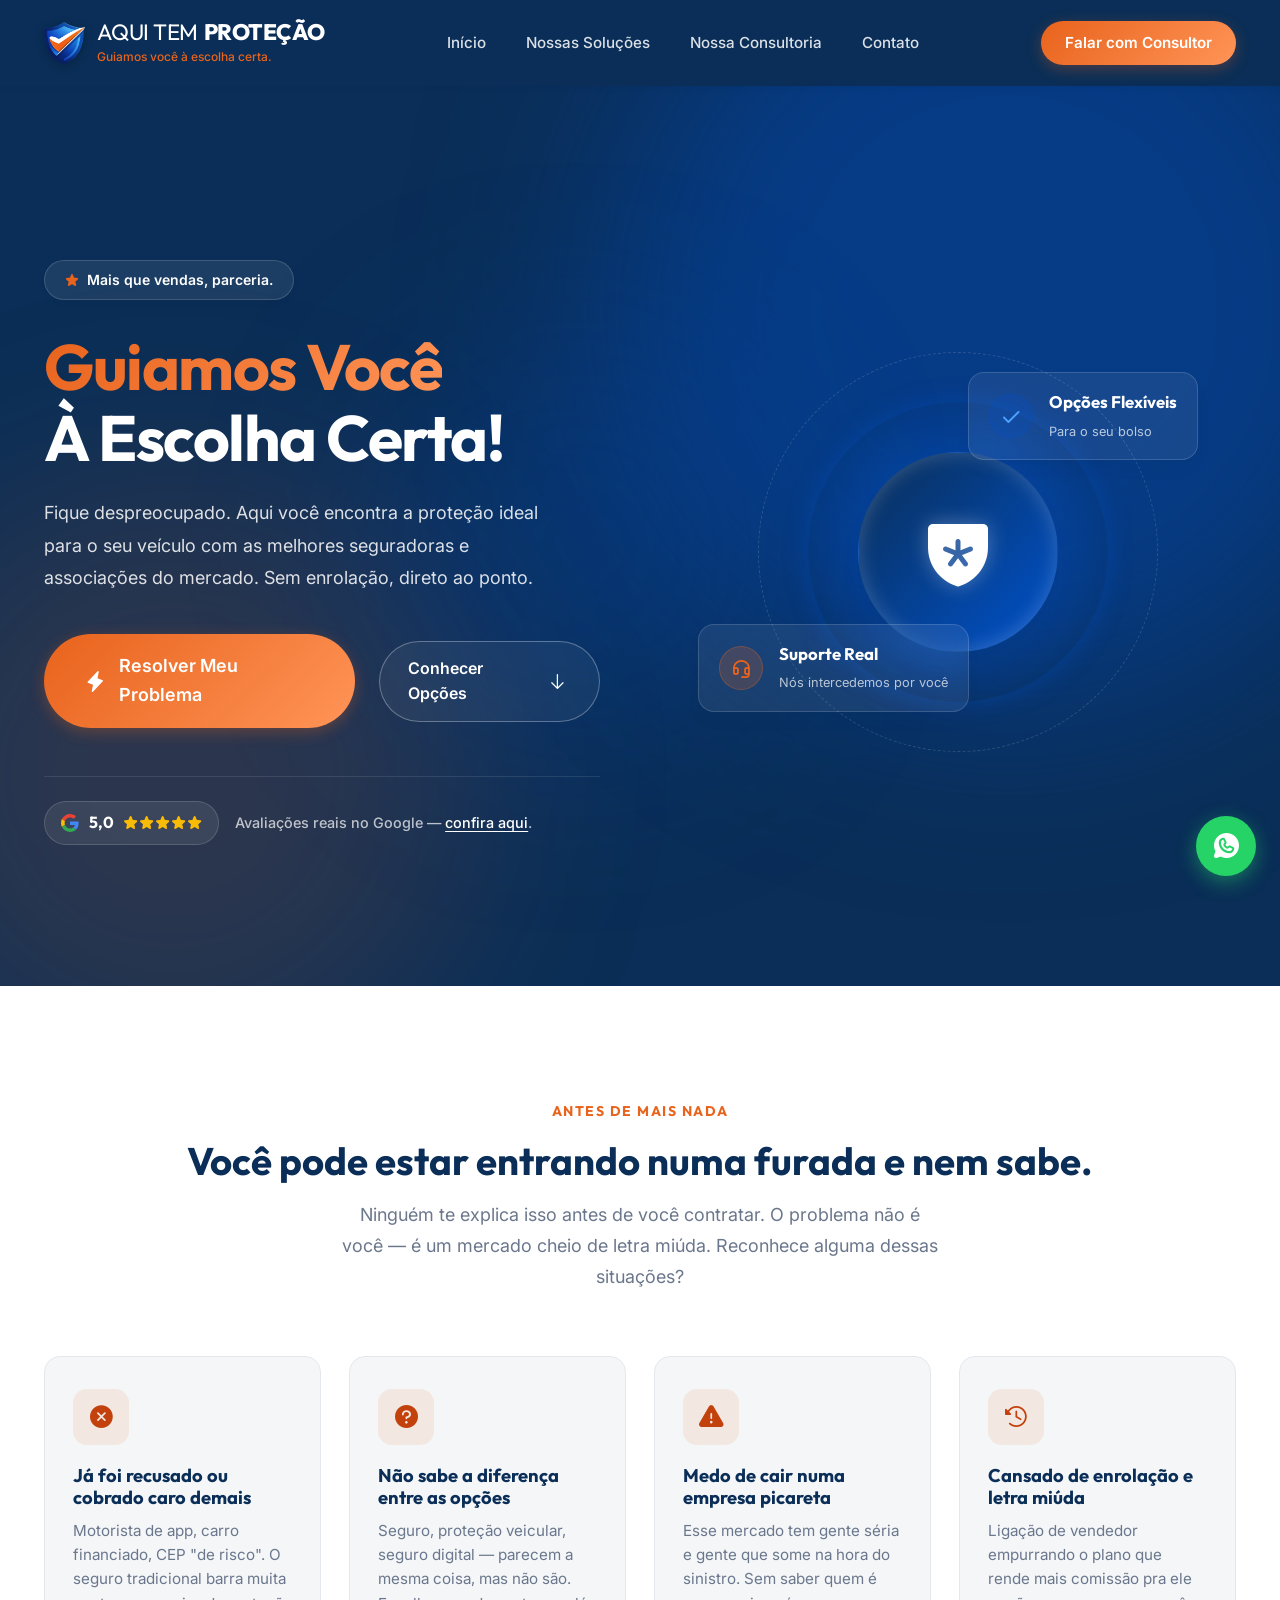
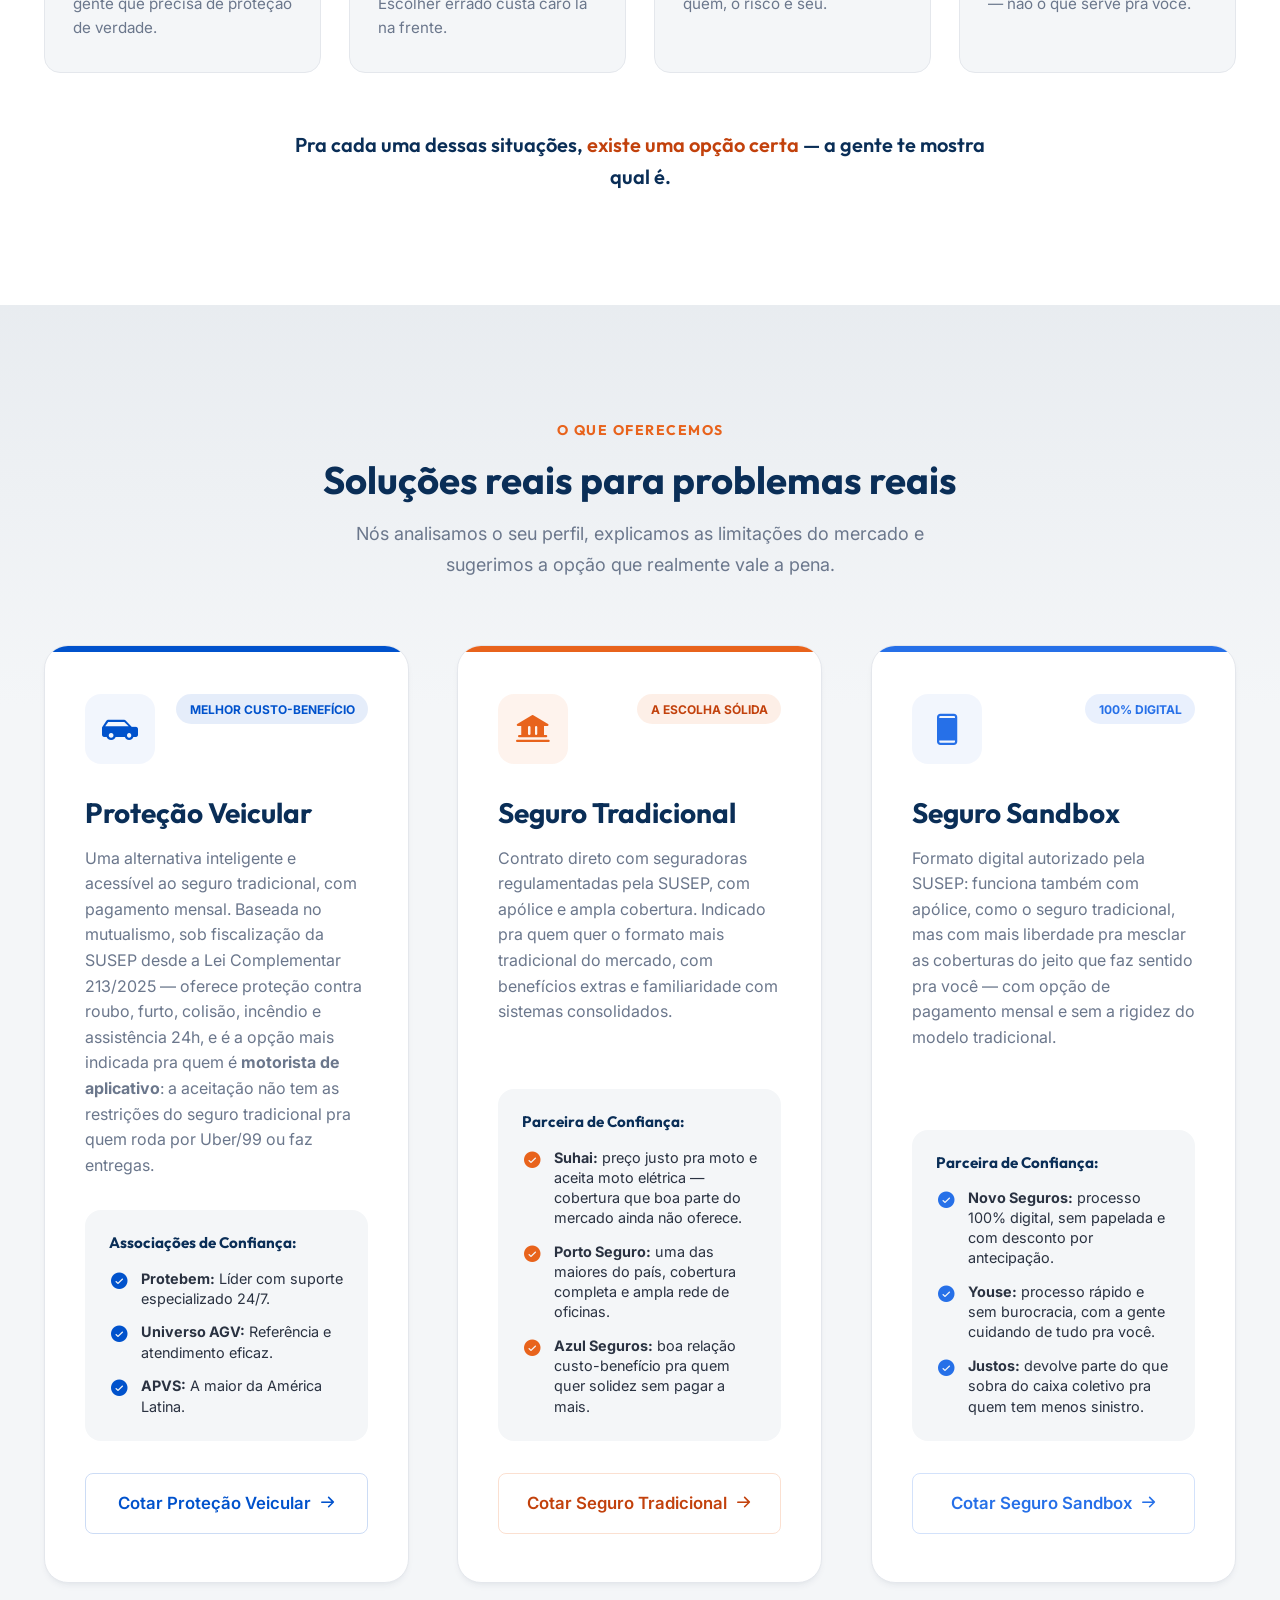
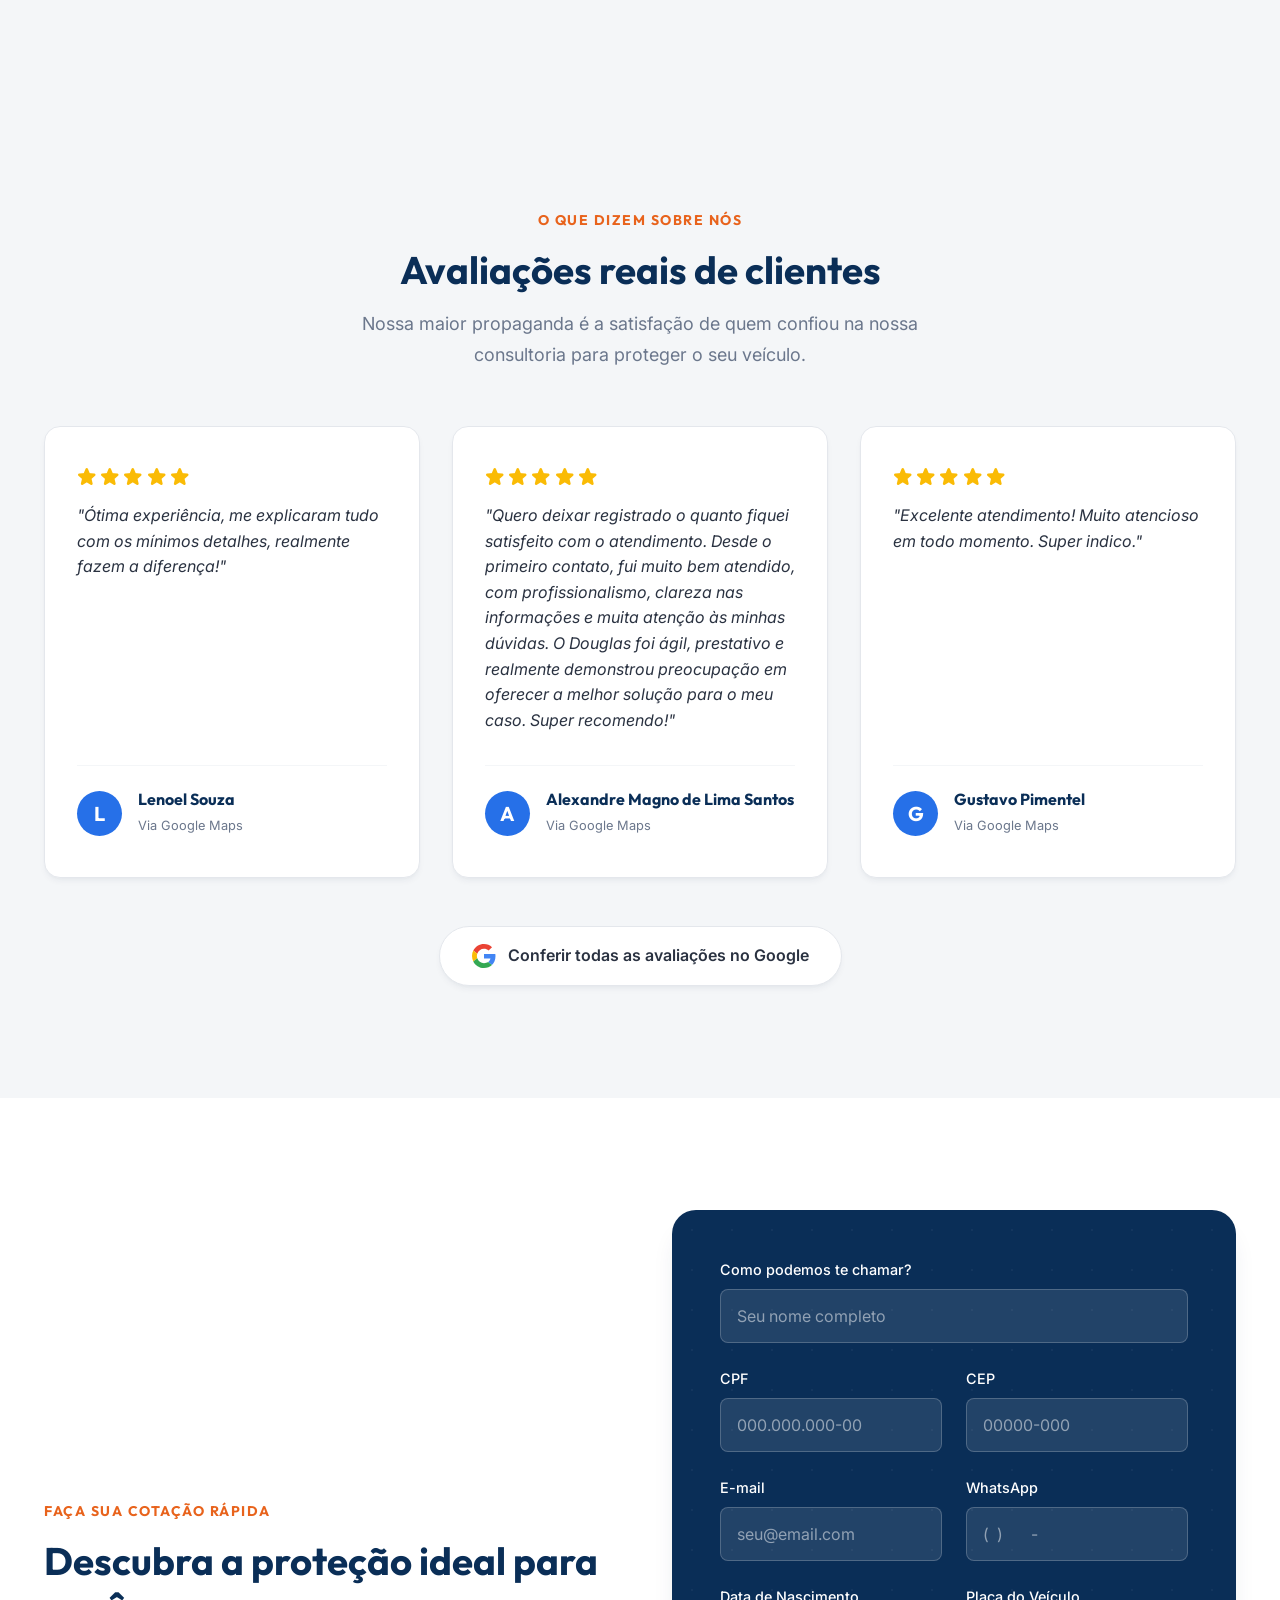
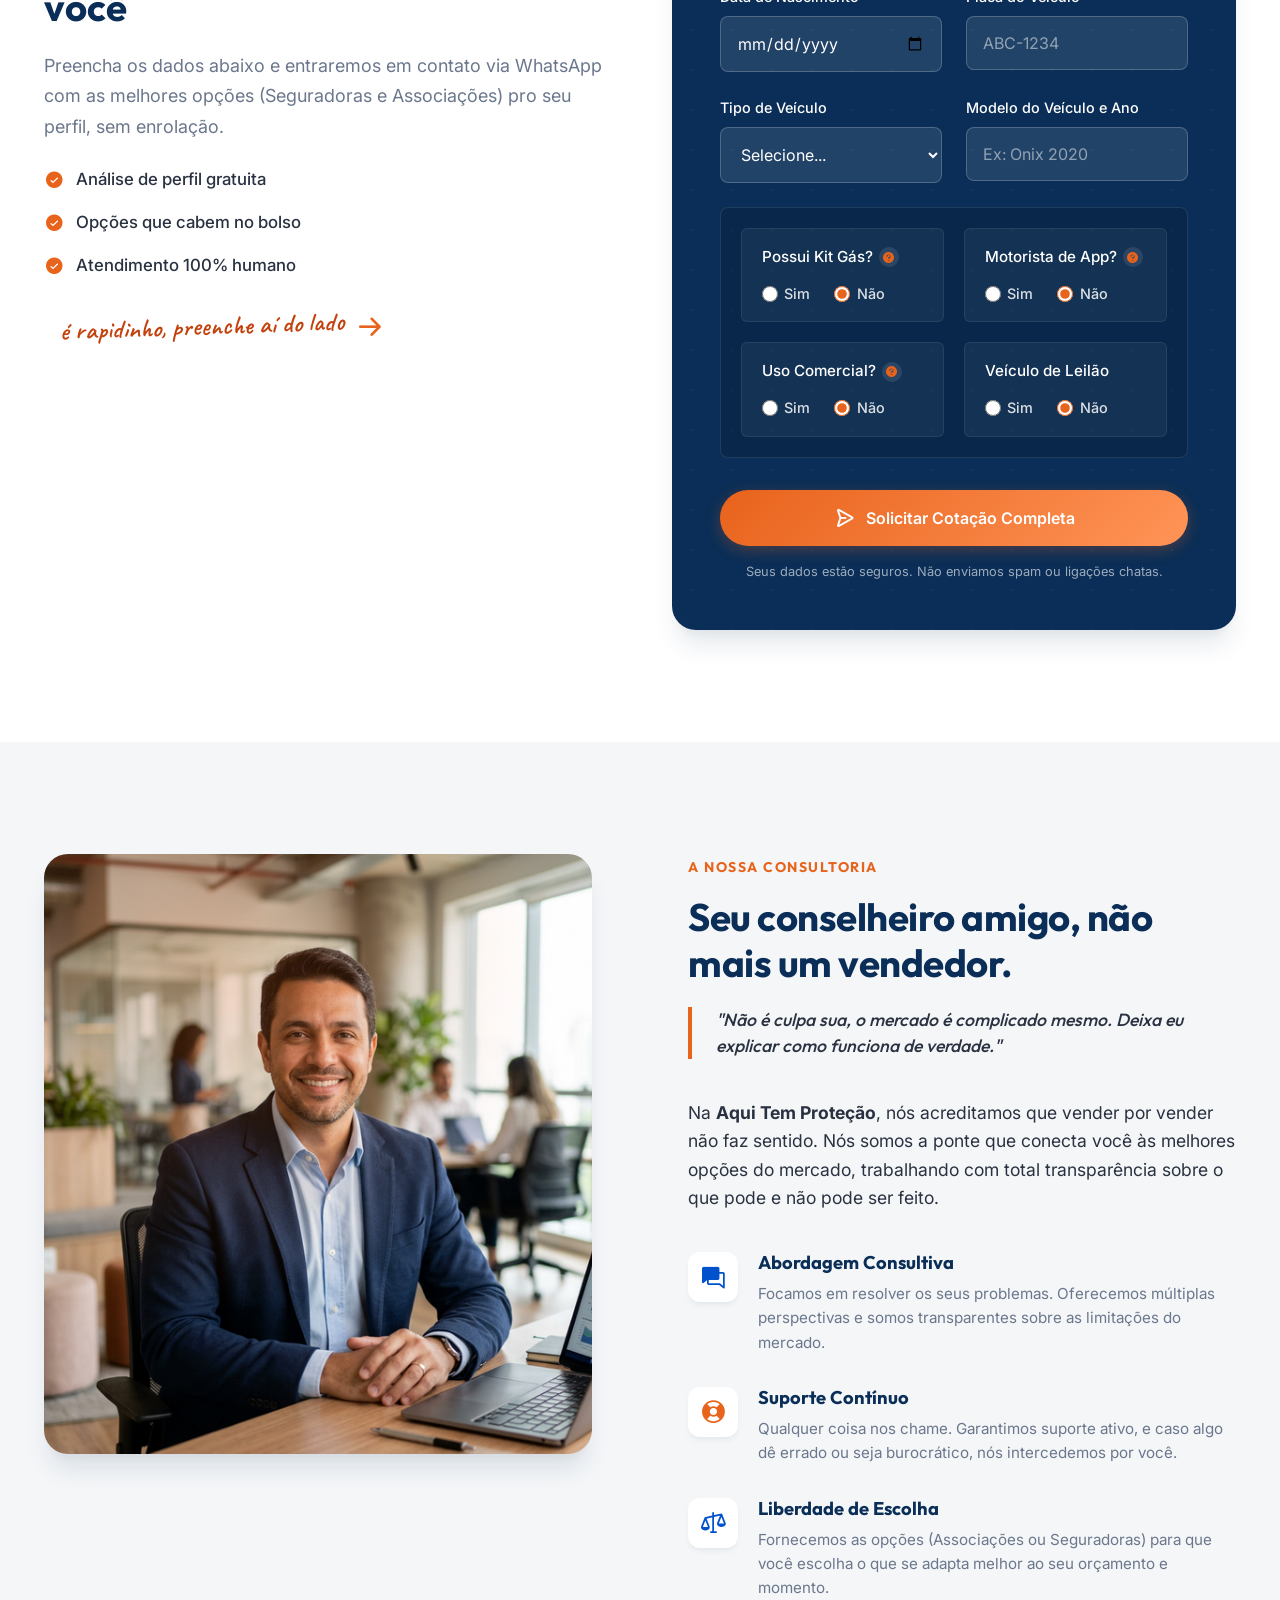
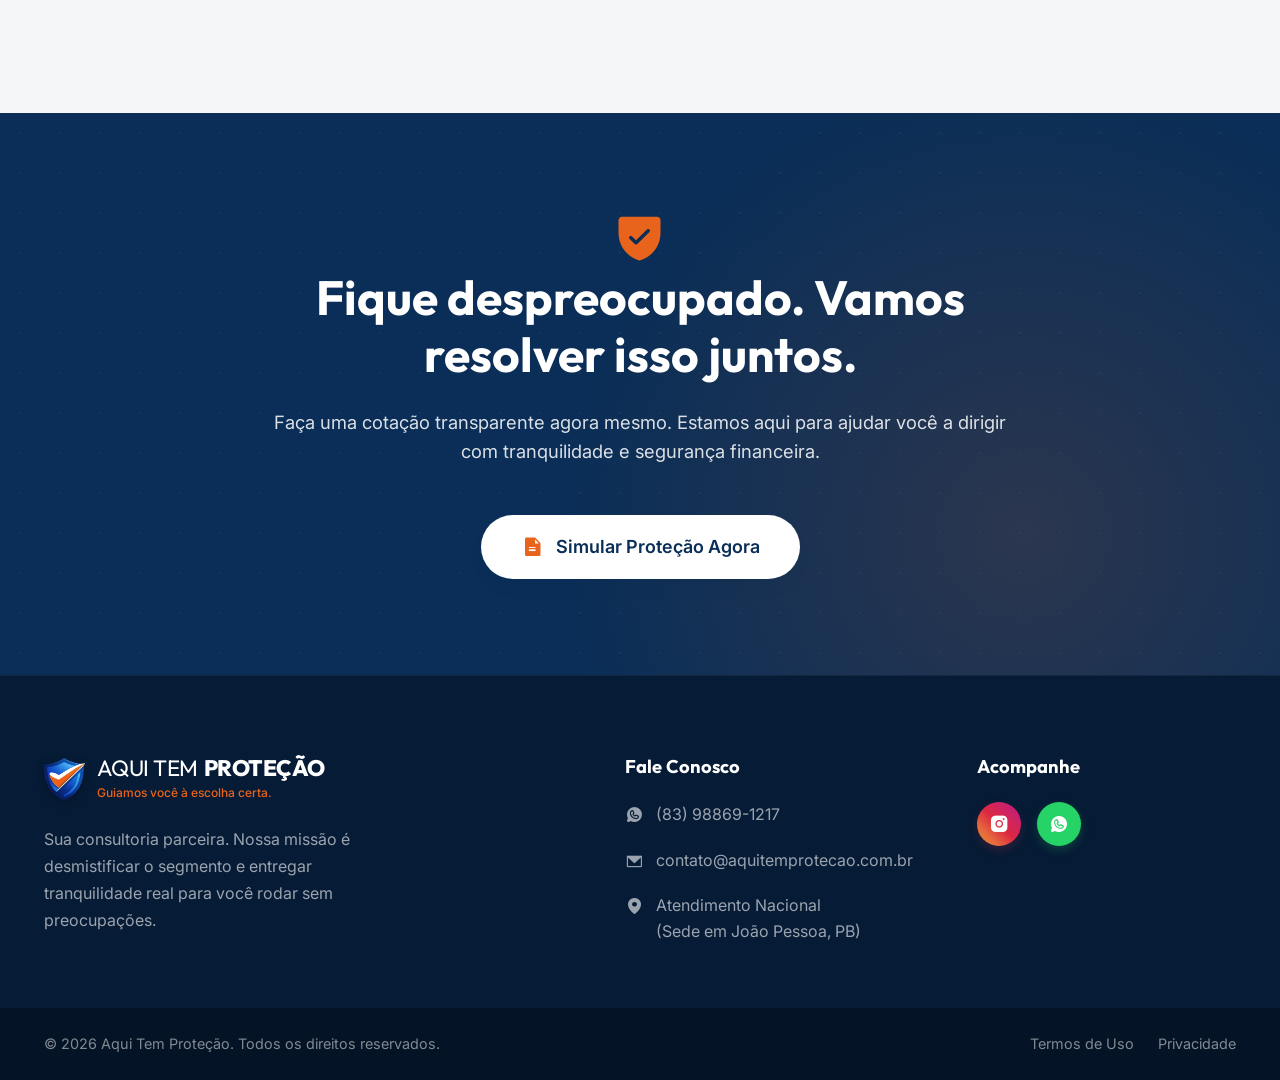
==== index.html @ 92da5a6d "Publica o site institucional da Aqui Tem Proteção Site completo trazido do trabalho feito no reposit" ====
<!DOCTYPE html>
<html lang="pt-BR">
<head>
    <meta charset="UTF-8">
    <meta name="viewport" content="width=device-width, initial-scale=1.0">
    <title>AQUI TEM PROTEÇÃO — Guiamos Você À Escolha Certa!</title>
    <meta name="description" content="Consultoria especializada em proteção veicular e seguro tradicional. Atendimento humano, parceiro e focado em resolver o seu problema. Fique despreocupado!">

    <!-- Favicon -->
    <link rel="icon" href="assets/favicon.ico" sizes="any">
    <link rel="icon" type="image/png" sizes="32x32" href="assets/favicon-32x32.png">
    <link rel="apple-touch-icon" sizes="180x180" href="assets/apple-touch-icon.png">

    <!-- SEO -->
    <link rel="canonical" href="https://www.aquitemprotecao.com.br/">
    <meta name="robots" content="index, follow">
    <meta name="author" content="Aqui Tem Proteção">
    <meta name="keywords" content="seguro de carro João Pessoa, proteção veicular João Pessoa, seguro auto PB, cotação seguro veicular, seguro carro barato Paraíba, consultoria seguros João Pessoa, proteção veicular AGV Protebem APVS, Porto Seguro SulAmérica João Pessoa">

    <!-- Geo (Local SEO) -->
    <meta name="geo.region" content="BR-PB">
    <meta name="geo.placename" content="João Pessoa, Paraíba">
    <meta name="geo.position" content="-7.1195;-34.8450">
    <meta name="ICBM" content="-7.1195, -34.8450">

    <!-- Open Graph (WhatsApp, Facebook, LinkedIn) -->
    <meta property="og:type" content="website">
    <meta property="og:url" content="https://www.aquitemprotecao.com.br/">
    <meta property="og:title" content="AQUI TEM PROTEÇÃO — Guiamos Você À Escolha Certa!">
    <meta property="og:description" content="Consultoria especializada em proteção veicular e seguro tradicional. Atendimento humano, parceiro e focado em resolver o seu problema. Fique despreocupado!">
    <meta property="og:image" content="https://www.aquitemprotecao.com.br/assets/og-image.png">
    <meta property="og:image:width" content="1200">
    <meta property="og:image:height" content="630">
    <meta property="og:locale" content="pt_BR">
    <meta property="og:site_name" content="Aqui Tem Proteção">

    <!-- Twitter Card -->
    <meta name="twitter:card" content="summary_large_image">
    <meta name="twitter:title" content="AQUI TEM PROTEÇÃO — Guiamos Você À Escolha Certa!">
    <meta name="twitter:description" content="Consultoria especializada em proteção veicular e seguro tradicional. Atendimento humano, parceiro e focado em resolver o seu problema.">
    <meta name="twitter:image" content="https://www.aquitemprotecao.com.br/assets/og-image.png">

    <!-- Mobile -->
    <meta name="theme-color" content="#0052CC">

    <!-- Schema.org — InsuranceAgency (Google Knowledge Panel / Rich Results) -->
    <script type="application/ld+json">
    {
      "@context": "https://schema.org",
      "@type": "InsuranceAgency",
      "name": "Aqui Tem Proteção",
      "url": "https://www.aquitemprotecao.com.br",
      "logo": "https://www.aquitemprotecao.com.br/assets/logo-horizontal.png",
      "image": "https://www.aquitemprotecao.com.br/assets/og-image.png",
      "description": "Consultoria especializada em proteção veicular e seguro tradicional em João Pessoa, PB. Atendimento humano, transparente e focado em resolver o seu problema.",
      "telephone": "+55-83-98869-1217",
      "email": "contato@aquitemprotecao.com.br",
      "address": {
        "@type": "PostalAddress",
        "addressLocality": "João Pessoa",
        "addressRegion": "PB",
        "addressCountry": "BR"
      },
      "geo": {
        "@type": "GeoCoordinates",
        "latitude": -7.1195,
        "longitude": -34.8450
      },
      "areaServed": {
        "@type": "Country",
        "name": "Brasil"
      },
      "openingHoursSpecification": [
        {
          "@type": "OpeningHoursSpecification",
          "dayOfWeek": ["Monday","Tuesday","Wednesday","Thursday","Friday"],
          "opens": "09:00",
          "closes": "18:00"
        },
        {
          "@type": "OpeningHoursSpecification",
          "dayOfWeek": "Saturday",
          "opens": "09:00",
          "closes": "13:00"
        }
      ],
      "hasOfferCatalog": {
        "@type": "OfferCatalog",
        "name": "Soluções de Proteção Veicular",
        "itemListElement": [
          {
            "@type": "Offer",
            "itemOffered": { "@type": "Service", "name": "Proteção Veicular", "description": "Alternativa inteligente ao seguro tradicional. Universo AGV, Protebem e APVS." }
          },
          {
            "@type": "Offer",
            "itemOffered": { "@type": "Service", "name": "Seguro Tradicional", "description": "Suhai e demais seguradoras parceiras. Coberturas completas regulamentadas pela SUSEP." }
          },
          {
            "@type": "Offer",
            "itemOffered": { "@type": "Service", "name": "Seguro Sandbox", "description": "Seguros 100% digitais. Novo Seguros e outras digitais autorizadas pela SUSEP." }
          }
        ]
      },
      "sameAs": [
        "https://www.instagram.com/aquitemprotecao"
      ]
    }
    </script>
    <!-- ⚠️ aggregateRating removido de propósito: sem uma contagem de avaliação confirmada agora,
         é melhor omitir do que publicar um número não verificado no schema. Ver site-novo/README.md. -->

    <!-- Google Fonts -->
    <link rel="preconnect" href="https://fonts.googleapis.com">
    <link rel="preconnect" href="https://fonts.gstatic.com" crossorigin>
    <link href="https://fonts.googleapis.com/css2?family=Inter:wght@400;500;600&family=Outfit:wght@400;500;700;800&family=Caveat:wght@600;700&display=swap" rel="stylesheet">

    <!-- Phosphor Icons (auto-hospedados, sem depender de CDN externo) -->
    <link rel="stylesheet" href="assets/icons/regular/style.css">
    <link rel="stylesheet" href="assets/icons/bold/style.css">
    <link rel="stylesheet" href="assets/icons/fill/style.css">

    <link rel="stylesheet" href="styles.css">
</head>
<body>
    <!-- Navbar sólida e sempre no topo (sem truque de transparência/wrapper — pra garantir
         que o clique funcione em qualquer contexto, inclusive dentro do preview) -->
    <header class="navbar" id="navbar">
        <div class="container nav-content">
            <a href="#" class="brand-logo-custom">
                <img src="assets/simbolo-negativo.png" alt="Escudo Aqui Tem Proteção" class="brand-shield-icon">
                <div class="brand-text-wrapper">
                    <div class="brand-title">
                        <span class="light-text">AQUI TEM</span>
                        <span class="bold-text">PROTEÇÃO</span>
                    </div>
                    <div class="brand-slogan">Guiamos você à escolha certa.</div>
                </div>
            </a>

            <nav class="nav-links">
                <a href="#home">Início</a>
                <a href="#solucoes">Nossas Soluções</a>
                <a href="#sobre">Nossa Consultoria</a>
                <a href="#contato">Contato</a>
                <a href="https://wa.me/5583988691217?text=Acabei%20de%20olhar%20o%20site%20de%20voc%C3%AAs%20e%20queria%20fazer%20uma%20cota%C3%A7%C3%A3o" target="_blank" rel="noopener" class="btn btn-primary nav-mobile-cta">Falar com Consultor</a>
            </nav>

            <a href="https://wa.me/5583988691217?text=Acabei%20de%20olhar%20o%20site%20de%20voc%C3%AAs%20e%20queria%20fazer%20uma%20cota%C3%A7%C3%A3o" target="_blank" rel="noopener" class="btn btn-primary nav-cta">Falar com Consultor</a>

            <button class="menu-toggle" aria-label="Abrir menu">
                <i class="ph ph-list"></i>
            </button>
        </div>
    </header>

    <!-- Hero -->
    <section class="hero" id="home">
        <div class="hero-bg-shapes">
            <div class="shape shape-1"></div>
            <div class="shape shape-2"></div>
            <div class="shape shape-3"></div>
        </div>

        <div class="container hero-container">
            <div class="hero-content fade-in-up">
                <div class="badge fade-in-up delay-1"><i class="ph-fill ph-star"></i> Mais que vendas, parceria.</div>
                <h1 class="hero-title">
                    <span class="highlight">Guiamos Você</span><br>
                    À Escolha Certa!
                </h1>
                <p class="hero-subtitle">
                    Fique despreocupado. Aqui você encontra a proteção ideal para o seu veículo com as melhores seguradoras e associações do mercado. Sem enrolação, direto ao ponto.
                </p>
                <div class="hero-actions">
                    <a href="#cotacao" class="btn btn-primary btn-large pulse-btn">
                        <i class="ph-fill ph-lightning"></i>
                        Resolver Meu Problema
                    </a>
                    <a href="#solucoes" class="btn btn-outline">
                        Conhecer Opções <i class="ph ph-arrow-down"></i>
                    </a>
                </div>

                <div class="hero-trust">
                    <div class="google-rating-inline">
                        <img src="assets/google-g.svg" alt="Google" style="height:18px;">
                        <strong>5,0</strong>
                        <span class="stars-sm"><i class="ph-fill ph-star"></i><i class="ph-fill ph-star"></i><i class="ph-fill ph-star"></i><i class="ph-fill ph-star"></i><i class="ph-fill ph-star"></i></span>
                    </div>
                    <span>Avaliações reais no Google — <a href="https://www.google.com/maps?cid=6075049973342605065" target="_blank" rel="noopener">confira aqui</a>.</span>
                </div>
            </div>

            <div class="hero-image fade-in-up delay-2">
                <div class="premium-graphic">
                    <div class="circle-layer layer-1"></div>
                    <div class="circle-layer layer-2"></div>
                    <div class="layer-content">
                        <i class="ph-fill ph-shield-star main-icon"></i>
                    </div>

                    <div class="glass-card floating-card-1">
                        <div class="card-icon blue-icon"><i class="ph-bold ph-check"></i></div>
                        <div>
                            <strong>Opções Flexíveis</strong>
                            <span>Para o seu bolso</span>
                        </div>
                    </div>

                    <div class="glass-card floating-card-2">
                        <div class="card-icon orange-icon"><i class="ph-bold ph-headset"></i></div>
                        <div>
                            <strong>Suporte Real</strong>
                            <span>Nós intercedemos por você</span>
                        </div>
                    </div>
                </div>
            </div>
        </div>
    </section>

    <!-- Seção de dor / necessidade -->
    <section class="pain-section" id="dores">
        <div class="container">
            <div class="section-header text-center slide-up">
                <span class="subtitle">Antes de mais nada</span>
                <h2>Você pode estar entrando numa furada e nem sabe.</h2>
                <p>Ninguém te explica isso antes de você contratar. O problema não é você — é um mercado cheio de letra miúda. Reconhece alguma dessas situações?</p>
            </div>
            <div class="pain-grid">
                <div class="pain-card slide-up">
                    <div class="pain-icon"><i class="ph-fill ph-x-circle"></i></div>
                    <h3>Já foi recusado ou cobrado caro demais</h3>
                    <p>Motorista de app, carro financiado, CEP "de risco". O seguro tradicional barra muita gente que precisa de proteção de verdade.</p>
                </div>
                <div class="pain-card slide-up delay-1">
                    <div class="pain-icon"><i class="ph-fill ph-question"></i></div>
                    <h3>Não sabe a diferença entre as opções</h3>
                    <p>Seguro, proteção veicular, seguro digital — parecem a mesma coisa, mas não são. Escolher errado custa caro lá na frente.</p>
                </div>
                <div class="pain-card slide-up delay-2">
                    <div class="pain-icon"><i class="ph-fill ph-warning"></i></div>
                    <h3>Medo de cair numa empresa picareta</h3>
                    <p>Esse mercado tem gente séria e gente que some na hora do sinistro. Sem saber quem é quem, o risco é seu.</p>
                </div>
                <div class="pain-card slide-up delay-2">
                    <div class="pain-icon"><i class="ph-fill ph-clock-counter-clockwise"></i></div>
                    <h3>Cansado de enrolação e letra miúda</h3>
                    <p>Ligação de vendedor empurrando o plano que rende mais comissão pra ele — não o que serve pra você.</p>
                </div>
            </div>
            <p class="pain-transition slide-up">Pra cada uma dessas situações, <span class="coral">existe uma opção certa</span> — a gente te mostra qual é.</p>
        </div>
    </section>

    <!-- Soluções -->
    <section class="services" id="solucoes">
        <div class="container">
            <div class="section-header text-center slide-up">
                <span class="subtitle">O que oferecemos</span>
                <h2>Soluções reais para problemas reais</h2>
                <p>Nós analisamos o seu perfil, explicamos as limitações do mercado e sugerimos a opção que realmente vale a pena.</p>
            </div>

            <div class="services-grid">
                <!-- Proteção Veicular -->
                <div class="service-card slide-up hover-lift">
                    <div class="card-top-accent"></div>
                    <div class="card-icon-wrapper">
                        <div class="card-icon">
                            <i class="ph-fill ph-car-profile"></i>
                        </div>
                        <div class="badge-sm">Melhor Custo-Benefício</div>
                    </div>
                    <h3>Proteção Veicular</h3>
                    <p>Uma alternativa inteligente e acessível ao seguro tradicional, com pagamento mensal. Baseada no mutualismo, sob fiscalização da SUSEP desde a Lei Complementar 213/2025 — oferece proteção contra roubo, furto, colisão, incêndio e assistência 24h, e é a opção mais indicada pra quem é <strong>motorista de aplicativo</strong>: a aceitação não tem as restrições do seguro tradicional pra quem roda por Uber/99 ou faz entregas.</p>

                    <div class="features-list">
                        <h4>Associações de Confiança:</h4>
                        <ul class="partner-list">
                            <li><i class="ph-fill ph-check-circle"></i> <span><strong>Protebem:</strong> Líder com suporte especializado 24/7.</span></li>
                            <li><i class="ph-fill ph-check-circle"></i> <span><strong>Universo AGV:</strong> Referência e atendimento eficaz.</span></li>
                            <li><i class="ph-fill ph-check-circle"></i> <span><strong>APVS:</strong> A maior da América Latina.</span></li>
                        </ul>
                    </div>
                    <a href="#cotacao" class="card-link">Cotar Proteção Veicular <i class="ph-bold ph-arrow-right"></i></a>
                </div>

                <!-- Seguro Tradicional -->
                <div class="service-card featured-service slide-up delay-1 hover-lift">
                    <div class="card-top-accent"></div>
                    <div class="card-icon-wrapper">
                        <div class="card-icon">
                            <i class="ph-fill ph-bank"></i>
                        </div>
                        <div class="badge-sm badge-orange">A Escolha Sólida</div>
                    </div>
                    <h3>Seguro Tradicional</h3>
                    <p>Contrato direto com seguradoras regulamentadas pela SUSEP, com apólice e ampla cobertura. Indicado pra quem quer o formato mais tradicional do mercado, com benefícios extras e familiaridade com sistemas consolidados.</p>

                    <div class="features-list">
                        <h4>Parceira de Confiança:</h4>
                        <ul class="partner-list">
                            <li><i class="ph-fill ph-check-circle"></i> <span><strong>Suhai:</strong> preço justo pra moto e aceita moto elétrica — cobertura que boa parte do mercado ainda não oferece.</span></li>
                            <li><i class="ph-fill ph-check-circle"></i> <span><strong>Porto Seguro:</strong> uma das maiores do país, cobertura completa e ampla rede de oficinas.</span></li>
                            <li><i class="ph-fill ph-check-circle"></i> <span><strong>Azul Seguros:</strong> boa relação custo-benefício pra quem quer solidez sem pagar a mais.</span></li>
                        </ul>
                    </div>
                    <a href="#cotacao" class="card-link orange-link">Cotar Seguro Tradicional <i class="ph-bold ph-arrow-right"></i></a>
                </div>

                <!-- Seguro Sandbox -->
                <div class="service-card slide-up delay-2 hover-lift">
                    <div class="card-top-accent" style="background: var(--clr-primary-light);"></div>
                    <div class="card-icon-wrapper">
                        <div class="card-icon" style="color: var(--clr-primary-light);">
                            <i class="ph-fill ph-device-mobile"></i>
                        </div>
                        <div class="badge-sm" style="background: rgba(38, 112, 232, 0.1); color: var(--clr-primary-light);">100% Digital</div>
                    </div>
                    <h3>Seguro Sandbox</h3>
                    <p>Formato digital autorizado pela SUSEP: funciona também com apólice, como o seguro tradicional, mas com mais liberdade pra mesclar as coberturas do jeito que faz sentido pra você — com opção de pagamento mensal e sem a rigidez do modelo tradicional.</p>

                    <div class="features-list">
                        <h4>Parceira de Confiança:</h4>
                        <ul class="partner-list">
                            <li><i class="ph-fill ph-check-circle" style="color: var(--clr-primary-light);"></i> <span><strong>Novo Seguros:</strong> processo 100% digital, sem papelada e com desconto por antecipação.</span></li>
                            <li><i class="ph-fill ph-check-circle" style="color: var(--clr-primary-light);"></i> <span><strong>Youse:</strong> processo rápido e sem burocracia, com a gente cuidando de tudo pra você.</span></li>
                            <li><i class="ph-fill ph-check-circle" style="color: var(--clr-primary-light);"></i> <span><strong>Justos:</strong> devolve parte do que sobra do caixa coletivo pra quem tem menos sinistro.</span></li>
                        </ul>
                    </div>
                    <a href="#cotacao" class="card-link" style="color: var(--clr-primary-light); border-color: rgba(38, 112, 232, 0.2);">Cotar Seguro Sandbox <i class="ph-bold ph-arrow-right"></i></a>
                </div>
            </div>
        </div>
    </section>

    <!-- Avaliações reais do Google -->
    <section class="testimonials" id="avaliacoes">
        <div class="container">
            <div class="section-header text-center slide-up">
                <span class="subtitle">O que dizem sobre nós</span>
                <h2>Avaliações reais de clientes</h2>
                <p>Nossa maior propaganda é a satisfação de quem confiou na nossa consultoria para proteger o seu veículo.</p>
            </div>

            <div class="review-grid">
                <div class="review-card slide-up">
                    <div class="stars">
                        <i class="ph-fill ph-star"></i><i class="ph-fill ph-star"></i><i class="ph-fill ph-star"></i><i class="ph-fill ph-star"></i><i class="ph-fill ph-star"></i>
                    </div>
                    <p class="review-text">"Ótima experiência, me explicaram tudo com os mínimos detalhes, realmente fazem a diferença!"</p>
                    <div class="reviewer">
                        <div class="reviewer-avatar">L</div>
                        <div class="reviewer-info">
                            <h5>Lenoel Souza</h5>
                            <span>Via Google Maps</span>
                        </div>
                    </div>
                </div>

                <div class="review-card slide-up delay-1">
                    <div class="stars">
                        <i class="ph-fill ph-star"></i><i class="ph-fill ph-star"></i><i class="ph-fill ph-star"></i><i class="ph-fill ph-star"></i><i class="ph-fill ph-star"></i>
                    </div>
                    <p class="review-text">"Quero deixar registrado o quanto fiquei satisfeito com o atendimento. Desde o primeiro contato, fui muito bem atendido, com profissionalismo, clareza nas informações e muita atenção às minhas dúvidas. O Douglas foi ágil, prestativo e realmente demonstrou preocupação em oferecer a melhor solução para o meu caso. Super recomendo!"</p>
                    <div class="reviewer">
                        <div class="reviewer-avatar">A</div>
                        <div class="reviewer-info">
                            <h5>Alexandre Magno de Lima Santos</h5>
                            <span>Via Google Maps</span>
                        </div>
                    </div>
                </div>

                <div class="review-card slide-up delay-2">
                    <div class="stars">
                        <i class="ph-fill ph-star"></i><i class="ph-fill ph-star"></i><i class="ph-fill ph-star"></i><i class="ph-fill ph-star"></i><i class="ph-fill ph-star"></i>
                    </div>
                    <p class="review-text">"Excelente atendimento! Muito atencioso em todo momento. Super indico."</p>
                    <div class="reviewer">
                        <div class="reviewer-avatar">G</div>
                        <div class="reviewer-info">
                            <h5>Gustavo Pimentel</h5>
                            <span>Via Google Maps</span>
                        </div>
                    </div>
                </div>
            </div>

            <div class="google-link-wrapper slide-up">
                <a href="https://www.google.com/maps?cid=6075049973342605065" target="_blank" rel="noopener" class="google-button">
                    <img src="assets/google-g.svg" alt="Google">
                    Conferir todas as avaliações no Google
                </a>
            </div>
        </div>
    </section>

    <!-- Formulário de Cotação -->
    <section class="quote-section" id="cotacao">
        <div class="container quote-container">
            <div class="quote-content slide-right">
                <span class="subtitle">Faça sua Cotação Rápida</span>
                <h2>Descubra a proteção ideal para você</h2>
                <p>Preencha os dados abaixo e entraremos em contato via WhatsApp com as melhores opções (Seguradoras e Associações) pro seu perfil, sem enrolação.</p>
                <div class="benefits-list mt-3">
                    <div class="benefit-item">
                        <i class="ph-fill ph-check-circle text-orange"></i>
                        <span>Análise de perfil gratuita</span>
                    </div>
                    <div class="benefit-item">
                        <i class="ph-fill ph-check-circle text-orange"></i>
                        <span>Opções que cabem no bolso</span>
                    </div>
                    <div class="benefit-item">
                        <i class="ph-fill ph-check-circle text-orange"></i>
                        <span>Atendimento 100% humano</span>
                    </div>
                </div>

                <div class="quote-nudge">
                    <span class="quote-nudge-text">é rapidinho, preenche aí do lado</span>
                    <i class="ph-bold ph-arrow-right quote-nudge-arrow" aria-hidden="true"></i>
                </div>
            </div>

            <div class="quote-form-wrapper slide-left">
                <form id="whatsappForm" class="glass-form">
                    <div class="form-group">
                        <label for="nome">Como podemos te chamar?</label>
                        <input type="text" id="nome" name="nome" placeholder="Seu nome completo" required>
                    </div>
                    <div class="form-row">
                        <div class="form-group half">
                            <label for="cpf">CPF</label>
                            <input type="text" id="cpf" name="cpf" placeholder="000.000.000-00" required>
                        </div>
                        <div class="form-group half">
                            <label for="cep">CEP</label>
                            <input type="text" id="cep" name="cep" placeholder="00000-000" required>
                        </div>
                    </div>

                    <div class="form-row">
                        <div class="form-group half">
                            <label for="email">E-mail</label>
                            <input type="email" id="email" name="email" placeholder="seu@email.com" required>
                        </div>
                        <div class="form-group half">
                            <label for="telefone">WhatsApp</label>
                            <input type="tel" id="telefone" name="telefone" placeholder="(  )       -    " required>
                        </div>
                    </div>

                    <div class="form-row">
                        <div class="form-group half">
                            <label for="nascimento">Data de Nascimento</label>
                            <input type="date" id="nascimento" name="nascimento" required>
                        </div>
                        <div class="form-group half">
                            <label for="placa">Placa do Veículo</label>
                            <input type="text" id="placa" name="placa" placeholder="ABC-1234" required>
                        </div>
                    </div>

                    <div class="form-row">
                        <div class="form-group half">
                            <label for="veiculo">Tipo de Veículo</label>
                            <select id="veiculo" name="veiculo">
                                <option value="" disabled selected>Selecione...</option>
                                <option value="Carro">Carro</option>
                                <option value="Moto">Moto</option>
                                <option value="Caminhão">Caminhão ou Utilitário</option>
                            </select>
                        </div>
                        <div class="form-group half">
                            <label for="modelo">Modelo do Veículo e Ano</label>
                            <input type="text" id="modelo" name="modelo" placeholder="Ex: Onix 2020" required>
                        </div>
                    </div>

                    <div class="form-options">
                        <div class="radio-group">
                            <span class="radio-label">
                                Possui Kit Gás?
                                <button type="button" class="tooltip-icon" data-tooltip="Possui kit gás no veículo, de fábrica ou instalado?" aria-label="O que é isso?"><i class="ph-fill ph-question"></i></button>
                            </span>
                            <div class="radio-options-wrapper">
                                <label><input type="radio" name="kitgas" value="Sim"> Sim</label>
                                <label><input type="radio" name="kitgas" value="Não" checked> Não</label>
                            </div>
                        </div>
                        <div class="radio-group">
                            <span class="radio-label">
                                Motorista de App?
                                <button type="button" class="tooltip-icon" data-tooltip="Vale pra motorista de qualquer aplicativo — Uber, 99 e outros parecidos." aria-label="O que é isso?"><i class="ph-fill ph-question"></i></button>
                            </span>
                            <div class="radio-options-wrapper">
                                <label><input type="radio" name="motorista_app" value="Sim"> Sim</label>
                                <label><input type="radio" name="motorista_app" value="Não" checked> Não</label>
                            </div>
                        </div>
                        <div class="radio-group">
                            <span class="radio-label">
                                Uso Comercial?
                                <button type="button" class="tooltip-icon" data-tooltip="Pra quem faz entregas — Mercado Livre, Shopee, iFood, entre outras — ou usa o veículo pra transporte por empresa ou táxi." aria-label="O que é isso?"><i class="ph-fill ph-question"></i></button>
                            </span>
                            <div class="radio-options-wrapper">
                                <label><input type="radio" name="uso_comercial" value="Sim"> Sim</label>
                                <label><input type="radio" name="uso_comercial" value="Não" checked> Não</label>
                            </div>
                        </div>
                        <div class="radio-group">
                            <span class="radio-label">Veículo de Leilão</span>
                            <div class="radio-options-wrapper">
                                <label><input type="radio" name="leilao" value="Sim"> Sim</label>
                                <label><input type="radio" name="leilao" value="Não" checked> Não</label>
                            </div>
                        </div>
                    </div>

                    <button type="submit" class="btn btn-primary btn-block btn-submit">
                        <i class="ph-bold ph-paper-plane-right"></i> Solicitar Cotação Completa
                    </button>
                    <p class="form-disclaimer">Seus dados estão seguros. Não enviamos spam ou ligações chatas.</p>
                </form>
            </div>
        </div>
    </section>

    <!-- Sobre a Consultoria -->
    <section class="about" id="sobre">
        <div class="container about-container">
            <div class="about-image slide-right">
                <div class="image-wrapper image-wrapper-photo">
                    <!-- Foto provisória (banco de imagens) — trocar assim que o Douglas mandar uma foto real dele -->
                    <div class="img-overlay"></div>
                </div>
            </div>

            <div class="about-content slide-left">
                <span class="subtitle">A Nossa Consultoria</span>
                <h2>Seu conselheiro amigo, não mais um vendedor.</h2>
                <p class="lead-text">"Não é culpa sua, o mercado é complicado mesmo. Deixa eu explicar como funciona de verdade."</p>
                <p>Na <strong>Aqui Tem Proteção</strong>, nós acreditamos que vender por vender não faz sentido. Nós somos a ponte que conecta você às melhores opções do mercado, trabalhando com total transparência sobre o que pode e não pode ser feito.</p>

                <div class="about-features">
                    <div class="feature-item">
                        <div class="f-icon"><i class="ph-fill ph-chats"></i></div>
                        <div>
                            <h4>Abordagem Consultiva</h4>
                            <p>Focamos em resolver os seus problemas. Oferecemos múltiplas perspectivas e somos transparentes sobre as limitações do mercado.</p>
                        </div>
                    </div>
                    <div class="feature-item">
                        <div class="f-icon orange"><i class="ph-fill ph-lifebuoy"></i></div>
                        <div>
                            <h4>Suporte Contínuo</h4>
                            <p>Qualquer coisa nos chame. Garantimos suporte ativo, e caso algo dê errado ou seja burocrático, nós intercedemos por você.</p>
                        </div>
                    </div>
                    <div class="feature-item">
                        <div class="f-icon"><i class="ph-fill ph-scales"></i></div>
                        <div>
                            <h4>Liberdade de Escolha</h4>
                            <p>Fornecemos as opções (Associações ou Seguradoras) para que você escolha o que se adapta melhor ao seu orçamento e momento.</p>
                        </div>
                    </div>
                </div>
            </div>
        </div>
    </section>

    <!-- CTA final -->
    <section class="cta-banner">
        <div class="cta-bg"></div>
        <div class="container cta-container slide-up">
            <i class="ph-fill ph-shield-check cta-icon"></i>
            <h2>Fique despreocupado. Vamos resolver isso juntos.</h2>
            <p>Faça uma cotação transparente agora mesmo. Estamos aqui para ajudar você a dirigir com tranquilidade e segurança financeira.</p>
            <div class="cta-buttons">
                <a href="#cotacao" class="btn btn-secondary btn-large pulse-btn">
                    <i class="ph-fill ph-file-text"></i>
                    Simular Proteção Agora
                </a>
            </div>
        </div>
    </section>

    <!-- Footer -->
    <footer id="contato">
        <div class="container footer-container">
            <div class="footer-brand">
                <a href="#" class="brand-logo-custom">
                    <img src="assets/simbolo-negativo.png" alt="Escudo Aqui Tem Proteção" class="brand-shield-icon">
                    <div class="brand-text-wrapper">
                        <div class="brand-title">
                            <span class="light-text">AQUI TEM</span>
                            <span class="bold-text">PROTEÇÃO</span>
                        </div>
                        <div class="brand-slogan">Guiamos você à escolha certa.</div>
                    </div>
                </a>
                <p>Sua consultoria parceira. Nossa missão é desmistificar o segmento e entregar tranquilidade real para você rodar sem preocupações.</p>
            </div>

            <div class="footer-links">
                <h4>Fale Conosco</h4>
                <ul>
                    <li><a href="https://wa.me/5583988691217" target="_blank" rel="noopener" class="hover-orange"><i class="ph-fill ph-whatsapp-logo"></i> (83) 98869-1217</a></li>
                    <li><a href="mailto:contato@aquitemprotecao.com.br" class="hover-orange"><i class="ph-fill ph-envelope-simple"></i> contato@aquitemprotecao.com.br</a></li>
                    <li><span class="text-muted"><i class="ph-fill ph-map-pin"></i> Atendimento Nacional<br>(Sede em João Pessoa, PB)</span></li>
                </ul>
            </div>

            <div class="footer-social">
                <h4>Acompanhe</h4>
                <div class="social-icons">
                    <a href="https://www.instagram.com/aquitemprotecao" target="_blank" rel="noopener" aria-label="Instagram" class="icon-instagram">
                        <i class="ph-fill ph-instagram-logo"></i>
                    </a>
                    <a href="https://wa.me/5583988691217?text=Acabei%20de%20olhar%20o%20site%20de%20voc%C3%AAs%20e%20queria%20fazer%20uma%20cota%C3%A7%C3%A3o" target="_blank" rel="noopener" aria-label="WhatsApp" class="icon-whatsapp">
                        <i class="ph-fill ph-whatsapp-logo"></i>
                    </a>
                </div>
            </div>
        </div>

        <div class="footer-bottom">
            <div class="container footer-bottom-flex">
                <p>&copy; 2026 Aqui Tem Proteção. Todos os direitos reservados.</p>
                <div class="legal-links">
                    <a href="#">Termos de Uso</a>
                    <a href="#">Privacidade</a>
                </div>
            </div>
        </div>
    </footer>

    <!-- Botão flutuante do WhatsApp -->
    <a href="https://wa.me/5583988691217?text=Oi!%20Vim%20pelo%20site%20e%20quero%20entender%20qual%20a%20melhor%20forma%20de%20proteger%20meu%20ve%C3%ADculo" target="_blank" rel="noopener" class="whatsapp-float" aria-label="Falar no WhatsApp">
        <i class="ph-fill ph-whatsapp-logo"></i>
    </a>

    <script src="script.js"></script>
</body>
</html>
---- assets/icons/regular/style.css ----
@font-face {
  font-family: "Phosphor";
  src:
    url("./Phosphor.woff2") format("woff2");
  font-weight: normal;
  font-style: normal;
  font-display: block;
}

.ph {
  /* use !important to prevent issues with browser extensions that change fonts */
  font-family: "Phosphor" !important;
  speak: never;
  font-style: normal;
  font-weight: normal;
  font-variant: normal;
  text-transform: none;
  line-height: 1;

  /* Enable Ligatures ================ */
  letter-spacing: 0;
  -webkit-font-feature-settings: "liga";
  -moz-font-feature-settings: "liga=1";
  -moz-font-feature-settings: "liga";
  -ms-font-feature-settings: "liga" 1;
  font-feature-settings: "liga";
  -webkit-font-variant-ligatures: discretionary-ligatures;
  font-variant-ligatures: discretionary-ligatures;

  /* Better Font Rendering =========== */
  -webkit-font-smoothing: antialiased;
  -moz-osx-font-smoothing: grayscale;
}

.ph.ph-acorn:before {
  content: "\eb9a";
}
.ph.ph-address-book:before {
  content: "\e6f8";
}
.ph.ph-address-book-tabs:before {
  content: "\ee4e";
}
.ph.ph-air-traffic-control:before {
  content: "\ecd8";
}
.ph.ph-airplane:before {
  content: "\e002";
}
.ph.ph-airplane-in-flight:before {
  content: "\e4fe";
}
.ph.ph-airplane-landing:before {
  content: "\e502";
}
.ph.ph-airplane-takeoff:before {
  content: "\e504";
}
.ph.ph-airplane-taxiing:before {
  content: "\e500";
}
.ph.ph-airplane-tilt:before {
  content: "\e5d6";
}
.ph.ph-airplay:before {
  content: "\e004";
}
.ph.ph-alarm:before {
  content: "\e006";
}
.ph.ph-alien:before {
  content: "\e8a6";
}
.ph.ph-align-bottom:before {
  content: "\e506";
}
.ph.ph-align-bottom-simple:before {
  content: "\eb0c";
}
.ph.ph-align-center-horizontal:before {
  content: "\e50a";
}
.ph.ph-align-center-horizontal-simple:before {
  content: "\eb0e";
}
.ph.ph-align-center-vertical:before {
  content: "\e50c";
}
.ph.ph-align-center-vertical-simple:before {
  content: "\eb10";
}
.ph.ph-align-left:before {
  content: "\e50e";
}
.ph.ph-align-left-simple:before {
  content: "\eaee";
}
.ph.ph-align-right:before {
  content: "\e510";
}
.ph.ph-align-right-simple:before {
  content: "\eb12";
}
.ph.ph-align-top:before {
  content: "\e512";
}
.ph.ph-align-top-simple:before {
  content: "\eb14";
}
.ph.ph-amazon-logo:before {
  content: "\e96c";
}
.ph.ph-ambulance:before {
  content: "\e572";
}
.ph.ph-anchor:before {
  content: "\e514";
}
.ph.ph-anchor-simple:before {
  content: "\e5d8";
}
.ph.ph-android-logo:before {
  content: "\e008";
}
.ph.ph-angle:before {
  content: "\e7bc";
}
.ph.ph-angular-logo:before {
  content: "\eb80";
}
.ph.ph-aperture:before {
  content: "\e00a";
}
.ph.ph-app-store-logo:before {
  content: "\e974";
}
.ph.ph-app-window:before {
  content: "\e5da";
}
.ph.ph-apple-logo:before {
  content: "\e516";
}
.ph.ph-apple-podcasts-logo:before {
  content: "\eb96";
}
.ph.ph-approximate-equals:before {
  content: "\edaa";
}
.ph.ph-archive:before {
  content: "\e00c";
}
.ph.ph-armchair:before {
  content: "\e012";
}
.ph.ph-arrow-arc-left:before {
  content: "\e014";
}
.ph.ph-arrow-arc-right:before {
  content: "\e016";
}
.ph.ph-arrow-bend-double-up-left:before {
  content: "\e03a";
}
.ph.ph-arrow-bend-double-up-right:before {
  content: "\e03c";
}
.ph.ph-arrow-bend-down-left:before {
  content: "\e018";
}
.ph.ph-arrow-bend-down-right:before {
  content: "\e01a";
}
.ph.ph-arrow-bend-left-down:before {
  content: "\e01c";
}
.ph.ph-arrow-bend-left-up:before {
  content: "\e01e";
}
.ph.ph-arrow-bend-right-down:before {
  content: "\e020";
}
.ph.ph-arrow-bend-right-up:before {
  content: "\e022";
}
.ph.ph-arrow-bend-up-left:before {
  content: "\e024";
}
.ph.ph-arrow-bend-up-right:before {
  content: "\e026";
}
.ph.ph-arrow-circle-down:before {
  content: "\e028";
}
.ph.ph-arrow-circle-down-left:before {
  content: "\e02a";
}
.ph.ph-arrow-circle-down-right:before {
  content: "\e02c";
}
.ph.ph-arrow-circle-left:before {
  content: "\e05a";
}
.ph.ph-arrow-circle-right:before {
  content: "\e02e";
}
.ph.ph-arrow-circle-up:before {
  content: "\e030";
}
.ph.ph-arrow-circle-up-left:before {
  content: "\e032";
}
.ph.ph-arrow-circle-up-right:before {
  content: "\e034";
}
.ph.ph-arrow-clockwise:before {
  content: "\e036";
}
.ph.ph-arrow-counter-clockwise:before {
  content: "\e038";
}
.ph.ph-arrow-down:before {
  content: "\e03e";
}
.ph.ph-arrow-down-left:before {
  content: "\e040";
}
.ph.ph-arrow-down-right:before {
  content: "\e042";
}
.ph.ph-arrow-elbow-down-left:before {
  content: "\e044";
}
.ph.ph-arrow-elbow-down-right:before {
  content: "\e046";
}
.ph.ph-arrow-elbow-left:before {
  content: "\e048";
}
.ph.ph-arrow-elbow-left-down:before {
  content: "\e04a";
}
.ph.ph-arrow-elbow-left-up:before {
  content: "\e04c";
}
.ph.ph-arrow-elbow-right:before {
  content: "\e04e";
}
.ph.ph-arrow-elbow-right-down:before {
  content: "\e050";
}
.ph.ph-arrow-elbow-right-up:before {
  content: "\e052";
}
.ph.ph-arrow-elbow-up-left:before {
  content: "\e054";
}
.ph.ph-arrow-elbow-up-right:before {
  content: "\e056";
}
.ph.ph-arrow-fat-down:before {
  content: "\e518";
}
.ph.ph-arrow-fat-left:before {
  content: "\e51a";
}
.ph.ph-arrow-fat-line-down:before {
  content: "\e51c";
}
.ph.ph-arrow-fat-line-left:before {
  content: "\e51e";
}
.ph.ph-arrow-fat-line-right:before {
  content: "\e520";
}
.ph.ph-arrow-fat-line-up:before {
  content: "\e522";
}
.ph.ph-arrow-fat-lines-down:before {
  content: "\e524";
}
.ph.ph-arrow-fat-lines-left:before {
  content: "\e526";
}
.ph.ph-arrow-fat-lines-right:before {
  content: "\e528";
}
.ph.ph-arrow-fat-lines-up:before {
  content: "\e52a";
}
.ph.ph-arrow-fat-right:before {
  content: "\e52c";
}
.ph.ph-arrow-fat-up:before {
  content: "\e52e";
}
.ph.ph-arrow-left:before {
  content: "\e058";
}
.ph.ph-arrow-line-down:before {
  content: "\e05c";
}
.ph.ph-arrow-line-down-left:before {
  content: "\e05e";
}
.ph.ph-arrow-line-down-right:before {
  content: "\e060";
}
.ph.ph-arrow-line-left:before {
  content: "\e062";
}
.ph.ph-arrow-line-right:before {
  content: "\e064";
}
.ph.ph-arrow-line-up:before {
  content: "\e066";
}
.ph.ph-arrow-line-up-left:before {
  content: "\e068";
}
.ph.ph-arrow-line-up-right:before {
  content: "\e06a";
}
.ph.ph-arrow-right:before {
  content: "\e06c";
}
.ph.ph-arrow-square-down:before {
  content: "\e06e";
}
.ph.ph-arrow-square-down-left:before {
  content: "\e070";
}
.ph.ph-arrow-square-down-right:before {
  content: "\e072";
}
.ph.ph-arrow-square-in:before {
  content: "\e5dc";
}
.ph.ph-arrow-square-left:before {
  content: "\e074";
}
.ph.ph-arrow-square-out:before {
  content: "\e5de";
}
.ph.ph-arrow-square-right:before {
  content: "\e076";
}
.ph.ph-arrow-square-up:before {
  content: "\e078";
}
.ph.ph-arrow-square-up-left:before {
  content: "\e07a";
}
.ph.ph-arrow-square-up-right:before {
  content: "\e07c";
}
.ph.ph-arrow-u-down-left:before {
  content: "\e07e";
}
.ph.ph-arrow-u-down-right:before {
  content: "\e080";
}
.ph.ph-arrow-u-left-down:before {
  content: "\e082";
}
.ph.ph-arrow-u-left-up:before {
  content: "\e084";
}
.ph.ph-arrow-u-right-down:before {
  content: "\e086";
}
.ph.ph-arrow-u-right-up:before {
  content: "\e088";
}
.ph.ph-arrow-u-up-left:before {
  content: "\e08a";
}
.ph.ph-arrow-u-up-right:before {
  content: "\e08c";
}
.ph.ph-arrow-up:before {
  content: "\e08e";
}
.ph.ph-arrow-up-left:before {
  content: "\e090";
}
.ph.ph-arrow-up-right:before {
  content: "\e092";
}
.ph.ph-arrows-clockwise:before {
  content: "\e094";
}
.ph.ph-arrows-counter-clockwise:before {
  content: "\e096";
}
.ph.ph-arrows-down-up:before {
  content: "\e098";
}
.ph.ph-arrows-horizontal:before {
  content: "\eb06";
}
.ph.ph-arrows-in:before {
  content: "\e09a";
}
.ph.ph-arrows-in-cardinal:before {
  content: "\e09c";
}
.ph.ph-arrows-in-line-horizontal:before {
  content: "\e530";
}
.ph.ph-arrows-in-line-vertical:before {
  content: "\e532";
}
.ph.ph-arrows-in-simple:before {
  content: "\e09e";
}
.ph.ph-arrows-left-right:before {
  content: "\e0a0";
}
.ph.ph-arrows-merge:before {
  content: "\ed3e";
}
.ph.ph-arrows-out:before {
  content: "\e0a2";
}
.ph.ph-arrows-out-cardinal:before {
  content: "\e0a4";
}
.ph.ph-arrows-out-line-horizontal:before {
  content: "\e534";
}
.ph.ph-arrows-out-line-vertical:before {
  content: "\e536";
}
.ph.ph-arrows-out-simple:before {
  content: "\e0a6";
}
.ph.ph-arrows-split:before {
  content: "\ed3c";
}
.ph.ph-arrows-vertical:before {
  content: "\eb04";
}
.ph.ph-article:before {
  content: "\e0a8";
}
.ph.ph-article-medium:before {
  content: "\e5e0";
}
.ph.ph-article-ny-times:before {
  content: "\e5e2";
}
.ph.ph-asclepius:before {
  content: "\ee34";
}
.ph.ph-caduceus:before {
  content: "\ee34";
}
.ph.ph-asterisk:before {
  content: "\e0aa";
}
.ph.ph-asterisk-simple:before {
  content: "\e832";
}
.ph.ph-at:before {
  content: "\e0ac";
}
.ph.ph-atom:before {
  content: "\e5e4";
}
.ph.ph-avocado:before {
  content: "\ee04";
}
.ph.ph-axe:before {
  content: "\e9fc";
}
.ph.ph-baby:before {
  content: "\e774";
}
.ph.ph-baby-carriage:before {
  content: "\e818";
}
.ph.ph-backpack:before {
  content: "\e922";
}
.ph.ph-backspace:before {
  content: "\e0ae";
}
.ph.ph-bag:before {
  content: "\e0b0";
}
.ph.ph-bag-simple:before {
  content: "\e5e6";
}
.ph.ph-balloon:before {
  content: "\e76c";
}
.ph.ph-bandaids:before {
  content: "\e0b2";
}
.ph.ph-bank:before {
  content: "\e0b4";
}
.ph.ph-barbell:before {
  content: "\e0b6";
}
.ph.ph-barcode:before {
  content: "\e0b8";
}
.ph.ph-barn:before {
  content: "\ec72";
}
.ph.ph-barricade:before {
  content: "\e948";
}
.ph.ph-baseball:before {
  content: "\e71a";
}
.ph.ph-baseball-cap:before {
  content: "\ea28";
}
.ph.ph-baseball-helmet:before {
  content: "\ee4a";
}
.ph.ph-basket:before {
  content: "\e964";
}
.ph.ph-basketball:before {
  content: "\e724";
}
.ph.ph-bathtub:before {
  content: "\e81e";
}
.ph.ph-battery-charging:before {
  content: "\e0ba";
}
.ph.ph-battery-charging-vertical:before {
  content: "\e0bc";
}
.ph.ph-battery-empty:before {
  content: "\e0be";
}
.ph.ph-battery-full:before {
  content: "\e0c0";
}
.ph.ph-battery-high:before {
  content: "\e0c2";
}
.ph.ph-battery-low:before {
  content: "\e0c4";
}
.ph.ph-battery-medium:before {
  content: "\e0c6";
}
.ph.ph-battery-plus:before {
  content: "\e808";
}
.ph.ph-battery-plus-vertical:before {
  content: "\ec50";
}
.ph.ph-battery-vertical-empty:before {
  content: "\e7c6";
}
.ph.ph-battery-vertical-full:before {
  content: "\e7c4";
}
.ph.ph-battery-vertical-high:before {
  content: "\e7c2";
}
.ph.ph-battery-vertical-low:before {
  content: "\e7be";
}
.ph.ph-battery-vertical-medium:before {
  content: "\e7c0";
}
.ph.ph-battery-warning:before {
  content: "\e0c8";
}
.ph.ph-battery-warning-vertical:before {
  content: "\e0ca";
}
.ph.ph-beach-ball:before {
  content: "\ed24";
}
.ph.ph-beanie:before {
  content: "\ea2a";
}
.ph.ph-bed:before {
  content: "\e0cc";
}
.ph.ph-beer-bottle:before {
  content: "\e7b0";
}
.ph.ph-beer-stein:before {
  content: "\eb62";
}
.ph.ph-behance-logo:before {
  content: "\e7f4";
}
.ph.ph-bell:before {
  content: "\e0ce";
}
.ph.ph-bell-ringing:before {
  content: "\e5e8";
}
.ph.ph-bell-simple:before {
  content: "\e0d0";
}
.ph.ph-bell-simple-ringing:before {
  content: "\e5ea";
}
.ph.ph-bell-simple-slash:before {
  content: "\e0d2";
}
.ph.ph-bell-simple-z:before {
  content: "\e5ec";
}
.ph.ph-bell-slash:before {
  content: "\e0d4";
}
.ph.ph-bell-z:before {
  content: "\e5ee";
}
.ph.ph-belt:before {
  content: "\ea2c";
}
.ph.ph-bezier-curve:before {
  content: "\eb00";
}
.ph.ph-bicycle:before {
  content: "\e0d6";
}
.ph.ph-binary:before {
  content: "\ee60";
}
.ph.ph-binoculars:before {
  content: "\ea64";
}
.ph.ph-biohazard:before {
  content: "\e9e0";
}
.ph.ph-bird:before {
  content: "\e72c";
}
.ph.ph-blueprint:before {
  content: "\eda0";
}
.ph.ph-bluetooth:before {
  content: "\e0da";
}
.ph.ph-bluetooth-connected:before {
  content: "\e0dc";
}
.ph.ph-bluetooth-slash:before {
  content: "\e0de";
}
.ph.ph-bluetooth-x:before {
  content: "\e0e0";
}
.ph.ph-boat:before {
  content: "\e786";
}
.ph.ph-bomb:before {
  content: "\ee0a";
}
.ph.ph-bone:before {
  content: "\e7f2";
}
.ph.ph-book:before {
  content: "\e0e2";
}
.ph.ph-book-bookmark:before {
  content: "\e0e4";
}
.ph.ph-book-open:before {
  content: "\e0e6";
}
.ph.ph-book-open-text:before {
  content: "\e8f2";
}
.ph.ph-book-open-user:before {
  content: "\ede0";
}
.ph.ph-bookmark:before {
  content: "\e0e8";
}
.ph.ph-bookmark-simple:before {
  content: "\e0ea";
}
.ph.ph-bookmarks:before {
  content: "\e0ec";
}
.ph.ph-bookmarks-simple:before {
  content: "\e5f0";
}
.ph.ph-books:before {
  content: "\e758";
}
.ph.ph-boot:before {
  content: "\ecca";
}
.ph.ph-boules:before {
  content: "\e722";
}
.ph.ph-bounding-box:before {
  content: "\e6ce";
}
.ph.ph-bowl-food:before {
  content: "\eaa4";
}
.ph.ph-bowl-steam:before {
  content: "\e8e4";
}
.ph.ph-bowling-ball:before {
  content: "\ea34";
}
.ph.ph-box-arrow-down:before {
  content: "\e00e";
}
.ph.ph-archive-box:before {
  content: "\e00e";
}
.ph.ph-box-arrow-up:before {
  content: "\ee54";
}
.ph.ph-boxing-glove:before {
  content: "\ea36";
}
.ph.ph-brackets-angle:before {
  content: "\e862";
}
.ph.ph-brackets-curly:before {
  content: "\e860";
}
.ph.ph-brackets-round:before {
  content: "\e864";
}
.ph.ph-brackets-square:before {
  content: "\e85e";
}
.ph.ph-brain:before {
  content: "\e74e";
}
.ph.ph-brandy:before {
  content: "\e6b4";
}
.ph.ph-bread:before {
  content: "\e81c";
}
.ph.ph-bridge:before {
  content: "\ea68";
}
.ph.ph-briefcase:before {
  content: "\e0ee";
}
.ph.ph-briefcase-metal:before {
  content: "\e5f2";
}
.ph.ph-broadcast:before {
  content: "\e0f2";
}
.ph.ph-broom:before {
  content: "\ec54";
}
.ph.ph-browser:before {
  content: "\e0f4";
}
.ph.ph-browsers:before {
  content: "\e0f6";
}
.ph.ph-bug:before {
  content: "\e5f4";
}
.ph.ph-bug-beetle:before {
  content: "\e5f6";
}
.ph.ph-bug-droid:before {
  content: "\e5f8";
}
.ph.ph-building:before {
  content: "\e100";
}
.ph.ph-building-apartment:before {
  content: "\e0fe";
}
.ph.ph-building-office:before {
  content: "\e0ff";
}
.ph.ph-buildings:before {
  content: "\e102";
}
.ph.ph-bulldozer:before {
  content: "\ec6c";
}
.ph.ph-bus:before {
  content: "\e106";
}
.ph.ph-butterfly:before {
  content: "\ea6e";
}
.ph.ph-cable-car:before {
  content: "\e49c";
}
.ph.ph-cactus:before {
  content: "\e918";
}
.ph.ph-cake:before {
  content: "\e780";
}
.ph.ph-calculator:before {
  content: "\e538";
}
.ph.ph-calendar:before {
  content: "\e108";
}
.ph.ph-calendar-blank:before {
  content: "\e10a";
}
.ph.ph-calendar-check:before {
  content: "\e712";
}
.ph.ph-calendar-dot:before {
  content: "\e7b2";
}
.ph.ph-calendar-dots:before {
  content: "\e7b4";
}
.ph.ph-calendar-heart:before {
  content: "\e8b0";
}
.ph.ph-calendar-minus:before {
  content: "\ea14";
}
.ph.ph-calendar-plus:before {
  content: "\e714";
}
.ph.ph-calendar-slash:before {
  content: "\ea12";
}
.ph.ph-calendar-star:before {
  content: "\e8b2";
}
.ph.ph-calendar-x:before {
  content: "\e10c";
}
.ph.ph-call-bell:before {
  content: "\e7de";
}
.ph.ph-camera:before {
  content: "\e10e";
}
.ph.ph-camera-plus:before {
  content: "\ec58";
}
.ph.ph-camera-rotate:before {
  content: "\e7a4";
}
.ph.ph-camera-slash:before {
  content: "\e110";
}
.ph.ph-campfire:before {
  content: "\e9d8";
}
.ph.ph-car:before {
  content: "\e112";
}
.ph.ph-car-battery:before {
  content: "\ee30";
}
.ph.ph-car-profile:before {
  content: "\e8cc";
}
.ph.ph-car-simple:before {
  content: "\e114";
}
.ph.ph-cardholder:before {
  content: "\e5fa";
}
.ph.ph-cards:before {
  content: "\e0f8";
}
.ph.ph-cards-three:before {
  content: "\ee50";
}
.ph.ph-caret-circle-double-down:before {
  content: "\e116";
}
.ph.ph-caret-circle-double-left:before {
  content: "\e118";
}
.ph.ph-caret-circle-double-right:before {
  content: "\e11a";
}
.ph.ph-caret-circle-double-up:before {
  content: "\e11c";
}
.ph.ph-caret-circle-down:before {
  content: "\e11e";
}
.ph.ph-caret-circle-left:before {
  content: "\e120";
}
.ph.ph-caret-circle-right:before {
  content: "\e122";
}
.ph.ph-caret-circle-up:before {
  content: "\e124";
}
.ph.ph-caret-circle-up-down:before {
  content: "\e13e";
}
.ph.ph-caret-double-down:before {
  content: "\e126";
}
.ph.ph-caret-double-left:before {
  content: "\e128";
}
.ph.ph-caret-double-right:before {
  content: "\e12a";
}
.ph.ph-caret-double-up:before {
  content: "\e12c";
}
.ph.ph-caret-down:before {
  content: "\e136";
}
.ph.ph-caret-left:before {
  content: "\e138";
}
.ph.ph-caret-line-down:before {
  content: "\e134";
}
.ph.ph-caret-line-left:before {
  content: "\e132";
}
.ph.ph-caret-line-right:before {
  content: "\e130";
}
.ph.ph-caret-line-up:before {
  content: "\e12e";
}
.ph.ph-caret-right:before {
  content: "\e13a";
}
.ph.ph-caret-up:before {
  content: "\e13c";
}
.ph.ph-caret-up-down:before {
  content: "\e140";
}
.ph.ph-carrot:before {
  content: "\ed38";
}
.ph.ph-cash-register:before {
  content: "\ed80";
}
.ph.ph-cassette-tape:before {
  content: "\ed2e";
}
.ph.ph-castle-turret:before {
  content: "\e9d0";
}
.ph.ph-cat:before {
  content: "\e748";
}
.ph.ph-cell-signal-full:before {
  content: "\e142";
}
.ph.ph-cell-signal-high:before {
  content: "\e144";
}
.ph.ph-cell-signal-low:before {
  content: "\e146";
}
.ph.ph-cell-signal-medium:before {
  content: "\e148";
}
.ph.ph-cell-signal-none:before {
  content: "\e14a";
}
.ph.ph-cell-signal-slash:before {
  content: "\e14c";
}
.ph.ph-cell-signal-x:before {
  content: "\e14e";
}
.ph.ph-cell-tower:before {
  content: "\ebaa";
}
.ph.ph-certificate:before {
  content: "\e766";
}
.ph.ph-chair:before {
  content: "\e950";
}
.ph.ph-chalkboard:before {
  content: "\e5fc";
}
.ph.ph-chalkboard-simple:before {
  content: "\e5fe";
}
.ph.ph-chalkboard-teacher:before {
  content: "\e600";
}
.ph.ph-champagne:before {
  content: "\eaca";
}
.ph.ph-charging-station:before {
  content: "\e8d0";
}
.ph.ph-chart-bar:before {
  content: "\e150";
}
.ph.ph-chart-bar-horizontal:before {
  content: "\e152";
}
.ph.ph-chart-donut:before {
  content: "\eaa6";
}
.ph.ph-chart-line:before {
  content: "\e154";
}
.ph.ph-chart-line-down:before {
  content: "\e8b6";
}
.ph.ph-chart-line-up:before {
  content: "\e156";
}
.ph.ph-chart-pie:before {
  content: "\e158";
}
.ph.ph-chart-pie-slice:before {
  content: "\e15a";
}
.ph.ph-chart-polar:before {
  content: "\eaa8";
}
.ph.ph-chart-scatter:before {
  content: "\eaac";
}
.ph.ph-chat:before {
  content: "\e15c";
}
.ph.ph-chat-centered:before {
  content: "\e160";
}
.ph.ph-chat-centered-dots:before {
  content: "\e164";
}
.ph.ph-chat-centered-slash:before {
  content: "\e162";
}
.ph.ph-chat-centered-text:before {
  content: "\e166";
}
.ph.ph-chat-circle:before {
  content: "\e168";
}
.ph.ph-chat-circle-dots:before {
  content: "\e16c";
}
.ph.ph-chat-circle-slash:before {
  content: "\e16a";
}
.ph.ph-chat-circle-text:before {
  content: "\e16e";
}
.ph.ph-chat-dots:before {
  content: "\e170";
}
.ph.ph-chat-slash:before {
  content: "\e15e";
}
.ph.ph-chat-teardrop:before {
  content: "\e172";
}
.ph.ph-chat-teardrop-dots:before {
  content: "\e176";
}
.ph.ph-chat-teardrop-slash:before {
  content: "\e174";
}
.ph.ph-chat-teardrop-text:before {
  content: "\e178";
}
.ph.ph-chat-text:before {
  content: "\e17a";
}
.ph.ph-chats:before {
  content: "\e17c";
}
.ph.ph-chats-circle:before {
  content: "\e17e";
}
.ph.ph-chats-teardrop:before {
  content: "\e180";
}
.ph.ph-check:before {
  content: "\e182";
}
.ph.ph-check-circle:before {
  content: "\e184";
}
.ph.ph-check-fat:before {
  content: "\eba6";
}
.ph.ph-check-square:before {
  content: "\e186";
}
.ph.ph-check-square-offset:before {
  content: "\e188";
}
.ph.ph-checkerboard:before {
  content: "\e8c4";
}
.ph.ph-checks:before {
  content: "\e53a";
}
.ph.ph-cheers:before {
  content: "\ea4a";
}
.ph.ph-cheese:before {
  content: "\e9fe";
}
.ph.ph-chef-hat:before {
  content: "\ed8e";
}
.ph.ph-cherries:before {
  content: "\e830";
}
.ph.ph-church:before {
  content: "\ecea";
}
.ph.ph-cigarette:before {
  content: "\ed90";
}
.ph.ph-cigarette-slash:before {
  content: "\ed92";
}
.ph.ph-circle:before {
  content: "\e18a";
}
.ph.ph-circle-dashed:before {
  content: "\e602";
}
.ph.ph-circle-half:before {
  content: "\e18c";
}
.ph.ph-circle-half-tilt:before {
  content: "\e18e";
}
.ph.ph-circle-notch:before {
  content: "\eb44";
}
.ph.ph-circles-four:before {
  content: "\e190";
}
.ph.ph-circles-three:before {
  content: "\e192";
}
.ph.ph-circles-three-plus:before {
  content: "\e194";
}
.ph.ph-circuitry:before {
  content: "\e9c2";
}
.ph.ph-city:before {
  content: "\ea6a";
}
.ph.ph-clipboard:before {
  content: "\e196";
}
.ph.ph-clipboard-text:before {
  content: "\e198";
}
.ph.ph-clock:before {
  content: "\e19a";
}
.ph.ph-clock-afternoon:before {
  content: "\e19c";
}
.ph.ph-clock-clockwise:before {
  content: "\e19e";
}
.ph.ph-clock-countdown:before {
  content: "\ed2c";
}
.ph.ph-clock-counter-clockwise:before {
  content: "\e1a0";
}
.ph.ph-clock-user:before {
  content: "\edec";
}
.ph.ph-closed-captioning:before {
  content: "\e1a4";
}
.ph.ph-cloud:before {
  content: "\e1aa";
}
.ph.ph-cloud-arrow-down:before {
  content: "\e1ac";
}
.ph.ph-cloud-arrow-up:before {
  content: "\e1ae";
}
.ph.ph-cloud-check:before {
  content: "\e1b0";
}
.ph.ph-cloud-fog:before {
  content: "\e53c";
}
.ph.ph-cloud-lightning:before {
  content: "\e1b2";
}
.ph.ph-cloud-moon:before {
  content: "\e53e";
}
.ph.ph-cloud-rain:before {
  content: "\e1b4";
}
.ph.ph-cloud-slash:before {
  content: "\e1b6";
}
.ph.ph-cloud-snow:before {
  content: "\e1b8";
}
.ph.ph-cloud-sun:before {
  content: "\e540";
}
.ph.ph-cloud-warning:before {
  content: "\ea98";
}
.ph.ph-cloud-x:before {
  content: "\ea96";
}
.ph.ph-clover:before {
  content: "\edc8";
}
.ph.ph-club:before {
  content: "\e1ba";
}
.ph.ph-coat-hanger:before {
  content: "\e7fe";
}
.ph.ph-coda-logo:before {
  content: "\e7ce";
}
.ph.ph-code:before {
  content: "\e1bc";
}
.ph.ph-code-block:before {
  content: "\eafe";
}
.ph.ph-code-simple:before {
  content: "\e1be";
}
.ph.ph-codepen-logo:before {
  content: "\e978";
}
.ph.ph-codesandbox-logo:before {
  content: "\ea06";
}
.ph.ph-coffee:before {
  content: "\e1c2";
}
.ph.ph-coffee-bean:before {
  content: "\e1c0";
}
.ph.ph-coin:before {
  content: "\e60e";
}
.ph.ph-coin-vertical:before {
  content: "\eb48";
}
.ph.ph-coins:before {
  content: "\e78e";
}
.ph.ph-columns:before {
  content: "\e546";
}
.ph.ph-columns-plus-left:before {
  content: "\e544";
}
.ph.ph-columns-plus-right:before {
  content: "\e542";
}
.ph.ph-command:before {
  content: "\e1c4";
}
.ph.ph-compass:before {
  content: "\e1c8";
}
.ph.ph-compass-rose:before {
  content: "\e1c6";
}
.ph.ph-compass-tool:before {
  content: "\ea0e";
}
.ph.ph-computer-tower:before {
  content: "\e548";
}
.ph.ph-confetti:before {
  content: "\e81a";
}
.ph.ph-contactless-payment:before {
  content: "\ed42";
}
.ph.ph-control:before {
  content: "\eca6";
}
.ph.ph-cookie:before {
  content: "\e6ca";
}
.ph.ph-cooking-pot:before {
  content: "\e764";
}
.ph.ph-copy:before {
  content: "\e1ca";
}
.ph.ph-copy-simple:before {
  content: "\e1cc";
}
.ph.ph-copyleft:before {
  content: "\e86a";
}
.ph.ph-copyright:before {
  content: "\e54a";
}
.ph.ph-corners-in:before {
  content: "\e1ce";
}
.ph.ph-corners-out:before {
  content: "\e1d0";
}
.ph.ph-couch:before {
  content: "\e7f6";
}
.ph.ph-court-basketball:before {
  content: "\ee36";
}
.ph.ph-cow:before {
  content: "\eabe";
}
.ph.ph-cowboy-hat:before {
  content: "\ed12";
}
.ph.ph-cpu:before {
  content: "\e610";
}
.ph.ph-crane:before {
  content: "\ed48";
}
.ph.ph-crane-tower:before {
  content: "\ed49";
}
.ph.ph-credit-card:before {
  content: "\e1d2";
}
.ph.ph-cricket:before {
  content: "\ee12";
}
.ph.ph-crop:before {
  content: "\e1d4";
}
.ph.ph-cross:before {
  content: "\e8a0";
}
.ph.ph-crosshair:before {
  content: "\e1d6";
}
.ph.ph-crosshair-simple:before {
  content: "\e1d8";
}
.ph.ph-crown:before {
  content: "\e614";
}
.ph.ph-crown-cross:before {
  content: "\ee5e";
}
.ph.ph-crown-simple:before {
  content: "\e616";
}
.ph.ph-cube:before {
  content: "\e1da";
}
.ph.ph-cube-focus:before {
  content: "\ed0a";
}
.ph.ph-cube-transparent:before {
  content: "\ec7c";
}
.ph.ph-currency-btc:before {
  content: "\e618";
}
.ph.ph-currency-circle-dollar:before {
  content: "\e54c";
}
.ph.ph-currency-cny:before {
  content: "\e54e";
}
.ph.ph-currency-dollar:before {
  content: "\e550";
}
.ph.ph-currency-dollar-simple:before {
  content: "\e552";
}
.ph.ph-currency-eth:before {
  content: "\eada";
}
.ph.ph-currency-eur:before {
  content: "\e554";
}
.ph.ph-currency-gbp:before {
  content: "\e556";
}
.ph.ph-currency-inr:before {
  content: "\e558";
}
.ph.ph-currency-jpy:before {
  content: "\e55a";
}
.ph.ph-currency-krw:before {
  content: "\e55c";
}
.ph.ph-currency-kzt:before {
  content: "\ec4c";
}
.ph.ph-currency-ngn:before {
  content: "\eb52";
}
.ph.ph-currency-rub:before {
  content: "\e55e";
}
.ph.ph-cursor:before {
  content: "\e1dc";
}
.ph.ph-cursor-click:before {
  content: "\e7c8";
}
.ph.ph-cursor-text:before {
  content: "\e7d8";
}
.ph.ph-cylinder:before {
  content: "\e8fc";
}
.ph.ph-database:before {
  content: "\e1de";
}
.ph.ph-desk:before {
  content: "\ed16";
}
.ph.ph-desktop:before {
  content: "\e560";
}
.ph.ph-desktop-tower:before {
  content: "\e562";
}
.ph.ph-detective:before {
  content: "\e83e";
}
.ph.ph-dev-to-logo:before {
  content: "\ed0e";
}
.ph.ph-device-mobile:before {
  content: "\e1e0";
}
.ph.ph-device-mobile-camera:before {
  content: "\e1e2";
}
.ph.ph-device-mobile-slash:before {
  content: "\ee46";
}
.ph.ph-device-mobile-speaker:before {
  content: "\e1e4";
}
.ph.ph-device-rotate:before {
  content: "\edf2";
}
.ph.ph-device-tablet:before {
  content: "\e1e6";
}
.ph.ph-device-tablet-camera:before {
  content: "\e1e8";
}
.ph.ph-device-tablet-speaker:before {
  content: "\e1ea";
}
.ph.ph-devices:before {
  content: "\eba4";
}
.ph.ph-diamond:before {
  content: "\e1ec";
}
.ph.ph-diamonds-four:before {
  content: "\e8f4";
}
.ph.ph-dice-five:before {
  content: "\e1ee";
}
.ph.ph-dice-four:before {
  content: "\e1f0";
}
.ph.ph-dice-one:before {
  content: "\e1f2";
}
.ph.ph-dice-six:before {
  content: "\e1f4";
}
.ph.ph-dice-three:before {
  content: "\e1f6";
}
.ph.ph-dice-two:before {
  content: "\e1f8";
}
.ph.ph-disc:before {
  content: "\e564";
}
.ph.ph-disco-ball:before {
  content: "\ed98";
}
.ph.ph-discord-logo:before {
  content: "\e61a";
}
.ph.ph-divide:before {
  content: "\e1fa";
}
.ph.ph-dna:before {
  content: "\e924";
}
.ph.ph-dog:before {
  content: "\e74a";
}
.ph.ph-door:before {
  content: "\e61c";
}
.ph.ph-door-open:before {
  content: "\e7e6";
}
.ph.ph-dot:before {
  content: "\ecde";
}
.ph.ph-dot-outline:before {
  content: "\ece0";
}
.ph.ph-dots-nine:before {
  content: "\e1fc";
}
.ph.ph-dots-six:before {
  content: "\e794";
}
.ph.ph-dots-six-vertical:before {
  content: "\eae2";
}
.ph.ph-dots-three:before {
  content: "\e1fe";
}
.ph.ph-dots-three-circle:before {
  content: "\e200";
}
.ph.ph-dots-three-circle-vertical:before {
  content: "\e202";
}
.ph.ph-dots-three-outline:before {
  content: "\e204";
}
.ph.ph-dots-three-outline-vertical:before {
  content: "\e206";
}
.ph.ph-dots-three-vertical:before {
  content: "\e208";
}
.ph.ph-download:before {
  content: "\e20a";
}
.ph.ph-download-simple:before {
  content: "\e20c";
}
.ph.ph-dress:before {
  content: "\ea7e";
}
.ph.ph-dresser:before {
  content: "\e94e";
}
.ph.ph-dribbble-logo:before {
  content: "\e20e";
}
.ph.ph-drone:before {
  content: "\ed74";
}
.ph.ph-drop:before {
  content: "\e210";
}
.ph.ph-drop-half:before {
  content: "\e566";
}
.ph.ph-drop-half-bottom:before {
  content: "\eb40";
}
.ph.ph-drop-simple:before {
  content: "\ee32";
}
.ph.ph-drop-slash:before {
  content: "\e954";
}
.ph.ph-dropbox-logo:before {
  content: "\e7d0";
}
.ph.ph-ear:before {
  content: "\e70c";
}
.ph.ph-ear-slash:before {
  content: "\e70e";
}
.ph.ph-egg:before {
  content: "\e812";
}
.ph.ph-egg-crack:before {
  content: "\eb64";
}
.ph.ph-eject:before {
  content: "\e212";
}
.ph.ph-eject-simple:before {
  content: "\e6ae";
}
.ph.ph-elevator:before {
  content: "\ecc0";
}
.ph.ph-empty:before {
  content: "\edbc";
}
.ph.ph-engine:before {
  content: "\ea80";
}
.ph.ph-envelope:before {
  content: "\e214";
}
.ph.ph-envelope-open:before {
  content: "\e216";
}
.ph.ph-envelope-simple:before {
  content: "\e218";
}
.ph.ph-envelope-simple-open:before {
  content: "\e21a";
}
.ph.ph-equalizer:before {
  content: "\ebbc";
}
.ph.ph-equals:before {
  content: "\e21c";
}
.ph.ph-eraser:before {
  content: "\e21e";
}
.ph.ph-escalator-down:before {
  content: "\ecba";
}
.ph.ph-escalator-up:before {
  content: "\ecbc";
}
.ph.ph-exam:before {
  content: "\e742";
}
.ph.ph-exclamation-mark:before {
  content: "\ee44";
}
.ph.ph-exclude:before {
  content: "\e882";
}
.ph.ph-exclude-square:before {
  content: "\e880";
}
.ph.ph-export:before {
  content: "\eaf0";
}
.ph.ph-eye:before {
  content: "\e220";
}
.ph.ph-eye-closed:before {
  content: "\e222";
}
.ph.ph-eye-slash:before {
  content: "\e224";
}
.ph.ph-eyedropper:before {
  content: "\e568";
}
.ph.ph-eyedropper-sample:before {
  content: "\eac4";
}
.ph.ph-eyeglasses:before {
  content: "\e7ba";
}
.ph.ph-eyes:before {
  content: "\ee5c";
}
.ph.ph-face-mask:before {
  content: "\e56a";
}
.ph.ph-facebook-logo:before {
  content: "\e226";
}
.ph.ph-factory:before {
  content: "\e760";
}
.ph.ph-faders:before {
  content: "\e228";
}
.ph.ph-faders-horizontal:before {
  content: "\e22a";
}
.ph.ph-fallout-shelter:before {
  content: "\e9de";
}
.ph.ph-fan:before {
  content: "\e9f2";
}
.ph.ph-farm:before {
  content: "\ec70";
}
.ph.ph-fast-forward:before {
  content: "\e6a6";
}
.ph.ph-fast-forward-circle:before {
  content: "\e22c";
}
.ph.ph-feather:before {
  content: "\e9c0";
}
.ph.ph-fediverse-logo:before {
  content: "\ed66";
}
.ph.ph-figma-logo:before {
  content: "\e22e";
}
.ph.ph-file:before {
  content: "\e230";
}
.ph.ph-file-archive:before {
  content: "\eb2a";
}
.ph.ph-file-arrow-down:before {
  content: "\e232";
}
.ph.ph-file-arrow-up:before {
  content: "\e61e";
}
.ph.ph-file-audio:before {
  content: "\ea20";
}
.ph.ph-file-c:before {
  content: "\eb32";
}
.ph.ph-file-c-sharp:before {
  content: "\eb30";
}
.ph.ph-file-cloud:before {
  content: "\e95e";
}
.ph.ph-file-code:before {
  content: "\e914";
}
.ph.ph-file-cpp:before {
  content: "\eb2e";
}
.ph.ph-file-css:before {
  content: "\eb34";
}
.ph.ph-file-csv:before {
  content: "\eb1c";
}
.ph.ph-file-dashed:before {
  content: "\e704";
}
.ph.ph-file-dotted:before {
  content: "\e704";
}
.ph.ph-file-doc:before {
  content: "\eb1e";
}
.ph.ph-file-html:before {
  content: "\eb38";
}
.ph.ph-file-image:before {
  content: "\ea24";
}
.ph.ph-file-ini:before {
  content: "\eb33";
}
.ph.ph-file-jpg:before {
  content: "\eb1a";
}
.ph.ph-file-js:before {
  content: "\eb24";
}
.ph.ph-file-jsx:before {
  content: "\eb3a";
}
.ph.ph-file-lock:before {
  content: "\e95c";
}
.ph.ph-file-magnifying-glass:before {
  content: "\e238";
}
.ph.ph-file-search:before {
  content: "\e238";
}
.ph.ph-file-md:before {
  content: "\ed50";
}
.ph.ph-file-minus:before {
  content: "\e234";
}
.ph.ph-file-pdf:before {
  content: "\e702";
}
.ph.ph-file-plus:before {
  content: "\e236";
}
.ph.ph-file-png:before {
  content: "\eb18";
}
.ph.ph-file-ppt:before {
  content: "\eb20";
}
.ph.ph-file-py:before {
  content: "\eb2c";
}
.ph.ph-file-rs:before {
  content: "\eb28";
}
.ph.ph-file-sql:before {
  content: "\ed4e";
}
.ph.ph-file-svg:before {
  content: "\ed08";
}
.ph.ph-file-text:before {
  content: "\e23a";
}
.ph.ph-file-ts:before {
  content: "\eb26";
}
.ph.ph-file-tsx:before {
  content: "\eb3c";
}
.ph.ph-file-txt:before {
  content: "\eb35";
}
.ph.ph-file-video:before {
  content: "\ea22";
}
.ph.ph-file-vue:before {
  content: "\eb3e";
}
.ph.ph-file-x:before {
  content: "\e23c";
}
.ph.ph-file-xls:before {
  content: "\eb22";
}
.ph.ph-file-zip:before {
  content: "\e958";
}
.ph.ph-files:before {
  content: "\e710";
}
.ph.ph-film-reel:before {
  content: "\e8c0";
}
.ph.ph-film-script:before {
  content: "\eb50";
}
.ph.ph-film-slate:before {
  content: "\e8c2";
}
.ph.ph-film-strip:before {
  content: "\e792";
}
.ph.ph-fingerprint:before {
  content: "\e23e";
}
.ph.ph-fingerprint-simple:before {
  content: "\e240";
}
.ph.ph-finn-the-human:before {
  content: "\e56c";
}
.ph.ph-fire:before {
  content: "\e242";
}
.ph.ph-fire-extinguisher:before {
  content: "\e9e8";
}
.ph.ph-fire-simple:before {
  content: "\e620";
}
.ph.ph-fire-truck:before {
  content: "\e574";
}
.ph.ph-first-aid:before {
  content: "\e56e";
}
.ph.ph-first-aid-kit:before {
  content: "\e570";
}
.ph.ph-fish:before {
  content: "\e728";
}
.ph.ph-fish-simple:before {
  content: "\e72a";
}
.ph.ph-flag:before {
  content: "\e244";
}
.ph.ph-flag-banner:before {
  content: "\e622";
}
.ph.ph-flag-banner-fold:before {
  content: "\ecf2";
}
.ph.ph-flag-checkered:before {
  content: "\ea38";
}
.ph.ph-flag-pennant:before {
  content: "\ecf0";
}
.ph.ph-flame:before {
  content: "\e624";
}
.ph.ph-flashlight:before {
  content: "\e246";
}
.ph.ph-flask:before {
  content: "\e79e";
}
.ph.ph-flip-horizontal:before {
  content: "\ed6a";
}
.ph.ph-flip-vertical:before {
  content: "\ed6c";
}
.ph.ph-floppy-disk:before {
  content: "\e248";
}
.ph.ph-floppy-disk-back:before {
  content: "\eaf4";
}
.ph.ph-flow-arrow:before {
  content: "\e6ec";
}
.ph.ph-flower:before {
  content: "\e75e";
}
.ph.ph-flower-lotus:before {
  content: "\e6cc";
}
.ph.ph-flower-tulip:before {
  content: "\eacc";
}
.ph.ph-flying-saucer:before {
  content: "\eb4a";
}
.ph.ph-folder:before {
  content: "\e24a";
}
.ph.ph-folder-notch:before {
  content: "\e24a";
}
.ph.ph-folder-dashed:before {
  content: "\e8f8";
}
.ph.ph-folder-dotted:before {
  content: "\e8f8";
}
.ph.ph-folder-lock:before {
  content: "\ea3c";
}
.ph.ph-folder-minus:before {
  content: "\e254";
}
.ph.ph-folder-notch-minus:before {
  content: "\e254";
}
.ph.ph-folder-open:before {
  content: "\e256";
}
.ph.ph-folder-notch-open:before {
  content: "\e256";
}
.ph.ph-folder-plus:before {
  content: "\e258";
}
.ph.ph-folder-notch-plus:before {
  content: "\e258";
}
.ph.ph-folder-simple:before {
  content: "\e25a";
}
.ph.ph-folder-simple-dashed:before {
  content: "\ec2a";
}
.ph.ph-folder-simple-dotted:before {
  content: "\ec2a";
}
.ph.ph-folder-simple-lock:before {
  content: "\eb5e";
}
.ph.ph-folder-simple-minus:before {
  content: "\e25c";
}
.ph.ph-folder-simple-plus:before {
  content: "\e25e";
}
.ph.ph-folder-simple-star:before {
  content: "\ec2e";
}
.ph.ph-folder-simple-user:before {
  content: "\eb60";
}
.ph.ph-folder-star:before {
  content: "\ea86";
}
.ph.ph-folder-user:before {
  content: "\eb46";
}
.ph.ph-folders:before {
  content: "\e260";
}
.ph.ph-football:before {
  content: "\e718";
}
.ph.ph-football-helmet:before {
  content: "\ee4c";
}
.ph.ph-footprints:before {
  content: "\ea88";
}
.ph.ph-fork-knife:before {
  content: "\e262";
}
.ph.ph-four-k:before {
  content: "\ea5c";
}
.ph.ph-frame-corners:before {
  content: "\e626";
}
.ph.ph-framer-logo:before {
  content: "\e264";
}
.ph.ph-function:before {
  content: "\ebe4";
}
.ph.ph-funnel:before {
  content: "\e266";
}
.ph.ph-funnel-simple:before {
  content: "\e268";
}
.ph.ph-funnel-simple-x:before {
  content: "\e26a";
}
.ph.ph-funnel-x:before {
  content: "\e26c";
}
.ph.ph-game-controller:before {
  content: "\e26e";
}
.ph.ph-garage:before {
  content: "\ecd6";
}
.ph.ph-gas-can:before {
  content: "\e8ce";
}
.ph.ph-gas-pump:before {
  content: "\e768";
}
.ph.ph-gauge:before {
  content: "\e628";
}
.ph.ph-gavel:before {
  content: "\ea32";
}
.ph.ph-gear:before {
  content: "\e270";
}
.ph.ph-gear-fine:before {
  content: "\e87c";
}
.ph.ph-gear-six:before {
  content: "\e272";
}
.ph.ph-gender-female:before {
  content: "\e6e0";
}
.ph.ph-gender-intersex:before {
  content: "\e6e6";
}
.ph.ph-gender-male:before {
  content: "\e6e2";
}
.ph.ph-gender-neuter:before {
  content: "\e6ea";
}
.ph.ph-gender-nonbinary:before {
  content: "\e6e4";
}
.ph.ph-gender-transgender:before {
  content: "\e6e8";
}
.ph.ph-ghost:before {
  content: "\e62a";
}
.ph.ph-gif:before {
  content: "\e274";
}
.ph.ph-gift:before {
  content: "\e276";
}
.ph.ph-git-branch:before {
  content: "\e278";
}
.ph.ph-git-commit:before {
  content: "\e27a";
}
.ph.ph-git-diff:before {
  content: "\e27c";
}
.ph.ph-git-fork:before {
  content: "\e27e";
}
.ph.ph-git-merge:before {
  content: "\e280";
}
.ph.ph-git-pull-request:before {
  content: "\e282";
}
.ph.ph-github-logo:before {
  content: "\e576";
}
.ph.ph-gitlab-logo:before {
  content: "\e694";
}
.ph.ph-gitlab-logo-simple:before {
  content: "\e696";
}
.ph.ph-globe:before {
  content: "\e288";
}
.ph.ph-globe-hemisphere-east:before {
  content: "\e28a";
}
.ph.ph-globe-hemisphere-west:before {
  content: "\e28c";
}
.ph.ph-globe-simple:before {
  content: "\e28e";
}
.ph.ph-globe-simple-x:before {
  content: "\e284";
}
.ph.ph-globe-stand:before {
  content: "\e290";
}
.ph.ph-globe-x:before {
  content: "\e286";
}
.ph.ph-goggles:before {
  content: "\ecb4";
}
.ph.ph-golf:before {
  content: "\ea3e";
}
.ph.ph-goodreads-logo:before {
  content: "\ed10";
}
.ph.ph-google-cardboard-logo:before {
  content: "\e7b6";
}
.ph.ph-google-chrome-logo:before {
  content: "\e976";
}
.ph.ph-google-drive-logo:before {
  content: "\e8f6";
}
.ph.ph-google-logo:before {
  content: "\e292";
}
.ph.ph-google-photos-logo:before {
  content: "\eb92";
}
.ph.ph-google-play-logo:before {
  content: "\e294";
}
.ph.ph-google-podcasts-logo:before {
  content: "\eb94";
}
.ph.ph-gps:before {
  content: "\edd8";
}
.ph.ph-gps-fix:before {
  content: "\edd6";
}
.ph.ph-gps-slash:before {
  content: "\edd4";
}
.ph.ph-gradient:before {
  content: "\eb42";
}
.ph.ph-graduation-cap:before {
  content: "\e62c";
}
.ph.ph-grains:before {
  content: "\ec68";
}
.ph.ph-grains-slash:before {
  content: "\ec6a";
}
.ph.ph-graph:before {
  content: "\eb58";
}
.ph.ph-graphics-card:before {
  content: "\e612";
}
.ph.ph-greater-than:before {
  content: "\edc4";
}
.ph.ph-greater-than-or-equal:before {
  content: "\eda2";
}
.ph.ph-grid-four:before {
  content: "\e296";
}
.ph.ph-grid-nine:before {
  content: "\ec8c";
}
.ph.ph-guitar:before {
  content: "\ea8a";
}
.ph.ph-hair-dryer:before {
  content: "\ea66";
}
.ph.ph-hamburger:before {
  content: "\e790";
}
.ph.ph-hammer:before {
  content: "\e80e";
}
.ph.ph-hand:before {
  content: "\e298";
}
.ph.ph-hand-arrow-down:before {
  content: "\ea4e";
}
.ph.ph-hand-arrow-up:before {
  content: "\ee5a";
}
.ph.ph-hand-coins:before {
  content: "\ea8c";
}
.ph.ph-hand-deposit:before {
  content: "\ee82";
}
.ph.ph-hand-eye:before {
  content: "\ea4c";
}
.ph.ph-hand-fist:before {
  content: "\e57a";
}
.ph.ph-hand-grabbing:before {
  content: "\e57c";
}
.ph.ph-hand-heart:before {
  content: "\e810";
}
.ph.ph-hand-palm:before {
  content: "\e57e";
}
.ph.ph-hand-peace:before {
  content: "\e7cc";
}
.ph.ph-hand-pointing:before {
  content: "\e29a";
}
.ph.ph-hand-soap:before {
  content: "\e630";
}
.ph.ph-hand-swipe-left:before {
  content: "\ec94";
}
.ph.ph-hand-swipe-right:before {
  content: "\ec92";
}
.ph.ph-hand-tap:before {
  content: "\ec90";
}
.ph.ph-hand-waving:before {
  content: "\e580";
}
.ph.ph-hand-withdraw:before {
  content: "\ee80";
}
.ph.ph-handbag:before {
  content: "\e29c";
}
.ph.ph-handbag-simple:before {
  content: "\e62e";
}
.ph.ph-hands-clapping:before {
  content: "\e6a0";
}
.ph.ph-hands-praying:before {
  content: "\ecc8";
}
.ph.ph-handshake:before {
  content: "\e582";
}
.ph.ph-hard-drive:before {
  content: "\e29e";
}
.ph.ph-hard-drives:before {
  content: "\e2a0";
}
.ph.ph-hard-hat:before {
  content: "\ed46";
}
.ph.ph-hash:before {
  content: "\e2a2";
}
.ph.ph-hash-straight:before {
  content: "\e2a4";
}
.ph.ph-head-circuit:before {
  content: "\e7d4";
}
.ph.ph-headlights:before {
  content: "\e6fe";
}
.ph.ph-headphones:before {
  content: "\e2a6";
}
.ph.ph-headset:before {
  content: "\e584";
}
.ph.ph-heart:before {
  content: "\e2a8";
}
.ph.ph-heart-break:before {
  content: "\ebe8";
}
.ph.ph-heart-half:before {
  content: "\ec48";
}
.ph.ph-heart-straight:before {
  content: "\e2aa";
}
.ph.ph-heart-straight-break:before {
  content: "\eb98";
}
.ph.ph-heartbeat:before {
  content: "\e2ac";
}
.ph.ph-hexagon:before {
  content: "\e2ae";
}
.ph.ph-high-definition:before {
  content: "\ea8e";
}
.ph.ph-high-heel:before {
  content: "\e8e8";
}
.ph.ph-highlighter:before {
  content: "\ec76";
}
.ph.ph-highlighter-circle:before {
  content: "\e632";
}
.ph.ph-hockey:before {
  content: "\ec86";
}
.ph.ph-hoodie:before {
  content: "\ecd0";
}
.ph.ph-horse:before {
  content: "\e2b0";
}
.ph.ph-hospital:before {
  content: "\e844";
}
.ph.ph-hourglass:before {
  content: "\e2b2";
}
.ph.ph-hourglass-high:before {
  content: "\e2b4";
}
.ph.ph-hourglass-low:before {
  content: "\e2b6";
}
.ph.ph-hourglass-medium:before {
  content: "\e2b8";
}
.ph.ph-hourglass-simple:before {
  content: "\e2ba";
}
.ph.ph-hourglass-simple-high:before {
  content: "\e2bc";
}
.ph.ph-hourglass-simple-low:before {
  content: "\e2be";
}
.ph.ph-hourglass-simple-medium:before {
  content: "\e2c0";
}
.ph.ph-house:before {
  content: "\e2c2";
}
.ph.ph-house-line:before {
  content: "\e2c4";
}
.ph.ph-house-simple:before {
  content: "\e2c6";
}
.ph.ph-hurricane:before {
  content: "\e88e";
}
.ph.ph-ice-cream:before {
  content: "\e804";
}
.ph.ph-identification-badge:before {
  content: "\e6f6";
}
.ph.ph-identification-card:before {
  content: "\e2c8";
}
.ph.ph-image:before {
  content: "\e2ca";
}
.ph.ph-image-broken:before {
  content: "\e7a8";
}
.ph.ph-image-square:before {
  content: "\e2cc";
}
.ph.ph-images:before {
  content: "\e836";
}
.ph.ph-images-square:before {
  content: "\e834";
}
.ph.ph-infinity:before {
  content: "\e634";
}
.ph.ph-lemniscate:before {
  content: "\e634";
}
.ph.ph-info:before {
  content: "\e2ce";
}
.ph.ph-instagram-logo:before {
  content: "\e2d0";
}
.ph.ph-intersect:before {
  content: "\e2d2";
}
.ph.ph-intersect-square:before {
  content: "\e87a";
}
.ph.ph-intersect-three:before {
  content: "\ecc4";
}
.ph.ph-intersection:before {
  content: "\edba";
}
.ph.ph-invoice:before {
  content: "\ee42";
}
.ph.ph-island:before {
  content: "\ee06";
}
.ph.ph-jar:before {
  content: "\e7e0";
}
.ph.ph-jar-label:before {
  content: "\e7e1";
}
.ph.ph-jeep:before {
  content: "\e2d4";
}
.ph.ph-joystick:before {
  content: "\ea5e";
}
.ph.ph-kanban:before {
  content: "\eb54";
}
.ph.ph-key:before {
  content: "\e2d6";
}
.ph.ph-key-return:before {
  content: "\e782";
}
.ph.ph-keyboard:before {
  content: "\e2d8";
}
.ph.ph-keyhole:before {
  content: "\ea78";
}
.ph.ph-knife:before {
  content: "\e636";
}
.ph.ph-ladder:before {
  content: "\e9e4";
}
.ph.ph-ladder-simple:before {
  content: "\ec26";
}
.ph.ph-lamp:before {
  content: "\e638";
}
.ph.ph-lamp-pendant:before {
  content: "\ee2e";
}
.ph.ph-laptop:before {
  content: "\e586";
}
.ph.ph-lasso:before {
  content: "\edc6";
}
.ph.ph-lastfm-logo:before {
  content: "\e842";
}
.ph.ph-layout:before {
  content: "\e6d6";
}
.ph.ph-leaf:before {
  content: "\e2da";
}
.ph.ph-lectern:before {
  content: "\e95a";
}
.ph.ph-lego:before {
  content: "\e8c6";
}
.ph.ph-lego-smiley:before {
  content: "\e8c7";
}
.ph.ph-less-than:before {
  content: "\edac";
}
.ph.ph-less-than-or-equal:before {
  content: "\eda4";
}
.ph.ph-letter-circle-h:before {
  content: "\ebf8";
}
.ph.ph-letter-circle-p:before {
  content: "\ec08";
}
.ph.ph-letter-circle-v:before {
  content: "\ec14";
}
.ph.ph-lifebuoy:before {
  content: "\e63a";
}
.ph.ph-lightbulb:before {
  content: "\e2dc";
}
.ph.ph-lightbulb-filament:before {
  content: "\e63c";
}
.ph.ph-lighthouse:before {
  content: "\e9f6";
}
.ph.ph-lightning:before {
  content: "\e2de";
}
.ph.ph-lightning-a:before {
  content: "\ea84";
}
.ph.ph-lightning-slash:before {
  content: "\e2e0";
}
.ph.ph-line-segment:before {
  content: "\e6d2";
}
.ph.ph-line-segments:before {
  content: "\e6d4";
}
.ph.ph-line-vertical:before {
  content: "\ed70";
}
.ph.ph-link:before {
  content: "\e2e2";
}
.ph.ph-link-break:before {
  content: "\e2e4";
}
.ph.ph-link-simple:before {
  content: "\e2e6";
}
.ph.ph-link-simple-break:before {
  content: "\e2e8";
}
.ph.ph-link-simple-horizontal:before {
  content: "\e2ea";
}
.ph.ph-link-simple-horizontal-break:before {
  content: "\e2ec";
}
.ph.ph-linkedin-logo:before {
  content: "\e2ee";
}
.ph.ph-linktree-logo:before {
  content: "\edee";
}
.ph.ph-linux-logo:before {
  content: "\eb02";
}
.ph.ph-list:before {
  content: "\e2f0";
}
.ph.ph-list-bullets:before {
  content: "\e2f2";
}
.ph.ph-list-checks:before {
  content: "\eadc";
}
.ph.ph-list-dashes:before {
  content: "\e2f4";
}
.ph.ph-list-heart:before {
  content: "\ebde";
}
.ph.ph-list-magnifying-glass:before {
  content: "\ebe0";
}
.ph.ph-list-numbers:before {
  content: "\e2f6";
}
.ph.ph-list-plus:before {
  content: "\e2f8";
}
.ph.ph-list-star:before {
  content: "\ebdc";
}
.ph.ph-lock:before {
  content: "\e2fa";
}
.ph.ph-lock-key:before {
  content: "\e2fe";
}
.ph.ph-lock-key-open:before {
  content: "\e300";
}
.ph.ph-lock-laminated:before {
  content: "\e302";
}
.ph.ph-lock-laminated-open:before {
  content: "\e304";
}
.ph.ph-lock-open:before {
  content: "\e306";
}
.ph.ph-lock-simple:before {
  content: "\e308";
}
.ph.ph-lock-simple-open:before {
  content: "\e30a";
}
.ph.ph-lockers:before {
  content: "\ecb8";
}
.ph.ph-log:before {
  content: "\ed82";
}
.ph.ph-magic-wand:before {
  content: "\e6b6";
}
.ph.ph-magnet:before {
  content: "\e680";
}
.ph.ph-magnet-straight:before {
  content: "\e682";
}
.ph.ph-magnifying-glass:before {
  content: "\e30c";
}
.ph.ph-magnifying-glass-minus:before {
  content: "\e30e";
}
.ph.ph-magnifying-glass-plus:before {
  content: "\e310";
}
.ph.ph-mailbox:before {
  content: "\ec1e";
}
.ph.ph-map-pin:before {
  content: "\e316";
}
.ph.ph-map-pin-area:before {
  content: "\ee3a";
}
.ph.ph-map-pin-line:before {
  content: "\e318";
}
.ph.ph-map-pin-plus:before {
  content: "\e314";
}
.ph.ph-map-pin-simple:before {
  content: "\ee3e";
}
.ph.ph-map-pin-simple-area:before {
  content: "\ee3c";
}
.ph.ph-map-pin-simple-line:before {
  content: "\ee38";
}
.ph.ph-map-trifold:before {
  content: "\e31a";
}
.ph.ph-markdown-logo:before {
  content: "\e508";
}
.ph.ph-marker-circle:before {
  content: "\e640";
}
.ph.ph-martini:before {
  content: "\e31c";
}
.ph.ph-mask-happy:before {
  content: "\e9f4";
}
.ph.ph-mask-sad:before {
  content: "\eb9e";
}
.ph.ph-mastodon-logo:before {
  content: "\ed68";
}
.ph.ph-math-operations:before {
  content: "\e31e";
}
.ph.ph-matrix-logo:before {
  content: "\ed64";
}
.ph.ph-medal:before {
  content: "\e320";
}
.ph.ph-medal-military:before {
  content: "\ecfc";
}
.ph.ph-medium-logo:before {
  content: "\e322";
}
.ph.ph-megaphone:before {
  content: "\e324";
}
.ph.ph-megaphone-simple:before {
  content: "\e642";
}
.ph.ph-member-of:before {
  content: "\edc2";
}
.ph.ph-memory:before {
  content: "\e9c4";
}
.ph.ph-messenger-logo:before {
  content: "\e6d8";
}
.ph.ph-meta-logo:before {
  content: "\ed02";
}
.ph.ph-meteor:before {
  content: "\e9ba";
}
.ph.ph-metronome:before {
  content: "\ec8e";
}
.ph.ph-microphone:before {
  content: "\e326";
}
.ph.ph-microphone-slash:before {
  content: "\e328";
}
.ph.ph-microphone-stage:before {
  content: "\e75c";
}
.ph.ph-microscope:before {
  content: "\ec7a";
}
.ph.ph-microsoft-excel-logo:before {
  content: "\eb6c";
}
.ph.ph-microsoft-outlook-logo:before {
  content: "\eb70";
}
.ph.ph-microsoft-powerpoint-logo:before {
  content: "\eace";
}
.ph.ph-microsoft-teams-logo:before {
  content: "\eb66";
}
.ph.ph-microsoft-word-logo:before {
  content: "\eb6a";
}
.ph.ph-minus:before {
  content: "\e32a";
}
.ph.ph-minus-circle:before {
  content: "\e32c";
}
.ph.ph-minus-square:before {
  content: "\ed4c";
}
.ph.ph-money:before {
  content: "\e588";
}
.ph.ph-money-wavy:before {
  content: "\ee68";
}
.ph.ph-monitor:before {
  content: "\e32e";
}
.ph.ph-monitor-arrow-up:before {
  content: "\e58a";
}
.ph.ph-monitor-play:before {
  content: "\e58c";
}
.ph.ph-moon:before {
  content: "\e330";
}
.ph.ph-moon-stars:before {
  content: "\e58e";
}
.ph.ph-moped:before {
  content: "\e824";
}
.ph.ph-moped-front:before {
  content: "\e822";
}
.ph.ph-mosque:before {
  content: "\ecee";
}
.ph.ph-motorcycle:before {
  content: "\e80a";
}
.ph.ph-mountains:before {
  content: "\e7ae";
}
.ph.ph-mouse:before {
  content: "\e33a";
}
.ph.ph-mouse-left-click:before {
  content: "\e334";
}
.ph.ph-mouse-middle-click:before {
  content: "\e338";
}
.ph.ph-mouse-right-click:before {
  content: "\e336";
}
.ph.ph-mouse-scroll:before {
  content: "\e332";
}
.ph.ph-mouse-simple:before {
  content: "\e644";
}
.ph.ph-music-note:before {
  content: "\e33c";
}
.ph.ph-music-note-simple:before {
  content: "\e33e";
}
.ph.ph-music-notes:before {
  content: "\e340";
}
.ph.ph-music-notes-minus:before {
  content: "\ee0c";
}
.ph.ph-music-notes-plus:before {
  content: "\eb7c";
}
.ph.ph-music-notes-simple:before {
  content: "\e342";
}
.ph.ph-navigation-arrow:before {
  content: "\eade";
}
.ph.ph-needle:before {
  content: "\e82e";
}
.ph.ph-network:before {
  content: "\edde";
}
.ph.ph-network-slash:before {
  content: "\eddc";
}
.ph.ph-network-x:before {
  content: "\edda";
}
.ph.ph-newspaper:before {
  content: "\e344";
}
.ph.ph-newspaper-clipping:before {
  content: "\e346";
}
.ph.ph-not-equals:before {
  content: "\eda6";
}
.ph.ph-not-member-of:before {
  content: "\edae";
}
.ph.ph-not-subset-of:before {
  content: "\edb0";
}
.ph.ph-not-superset-of:before {
  content: "\edb2";
}
.ph.ph-notches:before {
  content: "\ed3a";
}
.ph.ph-note:before {
  content: "\e348";
}
.ph.ph-note-blank:before {
  content: "\e34a";
}
.ph.ph-note-pencil:before {
  content: "\e34c";
}
.ph.ph-notebook:before {
  content: "\e34e";
}
.ph.ph-notepad:before {
  content: "\e63e";
}
.ph.ph-notification:before {
  content: "\e6fa";
}
.ph.ph-notion-logo:before {
  content: "\e9a0";
}
.ph.ph-nuclear-plant:before {
  content: "\ed7c";
}
.ph.ph-number-circle-eight:before {
  content: "\e352";
}
.ph.ph-number-circle-five:before {
  content: "\e358";
}
.ph.ph-number-circle-four:before {
  content: "\e35e";
}
.ph.ph-number-circle-nine:before {
  content: "\e364";
}
.ph.ph-number-circle-one:before {
  content: "\e36a";
}
.ph.ph-number-circle-seven:before {
  content: "\e370";
}
.ph.ph-number-circle-six:before {
  content: "\e376";
}
.ph.ph-number-circle-three:before {
  content: "\e37c";
}
.ph.ph-number-circle-two:before {
  content: "\e382";
}
.ph.ph-number-circle-zero:before {
  content: "\e388";
}
.ph.ph-number-eight:before {
  content: "\e350";
}
.ph.ph-number-five:before {
  content: "\e356";
}
.ph.ph-number-four:before {
  content: "\e35c";
}
.ph.ph-number-nine:before {
  content: "\e362";
}
.ph.ph-number-one:before {
  content: "\e368";
}
.ph.ph-number-seven:before {
  content: "\e36e";
}
.ph.ph-number-six:before {
  content: "\e374";
}
.ph.ph-number-square-eight:before {
  content: "\e354";
}
.ph.ph-number-square-five:before {
  content: "\e35a";
}
.ph.ph-number-square-four:before {
  content: "\e360";
}
.ph.ph-number-square-nine:before {
  content: "\e366";
}
.ph.ph-number-square-one:before {
  content: "\e36c";
}
.ph.ph-number-square-seven:before {
  content: "\e372";
}
.ph.ph-number-square-six:before {
  content: "\e378";
}
.ph.ph-number-square-three:before {
  content: "\e37e";
}
.ph.ph-number-square-two:before {
  content: "\e384";
}
.ph.ph-number-square-zero:before {
  content: "\e38a";
}
.ph.ph-number-three:before {
  content: "\e37a";
}
.ph.ph-number-two:before {
  content: "\e380";
}
.ph.ph-number-zero:before {
  content: "\e386";
}
.ph.ph-numpad:before {
  content: "\e3c8";
}
.ph.ph-nut:before {
  content: "\e38c";
}
.ph.ph-ny-times-logo:before {
  content: "\e646";
}
.ph.ph-octagon:before {
  content: "\e38e";
}
.ph.ph-office-chair:before {
  content: "\ea46";
}
.ph.ph-onigiri:before {
  content: "\ee2c";
}
.ph.ph-open-ai-logo:before {
  content: "\e7d2";
}
.ph.ph-option:before {
  content: "\e8a8";
}
.ph.ph-orange:before {
  content: "\ee40";
}
.ph.ph-orange-slice:before {
  content: "\ed36";
}
.ph.ph-oven:before {
  content: "\ed8c";
}
.ph.ph-package:before {
  content: "\e390";
}
.ph.ph-paint-brush:before {
  content: "\e6f0";
}
.ph.ph-paint-brush-broad:before {
  content: "\e590";
}
.ph.ph-paint-brush-household:before {
  content: "\e6f2";
}
.ph.ph-paint-bucket:before {
  content: "\e392";
}
.ph.ph-paint-roller:before {
  content: "\e6f4";
}
.ph.ph-palette:before {
  content: "\e6c8";
}
.ph.ph-panorama:before {
  content: "\eaa2";
}
.ph.ph-pants:before {
  content: "\ec88";
}
.ph.ph-paper-plane:before {
  content: "\e394";
}
.ph.ph-paper-plane-right:before {
  content: "\e396";
}
.ph.ph-paper-plane-tilt:before {
  content: "\e398";
}
.ph.ph-paperclip:before {
  content: "\e39a";
}
.ph.ph-paperclip-horizontal:before {
  content: "\e592";
}
.ph.ph-parachute:before {
  content: "\ea7c";
}
.ph.ph-paragraph:before {
  content: "\e960";
}
.ph.ph-parallelogram:before {
  content: "\ecc6";
}
.ph.ph-park:before {
  content: "\ecb2";
}
.ph.ph-password:before {
  content: "\e752";
}
.ph.ph-path:before {
  content: "\e39c";
}
.ph.ph-patreon-logo:before {
  content: "\e98a";
}
.ph.ph-pause:before {
  content: "\e39e";
}
.ph.ph-pause-circle:before {
  content: "\e3a0";
}
.ph.ph-paw-print:before {
  content: "\e648";
}
.ph.ph-paypal-logo:before {
  content: "\e98c";
}
.ph.ph-peace:before {
  content: "\e3a2";
}
.ph.ph-pen:before {
  content: "\e3aa";
}
.ph.ph-pen-nib:before {
  content: "\e3ac";
}
.ph.ph-pen-nib-straight:before {
  content: "\e64a";
}
.ph.ph-pencil:before {
  content: "\e3ae";
}
.ph.ph-pencil-circle:before {
  content: "\e3b0";
}
.ph.ph-pencil-line:before {
  content: "\e3b2";
}
.ph.ph-pencil-ruler:before {
  content: "\e906";
}
.ph.ph-pencil-simple:before {
  content: "\e3b4";
}
.ph.ph-pencil-simple-line:before {
  content: "\ebc6";
}
.ph.ph-pencil-simple-slash:before {
  content: "\ecf6";
}
.ph.ph-pencil-slash:before {
  content: "\ecf8";
}
.ph.ph-pentagon:before {
  content: "\ec7e";
}
.ph.ph-pentagram:before {
  content: "\ec5c";
}
.ph.ph-pepper:before {
  content: "\e94a";
}
.ph.ph-percent:before {
  content: "\e3b6";
}
.ph.ph-person:before {
  content: "\e3a8";
}
.ph.ph-person-arms-spread:before {
  content: "\ecfe";
}
.ph.ph-person-simple:before {
  content: "\e72e";
}
.ph.ph-person-simple-bike:before {
  content: "\e734";
}
.ph.ph-person-simple-circle:before {
  content: "\ee58";
}
.ph.ph-person-simple-hike:before {
  content: "\ed54";
}
.ph.ph-person-simple-run:before {
  content: "\e730";
}
.ph.ph-person-simple-ski:before {
  content: "\e71c";
}
.ph.ph-person-simple-snowboard:before {
  content: "\e71e";
}
.ph.ph-person-simple-swim:before {
  content: "\e736";
}
.ph.ph-person-simple-tai-chi:before {
  content: "\ed5c";
}
.ph.ph-person-simple-throw:before {
  content: "\e732";
}
.ph.ph-person-simple-walk:before {
  content: "\e73a";
}
.ph.ph-perspective:before {
  content: "\ebe6";
}
.ph.ph-phone:before {
  content: "\e3b8";
}
.ph.ph-phone-call:before {
  content: "\e3ba";
}
.ph.ph-phone-disconnect:before {
  content: "\e3bc";
}
.ph.ph-phone-incoming:before {
  content: "\e3be";
}
.ph.ph-phone-list:before {
  content: "\e3cc";
}
.ph.ph-phone-outgoing:before {
  content: "\e3c0";
}
.ph.ph-phone-pause:before {
  content: "\e3ca";
}
.ph.ph-phone-plus:before {
  content: "\ec56";
}
.ph.ph-phone-slash:before {
  content: "\e3c2";
}
.ph.ph-phone-transfer:before {
  content: "\e3c6";
}
.ph.ph-phone-x:before {
  content: "\e3c4";
}
.ph.ph-phosphor-logo:before {
  content: "\e3ce";
}
.ph.ph-pi:before {
  content: "\ec80";
}
.ph.ph-piano-keys:before {
  content: "\e9c8";
}
.ph.ph-picnic-table:before {
  content: "\ee26";
}
.ph.ph-picture-in-picture:before {
  content: "\e64c";
}
.ph.ph-piggy-bank:before {
  content: "\ea04";
}
.ph.ph-pill:before {
  content: "\e700";
}
.ph.ph-ping-pong:before {
  content: "\ea42";
}
.ph.ph-pint-glass:before {
  content: "\edd0";
}
.ph.ph-pinterest-logo:before {
  content: "\e64e";
}
.ph.ph-pinwheel:before {
  content: "\eb9c";
}
.ph.ph-pipe:before {
  content: "\ed86";
}
.ph.ph-pipe-wrench:before {
  content: "\ed88";
}
.ph.ph-pix-logo:before {
  content: "\ecc2";
}
.ph.ph-pizza:before {
  content: "\e796";
}
.ph.ph-placeholder:before {
  content: "\e650";
}
.ph.ph-planet:before {
  content: "\e652";
}
.ph.ph-plant:before {
  content: "\ebae";
}
.ph.ph-play:before {
  content: "\e3d0";
}
.ph.ph-play-circle:before {
  content: "\e3d2";
}
.ph.ph-play-pause:before {
  content: "\e8be";
}
.ph.ph-playlist:before {
  content: "\e6aa";
}
.ph.ph-plug:before {
  content: "\e946";
}
.ph.ph-plug-charging:before {
  content: "\eb5c";
}
.ph.ph-plugs:before {
  content: "\eb56";
}
.ph.ph-plugs-connected:before {
  content: "\eb5a";
}
.ph.ph-plus:before {
  content: "\e3d4";
}
.ph.ph-plus-circle:before {
  content: "\e3d6";
}
.ph.ph-plus-minus:before {
  content: "\e3d8";
}
.ph.ph-plus-square:before {
  content: "\ed4a";
}
.ph.ph-poker-chip:before {
  content: "\e594";
}
.ph.ph-police-car:before {
  content: "\ec4a";
}
.ph.ph-polygon:before {
  content: "\e6d0";
}
.ph.ph-popcorn:before {
  content: "\eb4e";
}
.ph.ph-popsicle:before {
  content: "\ebbe";
}
.ph.ph-potted-plant:before {
  content: "\ec22";
}
.ph.ph-power:before {
  content: "\e3da";
}
.ph.ph-prescription:before {
  content: "\e7a2";
}
.ph.ph-presentation:before {
  content: "\e654";
}
.ph.ph-presentation-chart:before {
  content: "\e656";
}
.ph.ph-printer:before {
  content: "\e3dc";
}
.ph.ph-prohibit:before {
  content: "\e3de";
}
.ph.ph-prohibit-inset:before {
  content: "\e3e0";
}
.ph.ph-projector-screen:before {
  content: "\e658";
}
.ph.ph-projector-screen-chart:before {
  content: "\e65a";
}
.ph.ph-pulse:before {
  content: "\e000";
}
.ph.ph-activity:before {
  content: "\e000";
}
.ph.ph-push-pin:before {
  content: "\e3e2";
}
.ph.ph-push-pin-simple:before {
  content: "\e65c";
}
.ph.ph-push-pin-simple-slash:before {
  content: "\e65e";
}
.ph.ph-push-pin-slash:before {
  content: "\e3e4";
}
.ph.ph-puzzle-piece:before {
  content: "\e596";
}
.ph.ph-qr-code:before {
  content: "\e3e6";
}
.ph.ph-question:before {
  content: "\e3e8";
}
.ph.ph-question-mark:before {
  content: "\e3e9";
}
.ph.ph-queue:before {
  content: "\e6ac";
}
.ph.ph-quotes:before {
  content: "\e660";
}
.ph.ph-rabbit:before {
  content: "\eac2";
}
.ph.ph-racquet:before {
  content: "\ee02";
}
.ph.ph-radical:before {
  content: "\e3ea";
}
.ph.ph-radio:before {
  content: "\e77e";
}
.ph.ph-radio-button:before {
  content: "\eb08";
}
.ph.ph-radioactive:before {
  content: "\e9dc";
}
.ph.ph-rainbow:before {
  content: "\e598";
}
.ph.ph-rainbow-cloud:before {
  content: "\e59a";
}
.ph.ph-ranking:before {
  content: "\ed62";
}
.ph.ph-read-cv-logo:before {
  content: "\ed0c";
}
.ph.ph-receipt:before {
  content: "\e3ec";
}
.ph.ph-receipt-x:before {
  content: "\ed40";
}
.ph.ph-record:before {
  content: "\e3ee";
}
.ph.ph-rectangle:before {
  content: "\e3f0";
}
.ph.ph-rectangle-dashed:before {
  content: "\e3f2";
}
.ph.ph-recycle:before {
  content: "\e75a";
}
.ph.ph-reddit-logo:before {
  content: "\e59c";
}
.ph.ph-repeat:before {
  content: "\e3f6";
}
.ph.ph-repeat-once:before {
  content: "\e3f8";
}
.ph.ph-replit-logo:before {
  content: "\eb8a";
}
.ph.ph-resize:before {
  content: "\ed6e";
}
.ph.ph-rewind:before {
  content: "\e6a8";
}
.ph.ph-rewind-circle:before {
  content: "\e3fa";
}
.ph.ph-road-horizon:before {
  content: "\e838";
}
.ph.ph-robot:before {
  content: "\e762";
}
.ph.ph-rocket:before {
  content: "\e3fc";
}
.ph.ph-rocket-launch:before {
  content: "\e3fe";
}
.ph.ph-rows:before {
  content: "\e5a2";
}
.ph.ph-rows-plus-bottom:before {
  content: "\e59e";
}
.ph.ph-rows-plus-top:before {
  content: "\e5a0";
}
.ph.ph-rss:before {
  content: "\e400";
}
.ph.ph-rss-simple:before {
  content: "\e402";
}
.ph.ph-rug:before {
  content: "\ea1a";
}
.ph.ph-ruler:before {
  content: "\e6b8";
}
.ph.ph-sailboat:before {
  content: "\e78a";
}
.ph.ph-scales:before {
  content: "\e750";
}
.ph.ph-scan:before {
  content: "\ebb6";
}
.ph.ph-scan-smiley:before {
  content: "\ebb4";
}
.ph.ph-scissors:before {
  content: "\eae0";
}
.ph.ph-scooter:before {
  content: "\e820";
}
.ph.ph-screencast:before {
  content: "\e404";
}
.ph.ph-screwdriver:before {
  content: "\e86e";
}
.ph.ph-scribble:before {
  content: "\e806";
}
.ph.ph-scribble-loop:before {
  content: "\e662";
}
.ph.ph-scroll:before {
  content: "\eb7a";
}
.ph.ph-seal:before {
  content: "\e604";
}
.ph.ph-circle-wavy:before {
  content: "\e604";
}
.ph.ph-seal-check:before {
  content: "\e606";
}
.ph.ph-circle-wavy-check:before {
  content: "\e606";
}
.ph.ph-seal-percent:before {
  content: "\e60a";
}
.ph.ph-seal-question:before {
  content: "\e608";
}
.ph.ph-circle-wavy-question:before {
  content: "\e608";
}
.ph.ph-seal-warning:before {
  content: "\e60c";
}
.ph.ph-circle-wavy-warning:before {
  content: "\e60c";
}
.ph.ph-seat:before {
  content: "\eb8e";
}
.ph.ph-seatbelt:before {
  content: "\edfe";
}
.ph.ph-security-camera:before {
  content: "\eca4";
}
.ph.ph-selection:before {
  content: "\e69a";
}
.ph.ph-selection-all:before {
  content: "\e746";
}
.ph.ph-selection-background:before {
  content: "\eaf8";
}
.ph.ph-selection-foreground:before {
  content: "\eaf6";
}
.ph.ph-selection-inverse:before {
  content: "\e744";
}
.ph.ph-selection-plus:before {
  content: "\e69c";
}
.ph.ph-selection-slash:before {
  content: "\e69e";
}
.ph.ph-shapes:before {
  content: "\ec5e";
}
.ph.ph-share:before {
  content: "\e406";
}
.ph.ph-share-fat:before {
  content: "\ed52";
}
.ph.ph-share-network:before {
  content: "\e408";
}
.ph.ph-shield:before {
  content: "\e40a";
}
.ph.ph-shield-check:before {
  content: "\e40c";
}
.ph.ph-shield-checkered:before {
  content: "\e708";
}
.ph.ph-shield-chevron:before {
  content: "\e40e";
}
.ph.ph-shield-plus:before {
  content: "\e706";
}
.ph.ph-shield-slash:before {
  content: "\e410";
}
.ph.ph-shield-star:before {
  content: "\ec34";
}
.ph.ph-shield-warning:before {
  content: "\e412";
}
.ph.ph-shipping-container:before {
  content: "\e78c";
}
.ph.ph-shirt-folded:before {
  content: "\ea92";
}
.ph.ph-shooting-star:before {
  content: "\ecfa";
}
.ph.ph-shopping-bag:before {
  content: "\e416";
}
.ph.ph-shopping-bag-open:before {
  content: "\e418";
}
.ph.ph-shopping-cart:before {
  content: "\e41e";
}
.ph.ph-shopping-cart-simple:before {
  content: "\e420";
}
.ph.ph-shovel:before {
  content: "\e9e6";
}
.ph.ph-shower:before {
  content: "\e776";
}
.ph.ph-shrimp:before {
  content: "\eab4";
}
.ph.ph-shuffle:before {
  content: "\e422";
}
.ph.ph-shuffle-angular:before {
  content: "\e424";
}
.ph.ph-shuffle-simple:before {
  content: "\e426";
}
.ph.ph-sidebar:before {
  content: "\eab6";
}
.ph.ph-sidebar-simple:before {
  content: "\ec24";
}
.ph.ph-sigma:before {
  content: "\eab8";
}
.ph.ph-sign-in:before {
  content: "\e428";
}
.ph.ph-sign-out:before {
  content: "\e42a";
}
.ph.ph-signature:before {
  content: "\ebac";
}
.ph.ph-signpost:before {
  content: "\e89c";
}
.ph.ph-sim-card:before {
  content: "\e664";
}
.ph.ph-siren:before {
  content: "\e9b8";
}
.ph.ph-sketch-logo:before {
  content: "\e42c";
}
.ph.ph-skip-back:before {
  content: "\e5a4";
}
.ph.ph-skip-back-circle:before {
  content: "\e42e";
}
.ph.ph-skip-forward:before {
  content: "\e5a6";
}
.ph.ph-skip-forward-circle:before {
  content: "\e430";
}
.ph.ph-skull:before {
  content: "\e916";
}
.ph.ph-skype-logo:before {
  content: "\e8dc";
}
.ph.ph-slack-logo:before {
  content: "\e5a8";
}
.ph.ph-sliders:before {
  content: "\e432";
}
.ph.ph-sliders-horizontal:before {
  content: "\e434";
}
.ph.ph-slideshow:before {
  content: "\ed32";
}
.ph.ph-smiley:before {
  content: "\e436";
}
.ph.ph-smiley-angry:before {
  content: "\ec62";
}
.ph.ph-smiley-blank:before {
  content: "\e438";
}
.ph.ph-smiley-meh:before {
  content: "\e43a";
}
.ph.ph-smiley-melting:before {
  content: "\ee56";
}
.ph.ph-smiley-nervous:before {
  content: "\e43c";
}
.ph.ph-smiley-sad:before {
  content: "\e43e";
}
.ph.ph-smiley-sticker:before {
  content: "\e440";
}
.ph.ph-smiley-wink:before {
  content: "\e666";
}
.ph.ph-smiley-x-eyes:before {
  content: "\e442";
}
.ph.ph-snapchat-logo:before {
  content: "\e668";
}
.ph.ph-sneaker:before {
  content: "\e80c";
}
.ph.ph-sneaker-move:before {
  content: "\ed60";
}
.ph.ph-snowflake:before {
  content: "\e5aa";
}
.ph.ph-soccer-ball:before {
  content: "\e716";
}
.ph.ph-sock:before {
  content: "\ecce";
}
.ph.ph-solar-panel:before {
  content: "\ed7a";
}
.ph.ph-solar-roof:before {
  content: "\ed7b";
}
.ph.ph-sort-ascending:before {
  content: "\e444";
}
.ph.ph-sort-descending:before {
  content: "\e446";
}
.ph.ph-soundcloud-logo:before {
  content: "\e8de";
}
.ph.ph-spade:before {
  content: "\e448";
}
.ph.ph-sparkle:before {
  content: "\e6a2";
}
.ph.ph-speaker-hifi:before {
  content: "\ea08";
}
.ph.ph-speaker-high:before {
  content: "\e44a";
}
.ph.ph-speaker-low:before {
  content: "\e44c";
}
.ph.ph-speaker-none:before {
  content: "\e44e";
}
.ph.ph-speaker-simple-high:before {
  content: "\e450";
}
.ph.ph-speaker-simple-low:before {
  content: "\e452";
}
.ph.ph-speaker-simple-none:before {
  content: "\e454";
}
.ph.ph-speaker-simple-slash:before {
  content: "\e456";
}
.ph.ph-speaker-simple-x:before {
  content: "\e458";
}
.ph.ph-speaker-slash:before {
  content: "\e45a";
}
.ph.ph-speaker-x:before {
  content: "\e45c";
}
.ph.ph-speedometer:before {
  content: "\ee74";
}
.ph.ph-sphere:before {
  content: "\ee66";
}
.ph.ph-spinner:before {
  content: "\e66a";
}
.ph.ph-spinner-ball:before {
  content: "\ee28";
}
.ph.ph-spinner-gap:before {
  content: "\e66c";
}
.ph.ph-spiral:before {
  content: "\e9fa";
}
.ph.ph-split-horizontal:before {
  content: "\e872";
}
.ph.ph-split-vertical:before {
  content: "\e876";
}
.ph.ph-spotify-logo:before {
  content: "\e66e";
}
.ph.ph-spray-bottle:before {
  content: "\e7e4";
}
.ph.ph-square:before {
  content: "\e45e";
}
.ph.ph-square-half:before {
  content: "\e462";
}
.ph.ph-square-half-bottom:before {
  content: "\eb16";
}
.ph.ph-square-logo:before {
  content: "\e690";
}
.ph.ph-square-split-horizontal:before {
  content: "\e870";
}
.ph.ph-square-split-vertical:before {
  content: "\e874";
}
.ph.ph-squares-four:before {
  content: "\e464";
}
.ph.ph-stack:before {
  content: "\e466";
}
.ph.ph-stack-minus:before {
  content: "\edf4";
}
.ph.ph-stack-overflow-logo:before {
  content: "\eb78";
}
.ph.ph-stack-plus:before {
  content: "\edf6";
}
.ph.ph-stack-simple:before {
  content: "\e468";
}
.ph.ph-stairs:before {
  content: "\e8ec";
}
.ph.ph-stamp:before {
  content: "\ea48";
}
.ph.ph-standard-definition:before {
  content: "\ea90";
}
.ph.ph-star:before {
  content: "\e46a";
}
.ph.ph-star-and-crescent:before {
  content: "\ecf4";
}
.ph.ph-star-four:before {
  content: "\e6a4";
}
.ph.ph-star-half:before {
  content: "\e70a";
}
.ph.ph-star-of-david:before {
  content: "\e89e";
}
.ph.ph-steam-logo:before {
  content: "\ead4";
}
.ph.ph-steering-wheel:before {
  content: "\e9ac";
}
.ph.ph-steps:before {
  content: "\ecbe";
}
.ph.ph-stethoscope:before {
  content: "\e7ea";
}
.ph.ph-sticker:before {
  content: "\e5ac";
}
.ph.ph-stool:before {
  content: "\ea44";
}
.ph.ph-stop:before {
  content: "\e46c";
}
.ph.ph-stop-circle:before {
  content: "\e46e";
}
.ph.ph-storefront:before {
  content: "\e470";
}
.ph.ph-strategy:before {
  content: "\ea3a";
}
.ph.ph-stripe-logo:before {
  content: "\e698";
}
.ph.ph-student:before {
  content: "\e73e";
}
.ph.ph-subset-of:before {
  content: "\edc0";
}
.ph.ph-subset-proper-of:before {
  content: "\edb6";
}
.ph.ph-subtitles:before {
  content: "\e1a8";
}
.ph.ph-subtitles-slash:before {
  content: "\e1a6";
}
.ph.ph-subtract:before {
  content: "\ebd6";
}
.ph.ph-subtract-square:before {
  content: "\ebd4";
}
.ph.ph-subway:before {
  content: "\e498";
}
.ph.ph-suitcase:before {
  content: "\e5ae";
}
.ph.ph-suitcase-rolling:before {
  content: "\e9b0";
}
.ph.ph-suitcase-simple:before {
  content: "\e5b0";
}
.ph.ph-sun:before {
  content: "\e472";
}
.ph.ph-sun-dim:before {
  content: "\e474";
}
.ph.ph-sun-horizon:before {
  content: "\e5b6";
}
.ph.ph-sunglasses:before {
  content: "\e816";
}
.ph.ph-superset-of:before {
  content: "\edb8";
}
.ph.ph-superset-proper-of:before {
  content: "\edb4";
}
.ph.ph-swap:before {
  content: "\e83c";
}
.ph.ph-swatches:before {
  content: "\e5b8";
}
.ph.ph-swimming-pool:before {
  content: "\ecb6";
}
.ph.ph-sword:before {
  content: "\e5ba";
}
.ph.ph-synagogue:before {
  content: "\ecec";
}
.ph.ph-syringe:before {
  content: "\e968";
}
.ph.ph-t-shirt:before {
  content: "\e670";
}
.ph.ph-table:before {
  content: "\e476";
}
.ph.ph-tabs:before {
  content: "\e778";
}
.ph.ph-tag:before {
  content: "\e478";
}
.ph.ph-tag-chevron:before {
  content: "\e672";
}
.ph.ph-tag-simple:before {
  content: "\e47a";
}
.ph.ph-target:before {
  content: "\e47c";
}
.ph.ph-taxi:before {
  content: "\e902";
}
.ph.ph-tea-bag:before {
  content: "\e8e6";
}
.ph.ph-telegram-logo:before {
  content: "\e5bc";
}
.ph.ph-television:before {
  content: "\e754";
}
.ph.ph-television-simple:before {
  content: "\eae6";
}
.ph.ph-tennis-ball:before {
  content: "\e720";
}
.ph.ph-tent:before {
  content: "\e8ba";
}
.ph.ph-terminal:before {
  content: "\e47e";
}
.ph.ph-terminal-window:before {
  content: "\eae8";
}
.ph.ph-test-tube:before {
  content: "\e7a0";
}
.ph.ph-text-a-underline:before {
  content: "\ed34";
}
.ph.ph-text-aa:before {
  content: "\e6ee";
}
.ph.ph-text-align-center:before {
  content: "\e480";
}
.ph.ph-text-align-justify:before {
  content: "\e482";
}
.ph.ph-text-align-left:before {
  content: "\e484";
}
.ph.ph-text-align-right:before {
  content: "\e486";
}
.ph.ph-text-b:before {
  content: "\e5be";
}
.ph.ph-text-bolder:before {
  content: "\e5be";
}
.ph.ph-text-columns:before {
  content: "\ec96";
}
.ph.ph-text-h:before {
  content: "\e6ba";
}
.ph.ph-text-h-five:before {
  content: "\e6c4";
}
.ph.ph-text-h-four:before {
  content: "\e6c2";
}
.ph.ph-text-h-one:before {
  content: "\e6bc";
}
.ph.ph-text-h-six:before {
  content: "\e6c6";
}
.ph.ph-text-h-three:before {
  content: "\e6c0";
}
.ph.ph-text-h-two:before {
  content: "\e6be";
}
.ph.ph-text-indent:before {
  content: "\ea1e";
}
.ph.ph-text-italic:before {
  content: "\e5c0";
}
.ph.ph-text-outdent:before {
  content: "\ea1c";
}
.ph.ph-text-strikethrough:before {
  content: "\e5c2";
}
.ph.ph-text-subscript:before {
  content: "\ec98";
}
.ph.ph-text-superscript:before {
  content: "\ec9a";
}
.ph.ph-text-t:before {
  content: "\e48a";
}
.ph.ph-text-t-slash:before {
  content: "\e488";
}
.ph.ph-text-underline:before {
  content: "\e5c4";
}
.ph.ph-textbox:before {
  content: "\eb0a";
}
.ph.ph-thermometer:before {
  content: "\e5c6";
}
.ph.ph-thermometer-cold:before {
  content: "\e5c8";
}
.ph.ph-thermometer-hot:before {
  content: "\e5ca";
}
.ph.ph-thermometer-simple:before {
  content: "\e5cc";
}
.ph.ph-threads-logo:before {
  content: "\ed9e";
}
.ph.ph-three-d:before {
  content: "\ea5a";
}
.ph.ph-thumbs-down:before {
  content: "\e48c";
}
.ph.ph-thumbs-up:before {
  content: "\e48e";
}
.ph.ph-ticket:before {
  content: "\e490";
}
.ph.ph-tidal-logo:before {
  content: "\ed1c";
}
.ph.ph-tiktok-logo:before {
  content: "\eaf2";
}
.ph.ph-tilde:before {
  content: "\eda8";
}
.ph.ph-timer:before {
  content: "\e492";
}
.ph.ph-tip-jar:before {
  content: "\e7e2";
}
.ph.ph-tipi:before {
  content: "\ed30";
}
.ph.ph-tire:before {
  content: "\edd2";
}
.ph.ph-toggle-left:before {
  content: "\e674";
}
.ph.ph-toggle-right:before {
  content: "\e676";
}
.ph.ph-toilet:before {
  content: "\e79a";
}
.ph.ph-toilet-paper:before {
  content: "\e79c";
}
.ph.ph-toolbox:before {
  content: "\eca0";
}
.ph.ph-tooth:before {
  content: "\e9cc";
}
.ph.ph-tornado:before {
  content: "\e88c";
}
.ph.ph-tote:before {
  content: "\e494";
}
.ph.ph-tote-simple:before {
  content: "\e678";
}
.ph.ph-towel:before {
  content: "\ede6";
}
.ph.ph-tractor:before {
  content: "\ec6e";
}
.ph.ph-trademark:before {
  content: "\e9f0";
}
.ph.ph-trademark-registered:before {
  content: "\e3f4";
}
.ph.ph-traffic-cone:before {
  content: "\e9a8";
}
.ph.ph-traffic-sign:before {
  content: "\e67a";
}
.ph.ph-traffic-signal:before {
  content: "\e9aa";
}
.ph.ph-train:before {
  content: "\e496";
}
.ph.ph-train-regional:before {
  content: "\e49e";
}
.ph.ph-train-simple:before {
  content: "\e4a0";
}
.ph.ph-tram:before {
  content: "\e9ec";
}
.ph.ph-translate:before {
  content: "\e4a2";
}
.ph.ph-trash:before {
  content: "\e4a6";
}
.ph.ph-trash-simple:before {
  content: "\e4a8";
}
.ph.ph-tray:before {
  content: "\e4aa";
}
.ph.ph-tray-arrow-down:before {
  content: "\e010";
}
.ph.ph-archive-tray:before {
  content: "\e010";
}
.ph.ph-tray-arrow-up:before {
  content: "\ee52";
}
.ph.ph-treasure-chest:before {
  content: "\ede2";
}
.ph.ph-tree:before {
  content: "\e6da";
}
.ph.ph-tree-evergreen:before {
  content: "\e6dc";
}
.ph.ph-tree-palm:before {
  content: "\e91a";
}
.ph.ph-tree-structure:before {
  content: "\e67c";
}
.ph.ph-tree-view:before {
  content: "\ee48";
}
.ph.ph-trend-down:before {
  content: "\e4ac";
}
.ph.ph-trend-up:before {
  content: "\e4ae";
}
.ph.ph-triangle:before {
  content: "\e4b0";
}
.ph.ph-triangle-dashed:before {
  content: "\e4b2";
}
.ph.ph-trolley:before {
  content: "\e5b2";
}
.ph.ph-trolley-suitcase:before {
  content: "\e5b4";
}
.ph.ph-trophy:before {
  content: "\e67e";
}
.ph.ph-truck:before {
  content: "\e4b4";
}
.ph.ph-truck-trailer:before {
  content: "\e4b6";
}
.ph.ph-tumblr-logo:before {
  content: "\e8d4";
}
.ph.ph-twitch-logo:before {
  content: "\e5ce";
}
.ph.ph-twitter-logo:before {
  content: "\e4ba";
}
.ph.ph-umbrella:before {
  content: "\e684";
}
.ph.ph-umbrella-simple:before {
  content: "\e686";
}
.ph.ph-union:before {
  content: "\edbe";
}
.ph.ph-unite:before {
  content: "\e87e";
}
.ph.ph-unite-square:before {
  content: "\e878";
}
.ph.ph-upload:before {
  content: "\e4be";
}
.ph.ph-upload-simple:before {
  content: "\e4c0";
}
.ph.ph-usb:before {
  content: "\e956";
}
.ph.ph-user:before {
  content: "\e4c2";
}
.ph.ph-user-check:before {
  content: "\eafa";
}
.ph.ph-user-circle:before {
  content: "\e4c4";
}
.ph.ph-user-circle-check:before {
  content: "\ec38";
}
.ph.ph-user-circle-dashed:before {
  content: "\ec36";
}
.ph.ph-user-circle-gear:before {
  content: "\e4c6";
}
.ph.ph-user-circle-minus:before {
  content: "\e4c8";
}
.ph.ph-user-circle-plus:before {
  content: "\e4ca";
}
.ph.ph-user-focus:before {
  content: "\e6fc";
}
.ph.ph-user-gear:before {
  content: "\e4cc";
}
.ph.ph-user-list:before {
  content: "\e73c";
}
.ph.ph-user-minus:before {
  content: "\e4ce";
}
.ph.ph-user-plus:before {
  content: "\e4d0";
}
.ph.ph-user-rectangle:before {
  content: "\e4d2";
}
.ph.ph-user-sound:before {
  content: "\eca8";
}
.ph.ph-user-square:before {
  content: "\e4d4";
}
.ph.ph-user-switch:before {
  content: "\e756";
}
.ph.ph-users:before {
  content: "\e4d6";
}
.ph.ph-users-four:before {
  content: "\e68c";
}
.ph.ph-users-three:before {
  content: "\e68e";
}
.ph.ph-van:before {
  content: "\e826";
}
.ph.ph-vault:before {
  content: "\e76e";
}
.ph.ph-vector-three:before {
  content: "\ee62";
}
.ph.ph-vector-two:before {
  content: "\ee64";
}
.ph.ph-vibrate:before {
  content: "\e4d8";
}
.ph.ph-video:before {
  content: "\e740";
}
.ph.ph-video-camera:before {
  content: "\e4da";
}
.ph.ph-video-camera-slash:before {
  content: "\e4dc";
}
.ph.ph-video-conference:before {
  content: "\edce";
}
.ph.ph-vignette:before {
  content: "\eba2";
}
.ph.ph-vinyl-record:before {
  content: "\ecac";
}
.ph.ph-virtual-reality:before {
  content: "\e7b8";
}
.ph.ph-virus:before {
  content: "\e7d6";
}
.ph.ph-visor:before {
  content: "\ee2a";
}
.ph.ph-voicemail:before {
  content: "\e4de";
}
.ph.ph-volleyball:before {
  content: "\e726";
}
.ph.ph-wall:before {
  content: "\e688";
}
.ph.ph-wallet:before {
  content: "\e68a";
}
.ph.ph-warehouse:before {
  content: "\ecd4";
}
.ph.ph-warning:before {
  content: "\e4e0";
}
.ph.ph-warning-circle:before {
  content: "\e4e2";
}
.ph.ph-warning-diamond:before {
  content: "\e7fc";
}
.ph.ph-warning-octagon:before {
  content: "\e4e4";
}
.ph.ph-washing-machine:before {
  content: "\ede8";
}
.ph.ph-watch:before {
  content: "\e4e6";
}
.ph.ph-wave-sawtooth:before {
  content: "\ea9c";
}
.ph.ph-wave-sine:before {
  content: "\ea9a";
}
.ph.ph-wave-square:before {
  content: "\ea9e";
}
.ph.ph-wave-triangle:before {
  content: "\eaa0";
}
.ph.ph-waveform:before {
  content: "\e802";
}
.ph.ph-waveform-slash:before {
  content: "\e800";
}
.ph.ph-waves:before {
  content: "\e6de";
}
.ph.ph-webcam:before {
  content: "\e9b2";
}
.ph.ph-webcam-slash:before {
  content: "\ecdc";
}
.ph.ph-webhooks-logo:before {
  content: "\ecae";
}
.ph.ph-wechat-logo:before {
  content: "\e8d2";
}
.ph.ph-whatsapp-logo:before {
  content: "\e5d0";
}
.ph.ph-wheelchair:before {
  content: "\e4e8";
}
.ph.ph-wheelchair-motion:before {
  content: "\e89a";
}
.ph.ph-wifi-high:before {
  content: "\e4ea";
}
.ph.ph-wifi-low:before {
  content: "\e4ec";
}
.ph.ph-wifi-medium:before {
  content: "\e4ee";
}
.ph.ph-wifi-none:before {
  content: "\e4f0";
}
.ph.ph-wifi-slash:before {
  content: "\e4f2";
}
.ph.ph-wifi-x:before {
  content: "\e4f4";
}
.ph.ph-wind:before {
  content: "\e5d2";
}
.ph.ph-windmill:before {
  content: "\e9f8";
}
.ph.ph-windows-logo:before {
  content: "\e692";
}
.ph.ph-wine:before {
  content: "\e6b2";
}
.ph.ph-wrench:before {
  content: "\e5d4";
}
.ph.ph-x:before {
  content: "\e4f6";
}
.ph.ph-x-circle:before {
  content: "\e4f8";
}
.ph.ph-x-logo:before {
  content: "\e4bc";
}
.ph.ph-x-square:before {
  content: "\e4fa";
}
.ph.ph-yarn:before {
  content: "\ed9a";
}
.ph.ph-yin-yang:before {
  content: "\e92a";
}
.ph.ph-youtube-logo:before {
  content: "\e4fc";
}
---- assets/icons/bold/style.css ----
@font-face {
  font-family: "Phosphor-Bold";
  src:
    url("./Phosphor-Bold.woff2") format("woff2");
  font-weight: normal;
  font-style: normal;
  font-display: block;
}

.ph-bold {
  /* use !important to prevent issues with browser extensions that change fonts */
  font-family: "Phosphor-Bold" !important;
  speak: never;
  font-style: normal;
  font-weight: normal;
  font-variant: normal;
  text-transform: none;
  line-height: 1;

  /* Enable Ligatures ================ */
  letter-spacing: 0;
  -webkit-font-feature-settings: "liga";
  -moz-font-feature-settings: "liga=1";
  -moz-font-feature-settings: "liga";
  -ms-font-feature-settings: "liga" 1;
  font-feature-settings: "liga";
  -webkit-font-variant-ligatures: discretionary-ligatures;
  font-variant-ligatures: discretionary-ligatures;

  /* Better Font Rendering =========== */
  -webkit-font-smoothing: antialiased;
  -moz-osx-font-smoothing: grayscale;
}

.ph-bold.ph-acorn:before {
  content: "\eb9a";
}
.ph-bold.ph-address-book:before {
  content: "\e6f8";
}
.ph-bold.ph-address-book-tabs:before {
  content: "\ee4e";
}
.ph-bold.ph-air-traffic-control:before {
  content: "\ecd8";
}
.ph-bold.ph-airplane:before {
  content: "\e002";
}
.ph-bold.ph-airplane-in-flight:before {
  content: "\e4fe";
}
.ph-bold.ph-airplane-landing:before {
  content: "\e502";
}
.ph-bold.ph-airplane-takeoff:before {
  content: "\e504";
}
.ph-bold.ph-airplane-taxiing:before {
  content: "\e500";
}
.ph-bold.ph-airplane-tilt:before {
  content: "\e5d6";
}
.ph-bold.ph-airplay:before {
  content: "\e004";
}
.ph-bold.ph-alarm:before {
  content: "\e006";
}
.ph-bold.ph-alien:before {
  content: "\e8a6";
}
.ph-bold.ph-align-bottom:before {
  content: "\e506";
}
.ph-bold.ph-align-bottom-simple:before {
  content: "\eb0c";
}
.ph-bold.ph-align-center-horizontal:before {
  content: "\e50a";
}
.ph-bold.ph-align-center-horizontal-simple:before {
  content: "\eb0e";
}
.ph-bold.ph-align-center-vertical:before {
  content: "\e50c";
}
.ph-bold.ph-align-center-vertical-simple:before {
  content: "\eb10";
}
.ph-bold.ph-align-left:before {
  content: "\e50e";
}
.ph-bold.ph-align-left-simple:before {
  content: "\eaee";
}
.ph-bold.ph-align-right:before {
  content: "\e510";
}
.ph-bold.ph-align-right-simple:before {
  content: "\eb12";
}
.ph-bold.ph-align-top:before {
  content: "\e512";
}
.ph-bold.ph-align-top-simple:before {
  content: "\eb14";
}
.ph-bold.ph-amazon-logo:before {
  content: "\e96c";
}
.ph-bold.ph-ambulance:before {
  content: "\e572";
}
.ph-bold.ph-anchor:before {
  content: "\e514";
}
.ph-bold.ph-anchor-simple:before {
  content: "\e5d8";
}
.ph-bold.ph-android-logo:before {
  content: "\e008";
}
.ph-bold.ph-angle:before {
  content: "\e7bc";
}
.ph-bold.ph-angular-logo:before {
  content: "\eb80";
}
.ph-bold.ph-aperture:before {
  content: "\e00a";
}
.ph-bold.ph-app-store-logo:before {
  content: "\e974";
}
.ph-bold.ph-app-window:before {
  content: "\e5da";
}
.ph-bold.ph-apple-logo:before {
  content: "\e516";
}
.ph-bold.ph-apple-podcasts-logo:before {
  content: "\eb96";
}
.ph-bold.ph-approximate-equals:before {
  content: "\edaa";
}
.ph-bold.ph-archive:before {
  content: "\e00c";
}
.ph-bold.ph-armchair:before {
  content: "\e012";
}
.ph-bold.ph-arrow-arc-left:before {
  content: "\e014";
}
.ph-bold.ph-arrow-arc-right:before {
  content: "\e016";
}
.ph-bold.ph-arrow-bend-double-up-left:before {
  content: "\e03a";
}
.ph-bold.ph-arrow-bend-double-up-right:before {
  content: "\e03c";
}
.ph-bold.ph-arrow-bend-down-left:before {
  content: "\e018";
}
.ph-bold.ph-arrow-bend-down-right:before {
  content: "\e01a";
}
.ph-bold.ph-arrow-bend-left-down:before {
  content: "\e01c";
}
.ph-bold.ph-arrow-bend-left-up:before {
  content: "\e01e";
}
.ph-bold.ph-arrow-bend-right-down:before {
  content: "\e020";
}
.ph-bold.ph-arrow-bend-right-up:before {
  content: "\e022";
}
.ph-bold.ph-arrow-bend-up-left:before {
  content: "\e024";
}
.ph-bold.ph-arrow-bend-up-right:before {
  content: "\e026";
}
.ph-bold.ph-arrow-circle-down:before {
  content: "\e028";
}
.ph-bold.ph-arrow-circle-down-left:before {
  content: "\e02a";
}
.ph-bold.ph-arrow-circle-down-right:before {
  content: "\e02c";
}
.ph-bold.ph-arrow-circle-left:before {
  content: "\e05a";
}
.ph-bold.ph-arrow-circle-right:before {
  content: "\e02e";
}
.ph-bold.ph-arrow-circle-up:before {
  content: "\e030";
}
.ph-bold.ph-arrow-circle-up-left:before {
  content: "\e032";
}
.ph-bold.ph-arrow-circle-up-right:before {
  content: "\e034";
}
.ph-bold.ph-arrow-clockwise:before {
  content: "\e036";
}
.ph-bold.ph-arrow-counter-clockwise:before {
  content: "\e038";
}
.ph-bold.ph-arrow-down:before {
  content: "\e03e";
}
.ph-bold.ph-arrow-down-left:before {
  content: "\e040";
}
.ph-bold.ph-arrow-down-right:before {
  content: "\e042";
}
.ph-bold.ph-arrow-elbow-down-left:before {
  content: "\e044";
}
.ph-bold.ph-arrow-elbow-down-right:before {
  content: "\e046";
}
.ph-bold.ph-arrow-elbow-left:before {
  content: "\e048";
}
.ph-bold.ph-arrow-elbow-left-down:before {
  content: "\e04a";
}
.ph-bold.ph-arrow-elbow-left-up:before {
  content: "\e04c";
}
.ph-bold.ph-arrow-elbow-right:before {
  content: "\e04e";
}
.ph-bold.ph-arrow-elbow-right-down:before {
  content: "\e050";
}
.ph-bold.ph-arrow-elbow-right-up:before {
  content: "\e052";
}
.ph-bold.ph-arrow-elbow-up-left:before {
  content: "\e054";
}
.ph-bold.ph-arrow-elbow-up-right:before {
  content: "\e056";
}
.ph-bold.ph-arrow-fat-down:before {
  content: "\e518";
}
.ph-bold.ph-arrow-fat-left:before {
  content: "\e51a";
}
.ph-bold.ph-arrow-fat-line-down:before {
  content: "\e51c";
}
.ph-bold.ph-arrow-fat-line-left:before {
  content: "\e51e";
}
.ph-bold.ph-arrow-fat-line-right:before {
  content: "\e520";
}
.ph-bold.ph-arrow-fat-line-up:before {
  content: "\e522";
}
.ph-bold.ph-arrow-fat-lines-down:before {
  content: "\e524";
}
.ph-bold.ph-arrow-fat-lines-left:before {
  content: "\e526";
}
.ph-bold.ph-arrow-fat-lines-right:before {
  content: "\e528";
}
.ph-bold.ph-arrow-fat-lines-up:before {
  content: "\e52a";
}
.ph-bold.ph-arrow-fat-right:before {
  content: "\e52c";
}
.ph-bold.ph-arrow-fat-up:before {
  content: "\e52e";
}
.ph-bold.ph-arrow-left:before {
  content: "\e058";
}
.ph-bold.ph-arrow-line-down:before {
  content: "\e05c";
}
.ph-bold.ph-arrow-line-down-left:before {
  content: "\e05e";
}
.ph-bold.ph-arrow-line-down-right:before {
  content: "\e060";
}
.ph-bold.ph-arrow-line-left:before {
  content: "\e062";
}
.ph-bold.ph-arrow-line-right:before {
  content: "\e064";
}
.ph-bold.ph-arrow-line-up:before {
  content: "\e066";
}
.ph-bold.ph-arrow-line-up-left:before {
  content: "\e068";
}
.ph-bold.ph-arrow-line-up-right:before {
  content: "\e06a";
}
.ph-bold.ph-arrow-right:before {
  content: "\e06c";
}
.ph-bold.ph-arrow-square-down:before {
  content: "\e06e";
}
.ph-bold.ph-arrow-square-down-left:before {
  content: "\e070";
}
.ph-bold.ph-arrow-square-down-right:before {
  content: "\e072";
}
.ph-bold.ph-arrow-square-in:before {
  content: "\e5dc";
}
.ph-bold.ph-arrow-square-left:before {
  content: "\e074";
}
.ph-bold.ph-arrow-square-out:before {
  content: "\e5de";
}
.ph-bold.ph-arrow-square-right:before {
  content: "\e076";
}
.ph-bold.ph-arrow-square-up:before {
  content: "\e078";
}
.ph-bold.ph-arrow-square-up-left:before {
  content: "\e07a";
}
.ph-bold.ph-arrow-square-up-right:before {
  content: "\e07c";
}
.ph-bold.ph-arrow-u-down-left:before {
  content: "\e07e";
}
.ph-bold.ph-arrow-u-down-right:before {
  content: "\e080";
}
.ph-bold.ph-arrow-u-left-down:before {
  content: "\e082";
}
.ph-bold.ph-arrow-u-left-up:before {
  content: "\e084";
}
.ph-bold.ph-arrow-u-right-down:before {
  content: "\e086";
}
.ph-bold.ph-arrow-u-right-up:before {
  content: "\e088";
}
.ph-bold.ph-arrow-u-up-left:before {
  content: "\e08a";
}
.ph-bold.ph-arrow-u-up-right:before {
  content: "\e08c";
}
.ph-bold.ph-arrow-up:before {
  content: "\e08e";
}
.ph-bold.ph-arrow-up-left:before {
  content: "\e090";
}
.ph-bold.ph-arrow-up-right:before {
  content: "\e092";
}
.ph-bold.ph-arrows-clockwise:before {
  content: "\e094";
}
.ph-bold.ph-arrows-counter-clockwise:before {
  content: "\e096";
}
.ph-bold.ph-arrows-down-up:before {
  content: "\e098";
}
.ph-bold.ph-arrows-horizontal:before {
  content: "\eb06";
}
.ph-bold.ph-arrows-in:before {
  content: "\e09a";
}
.ph-bold.ph-arrows-in-cardinal:before {
  content: "\e09c";
}
.ph-bold.ph-arrows-in-line-horizontal:before {
  content: "\e530";
}
.ph-bold.ph-arrows-in-line-vertical:before {
  content: "\e532";
}
.ph-bold.ph-arrows-in-simple:before {
  content: "\e09e";
}
.ph-bold.ph-arrows-left-right:before {
  content: "\e0a0";
}
.ph-bold.ph-arrows-merge:before {
  content: "\ed3e";
}
.ph-bold.ph-arrows-out:before {
  content: "\e0a2";
}
.ph-bold.ph-arrows-out-cardinal:before {
  content: "\e0a4";
}
.ph-bold.ph-arrows-out-line-horizontal:before {
  content: "\e534";
}
.ph-bold.ph-arrows-out-line-vertical:before {
  content: "\e536";
}
.ph-bold.ph-arrows-out-simple:before {
  content: "\e0a6";
}
.ph-bold.ph-arrows-split:before {
  content: "\ed3c";
}
.ph-bold.ph-arrows-vertical:before {
  content: "\eb04";
}
.ph-bold.ph-article:before {
  content: "\e0a8";
}
.ph-bold.ph-article-medium:before {
  content: "\e5e0";
}
.ph-bold.ph-article-ny-times:before {
  content: "\e5e2";
}
.ph-bold.ph-asclepius:before {
  content: "\ee34";
}
.ph-bold.ph-caduceus:before {
  content: "\ee34";
}
.ph-bold.ph-asterisk:before {
  content: "\e0aa";
}
.ph-bold.ph-asterisk-simple:before {
  content: "\e832";
}
.ph-bold.ph-at:before {
  content: "\e0ac";
}
.ph-bold.ph-atom:before {
  content: "\e5e4";
}
.ph-bold.ph-avocado:before {
  content: "\ee04";
}
.ph-bold.ph-axe:before {
  content: "\e9fc";
}
.ph-bold.ph-baby:before {
  content: "\e774";
}
.ph-bold.ph-baby-carriage:before {
  content: "\e818";
}
.ph-bold.ph-backpack:before {
  content: "\e922";
}
.ph-bold.ph-backspace:before {
  content: "\e0ae";
}
.ph-bold.ph-bag:before {
  content: "\e0b0";
}
.ph-bold.ph-bag-simple:before {
  content: "\e5e6";
}
.ph-bold.ph-balloon:before {
  content: "\e76c";
}
.ph-bold.ph-bandaids:before {
  content: "\e0b2";
}
.ph-bold.ph-bank:before {
  content: "\e0b4";
}
.ph-bold.ph-barbell:before {
  content: "\e0b6";
}
.ph-bold.ph-barcode:before {
  content: "\e0b8";
}
.ph-bold.ph-barn:before {
  content: "\ec72";
}
.ph-bold.ph-barricade:before {
  content: "\e948";
}
.ph-bold.ph-baseball:before {
  content: "\e71a";
}
.ph-bold.ph-baseball-cap:before {
  content: "\ea28";
}
.ph-bold.ph-baseball-helmet:before {
  content: "\ee4a";
}
.ph-bold.ph-basket:before {
  content: "\e964";
}
.ph-bold.ph-basketball:before {
  content: "\e724";
}
.ph-bold.ph-bathtub:before {
  content: "\e81e";
}
.ph-bold.ph-battery-charging:before {
  content: "\e0ba";
}
.ph-bold.ph-battery-charging-vertical:before {
  content: "\e0bc";
}
.ph-bold.ph-battery-empty:before {
  content: "\e0be";
}
.ph-bold.ph-battery-full:before {
  content: "\e0c0";
}
.ph-bold.ph-battery-high:before {
  content: "\e0c2";
}
.ph-bold.ph-battery-low:before {
  content: "\e0c4";
}
.ph-bold.ph-battery-medium:before {
  content: "\e0c6";
}
.ph-bold.ph-battery-plus:before {
  content: "\e808";
}
.ph-bold.ph-battery-plus-vertical:before {
  content: "\ec50";
}
.ph-bold.ph-battery-vertical-empty:before {
  content: "\e7c6";
}
.ph-bold.ph-battery-vertical-full:before {
  content: "\e7c4";
}
.ph-bold.ph-battery-vertical-high:before {
  content: "\e7c2";
}
.ph-bold.ph-battery-vertical-low:before {
  content: "\e7be";
}
.ph-bold.ph-battery-vertical-medium:before {
  content: "\e7c0";
}
.ph-bold.ph-battery-warning:before {
  content: "\e0c8";
}
.ph-bold.ph-battery-warning-vertical:before {
  content: "\e0ca";
}
.ph-bold.ph-beach-ball:before {
  content: "\ed24";
}
.ph-bold.ph-beanie:before {
  content: "\ea2a";
}
.ph-bold.ph-bed:before {
  content: "\e0cc";
}
.ph-bold.ph-beer-bottle:before {
  content: "\e7b0";
}
.ph-bold.ph-beer-stein:before {
  content: "\eb62";
}
.ph-bold.ph-behance-logo:before {
  content: "\e7f4";
}
.ph-bold.ph-bell:before {
  content: "\e0ce";
}
.ph-bold.ph-bell-ringing:before {
  content: "\e5e8";
}
.ph-bold.ph-bell-simple:before {
  content: "\e0d0";
}
.ph-bold.ph-bell-simple-ringing:before {
  content: "\e5ea";
}
.ph-bold.ph-bell-simple-slash:before {
  content: "\e0d2";
}
.ph-bold.ph-bell-simple-z:before {
  content: "\e5ec";
}
.ph-bold.ph-bell-slash:before {
  content: "\e0d4";
}
.ph-bold.ph-bell-z:before {
  content: "\e5ee";
}
.ph-bold.ph-belt:before {
  content: "\ea2c";
}
.ph-bold.ph-bezier-curve:before {
  content: "\eb00";
}
.ph-bold.ph-bicycle:before {
  content: "\e0d6";
}
.ph-bold.ph-binary:before {
  content: "\ee60";
}
.ph-bold.ph-binoculars:before {
  content: "\ea64";
}
.ph-bold.ph-biohazard:before {
  content: "\e9e0";
}
.ph-bold.ph-bird:before {
  content: "\e72c";
}
.ph-bold.ph-blueprint:before {
  content: "\eda0";
}
.ph-bold.ph-bluetooth:before {
  content: "\e0da";
}
.ph-bold.ph-bluetooth-connected:before {
  content: "\e0dc";
}
.ph-bold.ph-bluetooth-slash:before {
  content: "\e0de";
}
.ph-bold.ph-bluetooth-x:before {
  content: "\e0e0";
}
.ph-bold.ph-boat:before {
  content: "\e786";
}
.ph-bold.ph-bomb:before {
  content: "\ee0a";
}
.ph-bold.ph-bone:before {
  content: "\e7f2";
}
.ph-bold.ph-book:before {
  content: "\e0e2";
}
.ph-bold.ph-book-bookmark:before {
  content: "\e0e4";
}
.ph-bold.ph-book-open:before {
  content: "\e0e6";
}
.ph-bold.ph-book-open-text:before {
  content: "\e8f2";
}
.ph-bold.ph-book-open-user:before {
  content: "\ede0";
}
.ph-bold.ph-bookmark:before {
  content: "\e0e8";
}
.ph-bold.ph-bookmark-simple:before {
  content: "\e0ea";
}
.ph-bold.ph-bookmarks:before {
  content: "\e0ec";
}
.ph-bold.ph-bookmarks-simple:before {
  content: "\e5f0";
}
.ph-bold.ph-books:before {
  content: "\e758";
}
.ph-bold.ph-boot:before {
  content: "\ecca";
}
.ph-bold.ph-boules:before {
  content: "\e722";
}
.ph-bold.ph-bounding-box:before {
  content: "\e6ce";
}
.ph-bold.ph-bowl-food:before {
  content: "\eaa4";
}
.ph-bold.ph-bowl-steam:before {
  content: "\e8e4";
}
.ph-bold.ph-bowling-ball:before {
  content: "\ea34";
}
.ph-bold.ph-box-arrow-down:before {
  content: "\e00e";
}
.ph-bold.ph-archive-box:before {
  content: "\e00e";
}
.ph-bold.ph-box-arrow-up:before {
  content: "\ee54";
}
.ph-bold.ph-boxing-glove:before {
  content: "\ea36";
}
.ph-bold.ph-brackets-angle:before {
  content: "\e862";
}
.ph-bold.ph-brackets-curly:before {
  content: "\e860";
}
.ph-bold.ph-brackets-round:before {
  content: "\e864";
}
.ph-bold.ph-brackets-square:before {
  content: "\e85e";
}
.ph-bold.ph-brain:before {
  content: "\e74e";
}
.ph-bold.ph-brandy:before {
  content: "\e6b4";
}
.ph-bold.ph-bread:before {
  content: "\e81c";
}
.ph-bold.ph-bridge:before {
  content: "\ea68";
}
.ph-bold.ph-briefcase:before {
  content: "\e0ee";
}
.ph-bold.ph-briefcase-metal:before {
  content: "\e5f2";
}
.ph-bold.ph-broadcast:before {
  content: "\e0f2";
}
.ph-bold.ph-broom:before {
  content: "\ec54";
}
.ph-bold.ph-browser:before {
  content: "\e0f4";
}
.ph-bold.ph-browsers:before {
  content: "\e0f6";
}
.ph-bold.ph-bug:before {
  content: "\e5f4";
}
.ph-bold.ph-bug-beetle:before {
  content: "\e5f6";
}
.ph-bold.ph-bug-droid:before {
  content: "\e5f8";
}
.ph-bold.ph-building:before {
  content: "\e100";
}
.ph-bold.ph-building-apartment:before {
  content: "\e0fe";
}
.ph-bold.ph-building-office:before {
  content: "\e0ff";
}
.ph-bold.ph-buildings:before {
  content: "\e102";
}
.ph-bold.ph-bulldozer:before {
  content: "\ec6c";
}
.ph-bold.ph-bus:before {
  content: "\e106";
}
.ph-bold.ph-butterfly:before {
  content: "\ea6e";
}
.ph-bold.ph-cable-car:before {
  content: "\e49c";
}
.ph-bold.ph-cactus:before {
  content: "\e918";
}
.ph-bold.ph-cake:before {
  content: "\e780";
}
.ph-bold.ph-calculator:before {
  content: "\e538";
}
.ph-bold.ph-calendar:before {
  content: "\e108";
}
.ph-bold.ph-calendar-blank:before {
  content: "\e10a";
}
.ph-bold.ph-calendar-check:before {
  content: "\e712";
}
.ph-bold.ph-calendar-dot:before {
  content: "\e7b2";
}
.ph-bold.ph-calendar-dots:before {
  content: "\e7b4";
}
.ph-bold.ph-calendar-heart:before {
  content: "\e8b0";
}
.ph-bold.ph-calendar-minus:before {
  content: "\ea14";
}
.ph-bold.ph-calendar-plus:before {
  content: "\e714";
}
.ph-bold.ph-calendar-slash:before {
  content: "\ea12";
}
.ph-bold.ph-calendar-star:before {
  content: "\e8b2";
}
.ph-bold.ph-calendar-x:before {
  content: "\e10c";
}
.ph-bold.ph-call-bell:before {
  content: "\e7de";
}
.ph-bold.ph-camera:before {
  content: "\e10e";
}
.ph-bold.ph-camera-plus:before {
  content: "\ec58";
}
.ph-bold.ph-camera-rotate:before {
  content: "\e7a4";
}
.ph-bold.ph-camera-slash:before {
  content: "\e110";
}
.ph-bold.ph-campfire:before {
  content: "\e9d8";
}
.ph-bold.ph-car:before {
  content: "\e112";
}
.ph-bold.ph-car-battery:before {
  content: "\ee30";
}
.ph-bold.ph-car-profile:before {
  content: "\e8cc";
}
.ph-bold.ph-car-simple:before {
  content: "\e114";
}
.ph-bold.ph-cardholder:before {
  content: "\e5fa";
}
.ph-bold.ph-cards:before {
  content: "\e0f8";
}
.ph-bold.ph-cards-three:before {
  content: "\ee50";
}
.ph-bold.ph-caret-circle-double-down:before {
  content: "\e116";
}
.ph-bold.ph-caret-circle-double-left:before {
  content: "\e118";
}
.ph-bold.ph-caret-circle-double-right:before {
  content: "\e11a";
}
.ph-bold.ph-caret-circle-double-up:before {
  content: "\e11c";
}
.ph-bold.ph-caret-circle-down:before {
  content: "\e11e";
}
.ph-bold.ph-caret-circle-left:before {
  content: "\e120";
}
.ph-bold.ph-caret-circle-right:before {
  content: "\e122";
}
.ph-bold.ph-caret-circle-up:before {
  content: "\e124";
}
.ph-bold.ph-caret-circle-up-down:before {
  content: "\e13e";
}
.ph-bold.ph-caret-double-down:before {
  content: "\e126";
}
.ph-bold.ph-caret-double-left:before {
  content: "\e128";
}
.ph-bold.ph-caret-double-right:before {
  content: "\e12a";
}
.ph-bold.ph-caret-double-up:before {
  content: "\e12c";
}
.ph-bold.ph-caret-down:before {
  content: "\e136";
}
.ph-bold.ph-caret-left:before {
  content: "\e138";
}
.ph-bold.ph-caret-line-down:before {
  content: "\e134";
}
.ph-bold.ph-caret-line-left:before {
  content: "\e132";
}
.ph-bold.ph-caret-line-right:before {
  content: "\e130";
}
.ph-bold.ph-caret-line-up:before {
  content: "\e12e";
}
.ph-bold.ph-caret-right:before {
  content: "\e13a";
}
.ph-bold.ph-caret-up:before {
  content: "\e13c";
}
.ph-bold.ph-caret-up-down:before {
  content: "\e140";
}
.ph-bold.ph-carrot:before {
  content: "\ed38";
}
.ph-bold.ph-cash-register:before {
  content: "\ed80";
}
.ph-bold.ph-cassette-tape:before {
  content: "\ed2e";
}
.ph-bold.ph-castle-turret:before {
  content: "\e9d0";
}
.ph-bold.ph-cat:before {
  content: "\e748";
}
.ph-bold.ph-cell-signal-full:before {
  content: "\e142";
}
.ph-bold.ph-cell-signal-high:before {
  content: "\e144";
}
.ph-bold.ph-cell-signal-low:before {
  content: "\e146";
}
.ph-bold.ph-cell-signal-medium:before {
  content: "\e148";
}
.ph-bold.ph-cell-signal-none:before {
  content: "\e14a";
}
.ph-bold.ph-cell-signal-slash:before {
  content: "\e14c";
}
.ph-bold.ph-cell-signal-x:before {
  content: "\e14e";
}
.ph-bold.ph-cell-tower:before {
  content: "\ebaa";
}
.ph-bold.ph-certificate:before {
  content: "\e766";
}
.ph-bold.ph-chair:before {
  content: "\e950";
}
.ph-bold.ph-chalkboard:before {
  content: "\e5fc";
}
.ph-bold.ph-chalkboard-simple:before {
  content: "\e5fe";
}
.ph-bold.ph-chalkboard-teacher:before {
  content: "\e600";
}
.ph-bold.ph-champagne:before {
  content: "\eaca";
}
.ph-bold.ph-charging-station:before {
  content: "\e8d0";
}
.ph-bold.ph-chart-bar:before {
  content: "\e150";
}
.ph-bold.ph-chart-bar-horizontal:before {
  content: "\e152";
}
.ph-bold.ph-chart-donut:before {
  content: "\eaa6";
}
.ph-bold.ph-chart-line:before {
  content: "\e154";
}
.ph-bold.ph-chart-line-down:before {
  content: "\e8b6";
}
.ph-bold.ph-chart-line-up:before {
  content: "\e156";
}
.ph-bold.ph-chart-pie:before {
  content: "\e158";
}
.ph-bold.ph-chart-pie-slice:before {
  content: "\e15a";
}
.ph-bold.ph-chart-polar:before {
  content: "\eaa8";
}
.ph-bold.ph-chart-scatter:before {
  content: "\eaac";
}
.ph-bold.ph-chat:before {
  content: "\e15c";
}
.ph-bold.ph-chat-centered:before {
  content: "\e160";
}
.ph-bold.ph-chat-centered-dots:before {
  content: "\e164";
}
.ph-bold.ph-chat-centered-slash:before {
  content: "\e162";
}
.ph-bold.ph-chat-centered-text:before {
  content: "\e166";
}
.ph-bold.ph-chat-circle:before {
  content: "\e168";
}
.ph-bold.ph-chat-circle-dots:before {
  content: "\e16c";
}
.ph-bold.ph-chat-circle-slash:before {
  content: "\e16a";
}
.ph-bold.ph-chat-circle-text:before {
  content: "\e16e";
}
.ph-bold.ph-chat-dots:before {
  content: "\e170";
}
.ph-bold.ph-chat-slash:before {
  content: "\e15e";
}
.ph-bold.ph-chat-teardrop:before {
  content: "\e172";
}
.ph-bold.ph-chat-teardrop-dots:before {
  content: "\e176";
}
.ph-bold.ph-chat-teardrop-slash:before {
  content: "\e174";
}
.ph-bold.ph-chat-teardrop-text:before {
  content: "\e178";
}
.ph-bold.ph-chat-text:before {
  content: "\e17a";
}
.ph-bold.ph-chats:before {
  content: "\e17c";
}
.ph-bold.ph-chats-circle:before {
  content: "\e17e";
}
.ph-bold.ph-chats-teardrop:before {
  content: "\e180";
}
.ph-bold.ph-check:before {
  content: "\e182";
}
.ph-bold.ph-check-circle:before {
  content: "\e184";
}
.ph-bold.ph-check-fat:before {
  content: "\eba6";
}
.ph-bold.ph-check-square:before {
  content: "\e186";
}
.ph-bold.ph-check-square-offset:before {
  content: "\e188";
}
.ph-bold.ph-checkerboard:before {
  content: "\e8c4";
}
.ph-bold.ph-checks:before {
  content: "\e53a";
}
.ph-bold.ph-cheers:before {
  content: "\ea4a";
}
.ph-bold.ph-cheese:before {
  content: "\e9fe";
}
.ph-bold.ph-chef-hat:before {
  content: "\ed8e";
}
.ph-bold.ph-cherries:before {
  content: "\e830";
}
.ph-bold.ph-church:before {
  content: "\ecea";
}
.ph-bold.ph-cigarette:before {
  content: "\ed90";
}
.ph-bold.ph-cigarette-slash:before {
  content: "\ed92";
}
.ph-bold.ph-circle:before {
  content: "\e18a";
}
.ph-bold.ph-circle-dashed:before {
  content: "\e602";
}
.ph-bold.ph-circle-half:before {
  content: "\e18c";
}
.ph-bold.ph-circle-half-tilt:before {
  content: "\e18e";
}
.ph-bold.ph-circle-notch:before {
  content: "\eb44";
}
.ph-bold.ph-circles-four:before {
  content: "\e190";
}
.ph-bold.ph-circles-three:before {
  content: "\e192";
}
.ph-bold.ph-circles-three-plus:before {
  content: "\e194";
}
.ph-bold.ph-circuitry:before {
  content: "\e9c2";
}
.ph-bold.ph-city:before {
  content: "\ea6a";
}
.ph-bold.ph-clipboard:before {
  content: "\e196";
}
.ph-bold.ph-clipboard-text:before {
  content: "\e198";
}
.ph-bold.ph-clock:before {
  content: "\e19a";
}
.ph-bold.ph-clock-afternoon:before {
  content: "\e19c";
}
.ph-bold.ph-clock-clockwise:before {
  content: "\e19e";
}
.ph-bold.ph-clock-countdown:before {
  content: "\ed2c";
}
.ph-bold.ph-clock-counter-clockwise:before {
  content: "\e1a0";
}
.ph-bold.ph-clock-user:before {
  content: "\edec";
}
.ph-bold.ph-closed-captioning:before {
  content: "\e1a4";
}
.ph-bold.ph-cloud:before {
  content: "\e1aa";
}
.ph-bold.ph-cloud-arrow-down:before {
  content: "\e1ac";
}
.ph-bold.ph-cloud-arrow-up:before {
  content: "\e1ae";
}
.ph-bold.ph-cloud-check:before {
  content: "\e1b0";
}
.ph-bold.ph-cloud-fog:before {
  content: "\e53c";
}
.ph-bold.ph-cloud-lightning:before {
  content: "\e1b2";
}
.ph-bold.ph-cloud-moon:before {
  content: "\e53e";
}
.ph-bold.ph-cloud-rain:before {
  content: "\e1b4";
}
.ph-bold.ph-cloud-slash:before {
  content: "\e1b6";
}
.ph-bold.ph-cloud-snow:before {
  content: "\e1b8";
}
.ph-bold.ph-cloud-sun:before {
  content: "\e540";
}
.ph-bold.ph-cloud-warning:before {
  content: "\ea98";
}
.ph-bold.ph-cloud-x:before {
  content: "\ea96";
}
.ph-bold.ph-clover:before {
  content: "\edc8";
}
.ph-bold.ph-club:before {
  content: "\e1ba";
}
.ph-bold.ph-coat-hanger:before {
  content: "\e7fe";
}
.ph-bold.ph-coda-logo:before {
  content: "\e7ce";
}
.ph-bold.ph-code:before {
  content: "\e1bc";
}
.ph-bold.ph-code-block:before {
  content: "\eafe";
}
.ph-bold.ph-code-simple:before {
  content: "\e1be";
}
.ph-bold.ph-codepen-logo:before {
  content: "\e978";
}
.ph-bold.ph-codesandbox-logo:before {
  content: "\ea06";
}
.ph-bold.ph-coffee:before {
  content: "\e1c2";
}
.ph-bold.ph-coffee-bean:before {
  content: "\e1c0";
}
.ph-bold.ph-coin:before {
  content: "\e60e";
}
.ph-bold.ph-coin-vertical:before {
  content: "\eb48";
}
.ph-bold.ph-coins:before {
  content: "\e78e";
}
.ph-bold.ph-columns:before {
  content: "\e546";
}
.ph-bold.ph-columns-plus-left:before {
  content: "\e544";
}
.ph-bold.ph-columns-plus-right:before {
  content: "\e542";
}
.ph-bold.ph-command:before {
  content: "\e1c4";
}
.ph-bold.ph-compass:before {
  content: "\e1c8";
}
.ph-bold.ph-compass-rose:before {
  content: "\e1c6";
}
.ph-bold.ph-compass-tool:before {
  content: "\ea0e";
}
.ph-bold.ph-computer-tower:before {
  content: "\e548";
}
.ph-bold.ph-confetti:before {
  content: "\e81a";
}
.ph-bold.ph-contactless-payment:before {
  content: "\ed42";
}
.ph-bold.ph-control:before {
  content: "\eca6";
}
.ph-bold.ph-cookie:before {
  content: "\e6ca";
}
.ph-bold.ph-cooking-pot:before {
  content: "\e764";
}
.ph-bold.ph-copy:before {
  content: "\e1ca";
}
.ph-bold.ph-copy-simple:before {
  content: "\e1cc";
}
.ph-bold.ph-copyleft:before {
  content: "\e86a";
}
.ph-bold.ph-copyright:before {
  content: "\e54a";
}
.ph-bold.ph-corners-in:before {
  content: "\e1ce";
}
.ph-bold.ph-corners-out:before {
  content: "\e1d0";
}
.ph-bold.ph-couch:before {
  content: "\e7f6";
}
.ph-bold.ph-court-basketball:before {
  content: "\ee36";
}
.ph-bold.ph-cow:before {
  content: "\eabe";
}
.ph-bold.ph-cowboy-hat:before {
  content: "\ed12";
}
.ph-bold.ph-cpu:before {
  content: "\e610";
}
.ph-bold.ph-crane:before {
  content: "\ed48";
}
.ph-bold.ph-crane-tower:before {
  content: "\ed49";
}
.ph-bold.ph-credit-card:before {
  content: "\e1d2";
}
.ph-bold.ph-cricket:before {
  content: "\ee12";
}
.ph-bold.ph-crop:before {
  content: "\e1d4";
}
.ph-bold.ph-cross:before {
  content: "\e8a0";
}
.ph-bold.ph-crosshair:before {
  content: "\e1d6";
}
.ph-bold.ph-crosshair-simple:before {
  content: "\e1d8";
}
.ph-bold.ph-crown:before {
  content: "\e614";
}
.ph-bold.ph-crown-cross:before {
  content: "\ee5e";
}
.ph-bold.ph-crown-simple:before {
  content: "\e616";
}
.ph-bold.ph-cube:before {
  content: "\e1da";
}
.ph-bold.ph-cube-focus:before {
  content: "\ed0a";
}
.ph-bold.ph-cube-transparent:before {
  content: "\ec7c";
}
.ph-bold.ph-currency-btc:before {
  content: "\e618";
}
.ph-bold.ph-currency-circle-dollar:before {
  content: "\e54c";
}
.ph-bold.ph-currency-cny:before {
  content: "\e54e";
}
.ph-bold.ph-currency-dollar:before {
  content: "\e550";
}
.ph-bold.ph-currency-dollar-simple:before {
  content: "\e552";
}
.ph-bold.ph-currency-eth:before {
  content: "\eada";
}
.ph-bold.ph-currency-eur:before {
  content: "\e554";
}
.ph-bold.ph-currency-gbp:before {
  content: "\e556";
}
.ph-bold.ph-currency-inr:before {
  content: "\e558";
}
.ph-bold.ph-currency-jpy:before {
  content: "\e55a";
}
.ph-bold.ph-currency-krw:before {
  content: "\e55c";
}
.ph-bold.ph-currency-kzt:before {
  content: "\ec4c";
}
.ph-bold.ph-currency-ngn:before {
  content: "\eb52";
}
.ph-bold.ph-currency-rub:before {
  content: "\e55e";
}
.ph-bold.ph-cursor:before {
  content: "\e1dc";
}
.ph-bold.ph-cursor-click:before {
  content: "\e7c8";
}
.ph-bold.ph-cursor-text:before {
  content: "\e7d8";
}
.ph-bold.ph-cylinder:before {
  content: "\e8fc";
}
.ph-bold.ph-database:before {
  content: "\e1de";
}
.ph-bold.ph-desk:before {
  content: "\ed16";
}
.ph-bold.ph-desktop:before {
  content: "\e560";
}
.ph-bold.ph-desktop-tower:before {
  content: "\e562";
}
.ph-bold.ph-detective:before {
  content: "\e83e";
}
.ph-bold.ph-dev-to-logo:before {
  content: "\ed0e";
}
.ph-bold.ph-device-mobile:before {
  content: "\e1e0";
}
.ph-bold.ph-device-mobile-camera:before {
  content: "\e1e2";
}
.ph-bold.ph-device-mobile-slash:before {
  content: "\ee46";
}
.ph-bold.ph-device-mobile-speaker:before {
  content: "\e1e4";
}
.ph-bold.ph-device-rotate:before {
  content: "\edf2";
}
.ph-bold.ph-device-tablet:before {
  content: "\e1e6";
}
.ph-bold.ph-device-tablet-camera:before {
  content: "\e1e8";
}
.ph-bold.ph-device-tablet-speaker:before {
  content: "\e1ea";
}
.ph-bold.ph-devices:before {
  content: "\eba4";
}
.ph-bold.ph-diamond:before {
  content: "\e1ec";
}
.ph-bold.ph-diamonds-four:before {
  content: "\e8f4";
}
.ph-bold.ph-dice-five:before {
  content: "\e1ee";
}
.ph-bold.ph-dice-four:before {
  content: "\e1f0";
}
.ph-bold.ph-dice-one:before {
  content: "\e1f2";
}
.ph-bold.ph-dice-six:before {
  content: "\e1f4";
}
.ph-bold.ph-dice-three:before {
  content: "\e1f6";
}
.ph-bold.ph-dice-two:before {
  content: "\e1f8";
}
.ph-bold.ph-disc:before {
  content: "\e564";
}
.ph-bold.ph-disco-ball:before {
  content: "\ed98";
}
.ph-bold.ph-discord-logo:before {
  content: "\e61a";
}
.ph-bold.ph-divide:before {
  content: "\e1fa";
}
.ph-bold.ph-dna:before {
  content: "\e924";
}
.ph-bold.ph-dog:before {
  content: "\e74a";
}
.ph-bold.ph-door:before {
  content: "\e61c";
}
.ph-bold.ph-door-open:before {
  content: "\e7e6";
}
.ph-bold.ph-dot:before {
  content: "\ecde";
}
.ph-bold.ph-dot-outline:before {
  content: "\ece0";
}
.ph-bold.ph-dots-nine:before {
  content: "\e1fc";
}
.ph-bold.ph-dots-six:before {
  content: "\e794";
}
.ph-bold.ph-dots-six-vertical:before {
  content: "\eae2";
}
.ph-bold.ph-dots-three:before {
  content: "\e1fe";
}
.ph-bold.ph-dots-three-circle:before {
  content: "\e200";
}
.ph-bold.ph-dots-three-circle-vertical:before {
  content: "\e202";
}
.ph-bold.ph-dots-three-outline:before {
  content: "\e204";
}
.ph-bold.ph-dots-three-outline-vertical:before {
  content: "\e206";
}
.ph-bold.ph-dots-three-vertical:before {
  content: "\e208";
}
.ph-bold.ph-download:before {
  content: "\e20a";
}
.ph-bold.ph-download-simple:before {
  content: "\e20c";
}
.ph-bold.ph-dress:before {
  content: "\ea7e";
}
.ph-bold.ph-dresser:before {
  content: "\e94e";
}
.ph-bold.ph-dribbble-logo:before {
  content: "\e20e";
}
.ph-bold.ph-drone:before {
  content: "\ed74";
}
.ph-bold.ph-drop:before {
  content: "\e210";
}
.ph-bold.ph-drop-half:before {
  content: "\e566";
}
.ph-bold.ph-drop-half-bottom:before {
  content: "\eb40";
}
.ph-bold.ph-drop-simple:before {
  content: "\ee32";
}
.ph-bold.ph-drop-slash:before {
  content: "\e954";
}
.ph-bold.ph-dropbox-logo:before {
  content: "\e7d0";
}
.ph-bold.ph-ear:before {
  content: "\e70c";
}
.ph-bold.ph-ear-slash:before {
  content: "\e70e";
}
.ph-bold.ph-egg:before {
  content: "\e812";
}
.ph-bold.ph-egg-crack:before {
  content: "\eb64";
}
.ph-bold.ph-eject:before {
  content: "\e212";
}
.ph-bold.ph-eject-simple:before {
  content: "\e6ae";
}
.ph-bold.ph-elevator:before {
  content: "\ecc0";
}
.ph-bold.ph-empty:before {
  content: "\edbc";
}
.ph-bold.ph-engine:before {
  content: "\ea80";
}
.ph-bold.ph-envelope:before {
  content: "\e214";
}
.ph-bold.ph-envelope-open:before {
  content: "\e216";
}
.ph-bold.ph-envelope-simple:before {
  content: "\e218";
}
.ph-bold.ph-envelope-simple-open:before {
  content: "\e21a";
}
.ph-bold.ph-equalizer:before {
  content: "\ebbc";
}
.ph-bold.ph-equals:before {
  content: "\e21c";
}
.ph-bold.ph-eraser:before {
  content: "\e21e";
}
.ph-bold.ph-escalator-down:before {
  content: "\ecba";
}
.ph-bold.ph-escalator-up:before {
  content: "\ecbc";
}
.ph-bold.ph-exam:before {
  content: "\e742";
}
.ph-bold.ph-exclamation-mark:before {
  content: "\ee44";
}
.ph-bold.ph-exclude:before {
  content: "\e882";
}
.ph-bold.ph-exclude-square:before {
  content: "\e880";
}
.ph-bold.ph-export:before {
  content: "\eaf0";
}
.ph-bold.ph-eye:before {
  content: "\e220";
}
.ph-bold.ph-eye-closed:before {
  content: "\e222";
}
.ph-bold.ph-eye-slash:before {
  content: "\e224";
}
.ph-bold.ph-eyedropper:before {
  content: "\e568";
}
.ph-bold.ph-eyedropper-sample:before {
  content: "\eac4";
}
.ph-bold.ph-eyeglasses:before {
  content: "\e7ba";
}
.ph-bold.ph-eyes:before {
  content: "\ee5c";
}
.ph-bold.ph-face-mask:before {
  content: "\e56a";
}
.ph-bold.ph-facebook-logo:before {
  content: "\e226";
}
.ph-bold.ph-factory:before {
  content: "\e760";
}
.ph-bold.ph-faders:before {
  content: "\e228";
}
.ph-bold.ph-faders-horizontal:before {
  content: "\e22a";
}
.ph-bold.ph-fallout-shelter:before {
  content: "\e9de";
}
.ph-bold.ph-fan:before {
  content: "\e9f2";
}
.ph-bold.ph-farm:before {
  content: "\ec70";
}
.ph-bold.ph-fast-forward:before {
  content: "\e6a6";
}
.ph-bold.ph-fast-forward-circle:before {
  content: "\e22c";
}
.ph-bold.ph-feather:before {
  content: "\e9c0";
}
.ph-bold.ph-fediverse-logo:before {
  content: "\ed66";
}
.ph-bold.ph-figma-logo:before {
  content: "\e22e";
}
.ph-bold.ph-file:before {
  content: "\e230";
}
.ph-bold.ph-file-archive:before {
  content: "\eb2a";
}
.ph-bold.ph-file-arrow-down:before {
  content: "\e232";
}
.ph-bold.ph-file-arrow-up:before {
  content: "\e61e";
}
.ph-bold.ph-file-audio:before {
  content: "\ea20";
}
.ph-bold.ph-file-c:before {
  content: "\eb32";
}
.ph-bold.ph-file-c-sharp:before {
  content: "\eb30";
}
.ph-bold.ph-file-cloud:before {
  content: "\e95e";
}
.ph-bold.ph-file-code:before {
  content: "\e914";
}
.ph-bold.ph-file-cpp:before {
  content: "\eb2e";
}
.ph-bold.ph-file-css:before {
  content: "\eb34";
}
.ph-bold.ph-file-csv:before {
  content: "\eb1c";
}
.ph-bold.ph-file-dashed:before {
  content: "\e704";
}
.ph-bold.ph-file-dotted:before {
  content: "\e704";
}
.ph-bold.ph-file-doc:before {
  content: "\eb1e";
}
.ph-bold.ph-file-html:before {
  content: "\eb38";
}
.ph-bold.ph-file-image:before {
  content: "\ea24";
}
.ph-bold.ph-file-ini:before {
  content: "\eb33";
}
.ph-bold.ph-file-jpg:before {
  content: "\eb1a";
}
.ph-bold.ph-file-js:before {
  content: "\eb24";
}
.ph-bold.ph-file-jsx:before {
  content: "\eb3a";
}
.ph-bold.ph-file-lock:before {
  content: "\e95c";
}
.ph-bold.ph-file-magnifying-glass:before {
  content: "\e238";
}
.ph-bold.ph-file-search:before {
  content: "\e238";
}
.ph-bold.ph-file-md:before {
  content: "\ed50";
}
.ph-bold.ph-file-minus:before {
  content: "\e234";
}
.ph-bold.ph-file-pdf:before {
  content: "\e702";
}
.ph-bold.ph-file-plus:before {
  content: "\e236";
}
.ph-bold.ph-file-png:before {
  content: "\eb18";
}
.ph-bold.ph-file-ppt:before {
  content: "\eb20";
}
.ph-bold.ph-file-py:before {
  content: "\eb2c";
}
.ph-bold.ph-file-rs:before {
  content: "\eb28";
}
.ph-bold.ph-file-sql:before {
  content: "\ed4e";
}
.ph-bold.ph-file-svg:before {
  content: "\ed08";
}
.ph-bold.ph-file-text:before {
  content: "\e23a";
}
.ph-bold.ph-file-ts:before {
  content: "\eb26";
}
.ph-bold.ph-file-tsx:before {
  content: "\eb3c";
}
.ph-bold.ph-file-txt:before {
  content: "\eb35";
}
.ph-bold.ph-file-video:before {
  content: "\ea22";
}
.ph-bold.ph-file-vue:before {
  content: "\eb3e";
}
.ph-bold.ph-file-x:before {
  content: "\e23c";
}
.ph-bold.ph-file-xls:before {
  content: "\eb22";
}
.ph-bold.ph-file-zip:before {
  content: "\e958";
}
.ph-bold.ph-files:before {
  content: "\e710";
}
.ph-bold.ph-film-reel:before {
  content: "\e8c0";
}
.ph-bold.ph-film-script:before {
  content: "\eb50";
}
.ph-bold.ph-film-slate:before {
  content: "\e8c2";
}
.ph-bold.ph-film-strip:before {
  content: "\e792";
}
.ph-bold.ph-fingerprint:before {
  content: "\e23e";
}
.ph-bold.ph-fingerprint-simple:before {
  content: "\e240";
}
.ph-bold.ph-finn-the-human:before {
  content: "\e56c";
}
.ph-bold.ph-fire:before {
  content: "\e242";
}
.ph-bold.ph-fire-extinguisher:before {
  content: "\e9e8";
}
.ph-bold.ph-fire-simple:before {
  content: "\e620";
}
.ph-bold.ph-fire-truck:before {
  content: "\e574";
}
.ph-bold.ph-first-aid:before {
  content: "\e56e";
}
.ph-bold.ph-first-aid-kit:before {
  content: "\e570";
}
.ph-bold.ph-fish:before {
  content: "\e728";
}
.ph-bold.ph-fish-simple:before {
  content: "\e72a";
}
.ph-bold.ph-flag:before {
  content: "\e244";
}
.ph-bold.ph-flag-banner:before {
  content: "\e622";
}
.ph-bold.ph-flag-banner-fold:before {
  content: "\ecf2";
}
.ph-bold.ph-flag-checkered:before {
  content: "\ea38";
}
.ph-bold.ph-flag-pennant:before {
  content: "\ecf0";
}
.ph-bold.ph-flame:before {
  content: "\e624";
}
.ph-bold.ph-flashlight:before {
  content: "\e246";
}
.ph-bold.ph-flask:before {
  content: "\e79e";
}
.ph-bold.ph-flip-horizontal:before {
  content: "\ed6a";
}
.ph-bold.ph-flip-vertical:before {
  content: "\ed6c";
}
.ph-bold.ph-floppy-disk:before {
  content: "\e248";
}
.ph-bold.ph-floppy-disk-back:before {
  content: "\eaf4";
}
.ph-bold.ph-flow-arrow:before {
  content: "\e6ec";
}
.ph-bold.ph-flower:before {
  content: "\e75e";
}
.ph-bold.ph-flower-lotus:before {
  content: "\e6cc";
}
.ph-bold.ph-flower-tulip:before {
  content: "\eacc";
}
.ph-bold.ph-flying-saucer:before {
  content: "\eb4a";
}
.ph-bold.ph-folder:before {
  content: "\e24a";
}
.ph-bold.ph-folder-notch:before {
  content: "\e24a";
}
.ph-bold.ph-folder-dashed:before {
  content: "\e8f8";
}
.ph-bold.ph-folder-dotted:before {
  content: "\e8f8";
}
.ph-bold.ph-folder-lock:before {
  content: "\ea3c";
}
.ph-bold.ph-folder-minus:before {
  content: "\e254";
}
.ph-bold.ph-folder-notch-minus:before {
  content: "\e254";
}
.ph-bold.ph-folder-open:before {
  content: "\e256";
}
.ph-bold.ph-folder-notch-open:before {
  content: "\e256";
}
.ph-bold.ph-folder-plus:before {
  content: "\e258";
}
.ph-bold.ph-folder-notch-plus:before {
  content: "\e258";
}
.ph-bold.ph-folder-simple:before {
  content: "\e25a";
}
.ph-bold.ph-folder-simple-dashed:before {
  content: "\ec2a";
}
.ph-bold.ph-folder-simple-dotted:before {
  content: "\ec2a";
}
.ph-bold.ph-folder-simple-lock:before {
  content: "\eb5e";
}
.ph-bold.ph-folder-simple-minus:before {
  content: "\e25c";
}
.ph-bold.ph-folder-simple-plus:before {
  content: "\e25e";
}
.ph-bold.ph-folder-simple-star:before {
  content: "\ec2e";
}
.ph-bold.ph-folder-simple-user:before {
  content: "\eb60";
}
.ph-bold.ph-folder-star:before {
  content: "\ea86";
}
.ph-bold.ph-folder-user:before {
  content: "\eb46";
}
.ph-bold.ph-folders:before {
  content: "\e260";
}
.ph-bold.ph-football:before {
  content: "\e718";
}
.ph-bold.ph-football-helmet:before {
  content: "\ee4c";
}
.ph-bold.ph-footprints:before {
  content: "\ea88";
}
.ph-bold.ph-fork-knife:before {
  content: "\e262";
}
.ph-bold.ph-four-k:before {
  content: "\ea5c";
}
.ph-bold.ph-frame-corners:before {
  content: "\e626";
}
.ph-bold.ph-framer-logo:before {
  content: "\e264";
}
.ph-bold.ph-function:before {
  content: "\ebe4";
}
.ph-bold.ph-funnel:before {
  content: "\e266";
}
.ph-bold.ph-funnel-simple:before {
  content: "\e268";
}
.ph-bold.ph-funnel-simple-x:before {
  content: "\e26a";
}
.ph-bold.ph-funnel-x:before {
  content: "\e26c";
}
.ph-bold.ph-game-controller:before {
  content: "\e26e";
}
.ph-bold.ph-garage:before {
  content: "\ecd6";
}
.ph-bold.ph-gas-can:before {
  content: "\e8ce";
}
.ph-bold.ph-gas-pump:before {
  content: "\e768";
}
.ph-bold.ph-gauge:before {
  content: "\e628";
}
.ph-bold.ph-gavel:before {
  content: "\ea32";
}
.ph-bold.ph-gear:before {
  content: "\e270";
}
.ph-bold.ph-gear-fine:before {
  content: "\e87c";
}
.ph-bold.ph-gear-six:before {
  content: "\e272";
}
.ph-bold.ph-gender-female:before {
  content: "\e6e0";
}
.ph-bold.ph-gender-intersex:before {
  content: "\e6e6";
}
.ph-bold.ph-gender-male:before {
  content: "\e6e2";
}
.ph-bold.ph-gender-neuter:before {
  content: "\e6ea";
}
.ph-bold.ph-gender-nonbinary:before {
  content: "\e6e4";
}
.ph-bold.ph-gender-transgender:before {
  content: "\e6e8";
}
.ph-bold.ph-ghost:before {
  content: "\e62a";
}
.ph-bold.ph-gif:before {
  content: "\e274";
}
.ph-bold.ph-gift:before {
  content: "\e276";
}
.ph-bold.ph-git-branch:before {
  content: "\e278";
}
.ph-bold.ph-git-commit:before {
  content: "\e27a";
}
.ph-bold.ph-git-diff:before {
  content: "\e27c";
}
.ph-bold.ph-git-fork:before {
  content: "\e27e";
}
.ph-bold.ph-git-merge:before {
  content: "\e280";
}
.ph-bold.ph-git-pull-request:before {
  content: "\e282";
}
.ph-bold.ph-github-logo:before {
  content: "\e576";
}
.ph-bold.ph-gitlab-logo:before {
  content: "\e694";
}
.ph-bold.ph-gitlab-logo-simple:before {
  content: "\e696";
}
.ph-bold.ph-globe:before {
  content: "\e288";
}
.ph-bold.ph-globe-hemisphere-east:before {
  content: "\e28a";
}
.ph-bold.ph-globe-hemisphere-west:before {
  content: "\e28c";
}
.ph-bold.ph-globe-simple:before {
  content: "\e28e";
}
.ph-bold.ph-globe-simple-x:before {
  content: "\e284";
}
.ph-bold.ph-globe-stand:before {
  content: "\e290";
}
.ph-bold.ph-globe-x:before {
  content: "\e286";
}
.ph-bold.ph-goggles:before {
  content: "\ecb4";
}
.ph-bold.ph-golf:before {
  content: "\ea3e";
}
.ph-bold.ph-goodreads-logo:before {
  content: "\ed10";
}
.ph-bold.ph-google-cardboard-logo:before {
  content: "\e7b6";
}
.ph-bold.ph-google-chrome-logo:before {
  content: "\e976";
}
.ph-bold.ph-google-drive-logo:before {
  content: "\e8f6";
}
.ph-bold.ph-google-logo:before {
  content: "\e292";
}
.ph-bold.ph-google-photos-logo:before {
  content: "\eb92";
}
.ph-bold.ph-google-play-logo:before {
  content: "\e294";
}
.ph-bold.ph-google-podcasts-logo:before {
  content: "\eb94";
}
.ph-bold.ph-gps:before {
  content: "\edd8";
}
.ph-bold.ph-gps-fix:before {
  content: "\edd6";
}
.ph-bold.ph-gps-slash:before {
  content: "\edd4";
}
.ph-bold.ph-gradient:before {
  content: "\eb42";
}
.ph-bold.ph-graduation-cap:before {
  content: "\e62c";
}
.ph-bold.ph-grains:before {
  content: "\ec68";
}
.ph-bold.ph-grains-slash:before {
  content: "\ec6a";
}
.ph-bold.ph-graph:before {
  content: "\eb58";
}
.ph-bold.ph-graphics-card:before {
  content: "\e612";
}
.ph-bold.ph-greater-than:before {
  content: "\edc4";
}
.ph-bold.ph-greater-than-or-equal:before {
  content: "\eda2";
}
.ph-bold.ph-grid-four:before {
  content: "\e296";
}
.ph-bold.ph-grid-nine:before {
  content: "\ec8c";
}
.ph-bold.ph-guitar:before {
  content: "\ea8a";
}
.ph-bold.ph-hair-dryer:before {
  content: "\ea66";
}
.ph-bold.ph-hamburger:before {
  content: "\e790";
}
.ph-bold.ph-hammer:before {
  content: "\e80e";
}
.ph-bold.ph-hand:before {
  content: "\e298";
}
.ph-bold.ph-hand-arrow-down:before {
  content: "\ea4e";
}
.ph-bold.ph-hand-arrow-up:before {
  content: "\ee5a";
}
.ph-bold.ph-hand-coins:before {
  content: "\ea8c";
}
.ph-bold.ph-hand-deposit:before {
  content: "\ee82";
}
.ph-bold.ph-hand-eye:before {
  content: "\ea4c";
}
.ph-bold.ph-hand-fist:before {
  content: "\e57a";
}
.ph-bold.ph-hand-grabbing:before {
  content: "\e57c";
}
.ph-bold.ph-hand-heart:before {
  content: "\e810";
}
.ph-bold.ph-hand-palm:before {
  content: "\e57e";
}
.ph-bold.ph-hand-peace:before {
  content: "\e7cc";
}
.ph-bold.ph-hand-pointing:before {
  content: "\e29a";
}
.ph-bold.ph-hand-soap:before {
  content: "\e630";
}
.ph-bold.ph-hand-swipe-left:before {
  content: "\ec94";
}
.ph-bold.ph-hand-swipe-right:before {
  content: "\ec92";
}
.ph-bold.ph-hand-tap:before {
  content: "\ec90";
}
.ph-bold.ph-hand-waving:before {
  content: "\e580";
}
.ph-bold.ph-hand-withdraw:before {
  content: "\ee80";
}
.ph-bold.ph-handbag:before {
  content: "\e29c";
}
.ph-bold.ph-handbag-simple:before {
  content: "\e62e";
}
.ph-bold.ph-hands-clapping:before {
  content: "\e6a0";
}
.ph-bold.ph-hands-praying:before {
  content: "\ecc8";
}
.ph-bold.ph-handshake:before {
  content: "\e582";
}
.ph-bold.ph-hard-drive:before {
  content: "\e29e";
}
.ph-bold.ph-hard-drives:before {
  content: "\e2a0";
}
.ph-bold.ph-hard-hat:before {
  content: "\ed46";
}
.ph-bold.ph-hash:before {
  content: "\e2a2";
}
.ph-bold.ph-hash-straight:before {
  content: "\e2a4";
}
.ph-bold.ph-head-circuit:before {
  content: "\e7d4";
}
.ph-bold.ph-headlights:before {
  content: "\e6fe";
}
.ph-bold.ph-headphones:before {
  content: "\e2a6";
}
.ph-bold.ph-headset:before {
  content: "\e584";
}
.ph-bold.ph-heart:before {
  content: "\e2a8";
}
.ph-bold.ph-heart-break:before {
  content: "\ebe8";
}
.ph-bold.ph-heart-half:before {
  content: "\ec48";
}
.ph-bold.ph-heart-straight:before {
  content: "\e2aa";
}
.ph-bold.ph-heart-straight-break:before {
  content: "\eb98";
}
.ph-bold.ph-heartbeat:before {
  content: "\e2ac";
}
.ph-bold.ph-hexagon:before {
  content: "\e2ae";
}
.ph-bold.ph-high-definition:before {
  content: "\ea8e";
}
.ph-bold.ph-high-heel:before {
  content: "\e8e8";
}
.ph-bold.ph-highlighter:before {
  content: "\ec76";
}
.ph-bold.ph-highlighter-circle:before {
  content: "\e632";
}
.ph-bold.ph-hockey:before {
  content: "\ec86";
}
.ph-bold.ph-hoodie:before {
  content: "\ecd0";
}
.ph-bold.ph-horse:before {
  content: "\e2b0";
}
.ph-bold.ph-hospital:before {
  content: "\e844";
}
.ph-bold.ph-hourglass:before {
  content: "\e2b2";
}
.ph-bold.ph-hourglass-high:before {
  content: "\e2b4";
}
.ph-bold.ph-hourglass-low:before {
  content: "\e2b6";
}
.ph-bold.ph-hourglass-medium:before {
  content: "\e2b8";
}
.ph-bold.ph-hourglass-simple:before {
  content: "\e2ba";
}
.ph-bold.ph-hourglass-simple-high:before {
  content: "\e2bc";
}
.ph-bold.ph-hourglass-simple-low:before {
  content: "\e2be";
}
.ph-bold.ph-hourglass-simple-medium:before {
  content: "\e2c0";
}
.ph-bold.ph-house:before {
  content: "\e2c2";
}
.ph-bold.ph-house-line:before {
  content: "\e2c4";
}
.ph-bold.ph-house-simple:before {
  content: "\e2c6";
}
.ph-bold.ph-hurricane:before {
  content: "\e88e";
}
.ph-bold.ph-ice-cream:before {
  content: "\e804";
}
.ph-bold.ph-identification-badge:before {
  content: "\e6f6";
}
.ph-bold.ph-identification-card:before {
  content: "\e2c8";
}
.ph-bold.ph-image:before {
  content: "\e2ca";
}
.ph-bold.ph-image-broken:before {
  content: "\e7a8";
}
.ph-bold.ph-image-square:before {
  content: "\e2cc";
}
.ph-bold.ph-images:before {
  content: "\e836";
}
.ph-bold.ph-images-square:before {
  content: "\e834";
}
.ph-bold.ph-infinity:before {
  content: "\e634";
}
.ph-bold.ph-lemniscate:before {
  content: "\e634";
}
.ph-bold.ph-info:before {
  content: "\e2ce";
}
.ph-bold.ph-instagram-logo:before {
  content: "\e2d0";
}
.ph-bold.ph-intersect:before {
  content: "\e2d2";
}
.ph-bold.ph-intersect-square:before {
  content: "\e87a";
}
.ph-bold.ph-intersect-three:before {
  content: "\ecc4";
}
.ph-bold.ph-intersection:before {
  content: "\edba";
}
.ph-bold.ph-invoice:before {
  content: "\ee42";
}
.ph-bold.ph-island:before {
  content: "\ee06";
}
.ph-bold.ph-jar:before {
  content: "\e7e0";
}
.ph-bold.ph-jar-label:before {
  content: "\e7e1";
}
.ph-bold.ph-jeep:before {
  content: "\e2d4";
}
.ph-bold.ph-joystick:before {
  content: "\ea5e";
}
.ph-bold.ph-kanban:before {
  content: "\eb54";
}
.ph-bold.ph-key:before {
  content: "\e2d6";
}
.ph-bold.ph-key-return:before {
  content: "\e782";
}
.ph-bold.ph-keyboard:before {
  content: "\e2d8";
}
.ph-bold.ph-keyhole:before {
  content: "\ea78";
}
.ph-bold.ph-knife:before {
  content: "\e636";
}
.ph-bold.ph-ladder:before {
  content: "\e9e4";
}
.ph-bold.ph-ladder-simple:before {
  content: "\ec26";
}
.ph-bold.ph-lamp:before {
  content: "\e638";
}
.ph-bold.ph-lamp-pendant:before {
  content: "\ee2e";
}
.ph-bold.ph-laptop:before {
  content: "\e586";
}
.ph-bold.ph-lasso:before {
  content: "\edc6";
}
.ph-bold.ph-lastfm-logo:before {
  content: "\e842";
}
.ph-bold.ph-layout:before {
  content: "\e6d6";
}
.ph-bold.ph-leaf:before {
  content: "\e2da";
}
.ph-bold.ph-lectern:before {
  content: "\e95a";
}
.ph-bold.ph-lego:before {
  content: "\e8c6";
}
.ph-bold.ph-lego-smiley:before {
  content: "\e8c7";
}
.ph-bold.ph-less-than:before {
  content: "\edac";
}
.ph-bold.ph-less-than-or-equal:before {
  content: "\eda4";
}
.ph-bold.ph-letter-circle-h:before {
  content: "\ebf8";
}
.ph-bold.ph-letter-circle-p:before {
  content: "\ec08";
}
.ph-bold.ph-letter-circle-v:before {
  content: "\ec14";
}
.ph-bold.ph-lifebuoy:before {
  content: "\e63a";
}
.ph-bold.ph-lightbulb:before {
  content: "\e2dc";
}
.ph-bold.ph-lightbulb-filament:before {
  content: "\e63c";
}
.ph-bold.ph-lighthouse:before {
  content: "\e9f6";
}
.ph-bold.ph-lightning:before {
  content: "\e2de";
}
.ph-bold.ph-lightning-a:before {
  content: "\ea84";
}
.ph-bold.ph-lightning-slash:before {
  content: "\e2e0";
}
.ph-bold.ph-line-segment:before {
  content: "\e6d2";
}
.ph-bold.ph-line-segments:before {
  content: "\e6d4";
}
.ph-bold.ph-line-vertical:before {
  content: "\ed70";
}
.ph-bold.ph-link:before {
  content: "\e2e2";
}
.ph-bold.ph-link-break:before {
  content: "\e2e4";
}
.ph-bold.ph-link-simple:before {
  content: "\e2e6";
}
.ph-bold.ph-link-simple-break:before {
  content: "\e2e8";
}
.ph-bold.ph-link-simple-horizontal:before {
  content: "\e2ea";
}
.ph-bold.ph-link-simple-horizontal-break:before {
  content: "\e2ec";
}
.ph-bold.ph-linkedin-logo:before {
  content: "\e2ee";
}
.ph-bold.ph-linktree-logo:before {
  content: "\edee";
}
.ph-bold.ph-linux-logo:before {
  content: "\eb02";
}
.ph-bold.ph-list:before {
  content: "\e2f0";
}
.ph-bold.ph-list-bullets:before {
  content: "\e2f2";
}
.ph-bold.ph-list-checks:before {
  content: "\eadc";
}
.ph-bold.ph-list-dashes:before {
  content: "\e2f4";
}
.ph-bold.ph-list-heart:before {
  content: "\ebde";
}
.ph-bold.ph-list-magnifying-glass:before {
  content: "\ebe0";
}
.ph-bold.ph-list-numbers:before {
  content: "\e2f6";
}
.ph-bold.ph-list-plus:before {
  content: "\e2f8";
}
.ph-bold.ph-list-star:before {
  content: "\ebdc";
}
.ph-bold.ph-lock:before {
  content: "\e2fa";
}
.ph-bold.ph-lock-key:before {
  content: "\e2fe";
}
.ph-bold.ph-lock-key-open:before {
  content: "\e300";
}
.ph-bold.ph-lock-laminated:before {
  content: "\e302";
}
.ph-bold.ph-lock-laminated-open:before {
  content: "\e304";
}
.ph-bold.ph-lock-open:before {
  content: "\e306";
}
.ph-bold.ph-lock-simple:before {
  content: "\e308";
}
.ph-bold.ph-lock-simple-open:before {
  content: "\e30a";
}
.ph-bold.ph-lockers:before {
  content: "\ecb8";
}
.ph-bold.ph-log:before {
  content: "\ed82";
}
.ph-bold.ph-magic-wand:before {
  content: "\e6b6";
}
.ph-bold.ph-magnet:before {
  content: "\e680";
}
.ph-bold.ph-magnet-straight:before {
  content: "\e682";
}
.ph-bold.ph-magnifying-glass:before {
  content: "\e30c";
}
.ph-bold.ph-magnifying-glass-minus:before {
  content: "\e30e";
}
.ph-bold.ph-magnifying-glass-plus:before {
  content: "\e310";
}
.ph-bold.ph-mailbox:before {
  content: "\ec1e";
}
.ph-bold.ph-map-pin:before {
  content: "\e316";
}
.ph-bold.ph-map-pin-area:before {
  content: "\ee3a";
}
.ph-bold.ph-map-pin-line:before {
  content: "\e318";
}
.ph-bold.ph-map-pin-plus:before {
  content: "\e314";
}
.ph-bold.ph-map-pin-simple:before {
  content: "\ee3e";
}
.ph-bold.ph-map-pin-simple-area:before {
  content: "\ee3c";
}
.ph-bold.ph-map-pin-simple-line:before {
  content: "\ee38";
}
.ph-bold.ph-map-trifold:before {
  content: "\e31a";
}
.ph-bold.ph-markdown-logo:before {
  content: "\e508";
}
.ph-bold.ph-marker-circle:before {
  content: "\e640";
}
.ph-bold.ph-martini:before {
  content: "\e31c";
}
.ph-bold.ph-mask-happy:before {
  content: "\e9f4";
}
.ph-bold.ph-mask-sad:before {
  content: "\eb9e";
}
.ph-bold.ph-mastodon-logo:before {
  content: "\ed68";
}
.ph-bold.ph-math-operations:before {
  content: "\e31e";
}
.ph-bold.ph-matrix-logo:before {
  content: "\ed64";
}
.ph-bold.ph-medal:before {
  content: "\e320";
}
.ph-bold.ph-medal-military:before {
  content: "\ecfc";
}
.ph-bold.ph-medium-logo:before {
  content: "\e322";
}
.ph-bold.ph-megaphone:before {
  content: "\e324";
}
.ph-bold.ph-megaphone-simple:before {
  content: "\e642";
}
.ph-bold.ph-member-of:before {
  content: "\edc2";
}
.ph-bold.ph-memory:before {
  content: "\e9c4";
}
.ph-bold.ph-messenger-logo:before {
  content: "\e6d8";
}
.ph-bold.ph-meta-logo:before {
  content: "\ed02";
}
.ph-bold.ph-meteor:before {
  content: "\e9ba";
}
.ph-bold.ph-metronome:before {
  content: "\ec8e";
}
.ph-bold.ph-microphone:before {
  content: "\e326";
}
.ph-bold.ph-microphone-slash:before {
  content: "\e328";
}
.ph-bold.ph-microphone-stage:before {
  content: "\e75c";
}
.ph-bold.ph-microscope:before {
  content: "\ec7a";
}
.ph-bold.ph-microsoft-excel-logo:before {
  content: "\eb6c";
}
.ph-bold.ph-microsoft-outlook-logo:before {
  content: "\eb70";
}
.ph-bold.ph-microsoft-powerpoint-logo:before {
  content: "\eace";
}
.ph-bold.ph-microsoft-teams-logo:before {
  content: "\eb66";
}
.ph-bold.ph-microsoft-word-logo:before {
  content: "\eb6a";
}
.ph-bold.ph-minus:before {
  content: "\e32a";
}
.ph-bold.ph-minus-circle:before {
  content: "\e32c";
}
.ph-bold.ph-minus-square:before {
  content: "\ed4c";
}
.ph-bold.ph-money:before {
  content: "\e588";
}
.ph-bold.ph-money-wavy:before {
  content: "\ee68";
}
.ph-bold.ph-monitor:before {
  content: "\e32e";
}
.ph-bold.ph-monitor-arrow-up:before {
  content: "\e58a";
}
.ph-bold.ph-monitor-play:before {
  content: "\e58c";
}
.ph-bold.ph-moon:before {
  content: "\e330";
}
.ph-bold.ph-moon-stars:before {
  content: "\e58e";
}
.ph-bold.ph-moped:before {
  content: "\e824";
}
.ph-bold.ph-moped-front:before {
  content: "\e822";
}
.ph-bold.ph-mosque:before {
  content: "\ecee";
}
.ph-bold.ph-motorcycle:before {
  content: "\e80a";
}
.ph-bold.ph-mountains:before {
  content: "\e7ae";
}
.ph-bold.ph-mouse:before {
  content: "\e33a";
}
.ph-bold.ph-mouse-left-click:before {
  content: "\e334";
}
.ph-bold.ph-mouse-middle-click:before {
  content: "\e338";
}
.ph-bold.ph-mouse-right-click:before {
  content: "\e336";
}
.ph-bold.ph-mouse-scroll:before {
  content: "\e332";
}
.ph-bold.ph-mouse-simple:before {
  content: "\e644";
}
.ph-bold.ph-music-note:before {
  content: "\e33c";
}
.ph-bold.ph-music-note-simple:before {
  content: "\e33e";
}
.ph-bold.ph-music-notes:before {
  content: "\e340";
}
.ph-bold.ph-music-notes-minus:before {
  content: "\ee0c";
}
.ph-bold.ph-music-notes-plus:before {
  content: "\eb7c";
}
.ph-bold.ph-music-notes-simple:before {
  content: "\e342";
}
.ph-bold.ph-navigation-arrow:before {
  content: "\eade";
}
.ph-bold.ph-needle:before {
  content: "\e82e";
}
.ph-bold.ph-network:before {
  content: "\edde";
}
.ph-bold.ph-network-slash:before {
  content: "\eddc";
}
.ph-bold.ph-network-x:before {
  content: "\edda";
}
.ph-bold.ph-newspaper:before {
  content: "\e344";
}
.ph-bold.ph-newspaper-clipping:before {
  content: "\e346";
}
.ph-bold.ph-not-equals:before {
  content: "\eda6";
}
.ph-bold.ph-not-member-of:before {
  content: "\edae";
}
.ph-bold.ph-not-subset-of:before {
  content: "\edb0";
}
.ph-bold.ph-not-superset-of:before {
  content: "\edb2";
}
.ph-bold.ph-notches:before {
  content: "\ed3a";
}
.ph-bold.ph-note:before {
  content: "\e348";
}
.ph-bold.ph-note-blank:before {
  content: "\e34a";
}
.ph-bold.ph-note-pencil:before {
  content: "\e34c";
}
.ph-bold.ph-notebook:before {
  content: "\e34e";
}
.ph-bold.ph-notepad:before {
  content: "\e63e";
}
.ph-bold.ph-notification:before {
  content: "\e6fa";
}
.ph-bold.ph-notion-logo:before {
  content: "\e9a0";
}
.ph-bold.ph-nuclear-plant:before {
  content: "\ed7c";
}
.ph-bold.ph-number-circle-eight:before {
  content: "\e352";
}
.ph-bold.ph-number-circle-five:before {
  content: "\e358";
}
.ph-bold.ph-number-circle-four:before {
  content: "\e35e";
}
.ph-bold.ph-number-circle-nine:before {
  content: "\e364";
}
.ph-bold.ph-number-circle-one:before {
  content: "\e36a";
}
.ph-bold.ph-number-circle-seven:before {
  content: "\e370";
}
.ph-bold.ph-number-circle-six:before {
  content: "\e376";
}
.ph-bold.ph-number-circle-three:before {
  content: "\e37c";
}
.ph-bold.ph-number-circle-two:before {
  content: "\e382";
}
.ph-bold.ph-number-circle-zero:before {
  content: "\e388";
}
.ph-bold.ph-number-eight:before {
  content: "\e350";
}
.ph-bold.ph-number-five:before {
  content: "\e356";
}
.ph-bold.ph-number-four:before {
  content: "\e35c";
}
.ph-bold.ph-number-nine:before {
  content: "\e362";
}
.ph-bold.ph-number-one:before {
  content: "\e368";
}
.ph-bold.ph-number-seven:before {
  content: "\e36e";
}
.ph-bold.ph-number-six:before {
  content: "\e374";
}
.ph-bold.ph-number-square-eight:before {
  content: "\e354";
}
.ph-bold.ph-number-square-five:before {
  content: "\e35a";
}
.ph-bold.ph-number-square-four:before {
  content: "\e360";
}
.ph-bold.ph-number-square-nine:before {
  content: "\e366";
}
.ph-bold.ph-number-square-one:before {
  content: "\e36c";
}
.ph-bold.ph-number-square-seven:before {
  content: "\e372";
}
.ph-bold.ph-number-square-six:before {
  content: "\e378";
}
.ph-bold.ph-number-square-three:before {
  content: "\e37e";
}
.ph-bold.ph-number-square-two:before {
  content: "\e384";
}
.ph-bold.ph-number-square-zero:before {
  content: "\e38a";
}
.ph-bold.ph-number-three:before {
  content: "\e37a";
}
.ph-bold.ph-number-two:before {
  content: "\e380";
}
.ph-bold.ph-number-zero:before {
  content: "\e386";
}
.ph-bold.ph-numpad:before {
  content: "\e3c8";
}
.ph-bold.ph-nut:before {
  content: "\e38c";
}
.ph-bold.ph-ny-times-logo:before {
  content: "\e646";
}
.ph-bold.ph-octagon:before {
  content: "\e38e";
}
.ph-bold.ph-office-chair:before {
  content: "\ea46";
}
.ph-bold.ph-onigiri:before {
  content: "\ee2c";
}
.ph-bold.ph-open-ai-logo:before {
  content: "\e7d2";
}
.ph-bold.ph-option:before {
  content: "\e8a8";
}
.ph-bold.ph-orange:before {
  content: "\ee40";
}
.ph-bold.ph-orange-slice:before {
  content: "\ed36";
}
.ph-bold.ph-oven:before {
  content: "\ed8c";
}
.ph-bold.ph-package:before {
  content: "\e390";
}
.ph-bold.ph-paint-brush:before {
  content: "\e6f0";
}
.ph-bold.ph-paint-brush-broad:before {
  content: "\e590";
}
.ph-bold.ph-paint-brush-household:before {
  content: "\e6f2";
}
.ph-bold.ph-paint-bucket:before {
  content: "\e392";
}
.ph-bold.ph-paint-roller:before {
  content: "\e6f4";
}
.ph-bold.ph-palette:before {
  content: "\e6c8";
}
.ph-bold.ph-panorama:before {
  content: "\eaa2";
}
.ph-bold.ph-pants:before {
  content: "\ec88";
}
.ph-bold.ph-paper-plane:before {
  content: "\e394";
}
.ph-bold.ph-paper-plane-right:before {
  content: "\e396";
}
.ph-bold.ph-paper-plane-tilt:before {
  content: "\e398";
}
.ph-bold.ph-paperclip:before {
  content: "\e39a";
}
.ph-bold.ph-paperclip-horizontal:before {
  content: "\e592";
}
.ph-bold.ph-parachute:before {
  content: "\ea7c";
}
.ph-bold.ph-paragraph:before {
  content: "\e960";
}
.ph-bold.ph-parallelogram:before {
  content: "\ecc6";
}
.ph-bold.ph-park:before {
  content: "\ecb2";
}
.ph-bold.ph-password:before {
  content: "\e752";
}
.ph-bold.ph-path:before {
  content: "\e39c";
}
.ph-bold.ph-patreon-logo:before {
  content: "\e98a";
}
.ph-bold.ph-pause:before {
  content: "\e39e";
}
.ph-bold.ph-pause-circle:before {
  content: "\e3a0";
}
.ph-bold.ph-paw-print:before {
  content: "\e648";
}
.ph-bold.ph-paypal-logo:before {
  content: "\e98c";
}
.ph-bold.ph-peace:before {
  content: "\e3a2";
}
.ph-bold.ph-pen:before {
  content: "\e3aa";
}
.ph-bold.ph-pen-nib:before {
  content: "\e3ac";
}
.ph-bold.ph-pen-nib-straight:before {
  content: "\e64a";
}
.ph-bold.ph-pencil:before {
  content: "\e3ae";
}
.ph-bold.ph-pencil-circle:before {
  content: "\e3b0";
}
.ph-bold.ph-pencil-line:before {
  content: "\e3b2";
}
.ph-bold.ph-pencil-ruler:before {
  content: "\e906";
}
.ph-bold.ph-pencil-simple:before {
  content: "\e3b4";
}
.ph-bold.ph-pencil-simple-line:before {
  content: "\ebc6";
}
.ph-bold.ph-pencil-simple-slash:before {
  content: "\ecf6";
}
.ph-bold.ph-pencil-slash:before {
  content: "\ecf8";
}
.ph-bold.ph-pentagon:before {
  content: "\ec7e";
}
.ph-bold.ph-pentagram:before {
  content: "\ec5c";
}
.ph-bold.ph-pepper:before {
  content: "\e94a";
}
.ph-bold.ph-percent:before {
  content: "\e3b6";
}
.ph-bold.ph-person:before {
  content: "\e3a8";
}
.ph-bold.ph-person-arms-spread:before {
  content: "\ecfe";
}
.ph-bold.ph-person-simple:before {
  content: "\e72e";
}
.ph-bold.ph-person-simple-bike:before {
  content: "\e734";
}
.ph-bold.ph-person-simple-circle:before {
  content: "\ee58";
}
.ph-bold.ph-person-simple-hike:before {
  content: "\ed54";
}
.ph-bold.ph-person-simple-run:before {
  content: "\e730";
}
.ph-bold.ph-person-simple-ski:before {
  content: "\e71c";
}
.ph-bold.ph-person-simple-snowboard:before {
  content: "\e71e";
}
.ph-bold.ph-person-simple-swim:before {
  content: "\e736";
}
.ph-bold.ph-person-simple-tai-chi:before {
  content: "\ed5c";
}
.ph-bold.ph-person-simple-throw:before {
  content: "\e732";
}
.ph-bold.ph-person-simple-walk:before {
  content: "\e73a";
}
.ph-bold.ph-perspective:before {
  content: "\ebe6";
}
.ph-bold.ph-phone:before {
  content: "\e3b8";
}
.ph-bold.ph-phone-call:before {
  content: "\e3ba";
}
.ph-bold.ph-phone-disconnect:before {
  content: "\e3bc";
}
.ph-bold.ph-phone-incoming:before {
  content: "\e3be";
}
.ph-bold.ph-phone-list:before {
  content: "\e3cc";
}
.ph-bold.ph-phone-outgoing:before {
  content: "\e3c0";
}
.ph-bold.ph-phone-pause:before {
  content: "\e3ca";
}
.ph-bold.ph-phone-plus:before {
  content: "\ec56";
}
.ph-bold.ph-phone-slash:before {
  content: "\e3c2";
}
.ph-bold.ph-phone-transfer:before {
  content: "\e3c6";
}
.ph-bold.ph-phone-x:before {
  content: "\e3c4";
}
.ph-bold.ph-phosphor-logo:before {
  content: "\e3ce";
}
.ph-bold.ph-pi:before {
  content: "\ec80";
}
.ph-bold.ph-piano-keys:before {
  content: "\e9c8";
}
.ph-bold.ph-picnic-table:before {
  content: "\ee26";
}
.ph-bold.ph-picture-in-picture:before {
  content: "\e64c";
}
.ph-bold.ph-piggy-bank:before {
  content: "\ea04";
}
.ph-bold.ph-pill:before {
  content: "\e700";
}
.ph-bold.ph-ping-pong:before {
  content: "\ea42";
}
.ph-bold.ph-pint-glass:before {
  content: "\edd0";
}
.ph-bold.ph-pinterest-logo:before {
  content: "\e64e";
}
.ph-bold.ph-pinwheel:before {
  content: "\eb9c";
}
.ph-bold.ph-pipe:before {
  content: "\ed86";
}
.ph-bold.ph-pipe-wrench:before {
  content: "\ed88";
}
.ph-bold.ph-pix-logo:before {
  content: "\ecc2";
}
.ph-bold.ph-pizza:before {
  content: "\e796";
}
.ph-bold.ph-placeholder:before {
  content: "\e650";
}
.ph-bold.ph-planet:before {
  content: "\e652";
}
.ph-bold.ph-plant:before {
  content: "\ebae";
}
.ph-bold.ph-play:before {
  content: "\e3d0";
}
.ph-bold.ph-play-circle:before {
  content: "\e3d2";
}
.ph-bold.ph-play-pause:before {
  content: "\e8be";
}
.ph-bold.ph-playlist:before {
  content: "\e6aa";
}
.ph-bold.ph-plug:before {
  content: "\e946";
}
.ph-bold.ph-plug-charging:before {
  content: "\eb5c";
}
.ph-bold.ph-plugs:before {
  content: "\eb56";
}
.ph-bold.ph-plugs-connected:before {
  content: "\eb5a";
}
.ph-bold.ph-plus:before {
  content: "\e3d4";
}
.ph-bold.ph-plus-circle:before {
  content: "\e3d6";
}
.ph-bold.ph-plus-minus:before {
  content: "\e3d8";
}
.ph-bold.ph-plus-square:before {
  content: "\ed4a";
}
.ph-bold.ph-poker-chip:before {
  content: "\e594";
}
.ph-bold.ph-police-car:before {
  content: "\ec4a";
}
.ph-bold.ph-polygon:before {
  content: "\e6d0";
}
.ph-bold.ph-popcorn:before {
  content: "\eb4e";
}
.ph-bold.ph-popsicle:before {
  content: "\ebbe";
}
.ph-bold.ph-potted-plant:before {
  content: "\ec22";
}
.ph-bold.ph-power:before {
  content: "\e3da";
}
.ph-bold.ph-prescription:before {
  content: "\e7a2";
}
.ph-bold.ph-presentation:before {
  content: "\e654";
}
.ph-bold.ph-presentation-chart:before {
  content: "\e656";
}
.ph-bold.ph-printer:before {
  content: "\e3dc";
}
.ph-bold.ph-prohibit:before {
  content: "\e3de";
}
.ph-bold.ph-prohibit-inset:before {
  content: "\e3e0";
}
.ph-bold.ph-projector-screen:before {
  content: "\e658";
}
.ph-bold.ph-projector-screen-chart:before {
  content: "\e65a";
}
.ph-bold.ph-pulse:before {
  content: "\e000";
}
.ph-bold.ph-activity:before {
  content: "\e000";
}
.ph-bold.ph-push-pin:before {
  content: "\e3e2";
}
.ph-bold.ph-push-pin-simple:before {
  content: "\e65c";
}
.ph-bold.ph-push-pin-simple-slash:before {
  content: "\e65e";
}
.ph-bold.ph-push-pin-slash:before {
  content: "\e3e4";
}
.ph-bold.ph-puzzle-piece:before {
  content: "\e596";
}
.ph-bold.ph-qr-code:before {
  content: "\e3e6";
}
.ph-bold.ph-question:before {
  content: "\e3e8";
}
.ph-bold.ph-question-mark:before {
  content: "\e3e9";
}
.ph-bold.ph-queue:before {
  content: "\e6ac";
}
.ph-bold.ph-quotes:before {
  content: "\e660";
}
.ph-bold.ph-rabbit:before {
  content: "\eac2";
}
.ph-bold.ph-racquet:before {
  content: "\ee02";
}
.ph-bold.ph-radical:before {
  content: "\e3ea";
}
.ph-bold.ph-radio:before {
  content: "\e77e";
}
.ph-bold.ph-radio-button:before {
  content: "\eb08";
}
.ph-bold.ph-radioactive:before {
  content: "\e9dc";
}
.ph-bold.ph-rainbow:before {
  content: "\e598";
}
.ph-bold.ph-rainbow-cloud:before {
  content: "\e59a";
}
.ph-bold.ph-ranking:before {
  content: "\ed62";
}
.ph-bold.ph-read-cv-logo:before {
  content: "\ed0c";
}
.ph-bold.ph-receipt:before {
  content: "\e3ec";
}
.ph-bold.ph-receipt-x:before {
  content: "\ed40";
}
.ph-bold.ph-record:before {
  content: "\e3ee";
}
.ph-bold.ph-rectangle:before {
  content: "\e3f0";
}
.ph-bold.ph-rectangle-dashed:before {
  content: "\e3f2";
}
.ph-bold.ph-recycle:before {
  content: "\e75a";
}
.ph-bold.ph-reddit-logo:before {
  content: "\e59c";
}
.ph-bold.ph-repeat:before {
  content: "\e3f6";
}
.ph-bold.ph-repeat-once:before {
  content: "\e3f8";
}
.ph-bold.ph-replit-logo:before {
  content: "\eb8a";
}
.ph-bold.ph-resize:before {
  content: "\ed6e";
}
.ph-bold.ph-rewind:before {
  content: "\e6a8";
}
.ph-bold.ph-rewind-circle:before {
  content: "\e3fa";
}
.ph-bold.ph-road-horizon:before {
  content: "\e838";
}
.ph-bold.ph-robot:before {
  content: "\e762";
}
.ph-bold.ph-rocket:before {
  content: "\e3fc";
}
.ph-bold.ph-rocket-launch:before {
  content: "\e3fe";
}
.ph-bold.ph-rows:before {
  content: "\e5a2";
}
.ph-bold.ph-rows-plus-bottom:before {
  content: "\e59e";
}
.ph-bold.ph-rows-plus-top:before {
  content: "\e5a0";
}
.ph-bold.ph-rss:before {
  content: "\e400";
}
.ph-bold.ph-rss-simple:before {
  content: "\e402";
}
.ph-bold.ph-rug:before {
  content: "\ea1a";
}
.ph-bold.ph-ruler:before {
  content: "\e6b8";
}
.ph-bold.ph-sailboat:before {
  content: "\e78a";
}
.ph-bold.ph-scales:before {
  content: "\e750";
}
.ph-bold.ph-scan:before {
  content: "\ebb6";
}
.ph-bold.ph-scan-smiley:before {
  content: "\ebb4";
}
.ph-bold.ph-scissors:before {
  content: "\eae0";
}
.ph-bold.ph-scooter:before {
  content: "\e820";
}
.ph-bold.ph-screencast:before {
  content: "\e404";
}
.ph-bold.ph-screwdriver:before {
  content: "\e86e";
}
.ph-bold.ph-scribble:before {
  content: "\e806";
}
.ph-bold.ph-scribble-loop:before {
  content: "\e662";
}
.ph-bold.ph-scroll:before {
  content: "\eb7a";
}
.ph-bold.ph-seal:before {
  content: "\e604";
}
.ph-bold.ph-circle-wavy:before {
  content: "\e604";
}
.ph-bold.ph-seal-check:before {
  content: "\e606";
}
.ph-bold.ph-circle-wavy-check:before {
  content: "\e606";
}
.ph-bold.ph-seal-percent:before {
  content: "\e60a";
}
.ph-bold.ph-seal-question:before {
  content: "\e608";
}
.ph-bold.ph-circle-wavy-question:before {
  content: "\e608";
}
.ph-bold.ph-seal-warning:before {
  content: "\e60c";
}
.ph-bold.ph-circle-wavy-warning:before {
  content: "\e60c";
}
.ph-bold.ph-seat:before {
  content: "\eb8e";
}
.ph-bold.ph-seatbelt:before {
  content: "\edfe";
}
.ph-bold.ph-security-camera:before {
  content: "\eca4";
}
.ph-bold.ph-selection:before {
  content: "\e69a";
}
.ph-bold.ph-selection-all:before {
  content: "\e746";
}
.ph-bold.ph-selection-background:before {
  content: "\eaf8";
}
.ph-bold.ph-selection-foreground:before {
  content: "\eaf6";
}
.ph-bold.ph-selection-inverse:before {
  content: "\e744";
}
.ph-bold.ph-selection-plus:before {
  content: "\e69c";
}
.ph-bold.ph-selection-slash:before {
  content: "\e69e";
}
.ph-bold.ph-shapes:before {
  content: "\ec5e";
}
.ph-bold.ph-share:before {
  content: "\e406";
}
.ph-bold.ph-share-fat:before {
  content: "\ed52";
}
.ph-bold.ph-share-network:before {
  content: "\e408";
}
.ph-bold.ph-shield:before {
  content: "\e40a";
}
.ph-bold.ph-shield-check:before {
  content: "\e40c";
}
.ph-bold.ph-shield-checkered:before {
  content: "\e708";
}
.ph-bold.ph-shield-chevron:before {
  content: "\e40e";
}
.ph-bold.ph-shield-plus:before {
  content: "\e706";
}
.ph-bold.ph-shield-slash:before {
  content: "\e410";
}
.ph-bold.ph-shield-star:before {
  content: "\ec34";
}
.ph-bold.ph-shield-warning:before {
  content: "\e412";
}
.ph-bold.ph-shipping-container:before {
  content: "\e78c";
}
.ph-bold.ph-shirt-folded:before {
  content: "\ea92";
}
.ph-bold.ph-shooting-star:before {
  content: "\ecfa";
}
.ph-bold.ph-shopping-bag:before {
  content: "\e416";
}
.ph-bold.ph-shopping-bag-open:before {
  content: "\e418";
}
.ph-bold.ph-shopping-cart:before {
  content: "\e41e";
}
.ph-bold.ph-shopping-cart-simple:before {
  content: "\e420";
}
.ph-bold.ph-shovel:before {
  content: "\e9e6";
}
.ph-bold.ph-shower:before {
  content: "\e776";
}
.ph-bold.ph-shrimp:before {
  content: "\eab4";
}
.ph-bold.ph-shuffle:before {
  content: "\e422";
}
.ph-bold.ph-shuffle-angular:before {
  content: "\e424";
}
.ph-bold.ph-shuffle-simple:before {
  content: "\e426";
}
.ph-bold.ph-sidebar:before {
  content: "\eab6";
}
.ph-bold.ph-sidebar-simple:before {
  content: "\ec24";
}
.ph-bold.ph-sigma:before {
  content: "\eab8";
}
.ph-bold.ph-sign-in:before {
  content: "\e428";
}
.ph-bold.ph-sign-out:before {
  content: "\e42a";
}
.ph-bold.ph-signature:before {
  content: "\ebac";
}
.ph-bold.ph-signpost:before {
  content: "\e89c";
}
.ph-bold.ph-sim-card:before {
  content: "\e664";
}
.ph-bold.ph-siren:before {
  content: "\e9b8";
}
.ph-bold.ph-sketch-logo:before {
  content: "\e42c";
}
.ph-bold.ph-skip-back:before {
  content: "\e5a4";
}
.ph-bold.ph-skip-back-circle:before {
  content: "\e42e";
}
.ph-bold.ph-skip-forward:before {
  content: "\e5a6";
}
.ph-bold.ph-skip-forward-circle:before {
  content: "\e430";
}
.ph-bold.ph-skull:before {
  content: "\e916";
}
.ph-bold.ph-skype-logo:before {
  content: "\e8dc";
}
.ph-bold.ph-slack-logo:before {
  content: "\e5a8";
}
.ph-bold.ph-sliders:before {
  content: "\e432";
}
.ph-bold.ph-sliders-horizontal:before {
  content: "\e434";
}
.ph-bold.ph-slideshow:before {
  content: "\ed32";
}
.ph-bold.ph-smiley:before {
  content: "\e436";
}
.ph-bold.ph-smiley-angry:before {
  content: "\ec62";
}
.ph-bold.ph-smiley-blank:before {
  content: "\e438";
}
.ph-bold.ph-smiley-meh:before {
  content: "\e43a";
}
.ph-bold.ph-smiley-melting:before {
  content: "\ee56";
}
.ph-bold.ph-smiley-nervous:before {
  content: "\e43c";
}
.ph-bold.ph-smiley-sad:before {
  content: "\e43e";
}
.ph-bold.ph-smiley-sticker:before {
  content: "\e440";
}
.ph-bold.ph-smiley-wink:before {
  content: "\e666";
}
.ph-bold.ph-smiley-x-eyes:before {
  content: "\e442";
}
.ph-bold.ph-snapchat-logo:before {
  content: "\e668";
}
.ph-bold.ph-sneaker:before {
  content: "\e80c";
}
.ph-bold.ph-sneaker-move:before {
  content: "\ed60";
}
.ph-bold.ph-snowflake:before {
  content: "\e5aa";
}
.ph-bold.ph-soccer-ball:before {
  content: "\e716";
}
.ph-bold.ph-sock:before {
  content: "\ecce";
}
.ph-bold.ph-solar-panel:before {
  content: "\ed7a";
}
.ph-bold.ph-solar-roof:before {
  content: "\ed7b";
}
.ph-bold.ph-sort-ascending:before {
  content: "\e444";
}
.ph-bold.ph-sort-descending:before {
  content: "\e446";
}
.ph-bold.ph-soundcloud-logo:before {
  content: "\e8de";
}
.ph-bold.ph-spade:before {
  content: "\e448";
}
.ph-bold.ph-sparkle:before {
  content: "\e6a2";
}
.ph-bold.ph-speaker-hifi:before {
  content: "\ea08";
}
.ph-bold.ph-speaker-high:before {
  content: "\e44a";
}
.ph-bold.ph-speaker-low:before {
  content: "\e44c";
}
.ph-bold.ph-speaker-none:before {
  content: "\e44e";
}
.ph-bold.ph-speaker-simple-high:before {
  content: "\e450";
}
.ph-bold.ph-speaker-simple-low:before {
  content: "\e452";
}
.ph-bold.ph-speaker-simple-none:before {
  content: "\e454";
}
.ph-bold.ph-speaker-simple-slash:before {
  content: "\e456";
}
.ph-bold.ph-speaker-simple-x:before {
  content: "\e458";
}
.ph-bold.ph-speaker-slash:before {
  content: "\e45a";
}
.ph-bold.ph-speaker-x:before {
  content: "\e45c";
}
.ph-bold.ph-speedometer:before {
  content: "\ee74";
}
.ph-bold.ph-sphere:before {
  content: "\ee66";
}
.ph-bold.ph-spinner:before {
  content: "\e66a";
}
.ph-bold.ph-spinner-ball:before {
  content: "\ee28";
}
.ph-bold.ph-spinner-gap:before {
  content: "\e66c";
}
.ph-bold.ph-spiral:before {
  content: "\e9fa";
}
.ph-bold.ph-split-horizontal:before {
  content: "\e872";
}
.ph-bold.ph-split-vertical:before {
  content: "\e876";
}
.ph-bold.ph-spotify-logo:before {
  content: "\e66e";
}
.ph-bold.ph-spray-bottle:before {
  content: "\e7e4";
}
.ph-bold.ph-square:before {
  content: "\e45e";
}
.ph-bold.ph-square-half:before {
  content: "\e462";
}
.ph-bold.ph-square-half-bottom:before {
  content: "\eb16";
}
.ph-bold.ph-square-logo:before {
  content: "\e690";
}
.ph-bold.ph-square-split-horizontal:before {
  content: "\e870";
}
.ph-bold.ph-square-split-vertical:before {
  content: "\e874";
}
.ph-bold.ph-squares-four:before {
  content: "\e464";
}
.ph-bold.ph-stack:before {
  content: "\e466";
}
.ph-bold.ph-stack-minus:before {
  content: "\edf4";
}
.ph-bold.ph-stack-overflow-logo:before {
  content: "\eb78";
}
.ph-bold.ph-stack-plus:before {
  content: "\edf6";
}
.ph-bold.ph-stack-simple:before {
  content: "\e468";
}
.ph-bold.ph-stairs:before {
  content: "\e8ec";
}
.ph-bold.ph-stamp:before {
  content: "\ea48";
}
.ph-bold.ph-standard-definition:before {
  content: "\ea90";
}
.ph-bold.ph-star:before {
  content: "\e46a";
}
.ph-bold.ph-star-and-crescent:before {
  content: "\ecf4";
}
.ph-bold.ph-star-four:before {
  content: "\e6a4";
}
.ph-bold.ph-star-half:before {
  content: "\e70a";
}
.ph-bold.ph-star-of-david:before {
  content: "\e89e";
}
.ph-bold.ph-steam-logo:before {
  content: "\ead4";
}
.ph-bold.ph-steering-wheel:before {
  content: "\e9ac";
}
.ph-bold.ph-steps:before {
  content: "\ecbe";
}
.ph-bold.ph-stethoscope:before {
  content: "\e7ea";
}
.ph-bold.ph-sticker:before {
  content: "\e5ac";
}
.ph-bold.ph-stool:before {
  content: "\ea44";
}
.ph-bold.ph-stop:before {
  content: "\e46c";
}
.ph-bold.ph-stop-circle:before {
  content: "\e46e";
}
.ph-bold.ph-storefront:before {
  content: "\e470";
}
.ph-bold.ph-strategy:before {
  content: "\ea3a";
}
.ph-bold.ph-stripe-logo:before {
  content: "\e698";
}
.ph-bold.ph-student:before {
  content: "\e73e";
}
.ph-bold.ph-subset-of:before {
  content: "\edc0";
}
.ph-bold.ph-subset-proper-of:before {
  content: "\edb6";
}
.ph-bold.ph-subtitles:before {
  content: "\e1a8";
}
.ph-bold.ph-subtitles-slash:before {
  content: "\e1a6";
}
.ph-bold.ph-subtract:before {
  content: "\ebd6";
}
.ph-bold.ph-subtract-square:before {
  content: "\ebd4";
}
.ph-bold.ph-subway:before {
  content: "\e498";
}
.ph-bold.ph-suitcase:before {
  content: "\e5ae";
}
.ph-bold.ph-suitcase-rolling:before {
  content: "\e9b0";
}
.ph-bold.ph-suitcase-simple:before {
  content: "\e5b0";
}
.ph-bold.ph-sun:before {
  content: "\e472";
}
.ph-bold.ph-sun-dim:before {
  content: "\e474";
}
.ph-bold.ph-sun-horizon:before {
  content: "\e5b6";
}
.ph-bold.ph-sunglasses:before {
  content: "\e816";
}
.ph-bold.ph-superset-of:before {
  content: "\edb8";
}
.ph-bold.ph-superset-proper-of:before {
  content: "\edb4";
}
.ph-bold.ph-swap:before {
  content: "\e83c";
}
.ph-bold.ph-swatches:before {
  content: "\e5b8";
}
.ph-bold.ph-swimming-pool:before {
  content: "\ecb6";
}
.ph-bold.ph-sword:before {
  content: "\e5ba";
}
.ph-bold.ph-synagogue:before {
  content: "\ecec";
}
.ph-bold.ph-syringe:before {
  content: "\e968";
}
.ph-bold.ph-t-shirt:before {
  content: "\e670";
}
.ph-bold.ph-table:before {
  content: "\e476";
}
.ph-bold.ph-tabs:before {
  content: "\e778";
}
.ph-bold.ph-tag:before {
  content: "\e478";
}
.ph-bold.ph-tag-chevron:before {
  content: "\e672";
}
.ph-bold.ph-tag-simple:before {
  content: "\e47a";
}
.ph-bold.ph-target:before {
  content: "\e47c";
}
.ph-bold.ph-taxi:before {
  content: "\e902";
}
.ph-bold.ph-tea-bag:before {
  content: "\e8e6";
}
.ph-bold.ph-telegram-logo:before {
  content: "\e5bc";
}
.ph-bold.ph-television:before {
  content: "\e754";
}
.ph-bold.ph-television-simple:before {
  content: "\eae6";
}
.ph-bold.ph-tennis-ball:before {
  content: "\e720";
}
.ph-bold.ph-tent:before {
  content: "\e8ba";
}
.ph-bold.ph-terminal:before {
  content: "\e47e";
}
.ph-bold.ph-terminal-window:before {
  content: "\eae8";
}
.ph-bold.ph-test-tube:before {
  content: "\e7a0";
}
.ph-bold.ph-text-a-underline:before {
  content: "\ed34";
}
.ph-bold.ph-text-aa:before {
  content: "\e6ee";
}
.ph-bold.ph-text-align-center:before {
  content: "\e480";
}
.ph-bold.ph-text-align-justify:before {
  content: "\e482";
}
.ph-bold.ph-text-align-left:before {
  content: "\e484";
}
.ph-bold.ph-text-align-right:before {
  content: "\e486";
}
.ph-bold.ph-text-b:before {
  content: "\e5be";
}
.ph-bold.ph-text-bolder:before {
  content: "\e5be";
}
.ph-bold.ph-text-columns:before {
  content: "\ec96";
}
.ph-bold.ph-text-h:before {
  content: "\e6ba";
}
.ph-bold.ph-text-h-five:before {
  content: "\e6c4";
}
.ph-bold.ph-text-h-four:before {
  content: "\e6c2";
}
.ph-bold.ph-text-h-one:before {
  content: "\e6bc";
}
.ph-bold.ph-text-h-six:before {
  content: "\e6c6";
}
.ph-bold.ph-text-h-three:before {
  content: "\e6c0";
}
.ph-bold.ph-text-h-two:before {
  content: "\e6be";
}
.ph-bold.ph-text-indent:before {
  content: "\ea1e";
}
.ph-bold.ph-text-italic:before {
  content: "\e5c0";
}
.ph-bold.ph-text-outdent:before {
  content: "\ea1c";
}
.ph-bold.ph-text-strikethrough:before {
  content: "\e5c2";
}
.ph-bold.ph-text-subscript:before {
  content: "\ec98";
}
.ph-bold.ph-text-superscript:before {
  content: "\ec9a";
}
.ph-bold.ph-text-t:before {
  content: "\e48a";
}
.ph-bold.ph-text-t-slash:before {
  content: "\e488";
}
.ph-bold.ph-text-underline:before {
  content: "\e5c4";
}
.ph-bold.ph-textbox:before {
  content: "\eb0a";
}
.ph-bold.ph-thermometer:before {
  content: "\e5c6";
}
.ph-bold.ph-thermometer-cold:before {
  content: "\e5c8";
}
.ph-bold.ph-thermometer-hot:before {
  content: "\e5ca";
}
.ph-bold.ph-thermometer-simple:before {
  content: "\e5cc";
}
.ph-bold.ph-threads-logo:before {
  content: "\ed9e";
}
.ph-bold.ph-three-d:before {
  content: "\ea5a";
}
.ph-bold.ph-thumbs-down:before {
  content: "\e48c";
}
.ph-bold.ph-thumbs-up:before {
  content: "\e48e";
}
.ph-bold.ph-ticket:before {
  content: "\e490";
}
.ph-bold.ph-tidal-logo:before {
  content: "\ed1c";
}
.ph-bold.ph-tiktok-logo:before {
  content: "\eaf2";
}
.ph-bold.ph-tilde:before {
  content: "\eda8";
}
.ph-bold.ph-timer:before {
  content: "\e492";
}
.ph-bold.ph-tip-jar:before {
  content: "\e7e2";
}
.ph-bold.ph-tipi:before {
  content: "\ed30";
}
.ph-bold.ph-tire:before {
  content: "\edd2";
}
.ph-bold.ph-toggle-left:before {
  content: "\e674";
}
.ph-bold.ph-toggle-right:before {
  content: "\e676";
}
.ph-bold.ph-toilet:before {
  content: "\e79a";
}
.ph-bold.ph-toilet-paper:before {
  content: "\e79c";
}
.ph-bold.ph-toolbox:before {
  content: "\eca0";
}
.ph-bold.ph-tooth:before {
  content: "\e9cc";
}
.ph-bold.ph-tornado:before {
  content: "\e88c";
}
.ph-bold.ph-tote:before {
  content: "\e494";
}
.ph-bold.ph-tote-simple:before {
  content: "\e678";
}
.ph-bold.ph-towel:before {
  content: "\ede6";
}
.ph-bold.ph-tractor:before {
  content: "\ec6e";
}
.ph-bold.ph-trademark:before {
  content: "\e9f0";
}
.ph-bold.ph-trademark-registered:before {
  content: "\e3f4";
}
.ph-bold.ph-traffic-cone:before {
  content: "\e9a8";
}
.ph-bold.ph-traffic-sign:before {
  content: "\e67a";
}
.ph-bold.ph-traffic-signal:before {
  content: "\e9aa";
}
.ph-bold.ph-train:before {
  content: "\e496";
}
.ph-bold.ph-train-regional:before {
  content: "\e49e";
}
.ph-bold.ph-train-simple:before {
  content: "\e4a0";
}
.ph-bold.ph-tram:before {
  content: "\e9ec";
}
.ph-bold.ph-translate:before {
  content: "\e4a2";
}
.ph-bold.ph-trash:before {
  content: "\e4a6";
}
.ph-bold.ph-trash-simple:before {
  content: "\e4a8";
}
.ph-bold.ph-tray:before {
  content: "\e4aa";
}
.ph-bold.ph-tray-arrow-down:before {
  content: "\e010";
}
.ph-bold.ph-archive-tray:before {
  content: "\e010";
}
.ph-bold.ph-tray-arrow-up:before {
  content: "\ee52";
}
.ph-bold.ph-treasure-chest:before {
  content: "\ede2";
}
.ph-bold.ph-tree:before {
  content: "\e6da";
}
.ph-bold.ph-tree-evergreen:before {
  content: "\e6dc";
}
.ph-bold.ph-tree-palm:before {
  content: "\e91a";
}
.ph-bold.ph-tree-structure:before {
  content: "\e67c";
}
.ph-bold.ph-tree-view:before {
  content: "\ee48";
}
.ph-bold.ph-trend-down:before {
  content: "\e4ac";
}
.ph-bold.ph-trend-up:before {
  content: "\e4ae";
}
.ph-bold.ph-triangle:before {
  content: "\e4b0";
}
.ph-bold.ph-triangle-dashed:before {
  content: "\e4b2";
}
.ph-bold.ph-trolley:before {
  content: "\e5b2";
}
.ph-bold.ph-trolley-suitcase:before {
  content: "\e5b4";
}
.ph-bold.ph-trophy:before {
  content: "\e67e";
}
.ph-bold.ph-truck:before {
  content: "\e4b4";
}
.ph-bold.ph-truck-trailer:before {
  content: "\e4b6";
}
.ph-bold.ph-tumblr-logo:before {
  content: "\e8d4";
}
.ph-bold.ph-twitch-logo:before {
  content: "\e5ce";
}
.ph-bold.ph-twitter-logo:before {
  content: "\e4ba";
}
.ph-bold.ph-umbrella:before {
  content: "\e684";
}
.ph-bold.ph-umbrella-simple:before {
  content: "\e686";
}
.ph-bold.ph-union:before {
  content: "\edbe";
}
.ph-bold.ph-unite:before {
  content: "\e87e";
}
.ph-bold.ph-unite-square:before {
  content: "\e878";
}
.ph-bold.ph-upload:before {
  content: "\e4be";
}
.ph-bold.ph-upload-simple:before {
  content: "\e4c0";
}
.ph-bold.ph-usb:before {
  content: "\e956";
}
.ph-bold.ph-user:before {
  content: "\e4c2";
}
.ph-bold.ph-user-check:before {
  content: "\eafa";
}
.ph-bold.ph-user-circle:before {
  content: "\e4c4";
}
.ph-bold.ph-user-circle-check:before {
  content: "\ec38";
}
.ph-bold.ph-user-circle-dashed:before {
  content: "\ec36";
}
.ph-bold.ph-user-circle-gear:before {
  content: "\e4c6";
}
.ph-bold.ph-user-circle-minus:before {
  content: "\e4c8";
}
.ph-bold.ph-user-circle-plus:before {
  content: "\e4ca";
}
.ph-bold.ph-user-focus:before {
  content: "\e6fc";
}
.ph-bold.ph-user-gear:before {
  content: "\e4cc";
}
.ph-bold.ph-user-list:before {
  content: "\e73c";
}
.ph-bold.ph-user-minus:before {
  content: "\e4ce";
}
.ph-bold.ph-user-plus:before {
  content: "\e4d0";
}
.ph-bold.ph-user-rectangle:before {
  content: "\e4d2";
}
.ph-bold.ph-user-sound:before {
  content: "\eca8";
}
.ph-bold.ph-user-square:before {
  content: "\e4d4";
}
.ph-bold.ph-user-switch:before {
  content: "\e756";
}
.ph-bold.ph-users:before {
  content: "\e4d6";
}
.ph-bold.ph-users-four:before {
  content: "\e68c";
}
.ph-bold.ph-users-three:before {
  content: "\e68e";
}
.ph-bold.ph-van:before {
  content: "\e826";
}
.ph-bold.ph-vault:before {
  content: "\e76e";
}
.ph-bold.ph-vector-three:before {
  content: "\ee62";
}
.ph-bold.ph-vector-two:before {
  content: "\ee64";
}
.ph-bold.ph-vibrate:before {
  content: "\e4d8";
}
.ph-bold.ph-video:before {
  content: "\e740";
}
.ph-bold.ph-video-camera:before {
  content: "\e4da";
}
.ph-bold.ph-video-camera-slash:before {
  content: "\e4dc";
}
.ph-bold.ph-video-conference:before {
  content: "\edce";
}
.ph-bold.ph-vignette:before {
  content: "\eba2";
}
.ph-bold.ph-vinyl-record:before {
  content: "\ecac";
}
.ph-bold.ph-virtual-reality:before {
  content: "\e7b8";
}
.ph-bold.ph-virus:before {
  content: "\e7d6";
}
.ph-bold.ph-visor:before {
  content: "\ee2a";
}
.ph-bold.ph-voicemail:before {
  content: "\e4de";
}
.ph-bold.ph-volleyball:before {
  content: "\e726";
}
.ph-bold.ph-wall:before {
  content: "\e688";
}
.ph-bold.ph-wallet:before {
  content: "\e68a";
}
.ph-bold.ph-warehouse:before {
  content: "\ecd4";
}
.ph-bold.ph-warning:before {
  content: "\e4e0";
}
.ph-bold.ph-warning-circle:before {
  content: "\e4e2";
}
.ph-bold.ph-warning-diamond:before {
  content: "\e7fc";
}
.ph-bold.ph-warning-octagon:before {
  content: "\e4e4";
}
.ph-bold.ph-washing-machine:before {
  content: "\ede8";
}
.ph-bold.ph-watch:before {
  content: "\e4e6";
}
.ph-bold.ph-wave-sawtooth:before {
  content: "\ea9c";
}
.ph-bold.ph-wave-sine:before {
  content: "\ea9a";
}
.ph-bold.ph-wave-square:before {
  content: "\ea9e";
}
.ph-bold.ph-wave-triangle:before {
  content: "\eaa0";
}
.ph-bold.ph-waveform:before {
  content: "\e802";
}
.ph-bold.ph-waveform-slash:before {
  content: "\e800";
}
.ph-bold.ph-waves:before {
  content: "\e6de";
}
.ph-bold.ph-webcam:before {
  content: "\e9b2";
}
.ph-bold.ph-webcam-slash:before {
  content: "\ecdc";
}
.ph-bold.ph-webhooks-logo:before {
  content: "\ecae";
}
.ph-bold.ph-wechat-logo:before {
  content: "\e8d2";
}
.ph-bold.ph-whatsapp-logo:before {
  content: "\e5d0";
}
.ph-bold.ph-wheelchair:before {
  content: "\e4e8";
}
.ph-bold.ph-wheelchair-motion:before {
  content: "\e89a";
}
.ph-bold.ph-wifi-high:before {
  content: "\e4ea";
}
.ph-bold.ph-wifi-low:before {
  content: "\e4ec";
}
.ph-bold.ph-wifi-medium:before {
  content: "\e4ee";
}
.ph-bold.ph-wifi-none:before {
  content: "\e4f0";
}
.ph-bold.ph-wifi-slash:before {
  content: "\e4f2";
}
.ph-bold.ph-wifi-x:before {
  content: "\e4f4";
}
.ph-bold.ph-wind:before {
  content: "\e5d2";
}
.ph-bold.ph-windmill:before {
  content: "\e9f8";
}
.ph-bold.ph-windows-logo:before {
  content: "\e692";
}
.ph-bold.ph-wine:before {
  content: "\e6b2";
}
.ph-bold.ph-wrench:before {
  content: "\e5d4";
}
.ph-bold.ph-x:before {
  content: "\e4f6";
}
.ph-bold.ph-x-circle:before {
  content: "\e4f8";
}
.ph-bold.ph-x-logo:before {
  content: "\e4bc";
}
.ph-bold.ph-x-square:before {
  content: "\e4fa";
}
.ph-bold.ph-yarn:before {
  content: "\ed9a";
}
.ph-bold.ph-yin-yang:before {
  content: "\e92a";
}
.ph-bold.ph-youtube-logo:before {
  content: "\e4fc";
}
---- assets/icons/fill/style.css ----
@font-face {
  font-family: "Phosphor-Fill";
  src:
    url("./Phosphor-Fill.woff2") format("woff2");
  font-weight: normal;
  font-style: normal;
  font-display: block;
}

.ph-fill {
  /* use !important to prevent issues with browser extensions that change fonts */
  font-family: "Phosphor-Fill" !important;
  speak: never;
  font-style: normal;
  font-weight: normal;
  font-variant: normal;
  text-transform: none;
  line-height: 1;

  /* Enable Ligatures ================ */
  letter-spacing: 0;
  -webkit-font-feature-settings: "liga";
  -moz-font-feature-settings: "liga=1";
  -moz-font-feature-settings: "liga";
  -ms-font-feature-settings: "liga" 1;
  font-feature-settings: "liga";
  -webkit-font-variant-ligatures: discretionary-ligatures;
  font-variant-ligatures: discretionary-ligatures;

  /* Better Font Rendering =========== */
  -webkit-font-smoothing: antialiased;
  -moz-osx-font-smoothing: grayscale;
}

.ph-fill.ph-acorn:before {
  content: "\eb9a";
}
.ph-fill.ph-address-book:before {
  content: "\e6f8";
}
.ph-fill.ph-address-book-tabs:before {
  content: "\ee4e";
}
.ph-fill.ph-air-traffic-control:before {
  content: "\ecd8";
}
.ph-fill.ph-airplane:before {
  content: "\e002";
}
.ph-fill.ph-airplane-in-flight:before {
  content: "\e4fe";
}
.ph-fill.ph-airplane-landing:before {
  content: "\e502";
}
.ph-fill.ph-airplane-takeoff:before {
  content: "\e504";
}
.ph-fill.ph-airplane-taxiing:before {
  content: "\e500";
}
.ph-fill.ph-airplane-tilt:before {
  content: "\e5d6";
}
.ph-fill.ph-airplay:before {
  content: "\e004";
}
.ph-fill.ph-alarm:before {
  content: "\e006";
}
.ph-fill.ph-alien:before {
  content: "\e8a6";
}
.ph-fill.ph-align-bottom:before {
  content: "\e506";
}
.ph-fill.ph-align-bottom-simple:before {
  content: "\eb0c";
}
.ph-fill.ph-align-center-horizontal:before {
  content: "\e50a";
}
.ph-fill.ph-align-center-horizontal-simple:before {
  content: "\eb0e";
}
.ph-fill.ph-align-center-vertical:before {
  content: "\e50c";
}
.ph-fill.ph-align-center-vertical-simple:before {
  content: "\eb10";
}
.ph-fill.ph-align-left:before {
  content: "\e50e";
}
.ph-fill.ph-align-left-simple:before {
  content: "\eaee";
}
.ph-fill.ph-align-right:before {
  content: "\e510";
}
.ph-fill.ph-align-right-simple:before {
  content: "\eb12";
}
.ph-fill.ph-align-top:before {
  content: "\e512";
}
.ph-fill.ph-align-top-simple:before {
  content: "\eb14";
}
.ph-fill.ph-amazon-logo:before {
  content: "\e96c";
}
.ph-fill.ph-ambulance:before {
  content: "\e572";
}
.ph-fill.ph-anchor:before {
  content: "\e514";
}
.ph-fill.ph-anchor-simple:before {
  content: "\e5d8";
}
.ph-fill.ph-android-logo:before {
  content: "\e008";
}
.ph-fill.ph-angle:before {
  content: "\e7bc";
}
.ph-fill.ph-angular-logo:before {
  content: "\eb80";
}
.ph-fill.ph-aperture:before {
  content: "\e00a";
}
.ph-fill.ph-app-store-logo:before {
  content: "\e974";
}
.ph-fill.ph-app-window:before {
  content: "\e5da";
}
.ph-fill.ph-apple-logo:before {
  content: "\e516";
}
.ph-fill.ph-apple-podcasts-logo:before {
  content: "\eb96";
}
.ph-fill.ph-approximate-equals:before {
  content: "\edaa";
}
.ph-fill.ph-archive:before {
  content: "\e00c";
}
.ph-fill.ph-armchair:before {
  content: "\e012";
}
.ph-fill.ph-arrow-arc-left:before {
  content: "\e014";
}
.ph-fill.ph-arrow-arc-right:before {
  content: "\e016";
}
.ph-fill.ph-arrow-bend-double-up-left:before {
  content: "\e03a";
}
.ph-fill.ph-arrow-bend-double-up-right:before {
  content: "\e03c";
}
.ph-fill.ph-arrow-bend-down-left:before {
  content: "\e018";
}
.ph-fill.ph-arrow-bend-down-right:before {
  content: "\e01a";
}
.ph-fill.ph-arrow-bend-left-down:before {
  content: "\e01c";
}
.ph-fill.ph-arrow-bend-left-up:before {
  content: "\e01e";
}
.ph-fill.ph-arrow-bend-right-down:before {
  content: "\e020";
}
.ph-fill.ph-arrow-bend-right-up:before {
  content: "\e022";
}
.ph-fill.ph-arrow-bend-up-left:before {
  content: "\e024";
}
.ph-fill.ph-arrow-bend-up-right:before {
  content: "\e026";
}
.ph-fill.ph-arrow-circle-down:before {
  content: "\e028";
}
.ph-fill.ph-arrow-circle-down-left:before {
  content: "\e02a";
}
.ph-fill.ph-arrow-circle-down-right:before {
  content: "\e02c";
}
.ph-fill.ph-arrow-circle-left:before {
  content: "\e05a";
}
.ph-fill.ph-arrow-circle-right:before {
  content: "\e02e";
}
.ph-fill.ph-arrow-circle-up:before {
  content: "\e030";
}
.ph-fill.ph-arrow-circle-up-left:before {
  content: "\e032";
}
.ph-fill.ph-arrow-circle-up-right:before {
  content: "\e034";
}
.ph-fill.ph-arrow-clockwise:before {
  content: "\e036";
}
.ph-fill.ph-arrow-counter-clockwise:before {
  content: "\e038";
}
.ph-fill.ph-arrow-down:before {
  content: "\e03e";
}
.ph-fill.ph-arrow-down-left:before {
  content: "\e040";
}
.ph-fill.ph-arrow-down-right:before {
  content: "\e042";
}
.ph-fill.ph-arrow-elbow-down-left:before {
  content: "\e044";
}
.ph-fill.ph-arrow-elbow-down-right:before {
  content: "\e046";
}
.ph-fill.ph-arrow-elbow-left:before {
  content: "\e048";
}
.ph-fill.ph-arrow-elbow-left-down:before {
  content: "\e04a";
}
.ph-fill.ph-arrow-elbow-left-up:before {
  content: "\e04c";
}
.ph-fill.ph-arrow-elbow-right:before {
  content: "\e04e";
}
.ph-fill.ph-arrow-elbow-right-down:before {
  content: "\e050";
}
.ph-fill.ph-arrow-elbow-right-up:before {
  content: "\e052";
}
.ph-fill.ph-arrow-elbow-up-left:before {
  content: "\e054";
}
.ph-fill.ph-arrow-elbow-up-right:before {
  content: "\e056";
}
.ph-fill.ph-arrow-fat-down:before {
  content: "\e518";
}
.ph-fill.ph-arrow-fat-left:before {
  content: "\e51a";
}
.ph-fill.ph-arrow-fat-line-down:before {
  content: "\e51c";
}
.ph-fill.ph-arrow-fat-line-left:before {
  content: "\e51e";
}
.ph-fill.ph-arrow-fat-line-right:before {
  content: "\e520";
}
.ph-fill.ph-arrow-fat-line-up:before {
  content: "\e522";
}
.ph-fill.ph-arrow-fat-lines-down:before {
  content: "\e524";
}
.ph-fill.ph-arrow-fat-lines-left:before {
  content: "\e526";
}
.ph-fill.ph-arrow-fat-lines-right:before {
  content: "\e528";
}
.ph-fill.ph-arrow-fat-lines-up:before {
  content: "\e52a";
}
.ph-fill.ph-arrow-fat-right:before {
  content: "\e52c";
}
.ph-fill.ph-arrow-fat-up:before {
  content: "\e52e";
}
.ph-fill.ph-arrow-left:before {
  content: "\e058";
}
.ph-fill.ph-arrow-line-down:before {
  content: "\e05c";
}
.ph-fill.ph-arrow-line-down-left:before {
  content: "\e05e";
}
.ph-fill.ph-arrow-line-down-right:before {
  content: "\e060";
}
.ph-fill.ph-arrow-line-left:before {
  content: "\e062";
}
.ph-fill.ph-arrow-line-right:before {
  content: "\e064";
}
.ph-fill.ph-arrow-line-up:before {
  content: "\e066";
}
.ph-fill.ph-arrow-line-up-left:before {
  content: "\e068";
}
.ph-fill.ph-arrow-line-up-right:before {
  content: "\e06a";
}
.ph-fill.ph-arrow-right:before {
  content: "\e06c";
}
.ph-fill.ph-arrow-square-down:before {
  content: "\e06e";
}
.ph-fill.ph-arrow-square-down-left:before {
  content: "\e070";
}
.ph-fill.ph-arrow-square-down-right:before {
  content: "\e072";
}
.ph-fill.ph-arrow-square-in:before {
  content: "\e5dc";
}
.ph-fill.ph-arrow-square-left:before {
  content: "\e074";
}
.ph-fill.ph-arrow-square-out:before {
  content: "\e5de";
}
.ph-fill.ph-arrow-square-right:before {
  content: "\e076";
}
.ph-fill.ph-arrow-square-up:before {
  content: "\e078";
}
.ph-fill.ph-arrow-square-up-left:before {
  content: "\e07a";
}
.ph-fill.ph-arrow-square-up-right:before {
  content: "\e07c";
}
.ph-fill.ph-arrow-u-down-left:before {
  content: "\e07e";
}
.ph-fill.ph-arrow-u-down-right:before {
  content: "\e080";
}
.ph-fill.ph-arrow-u-left-down:before {
  content: "\e082";
}
.ph-fill.ph-arrow-u-left-up:before {
  content: "\e084";
}
.ph-fill.ph-arrow-u-right-down:before {
  content: "\e086";
}
.ph-fill.ph-arrow-u-right-up:before {
  content: "\e088";
}
.ph-fill.ph-arrow-u-up-left:before {
  content: "\e08a";
}
.ph-fill.ph-arrow-u-up-right:before {
  content: "\e08c";
}
.ph-fill.ph-arrow-up:before {
  content: "\e08e";
}
.ph-fill.ph-arrow-up-left:before {
  content: "\e090";
}
.ph-fill.ph-arrow-up-right:before {
  content: "\e092";
}
.ph-fill.ph-arrows-clockwise:before {
  content: "\e094";
}
.ph-fill.ph-arrows-counter-clockwise:before {
  content: "\e096";
}
.ph-fill.ph-arrows-down-up:before {
  content: "\e098";
}
.ph-fill.ph-arrows-horizontal:before {
  content: "\eb06";
}
.ph-fill.ph-arrows-in:before {
  content: "\e09a";
}
.ph-fill.ph-arrows-in-cardinal:before {
  content: "\e09c";
}
.ph-fill.ph-arrows-in-line-horizontal:before {
  content: "\e530";
}
.ph-fill.ph-arrows-in-line-vertical:before {
  content: "\e532";
}
.ph-fill.ph-arrows-in-simple:before {
  content: "\e09e";
}
.ph-fill.ph-arrows-left-right:before {
  content: "\e0a0";
}
.ph-fill.ph-arrows-merge:before {
  content: "\ed3e";
}
.ph-fill.ph-arrows-out:before {
  content: "\e0a2";
}
.ph-fill.ph-arrows-out-cardinal:before {
  content: "\e0a4";
}
.ph-fill.ph-arrows-out-line-horizontal:before {
  content: "\e534";
}
.ph-fill.ph-arrows-out-line-vertical:before {
  content: "\e536";
}
.ph-fill.ph-arrows-out-simple:before {
  content: "\e0a6";
}
.ph-fill.ph-arrows-split:before {
  content: "\ed3c";
}
.ph-fill.ph-arrows-vertical:before {
  content: "\eb04";
}
.ph-fill.ph-article:before {
  content: "\e0a8";
}
.ph-fill.ph-article-medium:before {
  content: "\e5e0";
}
.ph-fill.ph-article-ny-times:before {
  content: "\e5e2";
}
.ph-fill.ph-asclepius:before {
  content: "\ee34";
}
.ph-fill.ph-caduceus:before {
  content: "\ee34";
}
.ph-fill.ph-asterisk:before {
  content: "\e0aa";
}
.ph-fill.ph-asterisk-simple:before {
  content: "\e832";
}
.ph-fill.ph-at:before {
  content: "\e0ac";
}
.ph-fill.ph-atom:before {
  content: "\e5e4";
}
.ph-fill.ph-avocado:before {
  content: "\ee04";
}
.ph-fill.ph-axe:before {
  content: "\e9fc";
}
.ph-fill.ph-baby:before {
  content: "\e774";
}
.ph-fill.ph-baby-carriage:before {
  content: "\e818";
}
.ph-fill.ph-backpack:before {
  content: "\e922";
}
.ph-fill.ph-backspace:before {
  content: "\e0ae";
}
.ph-fill.ph-bag:before {
  content: "\e0b0";
}
.ph-fill.ph-bag-simple:before {
  content: "\e5e6";
}
.ph-fill.ph-balloon:before {
  content: "\e76c";
}
.ph-fill.ph-bandaids:before {
  content: "\e0b2";
}
.ph-fill.ph-bank:before {
  content: "\e0b4";
}
.ph-fill.ph-barbell:before {
  content: "\e0b6";
}
.ph-fill.ph-barcode:before {
  content: "\e0b8";
}
.ph-fill.ph-barn:before {
  content: "\ec72";
}
.ph-fill.ph-barricade:before {
  content: "\e948";
}
.ph-fill.ph-baseball:before {
  content: "\e71a";
}
.ph-fill.ph-baseball-cap:before {
  content: "\ea28";
}
.ph-fill.ph-baseball-helmet:before {
  content: "\ee4a";
}
.ph-fill.ph-basket:before {
  content: "\e964";
}
.ph-fill.ph-basketball:before {
  content: "\e724";
}
.ph-fill.ph-bathtub:before {
  content: "\e81e";
}
.ph-fill.ph-battery-charging:before {
  content: "\e0ba";
}
.ph-fill.ph-battery-charging-vertical:before {
  content: "\e0bc";
}
.ph-fill.ph-battery-empty:before {
  content: "\e0be";
}
.ph-fill.ph-battery-full:before {
  content: "\e0c0";
}
.ph-fill.ph-battery-high:before {
  content: "\e0c2";
}
.ph-fill.ph-battery-low:before {
  content: "\e0c4";
}
.ph-fill.ph-battery-medium:before {
  content: "\e0c6";
}
.ph-fill.ph-battery-plus:before {
  content: "\e808";
}
.ph-fill.ph-battery-plus-vertical:before {
  content: "\ec50";
}
.ph-fill.ph-battery-vertical-empty:before {
  content: "\e7c6";
}
.ph-fill.ph-battery-vertical-full:before {
  content: "\e7c4";
}
.ph-fill.ph-battery-vertical-high:before {
  content: "\e7c2";
}
.ph-fill.ph-battery-vertical-low:before {
  content: "\e7be";
}
.ph-fill.ph-battery-vertical-medium:before {
  content: "\e7c0";
}
.ph-fill.ph-battery-warning:before {
  content: "\e0c8";
}
.ph-fill.ph-battery-warning-vertical:before {
  content: "\e0ca";
}
.ph-fill.ph-beach-ball:before {
  content: "\ed24";
}
.ph-fill.ph-beanie:before {
  content: "\ea2a";
}
.ph-fill.ph-bed:before {
  content: "\e0cc";
}
.ph-fill.ph-beer-bottle:before {
  content: "\e7b0";
}
.ph-fill.ph-beer-stein:before {
  content: "\eb62";
}
.ph-fill.ph-behance-logo:before {
  content: "\e7f4";
}
.ph-fill.ph-bell:before {
  content: "\e0ce";
}
.ph-fill.ph-bell-ringing:before {
  content: "\e5e8";
}
.ph-fill.ph-bell-simple:before {
  content: "\e0d0";
}
.ph-fill.ph-bell-simple-ringing:before {
  content: "\e5ea";
}
.ph-fill.ph-bell-simple-slash:before {
  content: "\e0d2";
}
.ph-fill.ph-bell-simple-z:before {
  content: "\e5ec";
}
.ph-fill.ph-bell-slash:before {
  content: "\e0d4";
}
.ph-fill.ph-bell-z:before {
  content: "\e5ee";
}
.ph-fill.ph-belt:before {
  content: "\ea2c";
}
.ph-fill.ph-bezier-curve:before {
  content: "\eb00";
}
.ph-fill.ph-bicycle:before {
  content: "\e0d6";
}
.ph-fill.ph-binary:before {
  content: "\ee60";
}
.ph-fill.ph-binoculars:before {
  content: "\ea64";
}
.ph-fill.ph-biohazard:before {
  content: "\e9e0";
}
.ph-fill.ph-bird:before {
  content: "\e72c";
}
.ph-fill.ph-blueprint:before {
  content: "\eda0";
}
.ph-fill.ph-bluetooth:before {
  content: "\e0da";
}
.ph-fill.ph-bluetooth-connected:before {
  content: "\e0dc";
}
.ph-fill.ph-bluetooth-slash:before {
  content: "\e0de";
}
.ph-fill.ph-bluetooth-x:before {
  content: "\e0e0";
}
.ph-fill.ph-boat:before {
  content: "\e786";
}
.ph-fill.ph-bomb:before {
  content: "\ee0a";
}
.ph-fill.ph-bone:before {
  content: "\e7f2";
}
.ph-fill.ph-book:before {
  content: "\e0e2";
}
.ph-fill.ph-book-bookmark:before {
  content: "\e0e4";
}
.ph-fill.ph-book-open:before {
  content: "\e0e6";
}
.ph-fill.ph-book-open-text:before {
  content: "\e8f2";
}
.ph-fill.ph-book-open-user:before {
  content: "\ede0";
}
.ph-fill.ph-bookmark:before {
  content: "\e0e8";
}
.ph-fill.ph-bookmark-simple:before {
  content: "\e0ea";
}
.ph-fill.ph-bookmarks:before {
  content: "\e0ec";
}
.ph-fill.ph-bookmarks-simple:before {
  content: "\e5f0";
}
.ph-fill.ph-books:before {
  content: "\e758";
}
.ph-fill.ph-boot:before {
  content: "\ecca";
}
.ph-fill.ph-boules:before {
  content: "\e722";
}
.ph-fill.ph-bounding-box:before {
  content: "\e6ce";
}
.ph-fill.ph-bowl-food:before {
  content: "\eaa4";
}
.ph-fill.ph-bowl-steam:before {
  content: "\e8e4";
}
.ph-fill.ph-bowling-ball:before {
  content: "\ea34";
}
.ph-fill.ph-box-arrow-down:before {
  content: "\e00e";
}
.ph-fill.ph-archive-box:before {
  content: "\e00e";
}
.ph-fill.ph-box-arrow-up:before {
  content: "\ee54";
}
.ph-fill.ph-boxing-glove:before {
  content: "\ea36";
}
.ph-fill.ph-brackets-angle:before {
  content: "\e862";
}
.ph-fill.ph-brackets-curly:before {
  content: "\e860";
}
.ph-fill.ph-brackets-round:before {
  content: "\e864";
}
.ph-fill.ph-brackets-square:before {
  content: "\e85e";
}
.ph-fill.ph-brain:before {
  content: "\e74e";
}
.ph-fill.ph-brandy:before {
  content: "\e6b4";
}
.ph-fill.ph-bread:before {
  content: "\e81c";
}
.ph-fill.ph-bridge:before {
  content: "\ea68";
}
.ph-fill.ph-briefcase:before {
  content: "\e0ee";
}
.ph-fill.ph-briefcase-metal:before {
  content: "\e5f2";
}
.ph-fill.ph-broadcast:before {
  content: "\e0f2";
}
.ph-fill.ph-broom:before {
  content: "\ec54";
}
.ph-fill.ph-browser:before {
  content: "\e0f4";
}
.ph-fill.ph-browsers:before {
  content: "\e0f6";
}
.ph-fill.ph-bug:before {
  content: "\e5f4";
}
.ph-fill.ph-bug-beetle:before {
  content: "\e5f6";
}
.ph-fill.ph-bug-droid:before {
  content: "\e5f8";
}
.ph-fill.ph-building:before {
  content: "\e100";
}
.ph-fill.ph-building-apartment:before {
  content: "\e0fe";
}
.ph-fill.ph-building-office:before {
  content: "\e0ff";
}
.ph-fill.ph-buildings:before {
  content: "\e102";
}
.ph-fill.ph-bulldozer:before {
  content: "\ec6c";
}
.ph-fill.ph-bus:before {
  content: "\e106";
}
.ph-fill.ph-butterfly:before {
  content: "\ea6e";
}
.ph-fill.ph-cable-car:before {
  content: "\e49c";
}
.ph-fill.ph-cactus:before {
  content: "\e918";
}
.ph-fill.ph-cake:before {
  content: "\e780";
}
.ph-fill.ph-calculator:before {
  content: "\e538";
}
.ph-fill.ph-calendar:before {
  content: "\e108";
}
.ph-fill.ph-calendar-blank:before {
  content: "\e10a";
}
.ph-fill.ph-calendar-check:before {
  content: "\e712";
}
.ph-fill.ph-calendar-dot:before {
  content: "\e7b2";
}
.ph-fill.ph-calendar-dots:before {
  content: "\e7b4";
}
.ph-fill.ph-calendar-heart:before {
  content: "\e8b0";
}
.ph-fill.ph-calendar-minus:before {
  content: "\ea14";
}
.ph-fill.ph-calendar-plus:before {
  content: "\e714";
}
.ph-fill.ph-calendar-slash:before {
  content: "\ea12";
}
.ph-fill.ph-calendar-star:before {
  content: "\e8b2";
}
.ph-fill.ph-calendar-x:before {
  content: "\e10c";
}
.ph-fill.ph-call-bell:before {
  content: "\e7de";
}
.ph-fill.ph-camera:before {
  content: "\e10e";
}
.ph-fill.ph-camera-plus:before {
  content: "\ec58";
}
.ph-fill.ph-camera-rotate:before {
  content: "\e7a4";
}
.ph-fill.ph-camera-slash:before {
  content: "\e110";
}
.ph-fill.ph-campfire:before {
  content: "\e9d8";
}
.ph-fill.ph-car:before {
  content: "\e112";
}
.ph-fill.ph-car-battery:before {
  content: "\ee30";
}
.ph-fill.ph-car-profile:before {
  content: "\e8cc";
}
.ph-fill.ph-car-simple:before {
  content: "\e114";
}
.ph-fill.ph-cardholder:before {
  content: "\e5fa";
}
.ph-fill.ph-cards:before {
  content: "\e0f8";
}
.ph-fill.ph-cards-three:before {
  content: "\ee50";
}
.ph-fill.ph-caret-circle-double-down:before {
  content: "\e116";
}
.ph-fill.ph-caret-circle-double-left:before {
  content: "\e118";
}
.ph-fill.ph-caret-circle-double-right:before {
  content: "\e11a";
}
.ph-fill.ph-caret-circle-double-up:before {
  content: "\e11c";
}
.ph-fill.ph-caret-circle-down:before {
  content: "\e11e";
}
.ph-fill.ph-caret-circle-left:before {
  content: "\e120";
}
.ph-fill.ph-caret-circle-right:before {
  content: "\e122";
}
.ph-fill.ph-caret-circle-up:before {
  content: "\e124";
}
.ph-fill.ph-caret-circle-up-down:before {
  content: "\e13e";
}
.ph-fill.ph-caret-double-down:before {
  content: "\e126";
}
.ph-fill.ph-caret-double-left:before {
  content: "\e128";
}
.ph-fill.ph-caret-double-right:before {
  content: "\e12a";
}
.ph-fill.ph-caret-double-up:before {
  content: "\e12c";
}
.ph-fill.ph-caret-down:before {
  content: "\e136";
}
.ph-fill.ph-caret-left:before {
  content: "\e138";
}
.ph-fill.ph-caret-line-down:before {
  content: "\e134";
}
.ph-fill.ph-caret-line-left:before {
  content: "\e132";
}
.ph-fill.ph-caret-line-right:before {
  content: "\e130";
}
.ph-fill.ph-caret-line-up:before {
  content: "\e12e";
}
.ph-fill.ph-caret-right:before {
  content: "\e13a";
}
.ph-fill.ph-caret-up:before {
  content: "\e13c";
}
.ph-fill.ph-caret-up-down:before {
  content: "\e140";
}
.ph-fill.ph-carrot:before {
  content: "\ed38";
}
.ph-fill.ph-cash-register:before {
  content: "\ed80";
}
.ph-fill.ph-cassette-tape:before {
  content: "\ed2e";
}
.ph-fill.ph-castle-turret:before {
  content: "\e9d0";
}
.ph-fill.ph-cat:before {
  content: "\e748";
}
.ph-fill.ph-cell-signal-full:before {
  content: "\e142";
}
.ph-fill.ph-cell-signal-high:before {
  content: "\e144";
}
.ph-fill.ph-cell-signal-low:before {
  content: "\e146";
}
.ph-fill.ph-cell-signal-medium:before {
  content: "\e148";
}
.ph-fill.ph-cell-signal-none:before {
  content: "\e14a";
}
.ph-fill.ph-cell-signal-slash:before {
  content: "\e14c";
}
.ph-fill.ph-cell-signal-x:before {
  content: "\e14e";
}
.ph-fill.ph-cell-tower:before {
  content: "\ebaa";
}
.ph-fill.ph-certificate:before {
  content: "\e766";
}
.ph-fill.ph-chair:before {
  content: "\e950";
}
.ph-fill.ph-chalkboard:before {
  content: "\e5fc";
}
.ph-fill.ph-chalkboard-simple:before {
  content: "\e5fe";
}
.ph-fill.ph-chalkboard-teacher:before {
  content: "\e600";
}
.ph-fill.ph-champagne:before {
  content: "\eaca";
}
.ph-fill.ph-charging-station:before {
  content: "\e8d0";
}
.ph-fill.ph-chart-bar:before {
  content: "\e150";
}
.ph-fill.ph-chart-bar-horizontal:before {
  content: "\e152";
}
.ph-fill.ph-chart-donut:before {
  content: "\eaa6";
}
.ph-fill.ph-chart-line:before {
  content: "\e154";
}
.ph-fill.ph-chart-line-down:before {
  content: "\e8b6";
}
.ph-fill.ph-chart-line-up:before {
  content: "\e156";
}
.ph-fill.ph-chart-pie:before {
  content: "\e158";
}
.ph-fill.ph-chart-pie-slice:before {
  content: "\e15a";
}
.ph-fill.ph-chart-polar:before {
  content: "\eaa8";
}
.ph-fill.ph-chart-scatter:before {
  content: "\eaac";
}
.ph-fill.ph-chat:before {
  content: "\e15c";
}
.ph-fill.ph-chat-centered:before {
  content: "\e160";
}
.ph-fill.ph-chat-centered-dots:before {
  content: "\e164";
}
.ph-fill.ph-chat-centered-slash:before {
  content: "\e162";
}
.ph-fill.ph-chat-centered-text:before {
  content: "\e166";
}
.ph-fill.ph-chat-circle:before {
  content: "\e168";
}
.ph-fill.ph-chat-circle-dots:before {
  content: "\e16c";
}
.ph-fill.ph-chat-circle-slash:before {
  content: "\e16a";
}
.ph-fill.ph-chat-circle-text:before {
  content: "\e16e";
}
.ph-fill.ph-chat-dots:before {
  content: "\e170";
}
.ph-fill.ph-chat-slash:before {
  content: "\e15e";
}
.ph-fill.ph-chat-teardrop:before {
  content: "\e172";
}
.ph-fill.ph-chat-teardrop-dots:before {
  content: "\e176";
}
.ph-fill.ph-chat-teardrop-slash:before {
  content: "\e174";
}
.ph-fill.ph-chat-teardrop-text:before {
  content: "\e178";
}
.ph-fill.ph-chat-text:before {
  content: "\e17a";
}
.ph-fill.ph-chats:before {
  content: "\e17c";
}
.ph-fill.ph-chats-circle:before {
  content: "\e17e";
}
.ph-fill.ph-chats-teardrop:before {
  content: "\e180";
}
.ph-fill.ph-check:before {
  content: "\e182";
}
.ph-fill.ph-check-circle:before {
  content: "\e184";
}
.ph-fill.ph-check-fat:before {
  content: "\eba6";
}
.ph-fill.ph-check-square:before {
  content: "\e186";
}
.ph-fill.ph-check-square-offset:before {
  content: "\e188";
}
.ph-fill.ph-checkerboard:before {
  content: "\e8c4";
}
.ph-fill.ph-checks:before {
  content: "\e53a";
}
.ph-fill.ph-cheers:before {
  content: "\ea4a";
}
.ph-fill.ph-cheese:before {
  content: "\e9fe";
}
.ph-fill.ph-chef-hat:before {
  content: "\ed8e";
}
.ph-fill.ph-cherries:before {
  content: "\e830";
}
.ph-fill.ph-church:before {
  content: "\ecea";
}
.ph-fill.ph-cigarette:before {
  content: "\ed90";
}
.ph-fill.ph-cigarette-slash:before {
  content: "\ed92";
}
.ph-fill.ph-circle:before {
  content: "\e18a";
}
.ph-fill.ph-circle-dashed:before {
  content: "\e602";
}
.ph-fill.ph-circle-half:before {
  content: "\e18c";
}
.ph-fill.ph-circle-half-tilt:before {
  content: "\e18e";
}
.ph-fill.ph-circle-notch:before {
  content: "\eb44";
}
.ph-fill.ph-circles-four:before {
  content: "\e190";
}
.ph-fill.ph-circles-three:before {
  content: "\e192";
}
.ph-fill.ph-circles-three-plus:before {
  content: "\e194";
}
.ph-fill.ph-circuitry:before {
  content: "\e9c2";
}
.ph-fill.ph-city:before {
  content: "\ea6a";
}
.ph-fill.ph-clipboard:before {
  content: "\e196";
}
.ph-fill.ph-clipboard-text:before {
  content: "\e198";
}
.ph-fill.ph-clock:before {
  content: "\e19a";
}
.ph-fill.ph-clock-afternoon:before {
  content: "\e19c";
}
.ph-fill.ph-clock-clockwise:before {
  content: "\e19e";
}
.ph-fill.ph-clock-countdown:before {
  content: "\ed2c";
}
.ph-fill.ph-clock-counter-clockwise:before {
  content: "\e1a0";
}
.ph-fill.ph-clock-user:before {
  content: "\edec";
}
.ph-fill.ph-closed-captioning:before {
  content: "\e1a4";
}
.ph-fill.ph-cloud:before {
  content: "\e1aa";
}
.ph-fill.ph-cloud-arrow-down:before {
  content: "\e1ac";
}
.ph-fill.ph-cloud-arrow-up:before {
  content: "\e1ae";
}
.ph-fill.ph-cloud-check:before {
  content: "\e1b0";
}
.ph-fill.ph-cloud-fog:before {
  content: "\e53c";
}
.ph-fill.ph-cloud-lightning:before {
  content: "\e1b2";
}
.ph-fill.ph-cloud-moon:before {
  content: "\e53e";
}
.ph-fill.ph-cloud-rain:before {
  content: "\e1b4";
}
.ph-fill.ph-cloud-slash:before {
  content: "\e1b6";
}
.ph-fill.ph-cloud-snow:before {
  content: "\e1b8";
}
.ph-fill.ph-cloud-sun:before {
  content: "\e540";
}
.ph-fill.ph-cloud-warning:before {
  content: "\ea98";
}
.ph-fill.ph-cloud-x:before {
  content: "\ea96";
}
.ph-fill.ph-clover:before {
  content: "\edc8";
}
.ph-fill.ph-club:before {
  content: "\e1ba";
}
.ph-fill.ph-coat-hanger:before {
  content: "\e7fe";
}
.ph-fill.ph-coda-logo:before {
  content: "\e7ce";
}
.ph-fill.ph-code:before {
  content: "\e1bc";
}
.ph-fill.ph-code-block:before {
  content: "\eafe";
}
.ph-fill.ph-code-simple:before {
  content: "\e1be";
}
.ph-fill.ph-codepen-logo:before {
  content: "\e978";
}
.ph-fill.ph-codesandbox-logo:before {
  content: "\ea06";
}
.ph-fill.ph-coffee:before {
  content: "\e1c2";
}
.ph-fill.ph-coffee-bean:before {
  content: "\e1c0";
}
.ph-fill.ph-coin:before {
  content: "\e60e";
}
.ph-fill.ph-coin-vertical:before {
  content: "\eb48";
}
.ph-fill.ph-coins:before {
  content: "\e78e";
}
.ph-fill.ph-columns:before {
  content: "\e546";
}
.ph-fill.ph-columns-plus-left:before {
  content: "\e544";
}
.ph-fill.ph-columns-plus-right:before {
  content: "\e542";
}
.ph-fill.ph-command:before {
  content: "\e1c4";
}
.ph-fill.ph-compass:before {
  content: "\e1c8";
}
.ph-fill.ph-compass-rose:before {
  content: "\e1c6";
}
.ph-fill.ph-compass-tool:before {
  content: "\ea0e";
}
.ph-fill.ph-computer-tower:before {
  content: "\e548";
}
.ph-fill.ph-confetti:before {
  content: "\e81a";
}
.ph-fill.ph-contactless-payment:before {
  content: "\ed42";
}
.ph-fill.ph-control:before {
  content: "\eca6";
}
.ph-fill.ph-cookie:before {
  content: "\e6ca";
}
.ph-fill.ph-cooking-pot:before {
  content: "\e764";
}
.ph-fill.ph-copy:before {
  content: "\e1ca";
}
.ph-fill.ph-copy-simple:before {
  content: "\e1cc";
}
.ph-fill.ph-copyleft:before {
  content: "\e86a";
}
.ph-fill.ph-copyright:before {
  content: "\e54a";
}
.ph-fill.ph-corners-in:before {
  content: "\e1ce";
}
.ph-fill.ph-corners-out:before {
  content: "\e1d0";
}
.ph-fill.ph-couch:before {
  content: "\e7f6";
}
.ph-fill.ph-court-basketball:before {
  content: "\ee36";
}
.ph-fill.ph-cow:before {
  content: "\eabe";
}
.ph-fill.ph-cowboy-hat:before {
  content: "\ed12";
}
.ph-fill.ph-cpu:before {
  content: "\e610";
}
.ph-fill.ph-crane:before {
  content: "\ed48";
}
.ph-fill.ph-crane-tower:before {
  content: "\ed49";
}
.ph-fill.ph-credit-card:before {
  content: "\e1d2";
}
.ph-fill.ph-cricket:before {
  content: "\ee12";
}
.ph-fill.ph-crop:before {
  content: "\e1d4";
}
.ph-fill.ph-cross:before {
  content: "\e8a0";
}
.ph-fill.ph-crosshair:before {
  content: "\e1d6";
}
.ph-fill.ph-crosshair-simple:before {
  content: "\e1d8";
}
.ph-fill.ph-crown:before {
  content: "\e614";
}
.ph-fill.ph-crown-cross:before {
  content: "\ee5e";
}
.ph-fill.ph-crown-simple:before {
  content: "\e616";
}
.ph-fill.ph-cube:before {
  content: "\e1da";
}
.ph-fill.ph-cube-focus:before {
  content: "\ed0a";
}
.ph-fill.ph-cube-transparent:before {
  content: "\ec7c";
}
.ph-fill.ph-currency-btc:before {
  content: "\e618";
}
.ph-fill.ph-currency-circle-dollar:before {
  content: "\e54c";
}
.ph-fill.ph-currency-cny:before {
  content: "\e54e";
}
.ph-fill.ph-currency-dollar:before {
  content: "\e550";
}
.ph-fill.ph-currency-dollar-simple:before {
  content: "\e552";
}
.ph-fill.ph-currency-eth:before {
  content: "\eada";
}
.ph-fill.ph-currency-eur:before {
  content: "\e554";
}
.ph-fill.ph-currency-gbp:before {
  content: "\e556";
}
.ph-fill.ph-currency-inr:before {
  content: "\e558";
}
.ph-fill.ph-currency-jpy:before {
  content: "\e55a";
}
.ph-fill.ph-currency-krw:before {
  content: "\e55c";
}
.ph-fill.ph-currency-kzt:before {
  content: "\ec4c";
}
.ph-fill.ph-currency-ngn:before {
  content: "\eb52";
}
.ph-fill.ph-currency-rub:before {
  content: "\e55e";
}
.ph-fill.ph-cursor:before {
  content: "\e1dc";
}
.ph-fill.ph-cursor-click:before {
  content: "\e7c8";
}
.ph-fill.ph-cursor-text:before {
  content: "\e7d8";
}
.ph-fill.ph-cylinder:before {
  content: "\e8fc";
}
.ph-fill.ph-database:before {
  content: "\e1de";
}
.ph-fill.ph-desk:before {
  content: "\ed16";
}
.ph-fill.ph-desktop:before {
  content: "\e560";
}
.ph-fill.ph-desktop-tower:before {
  content: "\e562";
}
.ph-fill.ph-detective:before {
  content: "\e83e";
}
.ph-fill.ph-dev-to-logo:before {
  content: "\ed0e";
}
.ph-fill.ph-device-mobile:before {
  content: "\e1e0";
}
.ph-fill.ph-device-mobile-camera:before {
  content: "\e1e2";
}
.ph-fill.ph-device-mobile-slash:before {
  content: "\ee46";
}
.ph-fill.ph-device-mobile-speaker:before {
  content: "\e1e4";
}
.ph-fill.ph-device-rotate:before {
  content: "\edf2";
}
.ph-fill.ph-device-tablet:before {
  content: "\e1e6";
}
.ph-fill.ph-device-tablet-camera:before {
  content: "\e1e8";
}
.ph-fill.ph-device-tablet-speaker:before {
  content: "\e1ea";
}
.ph-fill.ph-devices:before {
  content: "\eba4";
}
.ph-fill.ph-diamond:before {
  content: "\e1ec";
}
.ph-fill.ph-diamonds-four:before {
  content: "\e8f4";
}
.ph-fill.ph-dice-five:before {
  content: "\e1ee";
}
.ph-fill.ph-dice-four:before {
  content: "\e1f0";
}
.ph-fill.ph-dice-one:before {
  content: "\e1f2";
}
.ph-fill.ph-dice-six:before {
  content: "\e1f4";
}
.ph-fill.ph-dice-three:before {
  content: "\e1f6";
}
.ph-fill.ph-dice-two:before {
  content: "\e1f8";
}
.ph-fill.ph-disc:before {
  content: "\e564";
}
.ph-fill.ph-disco-ball:before {
  content: "\ed98";
}
.ph-fill.ph-discord-logo:before {
  content: "\e61a";
}
.ph-fill.ph-divide:before {
  content: "\e1fa";
}
.ph-fill.ph-dna:before {
  content: "\e924";
}
.ph-fill.ph-dog:before {
  content: "\e74a";
}
.ph-fill.ph-door:before {
  content: "\e61c";
}
.ph-fill.ph-door-open:before {
  content: "\e7e6";
}
.ph-fill.ph-dot:before {
  content: "\ecde";
}
.ph-fill.ph-dot-outline:before {
  content: "\ece0";
}
.ph-fill.ph-dots-nine:before {
  content: "\e1fc";
}
.ph-fill.ph-dots-six:before {
  content: "\e794";
}
.ph-fill.ph-dots-six-vertical:before {
  content: "\eae2";
}
.ph-fill.ph-dots-three:before {
  content: "\e1fe";
}
.ph-fill.ph-dots-three-circle:before {
  content: "\e200";
}
.ph-fill.ph-dots-three-circle-vertical:before {
  content: "\e202";
}
.ph-fill.ph-dots-three-outline:before {
  content: "\e204";
}
.ph-fill.ph-dots-three-outline-vertical:before {
  content: "\e206";
}
.ph-fill.ph-dots-three-vertical:before {
  content: "\e208";
}
.ph-fill.ph-download:before {
  content: "\e20a";
}
.ph-fill.ph-download-simple:before {
  content: "\e20c";
}
.ph-fill.ph-dress:before {
  content: "\ea7e";
}
.ph-fill.ph-dresser:before {
  content: "\e94e";
}
.ph-fill.ph-dribbble-logo:before {
  content: "\e20e";
}
.ph-fill.ph-drone:before {
  content: "\ed74";
}
.ph-fill.ph-drop:before {
  content: "\e210";
}
.ph-fill.ph-drop-half:before {
  content: "\e566";
}
.ph-fill.ph-drop-half-bottom:before {
  content: "\eb40";
}
.ph-fill.ph-drop-simple:before {
  content: "\ee32";
}
.ph-fill.ph-drop-slash:before {
  content: "\e954";
}
.ph-fill.ph-dropbox-logo:before {
  content: "\e7d0";
}
.ph-fill.ph-ear:before {
  content: "\e70c";
}
.ph-fill.ph-ear-slash:before {
  content: "\e70e";
}
.ph-fill.ph-egg:before {
  content: "\e812";
}
.ph-fill.ph-egg-crack:before {
  content: "\eb64";
}
.ph-fill.ph-eject:before {
  content: "\e212";
}
.ph-fill.ph-eject-simple:before {
  content: "\e6ae";
}
.ph-fill.ph-elevator:before {
  content: "\ecc0";
}
.ph-fill.ph-empty:before {
  content: "\edbc";
}
.ph-fill.ph-engine:before {
  content: "\ea80";
}
.ph-fill.ph-envelope:before {
  content: "\e214";
}
.ph-fill.ph-envelope-open:before {
  content: "\e216";
}
.ph-fill.ph-envelope-simple:before {
  content: "\e218";
}
.ph-fill.ph-envelope-simple-open:before {
  content: "\e21a";
}
.ph-fill.ph-equalizer:before {
  content: "\ebbc";
}
.ph-fill.ph-equals:before {
  content: "\e21c";
}
.ph-fill.ph-eraser:before {
  content: "\e21e";
}
.ph-fill.ph-escalator-down:before {
  content: "\ecba";
}
.ph-fill.ph-escalator-up:before {
  content: "\ecbc";
}
.ph-fill.ph-exam:before {
  content: "\e742";
}
.ph-fill.ph-exclamation-mark:before {
  content: "\ee44";
}
.ph-fill.ph-exclude:before {
  content: "\e882";
}
.ph-fill.ph-exclude-square:before {
  content: "\e880";
}
.ph-fill.ph-export:before {
  content: "\eaf0";
}
.ph-fill.ph-eye:before {
  content: "\e220";
}
.ph-fill.ph-eye-closed:before {
  content: "\e222";
}
.ph-fill.ph-eye-slash:before {
  content: "\e224";
}
.ph-fill.ph-eyedropper:before {
  content: "\e568";
}
.ph-fill.ph-eyedropper-sample:before {
  content: "\eac4";
}
.ph-fill.ph-eyeglasses:before {
  content: "\e7ba";
}
.ph-fill.ph-eyes:before {
  content: "\ee5c";
}
.ph-fill.ph-face-mask:before {
  content: "\e56a";
}
.ph-fill.ph-facebook-logo:before {
  content: "\e226";
}
.ph-fill.ph-factory:before {
  content: "\e760";
}
.ph-fill.ph-faders:before {
  content: "\e228";
}
.ph-fill.ph-faders-horizontal:before {
  content: "\e22a";
}
.ph-fill.ph-fallout-shelter:before {
  content: "\e9de";
}
.ph-fill.ph-fan:before {
  content: "\e9f2";
}
.ph-fill.ph-farm:before {
  content: "\ec70";
}
.ph-fill.ph-fast-forward:before {
  content: "\e6a6";
}
.ph-fill.ph-fast-forward-circle:before {
  content: "\e22c";
}
.ph-fill.ph-feather:before {
  content: "\e9c0";
}
.ph-fill.ph-fediverse-logo:before {
  content: "\ed66";
}
.ph-fill.ph-figma-logo:before {
  content: "\e22e";
}
.ph-fill.ph-file:before {
  content: "\e230";
}
.ph-fill.ph-file-archive:before {
  content: "\eb2a";
}
.ph-fill.ph-file-arrow-down:before {
  content: "\e232";
}
.ph-fill.ph-file-arrow-up:before {
  content: "\e61e";
}
.ph-fill.ph-file-audio:before {
  content: "\ea20";
}
.ph-fill.ph-file-c:before {
  content: "\eb32";
}
.ph-fill.ph-file-c-sharp:before {
  content: "\eb30";
}
.ph-fill.ph-file-cloud:before {
  content: "\e95e";
}
.ph-fill.ph-file-code:before {
  content: "\e914";
}
.ph-fill.ph-file-cpp:before {
  content: "\eb2e";
}
.ph-fill.ph-file-css:before {
  content: "\eb34";
}
.ph-fill.ph-file-csv:before {
  content: "\eb1c";
}
.ph-fill.ph-file-dashed:before {
  content: "\e704";
}
.ph-fill.ph-file-dotted:before {
  content: "\e704";
}
.ph-fill.ph-file-doc:before {
  content: "\eb1e";
}
.ph-fill.ph-file-html:before {
  content: "\eb38";
}
.ph-fill.ph-file-image:before {
  content: "\ea24";
}
.ph-fill.ph-file-ini:before {
  content: "\eb33";
}
.ph-fill.ph-file-jpg:before {
  content: "\eb1a";
}
.ph-fill.ph-file-js:before {
  content: "\eb24";
}
.ph-fill.ph-file-jsx:before {
  content: "\eb3a";
}
.ph-fill.ph-file-lock:before {
  content: "\e95c";
}
.ph-fill.ph-file-magnifying-glass:before {
  content: "\e238";
}
.ph-fill.ph-file-search:before {
  content: "\e238";
}
.ph-fill.ph-file-md:before {
  content: "\ed50";
}
.ph-fill.ph-file-minus:before {
  content: "\e234";
}
.ph-fill.ph-file-pdf:before {
  content: "\e702";
}
.ph-fill.ph-file-plus:before {
  content: "\e236";
}
.ph-fill.ph-file-png:before {
  content: "\eb18";
}
.ph-fill.ph-file-ppt:before {
  content: "\eb20";
}
.ph-fill.ph-file-py:before {
  content: "\eb2c";
}
.ph-fill.ph-file-rs:before {
  content: "\eb28";
}
.ph-fill.ph-file-sql:before {
  content: "\ed4e";
}
.ph-fill.ph-file-svg:before {
  content: "\ed08";
}
.ph-fill.ph-file-text:before {
  content: "\e23a";
}
.ph-fill.ph-file-ts:before {
  content: "\eb26";
}
.ph-fill.ph-file-tsx:before {
  content: "\eb3c";
}
.ph-fill.ph-file-txt:before {
  content: "\eb35";
}
.ph-fill.ph-file-video:before {
  content: "\ea22";
}
.ph-fill.ph-file-vue:before {
  content: "\eb3e";
}
.ph-fill.ph-file-x:before {
  content: "\e23c";
}
.ph-fill.ph-file-xls:before {
  content: "\eb22";
}
.ph-fill.ph-file-zip:before {
  content: "\e958";
}
.ph-fill.ph-files:before {
  content: "\e710";
}
.ph-fill.ph-film-reel:before {
  content: "\e8c0";
}
.ph-fill.ph-film-script:before {
  content: "\eb50";
}
.ph-fill.ph-film-slate:before {
  content: "\e8c2";
}
.ph-fill.ph-film-strip:before {
  content: "\e792";
}
.ph-fill.ph-fingerprint:before {
  content: "\e23e";
}
.ph-fill.ph-fingerprint-simple:before {
  content: "\e240";
}
.ph-fill.ph-finn-the-human:before {
  content: "\e56c";
}
.ph-fill.ph-fire:before {
  content: "\e242";
}
.ph-fill.ph-fire-extinguisher:before {
  content: "\e9e8";
}
.ph-fill.ph-fire-simple:before {
  content: "\e620";
}
.ph-fill.ph-fire-truck:before {
  content: "\e574";
}
.ph-fill.ph-first-aid:before {
  content: "\e56e";
}
.ph-fill.ph-first-aid-kit:before {
  content: "\e570";
}
.ph-fill.ph-fish:before {
  content: "\e728";
}
.ph-fill.ph-fish-simple:before {
  content: "\e72a";
}
.ph-fill.ph-flag:before {
  content: "\e244";
}
.ph-fill.ph-flag-banner:before {
  content: "\e622";
}
.ph-fill.ph-flag-banner-fold:before {
  content: "\ecf2";
}
.ph-fill.ph-flag-checkered:before {
  content: "\ea38";
}
.ph-fill.ph-flag-pennant:before {
  content: "\ecf0";
}
.ph-fill.ph-flame:before {
  content: "\e624";
}
.ph-fill.ph-flashlight:before {
  content: "\e246";
}
.ph-fill.ph-flask:before {
  content: "\e79e";
}
.ph-fill.ph-flip-horizontal:before {
  content: "\ed6a";
}
.ph-fill.ph-flip-vertical:before {
  content: "\ed6c";
}
.ph-fill.ph-floppy-disk:before {
  content: "\e248";
}
.ph-fill.ph-floppy-disk-back:before {
  content: "\eaf4";
}
.ph-fill.ph-flow-arrow:before {
  content: "\e6ec";
}
.ph-fill.ph-flower:before {
  content: "\e75e";
}
.ph-fill.ph-flower-lotus:before {
  content: "\e6cc";
}
.ph-fill.ph-flower-tulip:before {
  content: "\eacc";
}
.ph-fill.ph-flying-saucer:before {
  content: "\eb4a";
}
.ph-fill.ph-folder:before {
  content: "\e24a";
}
.ph-fill.ph-folder-notch:before {
  content: "\e24a";
}
.ph-fill.ph-folder-dashed:before {
  content: "\e8f8";
}
.ph-fill.ph-folder-dotted:before {
  content: "\e8f8";
}
.ph-fill.ph-folder-lock:before {
  content: "\ea3c";
}
.ph-fill.ph-folder-minus:before {
  content: "\e254";
}
.ph-fill.ph-folder-notch-minus:before {
  content: "\e254";
}
.ph-fill.ph-folder-open:before {
  content: "\e256";
}
.ph-fill.ph-folder-notch-open:before {
  content: "\e256";
}
.ph-fill.ph-folder-plus:before {
  content: "\e258";
}
.ph-fill.ph-folder-notch-plus:before {
  content: "\e258";
}
.ph-fill.ph-folder-simple:before {
  content: "\e25a";
}
.ph-fill.ph-folder-simple-dashed:before {
  content: "\ec2a";
}
.ph-fill.ph-folder-simple-dotted:before {
  content: "\ec2a";
}
.ph-fill.ph-folder-simple-lock:before {
  content: "\eb5e";
}
.ph-fill.ph-folder-simple-minus:before {
  content: "\e25c";
}
.ph-fill.ph-folder-simple-plus:before {
  content: "\e25e";
}
.ph-fill.ph-folder-simple-star:before {
  content: "\ec2e";
}
.ph-fill.ph-folder-simple-user:before {
  content: "\eb60";
}
.ph-fill.ph-folder-star:before {
  content: "\ea86";
}
.ph-fill.ph-folder-user:before {
  content: "\eb46";
}
.ph-fill.ph-folders:before {
  content: "\e260";
}
.ph-fill.ph-football:before {
  content: "\e718";
}
.ph-fill.ph-football-helmet:before {
  content: "\ee4c";
}
.ph-fill.ph-footprints:before {
  content: "\ea88";
}
.ph-fill.ph-fork-knife:before {
  content: "\e262";
}
.ph-fill.ph-four-k:before {
  content: "\ea5c";
}
.ph-fill.ph-frame-corners:before {
  content: "\e626";
}
.ph-fill.ph-framer-logo:before {
  content: "\e264";
}
.ph-fill.ph-function:before {
  content: "\ebe4";
}
.ph-fill.ph-funnel:before {
  content: "\e266";
}
.ph-fill.ph-funnel-simple:before {
  content: "\e268";
}
.ph-fill.ph-funnel-simple-x:before {
  content: "\e26a";
}
.ph-fill.ph-funnel-x:before {
  content: "\e26c";
}
.ph-fill.ph-game-controller:before {
  content: "\e26e";
}
.ph-fill.ph-garage:before {
  content: "\ecd6";
}
.ph-fill.ph-gas-can:before {
  content: "\e8ce";
}
.ph-fill.ph-gas-pump:before {
  content: "\e768";
}
.ph-fill.ph-gauge:before {
  content: "\e628";
}
.ph-fill.ph-gavel:before {
  content: "\ea32";
}
.ph-fill.ph-gear:before {
  content: "\e270";
}
.ph-fill.ph-gear-fine:before {
  content: "\e87c";
}
.ph-fill.ph-gear-six:before {
  content: "\e272";
}
.ph-fill.ph-gender-female:before {
  content: "\e6e0";
}
.ph-fill.ph-gender-intersex:before {
  content: "\e6e6";
}
.ph-fill.ph-gender-male:before {
  content: "\e6e2";
}
.ph-fill.ph-gender-neuter:before {
  content: "\e6ea";
}
.ph-fill.ph-gender-nonbinary:before {
  content: "\e6e4";
}
.ph-fill.ph-gender-transgender:before {
  content: "\e6e8";
}
.ph-fill.ph-ghost:before {
  content: "\e62a";
}
.ph-fill.ph-gif:before {
  content: "\e274";
}
.ph-fill.ph-gift:before {
  content: "\e276";
}
.ph-fill.ph-git-branch:before {
  content: "\e278";
}
.ph-fill.ph-git-commit:before {
  content: "\e27a";
}
.ph-fill.ph-git-diff:before {
  content: "\e27c";
}
.ph-fill.ph-git-fork:before {
  content: "\e27e";
}
.ph-fill.ph-git-merge:before {
  content: "\e280";
}
.ph-fill.ph-git-pull-request:before {
  content: "\e282";
}
.ph-fill.ph-github-logo:before {
  content: "\e576";
}
.ph-fill.ph-gitlab-logo:before {
  content: "\e694";
}
.ph-fill.ph-gitlab-logo-simple:before {
  content: "\e696";
}
.ph-fill.ph-globe:before {
  content: "\e288";
}
.ph-fill.ph-globe-hemisphere-east:before {
  content: "\e28a";
}
.ph-fill.ph-globe-hemisphere-west:before {
  content: "\e28c";
}
.ph-fill.ph-globe-simple:before {
  content: "\e28e";
}
.ph-fill.ph-globe-simple-x:before {
  content: "\e284";
}
.ph-fill.ph-globe-stand:before {
  content: "\e290";
}
.ph-fill.ph-globe-x:before {
  content: "\e286";
}
.ph-fill.ph-goggles:before {
  content: "\ecb4";
}
.ph-fill.ph-golf:before {
  content: "\ea3e";
}
.ph-fill.ph-goodreads-logo:before {
  content: "\ed10";
}
.ph-fill.ph-google-cardboard-logo:before {
  content: "\e7b6";
}
.ph-fill.ph-google-chrome-logo:before {
  content: "\e976";
}
.ph-fill.ph-google-drive-logo:before {
  content: "\e8f6";
}
.ph-fill.ph-google-logo:before {
  content: "\e292";
}
.ph-fill.ph-google-photos-logo:before {
  content: "\eb92";
}
.ph-fill.ph-google-play-logo:before {
  content: "\e294";
}
.ph-fill.ph-google-podcasts-logo:before {
  content: "\eb94";
}
.ph-fill.ph-gps:before {
  content: "\edd8";
}
.ph-fill.ph-gps-fix:before {
  content: "\edd6";
}
.ph-fill.ph-gps-slash:before {
  content: "\edd4";
}
.ph-fill.ph-gradient:before {
  content: "\eb42";
}
.ph-fill.ph-graduation-cap:before {
  content: "\e62c";
}
.ph-fill.ph-grains:before {
  content: "\ec68";
}
.ph-fill.ph-grains-slash:before {
  content: "\ec6a";
}
.ph-fill.ph-graph:before {
  content: "\eb58";
}
.ph-fill.ph-graphics-card:before {
  content: "\e612";
}
.ph-fill.ph-greater-than:before {
  content: "\edc4";
}
.ph-fill.ph-greater-than-or-equal:before {
  content: "\eda2";
}
.ph-fill.ph-grid-four:before {
  content: "\e296";
}
.ph-fill.ph-grid-nine:before {
  content: "\ec8c";
}
.ph-fill.ph-guitar:before {
  content: "\ea8a";
}
.ph-fill.ph-hair-dryer:before {
  content: "\ea66";
}
.ph-fill.ph-hamburger:before {
  content: "\e790";
}
.ph-fill.ph-hammer:before {
  content: "\e80e";
}
.ph-fill.ph-hand:before {
  content: "\e298";
}
.ph-fill.ph-hand-arrow-down:before {
  content: "\ea4e";
}
.ph-fill.ph-hand-arrow-up:before {
  content: "\ee5a";
}
.ph-fill.ph-hand-coins:before {
  content: "\ea8c";
}
.ph-fill.ph-hand-deposit:before {
  content: "\ee82";
}
.ph-fill.ph-hand-eye:before {
  content: "\ea4c";
}
.ph-fill.ph-hand-fist:before {
  content: "\e57a";
}
.ph-fill.ph-hand-grabbing:before {
  content: "\e57c";
}
.ph-fill.ph-hand-heart:before {
  content: "\e810";
}
.ph-fill.ph-hand-palm:before {
  content: "\e57e";
}
.ph-fill.ph-hand-peace:before {
  content: "\e7cc";
}
.ph-fill.ph-hand-pointing:before {
  content: "\e29a";
}
.ph-fill.ph-hand-soap:before {
  content: "\e630";
}
.ph-fill.ph-hand-swipe-left:before {
  content: "\ec94";
}
.ph-fill.ph-hand-swipe-right:before {
  content: "\ec92";
}
.ph-fill.ph-hand-tap:before {
  content: "\ec90";
}
.ph-fill.ph-hand-waving:before {
  content: "\e580";
}
.ph-fill.ph-hand-withdraw:before {
  content: "\ee80";
}
.ph-fill.ph-handbag:before {
  content: "\e29c";
}
.ph-fill.ph-handbag-simple:before {
  content: "\e62e";
}
.ph-fill.ph-hands-clapping:before {
  content: "\e6a0";
}
.ph-fill.ph-hands-praying:before {
  content: "\ecc8";
}
.ph-fill.ph-handshake:before {
  content: "\e582";
}
.ph-fill.ph-hard-drive:before {
  content: "\e29e";
}
.ph-fill.ph-hard-drives:before {
  content: "\e2a0";
}
.ph-fill.ph-hard-hat:before {
  content: "\ed46";
}
.ph-fill.ph-hash:before {
  content: "\e2a2";
}
.ph-fill.ph-hash-straight:before {
  content: "\e2a4";
}
.ph-fill.ph-head-circuit:before {
  content: "\e7d4";
}
.ph-fill.ph-headlights:before {
  content: "\e6fe";
}
.ph-fill.ph-headphones:before {
  content: "\e2a6";
}
.ph-fill.ph-headset:before {
  content: "\e584";
}
.ph-fill.ph-heart:before {
  content: "\e2a8";
}
.ph-fill.ph-heart-break:before {
  content: "\ebe8";
}
.ph-fill.ph-heart-half:before {
  content: "\ec48";
}
.ph-fill.ph-heart-straight:before {
  content: "\e2aa";
}
.ph-fill.ph-heart-straight-break:before {
  content: "\eb98";
}
.ph-fill.ph-heartbeat:before {
  content: "\e2ac";
}
.ph-fill.ph-hexagon:before {
  content: "\e2ae";
}
.ph-fill.ph-high-definition:before {
  content: "\ea8e";
}
.ph-fill.ph-high-heel:before {
  content: "\e8e8";
}
.ph-fill.ph-highlighter:before {
  content: "\ec76";
}
.ph-fill.ph-highlighter-circle:before {
  content: "\e632";
}
.ph-fill.ph-hockey:before {
  content: "\ec86";
}
.ph-fill.ph-hoodie:before {
  content: "\ecd0";
}
.ph-fill.ph-horse:before {
  content: "\e2b0";
}
.ph-fill.ph-hospital:before {
  content: "\e844";
}
.ph-fill.ph-hourglass:before {
  content: "\e2b2";
}
.ph-fill.ph-hourglass-high:before {
  content: "\e2b4";
}
.ph-fill.ph-hourglass-low:before {
  content: "\e2b6";
}
.ph-fill.ph-hourglass-medium:before {
  content: "\e2b8";
}
.ph-fill.ph-hourglass-simple:before {
  content: "\e2ba";
}
.ph-fill.ph-hourglass-simple-high:before {
  content: "\e2bc";
}
.ph-fill.ph-hourglass-simple-low:before {
  content: "\e2be";
}
.ph-fill.ph-hourglass-simple-medium:before {
  content: "\e2c0";
}
.ph-fill.ph-house:before {
  content: "\e2c2";
}
.ph-fill.ph-house-line:before {
  content: "\e2c4";
}
.ph-fill.ph-house-simple:before {
  content: "\e2c6";
}
.ph-fill.ph-hurricane:before {
  content: "\e88e";
}
.ph-fill.ph-ice-cream:before {
  content: "\e804";
}
.ph-fill.ph-identification-badge:before {
  content: "\e6f6";
}
.ph-fill.ph-identification-card:before {
  content: "\e2c8";
}
.ph-fill.ph-image:before {
  content: "\e2ca";
}
.ph-fill.ph-image-broken:before {
  content: "\e7a8";
}
.ph-fill.ph-image-square:before {
  content: "\e2cc";
}
.ph-fill.ph-images:before {
  content: "\e836";
}
.ph-fill.ph-images-square:before {
  content: "\e834";
}
.ph-fill.ph-infinity:before {
  content: "\e634";
}
.ph-fill.ph-lemniscate:before {
  content: "\e634";
}
.ph-fill.ph-info:before {
  content: "\e2ce";
}
.ph-fill.ph-instagram-logo:before {
  content: "\e2d0";
}
.ph-fill.ph-intersect:before {
  content: "\e2d2";
}
.ph-fill.ph-intersect-square:before {
  content: "\e87a";
}
.ph-fill.ph-intersect-three:before {
  content: "\ecc4";
}
.ph-fill.ph-intersection:before {
  content: "\edba";
}
.ph-fill.ph-invoice:before {
  content: "\ee42";
}
.ph-fill.ph-island:before {
  content: "\ee06";
}
.ph-fill.ph-jar:before {
  content: "\e7e0";
}
.ph-fill.ph-jar-label:before {
  content: "\e7e1";
}
.ph-fill.ph-jeep:before {
  content: "\e2d4";
}
.ph-fill.ph-joystick:before {
  content: "\ea5e";
}
.ph-fill.ph-kanban:before {
  content: "\eb54";
}
.ph-fill.ph-key:before {
  content: "\e2d6";
}
.ph-fill.ph-key-return:before {
  content: "\e782";
}
.ph-fill.ph-keyboard:before {
  content: "\e2d8";
}
.ph-fill.ph-keyhole:before {
  content: "\ea78";
}
.ph-fill.ph-knife:before {
  content: "\e636";
}
.ph-fill.ph-ladder:before {
  content: "\e9e4";
}
.ph-fill.ph-ladder-simple:before {
  content: "\ec26";
}
.ph-fill.ph-lamp:before {
  content: "\e638";
}
.ph-fill.ph-lamp-pendant:before {
  content: "\ee2e";
}
.ph-fill.ph-laptop:before {
  content: "\e586";
}
.ph-fill.ph-lasso:before {
  content: "\edc6";
}
.ph-fill.ph-lastfm-logo:before {
  content: "\e842";
}
.ph-fill.ph-layout:before {
  content: "\e6d6";
}
.ph-fill.ph-leaf:before {
  content: "\e2da";
}
.ph-fill.ph-lectern:before {
  content: "\e95a";
}
.ph-fill.ph-lego:before {
  content: "\e8c6";
}
.ph-fill.ph-lego-smiley:before {
  content: "\e8c7";
}
.ph-fill.ph-less-than:before {
  content: "\edac";
}
.ph-fill.ph-less-than-or-equal:before {
  content: "\eda4";
}
.ph-fill.ph-letter-circle-h:before {
  content: "\ebf8";
}
.ph-fill.ph-letter-circle-p:before {
  content: "\ec08";
}
.ph-fill.ph-letter-circle-v:before {
  content: "\ec14";
}
.ph-fill.ph-lifebuoy:before {
  content: "\e63a";
}
.ph-fill.ph-lightbulb:before {
  content: "\e2dc";
}
.ph-fill.ph-lightbulb-filament:before {
  content: "\e63c";
}
.ph-fill.ph-lighthouse:before {
  content: "\e9f6";
}
.ph-fill.ph-lightning:before {
  content: "\e2de";
}
.ph-fill.ph-lightning-a:before {
  content: "\ea84";
}
.ph-fill.ph-lightning-slash:before {
  content: "\e2e0";
}
.ph-fill.ph-line-segment:before {
  content: "\e6d2";
}
.ph-fill.ph-line-segments:before {
  content: "\e6d4";
}
.ph-fill.ph-line-vertical:before {
  content: "\ed70";
}
.ph-fill.ph-link:before {
  content: "\e2e2";
}
.ph-fill.ph-link-break:before {
  content: "\e2e4";
}
.ph-fill.ph-link-simple:before {
  content: "\e2e6";
}
.ph-fill.ph-link-simple-break:before {
  content: "\e2e8";
}
.ph-fill.ph-link-simple-horizontal:before {
  content: "\e2ea";
}
.ph-fill.ph-link-simple-horizontal-break:before {
  content: "\e2ec";
}
.ph-fill.ph-linkedin-logo:before {
  content: "\e2ee";
}
.ph-fill.ph-linktree-logo:before {
  content: "\edee";
}
.ph-fill.ph-linux-logo:before {
  content: "\eb02";
}
.ph-fill.ph-list:before {
  content: "\e2f0";
}
.ph-fill.ph-list-bullets:before {
  content: "\e2f2";
}
.ph-fill.ph-list-checks:before {
  content: "\eadc";
}
.ph-fill.ph-list-dashes:before {
  content: "\e2f4";
}
.ph-fill.ph-list-heart:before {
  content: "\ebde";
}
.ph-fill.ph-list-magnifying-glass:before {
  content: "\ebe0";
}
.ph-fill.ph-list-numbers:before {
  content: "\e2f6";
}
.ph-fill.ph-list-plus:before {
  content: "\e2f8";
}
.ph-fill.ph-list-star:before {
  content: "\ebdc";
}
.ph-fill.ph-lock:before {
  content: "\e2fa";
}
.ph-fill.ph-lock-key:before {
  content: "\e2fe";
}
.ph-fill.ph-lock-key-open:before {
  content: "\e300";
}
.ph-fill.ph-lock-laminated:before {
  content: "\e302";
}
.ph-fill.ph-lock-laminated-open:before {
  content: "\e304";
}
.ph-fill.ph-lock-open:before {
  content: "\e306";
}
.ph-fill.ph-lock-simple:before {
  content: "\e308";
}
.ph-fill.ph-lock-simple-open:before {
  content: "\e30a";
}
.ph-fill.ph-lockers:before {
  content: "\ecb8";
}
.ph-fill.ph-log:before {
  content: "\ed82";
}
.ph-fill.ph-magic-wand:before {
  content: "\e6b6";
}
.ph-fill.ph-magnet:before {
  content: "\e680";
}
.ph-fill.ph-magnet-straight:before {
  content: "\e682";
}
.ph-fill.ph-magnifying-glass:before {
  content: "\e30c";
}
.ph-fill.ph-magnifying-glass-minus:before {
  content: "\e30e";
}
.ph-fill.ph-magnifying-glass-plus:before {
  content: "\e310";
}
.ph-fill.ph-mailbox:before {
  content: "\ec1e";
}
.ph-fill.ph-map-pin:before {
  content: "\e316";
}
.ph-fill.ph-map-pin-area:before {
  content: "\ee3a";
}
.ph-fill.ph-map-pin-line:before {
  content: "\e318";
}
.ph-fill.ph-map-pin-plus:before {
  content: "\e314";
}
.ph-fill.ph-map-pin-simple:before {
  content: "\ee3e";
}
.ph-fill.ph-map-pin-simple-area:before {
  content: "\ee3c";
}
.ph-fill.ph-map-pin-simple-line:before {
  content: "\ee38";
}
.ph-fill.ph-map-trifold:before {
  content: "\e31a";
}
.ph-fill.ph-markdown-logo:before {
  content: "\e508";
}
.ph-fill.ph-marker-circle:before {
  content: "\e640";
}
.ph-fill.ph-martini:before {
  content: "\e31c";
}
.ph-fill.ph-mask-happy:before {
  content: "\e9f4";
}
.ph-fill.ph-mask-sad:before {
  content: "\eb9e";
}
.ph-fill.ph-mastodon-logo:before {
  content: "\ed68";
}
.ph-fill.ph-math-operations:before {
  content: "\e31e";
}
.ph-fill.ph-matrix-logo:before {
  content: "\ed64";
}
.ph-fill.ph-medal:before {
  content: "\e320";
}
.ph-fill.ph-medal-military:before {
  content: "\ecfc";
}
.ph-fill.ph-medium-logo:before {
  content: "\e322";
}
.ph-fill.ph-megaphone:before {
  content: "\e324";
}
.ph-fill.ph-megaphone-simple:before {
  content: "\e642";
}
.ph-fill.ph-member-of:before {
  content: "\edc2";
}
.ph-fill.ph-memory:before {
  content: "\e9c4";
}
.ph-fill.ph-messenger-logo:before {
  content: "\e6d8";
}
.ph-fill.ph-meta-logo:before {
  content: "\ed02";
}
.ph-fill.ph-meteor:before {
  content: "\e9ba";
}
.ph-fill.ph-metronome:before {
  content: "\ec8e";
}
.ph-fill.ph-microphone:before {
  content: "\e326";
}
.ph-fill.ph-microphone-slash:before {
  content: "\e328";
}
.ph-fill.ph-microphone-stage:before {
  content: "\e75c";
}
.ph-fill.ph-microscope:before {
  content: "\ec7a";
}
.ph-fill.ph-microsoft-excel-logo:before {
  content: "\eb6c";
}
.ph-fill.ph-microsoft-outlook-logo:before {
  content: "\eb70";
}
.ph-fill.ph-microsoft-powerpoint-logo:before {
  content: "\eace";
}
.ph-fill.ph-microsoft-teams-logo:before {
  content: "\eb66";
}
.ph-fill.ph-microsoft-word-logo:before {
  content: "\eb6a";
}
.ph-fill.ph-minus:before {
  content: "\e32a";
}
.ph-fill.ph-minus-circle:before {
  content: "\e32c";
}
.ph-fill.ph-minus-square:before {
  content: "\ed4c";
}
.ph-fill.ph-money:before {
  content: "\e588";
}
.ph-fill.ph-money-wavy:before {
  content: "\ee68";
}
.ph-fill.ph-monitor:before {
  content: "\e32e";
}
.ph-fill.ph-monitor-arrow-up:before {
  content: "\e58a";
}
.ph-fill.ph-monitor-play:before {
  content: "\e58c";
}
.ph-fill.ph-moon:before {
  content: "\e330";
}
.ph-fill.ph-moon-stars:before {
  content: "\e58e";
}
.ph-fill.ph-moped:before {
  content: "\e824";
}
.ph-fill.ph-moped-front:before {
  content: "\e822";
}
.ph-fill.ph-mosque:before {
  content: "\ecee";
}
.ph-fill.ph-motorcycle:before {
  content: "\e80a";
}
.ph-fill.ph-mountains:before {
  content: "\e7ae";
}
.ph-fill.ph-mouse:before {
  content: "\e33a";
}
.ph-fill.ph-mouse-left-click:before {
  content: "\e334";
}
.ph-fill.ph-mouse-middle-click:before {
  content: "\e338";
}
.ph-fill.ph-mouse-right-click:before {
  content: "\e336";
}
.ph-fill.ph-mouse-scroll:before {
  content: "\e332";
}
.ph-fill.ph-mouse-simple:before {
  content: "\e644";
}
.ph-fill.ph-music-note:before {
  content: "\e33c";
}
.ph-fill.ph-music-note-simple:before {
  content: "\e33e";
}
.ph-fill.ph-music-notes:before {
  content: "\e340";
}
.ph-fill.ph-music-notes-minus:before {
  content: "\ee0c";
}
.ph-fill.ph-music-notes-plus:before {
  content: "\eb7c";
}
.ph-fill.ph-music-notes-simple:before {
  content: "\e342";
}
.ph-fill.ph-navigation-arrow:before {
  content: "\eade";
}
.ph-fill.ph-needle:before {
  content: "\e82e";
}
.ph-fill.ph-network:before {
  content: "\edde";
}
.ph-fill.ph-network-slash:before {
  content: "\eddc";
}
.ph-fill.ph-network-x:before {
  content: "\edda";
}
.ph-fill.ph-newspaper:before {
  content: "\e344";
}
.ph-fill.ph-newspaper-clipping:before {
  content: "\e346";
}
.ph-fill.ph-not-equals:before {
  content: "\eda6";
}
.ph-fill.ph-not-member-of:before {
  content: "\edae";
}
.ph-fill.ph-not-subset-of:before {
  content: "\edb0";
}
.ph-fill.ph-not-superset-of:before {
  content: "\edb2";
}
.ph-fill.ph-notches:before {
  content: "\ed3a";
}
.ph-fill.ph-note:before {
  content: "\e348";
}
.ph-fill.ph-note-blank:before {
  content: "\e34a";
}
.ph-fill.ph-note-pencil:before {
  content: "\e34c";
}
.ph-fill.ph-notebook:before {
  content: "\e34e";
}
.ph-fill.ph-notepad:before {
  content: "\e63e";
}
.ph-fill.ph-notification:before {
  content: "\e6fa";
}
.ph-fill.ph-notion-logo:before {
  content: "\e9a0";
}
.ph-fill.ph-nuclear-plant:before {
  content: "\ed7c";
}
.ph-fill.ph-number-circle-eight:before {
  content: "\e352";
}
.ph-fill.ph-number-circle-five:before {
  content: "\e358";
}
.ph-fill.ph-number-circle-four:before {
  content: "\e35e";
}
.ph-fill.ph-number-circle-nine:before {
  content: "\e364";
}
.ph-fill.ph-number-circle-one:before {
  content: "\e36a";
}
.ph-fill.ph-number-circle-seven:before {
  content: "\e370";
}
.ph-fill.ph-number-circle-six:before {
  content: "\e376";
}
.ph-fill.ph-number-circle-three:before {
  content: "\e37c";
}
.ph-fill.ph-number-circle-two:before {
  content: "\e382";
}
.ph-fill.ph-number-circle-zero:before {
  content: "\e388";
}
.ph-fill.ph-number-eight:before {
  content: "\e350";
}
.ph-fill.ph-number-five:before {
  content: "\e356";
}
.ph-fill.ph-number-four:before {
  content: "\e35c";
}
.ph-fill.ph-number-nine:before {
  content: "\e362";
}
.ph-fill.ph-number-one:before {
  content: "\e368";
}
.ph-fill.ph-number-seven:before {
  content: "\e36e";
}
.ph-fill.ph-number-six:before {
  content: "\e374";
}
.ph-fill.ph-number-square-eight:before {
  content: "\e354";
}
.ph-fill.ph-number-square-five:before {
  content: "\e35a";
}
.ph-fill.ph-number-square-four:before {
  content: "\e360";
}
.ph-fill.ph-number-square-nine:before {
  content: "\e366";
}
.ph-fill.ph-number-square-one:before {
  content: "\e36c";
}
.ph-fill.ph-number-square-seven:before {
  content: "\e372";
}
.ph-fill.ph-number-square-six:before {
  content: "\e378";
}
.ph-fill.ph-number-square-three:before {
  content: "\e37e";
}
.ph-fill.ph-number-square-two:before {
  content: "\e384";
}
.ph-fill.ph-number-square-zero:before {
  content: "\e38a";
}
.ph-fill.ph-number-three:before {
  content: "\e37a";
}
.ph-fill.ph-number-two:before {
  content: "\e380";
}
.ph-fill.ph-number-zero:before {
  content: "\e386";
}
.ph-fill.ph-numpad:before {
  content: "\e3c8";
}
.ph-fill.ph-nut:before {
  content: "\e38c";
}
.ph-fill.ph-ny-times-logo:before {
  content: "\e646";
}
.ph-fill.ph-octagon:before {
  content: "\e38e";
}
.ph-fill.ph-office-chair:before {
  content: "\ea46";
}
.ph-fill.ph-onigiri:before {
  content: "\ee2c";
}
.ph-fill.ph-open-ai-logo:before {
  content: "\e7d2";
}
.ph-fill.ph-option:before {
  content: "\e8a8";
}
.ph-fill.ph-orange:before {
  content: "\ee40";
}
.ph-fill.ph-orange-slice:before {
  content: "\ed36";
}
.ph-fill.ph-oven:before {
  content: "\ed8c";
}
.ph-fill.ph-package:before {
  content: "\e390";
}
.ph-fill.ph-paint-brush:before {
  content: "\e6f0";
}
.ph-fill.ph-paint-brush-broad:before {
  content: "\e590";
}
.ph-fill.ph-paint-brush-household:before {
  content: "\e6f2";
}
.ph-fill.ph-paint-bucket:before {
  content: "\e392";
}
.ph-fill.ph-paint-roller:before {
  content: "\e6f4";
}
.ph-fill.ph-palette:before {
  content: "\e6c8";
}
.ph-fill.ph-panorama:before {
  content: "\eaa2";
}
.ph-fill.ph-pants:before {
  content: "\ec88";
}
.ph-fill.ph-paper-plane:before {
  content: "\e394";
}
.ph-fill.ph-paper-plane-right:before {
  content: "\e396";
}
.ph-fill.ph-paper-plane-tilt:before {
  content: "\e398";
}
.ph-fill.ph-paperclip:before {
  content: "\e39a";
}
.ph-fill.ph-paperclip-horizontal:before {
  content: "\e592";
}
.ph-fill.ph-parachute:before {
  content: "\ea7c";
}
.ph-fill.ph-paragraph:before {
  content: "\e960";
}
.ph-fill.ph-parallelogram:before {
  content: "\ecc6";
}
.ph-fill.ph-park:before {
  content: "\ecb2";
}
.ph-fill.ph-password:before {
  content: "\e752";
}
.ph-fill.ph-path:before {
  content: "\e39c";
}
.ph-fill.ph-patreon-logo:before {
  content: "\e98a";
}
.ph-fill.ph-pause:before {
  content: "\e39e";
}
.ph-fill.ph-pause-circle:before {
  content: "\e3a0";
}
.ph-fill.ph-paw-print:before {
  content: "\e648";
}
.ph-fill.ph-paypal-logo:before {
  content: "\e98c";
}
.ph-fill.ph-peace:before {
  content: "\e3a2";
}
.ph-fill.ph-pen:before {
  content: "\e3aa";
}
.ph-fill.ph-pen-nib:before {
  content: "\e3ac";
}
.ph-fill.ph-pen-nib-straight:before {
  content: "\e64a";
}
.ph-fill.ph-pencil:before {
  content: "\e3ae";
}
.ph-fill.ph-pencil-circle:before {
  content: "\e3b0";
}
.ph-fill.ph-pencil-line:before {
  content: "\e3b2";
}
.ph-fill.ph-pencil-ruler:before {
  content: "\e906";
}
.ph-fill.ph-pencil-simple:before {
  content: "\e3b4";
}
.ph-fill.ph-pencil-simple-line:before {
  content: "\ebc6";
}
.ph-fill.ph-pencil-simple-slash:before {
  content: "\ecf6";
}
.ph-fill.ph-pencil-slash:before {
  content: "\ecf8";
}
.ph-fill.ph-pentagon:before {
  content: "\ec7e";
}
.ph-fill.ph-pentagram:before {
  content: "\ec5c";
}
.ph-fill.ph-pepper:before {
  content: "\e94a";
}
.ph-fill.ph-percent:before {
  content: "\e3b6";
}
.ph-fill.ph-person:before {
  content: "\e3a8";
}
.ph-fill.ph-person-arms-spread:before {
  content: "\ecfe";
}
.ph-fill.ph-person-simple:before {
  content: "\e72e";
}
.ph-fill.ph-person-simple-bike:before {
  content: "\e734";
}
.ph-fill.ph-person-simple-circle:before {
  content: "\ee58";
}
.ph-fill.ph-person-simple-hike:before {
  content: "\ed54";
}
.ph-fill.ph-person-simple-run:before {
  content: "\e730";
}
.ph-fill.ph-person-simple-ski:before {
  content: "\e71c";
}
.ph-fill.ph-person-simple-snowboard:before {
  content: "\e71e";
}
.ph-fill.ph-person-simple-swim:before {
  content: "\e736";
}
.ph-fill.ph-person-simple-tai-chi:before {
  content: "\ed5c";
}
.ph-fill.ph-person-simple-throw:before {
  content: "\e732";
}
.ph-fill.ph-person-simple-walk:before {
  content: "\e73a";
}
.ph-fill.ph-perspective:before {
  content: "\ebe6";
}
.ph-fill.ph-phone:before {
  content: "\e3b8";
}
.ph-fill.ph-phone-call:before {
  content: "\e3ba";
}
.ph-fill.ph-phone-disconnect:before {
  content: "\e3bc";
}
.ph-fill.ph-phone-incoming:before {
  content: "\e3be";
}
.ph-fill.ph-phone-list:before {
  content: "\e3cc";
}
.ph-fill.ph-phone-outgoing:before {
  content: "\e3c0";
}
.ph-fill.ph-phone-pause:before {
  content: "\e3ca";
}
.ph-fill.ph-phone-plus:before {
  content: "\ec56";
}
.ph-fill.ph-phone-slash:before {
  content: "\e3c2";
}
.ph-fill.ph-phone-transfer:before {
  content: "\e3c6";
}
.ph-fill.ph-phone-x:before {
  content: "\e3c4";
}
.ph-fill.ph-phosphor-logo:before {
  content: "\e3ce";
}
.ph-fill.ph-pi:before {
  content: "\ec80";
}
.ph-fill.ph-piano-keys:before {
  content: "\e9c8";
}
.ph-fill.ph-picnic-table:before {
  content: "\ee26";
}
.ph-fill.ph-picture-in-picture:before {
  content: "\e64c";
}
.ph-fill.ph-piggy-bank:before {
  content: "\ea04";
}
.ph-fill.ph-pill:before {
  content: "\e700";
}
.ph-fill.ph-ping-pong:before {
  content: "\ea42";
}
.ph-fill.ph-pint-glass:before {
  content: "\edd0";
}
.ph-fill.ph-pinterest-logo:before {
  content: "\e64e";
}
.ph-fill.ph-pinwheel:before {
  content: "\eb9c";
}
.ph-fill.ph-pipe:before {
  content: "\ed86";
}
.ph-fill.ph-pipe-wrench:before {
  content: "\ed88";
}
.ph-fill.ph-pix-logo:before {
  content: "\ecc2";
}
.ph-fill.ph-pizza:before {
  content: "\e796";
}
.ph-fill.ph-placeholder:before {
  content: "\e650";
}
.ph-fill.ph-planet:before {
  content: "\e652";
}
.ph-fill.ph-plant:before {
  content: "\ebae";
}
.ph-fill.ph-play:before {
  content: "\e3d0";
}
.ph-fill.ph-play-circle:before {
  content: "\e3d2";
}
.ph-fill.ph-play-pause:before {
  content: "\e8be";
}
.ph-fill.ph-playlist:before {
  content: "\e6aa";
}
.ph-fill.ph-plug:before {
  content: "\e946";
}
.ph-fill.ph-plug-charging:before {
  content: "\eb5c";
}
.ph-fill.ph-plugs:before {
  content: "\eb56";
}
.ph-fill.ph-plugs-connected:before {
  content: "\eb5a";
}
.ph-fill.ph-plus:before {
  content: "\e3d4";
}
.ph-fill.ph-plus-circle:before {
  content: "\e3d6";
}
.ph-fill.ph-plus-minus:before {
  content: "\e3d8";
}
.ph-fill.ph-plus-square:before {
  content: "\ed4a";
}
.ph-fill.ph-poker-chip:before {
  content: "\e594";
}
.ph-fill.ph-police-car:before {
  content: "\ec4a";
}
.ph-fill.ph-polygon:before {
  content: "\e6d0";
}
.ph-fill.ph-popcorn:before {
  content: "\eb4e";
}
.ph-fill.ph-popsicle:before {
  content: "\ebbe";
}
.ph-fill.ph-potted-plant:before {
  content: "\ec22";
}
.ph-fill.ph-power:before {
  content: "\e3da";
}
.ph-fill.ph-prescription:before {
  content: "\e7a2";
}
.ph-fill.ph-presentation:before {
  content: "\e654";
}
.ph-fill.ph-presentation-chart:before {
  content: "\e656";
}
.ph-fill.ph-printer:before {
  content: "\e3dc";
}
.ph-fill.ph-prohibit:before {
  content: "\e3de";
}
.ph-fill.ph-prohibit-inset:before {
  content: "\e3e0";
}
.ph-fill.ph-projector-screen:before {
  content: "\e658";
}
.ph-fill.ph-projector-screen-chart:before {
  content: "\e65a";
}
.ph-fill.ph-pulse:before {
  content: "\e000";
}
.ph-fill.ph-activity:before {
  content: "\e000";
}
.ph-fill.ph-push-pin:before {
  content: "\e3e2";
}
.ph-fill.ph-push-pin-simple:before {
  content: "\e65c";
}
.ph-fill.ph-push-pin-simple-slash:before {
  content: "\e65e";
}
.ph-fill.ph-push-pin-slash:before {
  content: "\e3e4";
}
.ph-fill.ph-puzzle-piece:before {
  content: "\e596";
}
.ph-fill.ph-qr-code:before {
  content: "\e3e6";
}
.ph-fill.ph-question:before {
  content: "\e3e8";
}
.ph-fill.ph-question-mark:before {
  content: "\e3e9";
}
.ph-fill.ph-queue:before {
  content: "\e6ac";
}
.ph-fill.ph-quotes:before {
  content: "\e660";
}
.ph-fill.ph-rabbit:before {
  content: "\eac2";
}
.ph-fill.ph-racquet:before {
  content: "\ee02";
}
.ph-fill.ph-radical:before {
  content: "\e3ea";
}
.ph-fill.ph-radio:before {
  content: "\e77e";
}
.ph-fill.ph-radio-button:before {
  content: "\eb08";
}
.ph-fill.ph-radioactive:before {
  content: "\e9dc";
}
.ph-fill.ph-rainbow:before {
  content: "\e598";
}
.ph-fill.ph-rainbow-cloud:before {
  content: "\e59a";
}
.ph-fill.ph-ranking:before {
  content: "\ed62";
}
.ph-fill.ph-read-cv-logo:before {
  content: "\ed0c";
}
.ph-fill.ph-receipt:before {
  content: "\e3ec";
}
.ph-fill.ph-receipt-x:before {
  content: "\ed40";
}
.ph-fill.ph-record:before {
  content: "\e3ee";
}
.ph-fill.ph-rectangle:before {
  content: "\e3f0";
}
.ph-fill.ph-rectangle-dashed:before {
  content: "\e3f2";
}
.ph-fill.ph-recycle:before {
  content: "\e75a";
}
.ph-fill.ph-reddit-logo:before {
  content: "\e59c";
}
.ph-fill.ph-repeat:before {
  content: "\e3f6";
}
.ph-fill.ph-repeat-once:before {
  content: "\e3f8";
}
.ph-fill.ph-replit-logo:before {
  content: "\eb8a";
}
.ph-fill.ph-resize:before {
  content: "\ed6e";
}
.ph-fill.ph-rewind:before {
  content: "\e6a8";
}
.ph-fill.ph-rewind-circle:before {
  content: "\e3fa";
}
.ph-fill.ph-road-horizon:before {
  content: "\e838";
}
.ph-fill.ph-robot:before {
  content: "\e762";
}
.ph-fill.ph-rocket:before {
  content: "\e3fc";
}
.ph-fill.ph-rocket-launch:before {
  content: "\e3fe";
}
.ph-fill.ph-rows:before {
  content: "\e5a2";
}
.ph-fill.ph-rows-plus-bottom:before {
  content: "\e59e";
}
.ph-fill.ph-rows-plus-top:before {
  content: "\e5a0";
}
.ph-fill.ph-rss:before {
  content: "\e400";
}
.ph-fill.ph-rss-simple:before {
  content: "\e402";
}
.ph-fill.ph-rug:before {
  content: "\ea1a";
}
.ph-fill.ph-ruler:before {
  content: "\e6b8";
}
.ph-fill.ph-sailboat:before {
  content: "\e78a";
}
.ph-fill.ph-scales:before {
  content: "\e750";
}
.ph-fill.ph-scan:before {
  content: "\ebb6";
}
.ph-fill.ph-scan-smiley:before {
  content: "\ebb4";
}
.ph-fill.ph-scissors:before {
  content: "\eae0";
}
.ph-fill.ph-scooter:before {
  content: "\e820";
}
.ph-fill.ph-screencast:before {
  content: "\e404";
}
.ph-fill.ph-screwdriver:before {
  content: "\e86e";
}
.ph-fill.ph-scribble:before {
  content: "\e806";
}
.ph-fill.ph-scribble-loop:before {
  content: "\e662";
}
.ph-fill.ph-scroll:before {
  content: "\eb7a";
}
.ph-fill.ph-seal:before {
  content: "\e604";
}
.ph-fill.ph-circle-wavy:before {
  content: "\e604";
}
.ph-fill.ph-seal-check:before {
  content: "\e606";
}
.ph-fill.ph-circle-wavy-check:before {
  content: "\e606";
}
.ph-fill.ph-seal-percent:before {
  content: "\e60a";
}
.ph-fill.ph-seal-question:before {
  content: "\e608";
}
.ph-fill.ph-circle-wavy-question:before {
  content: "\e608";
}
.ph-fill.ph-seal-warning:before {
  content: "\e60c";
}
.ph-fill.ph-circle-wavy-warning:before {
  content: "\e60c";
}
.ph-fill.ph-seat:before {
  content: "\eb8e";
}
.ph-fill.ph-seatbelt:before {
  content: "\edfe";
}
.ph-fill.ph-security-camera:before {
  content: "\eca4";
}
.ph-fill.ph-selection:before {
  content: "\e69a";
}
.ph-fill.ph-selection-all:before {
  content: "\e746";
}
.ph-fill.ph-selection-background:before {
  content: "\eaf8";
}
.ph-fill.ph-selection-foreground:before {
  content: "\eaf6";
}
.ph-fill.ph-selection-inverse:before {
  content: "\e744";
}
.ph-fill.ph-selection-plus:before {
  content: "\e69c";
}
.ph-fill.ph-selection-slash:before {
  content: "\e69e";
}
.ph-fill.ph-shapes:before {
  content: "\ec5e";
}
.ph-fill.ph-share:before {
  content: "\e406";
}
.ph-fill.ph-share-fat:before {
  content: "\ed52";
}
.ph-fill.ph-share-network:before {
  content: "\e408";
}
.ph-fill.ph-shield:before {
  content: "\e40a";
}
.ph-fill.ph-shield-check:before {
  content: "\e40c";
}
.ph-fill.ph-shield-checkered:before {
  content: "\e708";
}
.ph-fill.ph-shield-chevron:before {
  content: "\e40e";
}
.ph-fill.ph-shield-plus:before {
  content: "\e706";
}
.ph-fill.ph-shield-slash:before {
  content: "\e410";
}
.ph-fill.ph-shield-star:before {
  content: "\ec34";
}
.ph-fill.ph-shield-warning:before {
  content: "\e412";
}
.ph-fill.ph-shipping-container:before {
  content: "\e78c";
}
.ph-fill.ph-shirt-folded:before {
  content: "\ea92";
}
.ph-fill.ph-shooting-star:before {
  content: "\ecfa";
}
.ph-fill.ph-shopping-bag:before {
  content: "\e416";
}
.ph-fill.ph-shopping-bag-open:before {
  content: "\e418";
}
.ph-fill.ph-shopping-cart:before {
  content: "\e41e";
}
.ph-fill.ph-shopping-cart-simple:before {
  content: "\e420";
}
.ph-fill.ph-shovel:before {
  content: "\e9e6";
}
.ph-fill.ph-shower:before {
  content: "\e776";
}
.ph-fill.ph-shrimp:before {
  content: "\eab4";
}
.ph-fill.ph-shuffle:before {
  content: "\e422";
}
.ph-fill.ph-shuffle-angular:before {
  content: "\e424";
}
.ph-fill.ph-shuffle-simple:before {
  content: "\e426";
}
.ph-fill.ph-sidebar:before {
  content: "\eab6";
}
.ph-fill.ph-sidebar-simple:before {
  content: "\ec24";
}
.ph-fill.ph-sigma:before {
  content: "\eab8";
}
.ph-fill.ph-sign-in:before {
  content: "\e428";
}
.ph-fill.ph-sign-out:before {
  content: "\e42a";
}
.ph-fill.ph-signature:before {
  content: "\ebac";
}
.ph-fill.ph-signpost:before {
  content: "\e89c";
}
.ph-fill.ph-sim-card:before {
  content: "\e664";
}
.ph-fill.ph-siren:before {
  content: "\e9b8";
}
.ph-fill.ph-sketch-logo:before {
  content: "\e42c";
}
.ph-fill.ph-skip-back:before {
  content: "\e5a4";
}
.ph-fill.ph-skip-back-circle:before {
  content: "\e42e";
}
.ph-fill.ph-skip-forward:before {
  content: "\e5a6";
}
.ph-fill.ph-skip-forward-circle:before {
  content: "\e430";
}
.ph-fill.ph-skull:before {
  content: "\e916";
}
.ph-fill.ph-skype-logo:before {
  content: "\e8dc";
}
.ph-fill.ph-slack-logo:before {
  content: "\e5a8";
}
.ph-fill.ph-sliders:before {
  content: "\e432";
}
.ph-fill.ph-sliders-horizontal:before {
  content: "\e434";
}
.ph-fill.ph-slideshow:before {
  content: "\ed32";
}
.ph-fill.ph-smiley:before {
  content: "\e436";
}
.ph-fill.ph-smiley-angry:before {
  content: "\ec62";
}
.ph-fill.ph-smiley-blank:before {
  content: "\e438";
}
.ph-fill.ph-smiley-meh:before {
  content: "\e43a";
}
.ph-fill.ph-smiley-melting:before {
  content: "\ee56";
}
.ph-fill.ph-smiley-nervous:before {
  content: "\e43c";
}
.ph-fill.ph-smiley-sad:before {
  content: "\e43e";
}
.ph-fill.ph-smiley-sticker:before {
  content: "\e440";
}
.ph-fill.ph-smiley-wink:before {
  content: "\e666";
}
.ph-fill.ph-smiley-x-eyes:before {
  content: "\e442";
}
.ph-fill.ph-snapchat-logo:before {
  content: "\e668";
}
.ph-fill.ph-sneaker:before {
  content: "\e80c";
}
.ph-fill.ph-sneaker-move:before {
  content: "\ed60";
}
.ph-fill.ph-snowflake:before {
  content: "\e5aa";
}
.ph-fill.ph-soccer-ball:before {
  content: "\e716";
}
.ph-fill.ph-sock:before {
  content: "\ecce";
}
.ph-fill.ph-solar-panel:before {
  content: "\ed7a";
}
.ph-fill.ph-solar-roof:before {
  content: "\ed7b";
}
.ph-fill.ph-sort-ascending:before {
  content: "\e444";
}
.ph-fill.ph-sort-descending:before {
  content: "\e446";
}
.ph-fill.ph-soundcloud-logo:before {
  content: "\e8de";
}
.ph-fill.ph-spade:before {
  content: "\e448";
}
.ph-fill.ph-sparkle:before {
  content: "\e6a2";
}
.ph-fill.ph-speaker-hifi:before {
  content: "\ea08";
}
.ph-fill.ph-speaker-high:before {
  content: "\e44a";
}
.ph-fill.ph-speaker-low:before {
  content: "\e44c";
}
.ph-fill.ph-speaker-none:before {
  content: "\e44e";
}
.ph-fill.ph-speaker-simple-high:before {
  content: "\e450";
}
.ph-fill.ph-speaker-simple-low:before {
  content: "\e452";
}
.ph-fill.ph-speaker-simple-none:before {
  content: "\e454";
}
.ph-fill.ph-speaker-simple-slash:before {
  content: "\e456";
}
.ph-fill.ph-speaker-simple-x:before {
  content: "\e458";
}
.ph-fill.ph-speaker-slash:before {
  content: "\e45a";
}
.ph-fill.ph-speaker-x:before {
  content: "\e45c";
}
.ph-fill.ph-speedometer:before {
  content: "\ee74";
}
.ph-fill.ph-sphere:before {
  content: "\ee66";
}
.ph-fill.ph-spinner:before {
  content: "\e66a";
}
.ph-fill.ph-spinner-ball:before {
  content: "\ee28";
}
.ph-fill.ph-spinner-gap:before {
  content: "\e66c";
}
.ph-fill.ph-spiral:before {
  content: "\e9fa";
}
.ph-fill.ph-split-horizontal:before {
  content: "\e872";
}
.ph-fill.ph-split-vertical:before {
  content: "\e876";
}
.ph-fill.ph-spotify-logo:before {
  content: "\e66e";
}
.ph-fill.ph-spray-bottle:before {
  content: "\e7e4";
}
.ph-fill.ph-square:before {
  content: "\e45e";
}
.ph-fill.ph-square-half:before {
  content: "\e462";
}
.ph-fill.ph-square-half-bottom:before {
  content: "\eb16";
}
.ph-fill.ph-square-logo:before {
  content: "\e690";
}
.ph-fill.ph-square-split-horizontal:before {
  content: "\e870";
}
.ph-fill.ph-square-split-vertical:before {
  content: "\e874";
}
.ph-fill.ph-squares-four:before {
  content: "\e464";
}
.ph-fill.ph-stack:before {
  content: "\e466";
}
.ph-fill.ph-stack-minus:before {
  content: "\edf4";
}
.ph-fill.ph-stack-overflow-logo:before {
  content: "\eb78";
}
.ph-fill.ph-stack-plus:before {
  content: "\edf6";
}
.ph-fill.ph-stack-simple:before {
  content: "\e468";
}
.ph-fill.ph-stairs:before {
  content: "\e8ec";
}
.ph-fill.ph-stamp:before {
  content: "\ea48";
}
.ph-fill.ph-standard-definition:before {
  content: "\ea90";
}
.ph-fill.ph-star:before {
  content: "\e46a";
}
.ph-fill.ph-star-and-crescent:before {
  content: "\ecf4";
}
.ph-fill.ph-star-four:before {
  content: "\e6a4";
}
.ph-fill.ph-star-half:before {
  content: "\e70a";
}
.ph-fill.ph-star-of-david:before {
  content: "\e89e";
}
.ph-fill.ph-steam-logo:before {
  content: "\ead4";
}
.ph-fill.ph-steering-wheel:before {
  content: "\e9ac";
}
.ph-fill.ph-steps:before {
  content: "\ecbe";
}
.ph-fill.ph-stethoscope:before {
  content: "\e7ea";
}
.ph-fill.ph-sticker:before {
  content: "\e5ac";
}
.ph-fill.ph-stool:before {
  content: "\ea44";
}
.ph-fill.ph-stop:before {
  content: "\e46c";
}
.ph-fill.ph-stop-circle:before {
  content: "\e46e";
}
.ph-fill.ph-storefront:before {
  content: "\e470";
}
.ph-fill.ph-strategy:before {
  content: "\ea3a";
}
.ph-fill.ph-stripe-logo:before {
  content: "\e698";
}
.ph-fill.ph-student:before {
  content: "\e73e";
}
.ph-fill.ph-subset-of:before {
  content: "\edc0";
}
.ph-fill.ph-subset-proper-of:before {
  content: "\edb6";
}
.ph-fill.ph-subtitles:before {
  content: "\e1a8";
}
.ph-fill.ph-subtitles-slash:before {
  content: "\e1a6";
}
.ph-fill.ph-subtract:before {
  content: "\ebd6";
}
.ph-fill.ph-subtract-square:before {
  content: "\ebd4";
}
.ph-fill.ph-subway:before {
  content: "\e498";
}
.ph-fill.ph-suitcase:before {
  content: "\e5ae";
}
.ph-fill.ph-suitcase-rolling:before {
  content: "\e9b0";
}
.ph-fill.ph-suitcase-simple:before {
  content: "\e5b0";
}
.ph-fill.ph-sun:before {
  content: "\e472";
}
.ph-fill.ph-sun-dim:before {
  content: "\e474";
}
.ph-fill.ph-sun-horizon:before {
  content: "\e5b6";
}
.ph-fill.ph-sunglasses:before {
  content: "\e816";
}
.ph-fill.ph-superset-of:before {
  content: "\edb8";
}
.ph-fill.ph-superset-proper-of:before {
  content: "\edb4";
}
.ph-fill.ph-swap:before {
  content: "\e83c";
}
.ph-fill.ph-swatches:before {
  content: "\e5b8";
}
.ph-fill.ph-swimming-pool:before {
  content: "\ecb6";
}
.ph-fill.ph-sword:before {
  content: "\e5ba";
}
.ph-fill.ph-synagogue:before {
  content: "\ecec";
}
.ph-fill.ph-syringe:before {
  content: "\e968";
}
.ph-fill.ph-t-shirt:before {
  content: "\e670";
}
.ph-fill.ph-table:before {
  content: "\e476";
}
.ph-fill.ph-tabs:before {
  content: "\e778";
}
.ph-fill.ph-tag:before {
  content: "\e478";
}
.ph-fill.ph-tag-chevron:before {
  content: "\e672";
}
.ph-fill.ph-tag-simple:before {
  content: "\e47a";
}
.ph-fill.ph-target:before {
  content: "\e47c";
}
.ph-fill.ph-taxi:before {
  content: "\e902";
}
.ph-fill.ph-tea-bag:before {
  content: "\e8e6";
}
.ph-fill.ph-telegram-logo:before {
  content: "\e5bc";
}
.ph-fill.ph-television:before {
  content: "\e754";
}
.ph-fill.ph-television-simple:before {
  content: "\eae6";
}
.ph-fill.ph-tennis-ball:before {
  content: "\e720";
}
.ph-fill.ph-tent:before {
  content: "\e8ba";
}
.ph-fill.ph-terminal:before {
  content: "\e47e";
}
.ph-fill.ph-terminal-window:before {
  content: "\eae8";
}
.ph-fill.ph-test-tube:before {
  content: "\e7a0";
}
.ph-fill.ph-text-a-underline:before {
  content: "\ed34";
}
.ph-fill.ph-text-aa:before {
  content: "\e6ee";
}
.ph-fill.ph-text-align-center:before {
  content: "\e480";
}
.ph-fill.ph-text-align-justify:before {
  content: "\e482";
}
.ph-fill.ph-text-align-left:before {
  content: "\e484";
}
.ph-fill.ph-text-align-right:before {
  content: "\e486";
}
.ph-fill.ph-text-b:before {
  content: "\e5be";
}
.ph-fill.ph-text-bolder:before {
  content: "\e5be";
}
.ph-fill.ph-text-columns:before {
  content: "\ec96";
}
.ph-fill.ph-text-h:before {
  content: "\e6ba";
}
.ph-fill.ph-text-h-five:before {
  content: "\e6c4";
}
.ph-fill.ph-text-h-four:before {
  content: "\e6c2";
}
.ph-fill.ph-text-h-one:before {
  content: "\e6bc";
}
.ph-fill.ph-text-h-six:before {
  content: "\e6c6";
}
.ph-fill.ph-text-h-three:before {
  content: "\e6c0";
}
.ph-fill.ph-text-h-two:before {
  content: "\e6be";
}
.ph-fill.ph-text-indent:before {
  content: "\ea1e";
}
.ph-fill.ph-text-italic:before {
  content: "\e5c0";
}
.ph-fill.ph-text-outdent:before {
  content: "\ea1c";
}
.ph-fill.ph-text-strikethrough:before {
  content: "\e5c2";
}
.ph-fill.ph-text-subscript:before {
  content: "\ec98";
}
.ph-fill.ph-text-superscript:before {
  content: "\ec9a";
}
.ph-fill.ph-text-t:before {
  content: "\e48a";
}
.ph-fill.ph-text-t-slash:before {
  content: "\e488";
}
.ph-fill.ph-text-underline:before {
  content: "\e5c4";
}
.ph-fill.ph-textbox:before {
  content: "\eb0a";
}
.ph-fill.ph-thermometer:before {
  content: "\e5c6";
}
.ph-fill.ph-thermometer-cold:before {
  content: "\e5c8";
}
.ph-fill.ph-thermometer-hot:before {
  content: "\e5ca";
}
.ph-fill.ph-thermometer-simple:before {
  content: "\e5cc";
}
.ph-fill.ph-threads-logo:before {
  content: "\ed9e";
}
.ph-fill.ph-three-d:before {
  content: "\ea5a";
}
.ph-fill.ph-thumbs-down:before {
  content: "\e48c";
}
.ph-fill.ph-thumbs-up:before {
  content: "\e48e";
}
.ph-fill.ph-ticket:before {
  content: "\e490";
}
.ph-fill.ph-tidal-logo:before {
  content: "\ed1c";
}
.ph-fill.ph-tiktok-logo:before {
  content: "\eaf2";
}
.ph-fill.ph-tilde:before {
  content: "\eda8";
}
.ph-fill.ph-timer:before {
  content: "\e492";
}
.ph-fill.ph-tip-jar:before {
  content: "\e7e2";
}
.ph-fill.ph-tipi:before {
  content: "\ed30";
}
.ph-fill.ph-tire:before {
  content: "\edd2";
}
.ph-fill.ph-toggle-left:before {
  content: "\e674";
}
.ph-fill.ph-toggle-right:before {
  content: "\e676";
}
.ph-fill.ph-toilet:before {
  content: "\e79a";
}
.ph-fill.ph-toilet-paper:before {
  content: "\e79c";
}
.ph-fill.ph-toolbox:before {
  content: "\eca0";
}
.ph-fill.ph-tooth:before {
  content: "\e9cc";
}
.ph-fill.ph-tornado:before {
  content: "\e88c";
}
.ph-fill.ph-tote:before {
  content: "\e494";
}
.ph-fill.ph-tote-simple:before {
  content: "\e678";
}
.ph-fill.ph-towel:before {
  content: "\ede6";
}
.ph-fill.ph-tractor:before {
  content: "\ec6e";
}
.ph-fill.ph-trademark:before {
  content: "\e9f0";
}
.ph-fill.ph-trademark-registered:before {
  content: "\e3f4";
}
.ph-fill.ph-traffic-cone:before {
  content: "\e9a8";
}
.ph-fill.ph-traffic-sign:before {
  content: "\e67a";
}
.ph-fill.ph-traffic-signal:before {
  content: "\e9aa";
}
.ph-fill.ph-train:before {
  content: "\e496";
}
.ph-fill.ph-train-regional:before {
  content: "\e49e";
}
.ph-fill.ph-train-simple:before {
  content: "\e4a0";
}
.ph-fill.ph-tram:before {
  content: "\e9ec";
}
.ph-fill.ph-translate:before {
  content: "\e4a2";
}
.ph-fill.ph-trash:before {
  content: "\e4a6";
}
.ph-fill.ph-trash-simple:before {
  content: "\e4a8";
}
.ph-fill.ph-tray:before {
  content: "\e4aa";
}
.ph-fill.ph-tray-arrow-down:before {
  content: "\e010";
}
.ph-fill.ph-archive-tray:before {
  content: "\e010";
}
.ph-fill.ph-tray-arrow-up:before {
  content: "\ee52";
}
.ph-fill.ph-treasure-chest:before {
  content: "\ede2";
}
.ph-fill.ph-tree:before {
  content: "\e6da";
}
.ph-fill.ph-tree-evergreen:before {
  content: "\e6dc";
}
.ph-fill.ph-tree-palm:before {
  content: "\e91a";
}
.ph-fill.ph-tree-structure:before {
  content: "\e67c";
}
.ph-fill.ph-tree-view:before {
  content: "\ee48";
}
.ph-fill.ph-trend-down:before {
  content: "\e4ac";
}
.ph-fill.ph-trend-up:before {
  content: "\e4ae";
}
.ph-fill.ph-triangle:before {
  content: "\e4b0";
}
.ph-fill.ph-triangle-dashed:before {
  content: "\e4b2";
}
.ph-fill.ph-trolley:before {
  content: "\e5b2";
}
.ph-fill.ph-trolley-suitcase:before {
  content: "\e5b4";
}
.ph-fill.ph-trophy:before {
  content: "\e67e";
}
.ph-fill.ph-truck:before {
  content: "\e4b4";
}
.ph-fill.ph-truck-trailer:before {
  content: "\e4b6";
}
.ph-fill.ph-tumblr-logo:before {
  content: "\e8d4";
}
.ph-fill.ph-twitch-logo:before {
  content: "\e5ce";
}
.ph-fill.ph-twitter-logo:before {
  content: "\e4ba";
}
.ph-fill.ph-umbrella:before {
  content: "\e684";
}
.ph-fill.ph-umbrella-simple:before {
  content: "\e686";
}
.ph-fill.ph-union:before {
  content: "\edbe";
}
.ph-fill.ph-unite:before {
  content: "\e87e";
}
.ph-fill.ph-unite-square:before {
  content: "\e878";
}
.ph-fill.ph-upload:before {
  content: "\e4be";
}
.ph-fill.ph-upload-simple:before {
  content: "\e4c0";
}
.ph-fill.ph-usb:before {
  content: "\e956";
}
.ph-fill.ph-user:before {
  content: "\e4c2";
}
.ph-fill.ph-user-check:before {
  content: "\eafa";
}
.ph-fill.ph-user-circle:before {
  content: "\e4c4";
}
.ph-fill.ph-user-circle-check:before {
  content: "\ec38";
}
.ph-fill.ph-user-circle-dashed:before {
  content: "\ec36";
}
.ph-fill.ph-user-circle-gear:before {
  content: "\e4c6";
}
.ph-fill.ph-user-circle-minus:before {
  content: "\e4c8";
}
.ph-fill.ph-user-circle-plus:before {
  content: "\e4ca";
}
.ph-fill.ph-user-focus:before {
  content: "\e6fc";
}
.ph-fill.ph-user-gear:before {
  content: "\e4cc";
}
.ph-fill.ph-user-list:before {
  content: "\e73c";
}
.ph-fill.ph-user-minus:before {
  content: "\e4ce";
}
.ph-fill.ph-user-plus:before {
  content: "\e4d0";
}
.ph-fill.ph-user-rectangle:before {
  content: "\e4d2";
}
.ph-fill.ph-user-sound:before {
  content: "\eca8";
}
.ph-fill.ph-user-square:before {
  content: "\e4d4";
}
.ph-fill.ph-user-switch:before {
  content: "\e756";
}
.ph-fill.ph-users:before {
  content: "\e4d6";
}
.ph-fill.ph-users-four:before {
  content: "\e68c";
}
.ph-fill.ph-users-three:before {
  content: "\e68e";
}
.ph-fill.ph-van:before {
  content: "\e826";
}
.ph-fill.ph-vault:before {
  content: "\e76e";
}
.ph-fill.ph-vector-three:before {
  content: "\ee62";
}
.ph-fill.ph-vector-two:before {
  content: "\ee64";
}
.ph-fill.ph-vibrate:before {
  content: "\e4d8";
}
.ph-fill.ph-video:before {
  content: "\e740";
}
.ph-fill.ph-video-camera:before {
  content: "\e4da";
}
.ph-fill.ph-video-camera-slash:before {
  content: "\e4dc";
}
.ph-fill.ph-video-conference:before {
  content: "\edce";
}
.ph-fill.ph-vignette:before {
  content: "\eba2";
}
.ph-fill.ph-vinyl-record:before {
  content: "\ecac";
}
.ph-fill.ph-virtual-reality:before {
  content: "\e7b8";
}
.ph-fill.ph-virus:before {
  content: "\e7d6";
}
.ph-fill.ph-visor:before {
  content: "\ee2a";
}
.ph-fill.ph-voicemail:before {
  content: "\e4de";
}
.ph-fill.ph-volleyball:before {
  content: "\e726";
}
.ph-fill.ph-wall:before {
  content: "\e688";
}
.ph-fill.ph-wallet:before {
  content: "\e68a";
}
.ph-fill.ph-warehouse:before {
  content: "\ecd4";
}
.ph-fill.ph-warning:before {
  content: "\e4e0";
}
.ph-fill.ph-warning-circle:before {
  content: "\e4e2";
}
.ph-fill.ph-warning-diamond:before {
  content: "\e7fc";
}
.ph-fill.ph-warning-octagon:before {
  content: "\e4e4";
}
.ph-fill.ph-washing-machine:before {
  content: "\ede8";
}
.ph-fill.ph-watch:before {
  content: "\e4e6";
}
.ph-fill.ph-wave-sawtooth:before {
  content: "\ea9c";
}
.ph-fill.ph-wave-sine:before {
  content: "\ea9a";
}
.ph-fill.ph-wave-square:before {
  content: "\ea9e";
}
.ph-fill.ph-wave-triangle:before {
  content: "\eaa0";
}
.ph-fill.ph-waveform:before {
  content: "\e802";
}
.ph-fill.ph-waveform-slash:before {
  content: "\e800";
}
.ph-fill.ph-waves:before {
  content: "\e6de";
}
.ph-fill.ph-webcam:before {
  content: "\e9b2";
}
.ph-fill.ph-webcam-slash:before {
  content: "\ecdc";
}
.ph-fill.ph-webhooks-logo:before {
  content: "\ecae";
}
.ph-fill.ph-wechat-logo:before {
  content: "\e8d2";
}
.ph-fill.ph-whatsapp-logo:before {
  content: "\e5d0";
}
.ph-fill.ph-wheelchair:before {
  content: "\e4e8";
}
.ph-fill.ph-wheelchair-motion:before {
  content: "\e89a";
}
.ph-fill.ph-wifi-high:before {
  content: "\e4ea";
}
.ph-fill.ph-wifi-low:before {
  content: "\e4ec";
}
.ph-fill.ph-wifi-medium:before {
  content: "\e4ee";
}
.ph-fill.ph-wifi-none:before {
  content: "\e4f0";
}
.ph-fill.ph-wifi-slash:before {
  content: "\e4f2";
}
.ph-fill.ph-wifi-x:before {
  content: "\e4f4";
}
.ph-fill.ph-wind:before {
  content: "\e5d2";
}
.ph-fill.ph-windmill:before {
  content: "\e9f8";
}
.ph-fill.ph-windows-logo:before {
  content: "\e692";
}
.ph-fill.ph-wine:before {
  content: "\e6b2";
}
.ph-fill.ph-wrench:before {
  content: "\e5d4";
}
.ph-fill.ph-x:before {
  content: "\e4f6";
}
.ph-fill.ph-x-circle:before {
  content: "\e4f8";
}
.ph-fill.ph-x-logo:before {
  content: "\e4bc";
}
.ph-fill.ph-x-square:before {
  content: "\e4fa";
}
.ph-fill.ph-yarn:before {
  content: "\ed9a";
}
.ph-fill.ph-yin-yang:before {
  content: "\e92a";
}
.ph-fill.ph-youtube-logo:before {
  content: "\e4fc";
}
---- styles.css ----
/* =========================================
   AQUI TEM PROTEÇÃO — SITE NOVO
   Base adaptada do layout do site anterior (mais moderno/interativo),
   com paleta oficial corrigida (marca/diretrizes.md) e conteúdo revisado.
   ========================================= */

/* --- CSS VARIABLES --- */
:root {
    /* Primária: uso dominante (~70%) — marca/diretrizes.md */
    --clr-primary: #0052CC;
    --clr-primary-dark: #0A2E57;
    --clr-primary-light: #2670e8;

    /* Secundária: CTA e destaques (~10-15%) — coral queimado oficial */
    --clr-secondary: #E8631C;
    --clr-secondary-hover: #C2410C;
    --clr-secondary-light: #FDEDE3;

    /* Neutros */
    --clr-white: #FFFFFF;
    --clr-bg-light: #F4F6F8;
    --clr-text-main: #2A3241;
    --clr-text-muted: #6B778C;
    --clr-border: #E4E7EC;

    /* Gradientes */
    --grad-primary: linear-gradient(135deg, var(--clr-primary-dark) 0%, var(--clr-primary) 100%);
    --grad-accent: linear-gradient(135deg, var(--clr-secondary) 0%, #FF9457 100%);

    /* Sombras & vidro */
    --shadow-sm: 0 4px 6px -1px rgba(10, 46, 87, 0.05), 0 2px 4px -1px rgba(10, 46, 87, 0.03);
    --shadow-md: 0 10px 15px -3px rgba(10, 46, 87, 0.08), 0 4px 6px -2px rgba(10, 46, 87, 0.04);
    --shadow-lg: 0 20px 25px -5px rgba(10, 46, 87, 0.1), 0 10px 10px -5px rgba(10, 46, 87, 0.04);
    --shadow-glow-blue: 0 0 25px rgba(0, 82, 204, 0.4);
    --glass-bg: rgba(255, 255, 255, 0.07);
    --glass-border: rgba(255, 255, 255, 0.15);

    /* Tipografia */
    --font-heading: 'Outfit', sans-serif;
    --font-body: 'Inter', sans-serif;

    /* Geometria */
    --spacing-section: 7rem;
    --border-radius-sm: 8px;
    --border-radius: 16px;
    --border-radius-lg: 24px;
}

/* --- RESET & BASE --- */
* { margin: 0; padding: 0; box-sizing: border-box; }

html {
    scroll-behavior: smooth;
    font-size: 16px;
    scroll-padding-top: 80px;
}

body {
    font-family: var(--font-body);
    color: var(--clr-text-main);
    background-color: var(--clr-bg-light);
    line-height: 1.6;
    overflow-x: hidden;
    -webkit-font-smoothing: antialiased;
}

h1, h2, h3, h4, h5, h6 {
    font-family: var(--font-heading);
    color: var(--clr-primary-dark);
    line-height: 1.2;
    font-weight: 700;
}

a { text-decoration: none; color: inherit; transition: all 0.3s cubic-bezier(0.25, 0.8, 0.25, 1); }
ul { list-style: none; }

.container { width: 100%; max-width: 1240px; margin: 0 auto; padding: 0 1.5rem; }

/* --- TYPOGRAPHY UTILS --- */
.subtitle {
    display: inline-flex;
    align-items: center;
    gap: 0.5rem;
    color: var(--clr-secondary);
    font-weight: 700;
    font-family: var(--font-heading);
    text-transform: uppercase;
    letter-spacing: 1.5px;
    font-size: 0.875rem;
    margin-bottom: 1rem;
}

.text-center { text-align: center; }
.text-muted { color: var(--clr-text-muted); }
.text-orange { color: var(--clr-secondary); }
.mt-3 { margin-top: 1.5rem; }

/* --- BUTTONS --- */
.btn {
    display: inline-flex;
    align-items: center;
    justify-content: center;
    gap: 0.5rem;
    padding: 0.875rem 1.75rem;
    border-radius: 50px;
    font-weight: 600;
    font-size: 1rem;
    font-family: var(--font-body);
    cursor: pointer;
    transition: all 0.3s cubic-bezier(0.25, 0.8, 0.25, 1);
    border: none;
    outline: none;
    text-decoration: none;
}

.btn i { font-size: 1.25em; display: flex; align-items: center; margin-right: 0.25rem; }

.btn-primary { background: var(--grad-accent); color: var(--clr-white); box-shadow: 0 4px 15px rgba(232, 99, 28, 0.3); }
.btn-primary:hover { transform: translateY(-3px); box-shadow: 0 8px 25px rgba(232, 99, 28, 0.5); color: var(--clr-white); }

.btn-secondary { background: var(--clr-white); color: var(--clr-primary-dark); box-shadow: var(--shadow-md); }
.btn-secondary:hover { transform: translateY(-3px); box-shadow: var(--shadow-lg); color: var(--clr-primary); }
.btn-secondary i { color: var(--clr-secondary); }

.btn-outline {
    background: rgba(255,255,255,0.05);
    backdrop-filter: blur(5px);
    color: var(--clr-white);
    border: 1px solid rgba(255, 255, 255, 0.3);
}
.btn-outline:hover { background: rgba(255,255,255,0.1); border-color: var(--clr-white); transform: translateY(-2px); }

.btn-large { padding: 1.125rem 2.5rem; font-size: 1.125rem; }
.btn-block { display: flex; width: 100%; }

.pulse-btn { animation: pulse 2.5s infinite; }
@keyframes pulse {
    0% { box-shadow: 0 0 0 0 rgba(232, 99, 28, 0.5); }
    70% { box-shadow: 0 0 0 15px rgba(232, 99, 28, 0); }
    100% { box-shadow: 0 0 0 0 rgba(232, 99, 28, 0); }
}

/* --- NAVBAR --- */
/* Navbar sólida, sempre no topo. Sem transparência/wrapper de altura zero —
   é o formato mais simples e mais confiável pra clique funcionar em qualquer
   contexto (inclusive dentro de um preview embutido). */
.navbar {
    position: sticky;
    top: 0; left: 0; width: 100%;
    z-index: 1000;
    padding: 1.25rem 0;
    transition: all 0.4s cubic-bezier(0.165, 0.84, 0.44, 1);
    background: var(--clr-primary-dark);
    box-shadow: var(--shadow-sm);
}

.navbar.scrolled {
    background: rgba(10, 46, 87, 0.95);
    backdrop-filter: blur(16px);
    -webkit-backdrop-filter: blur(16px);
    padding: 0.875rem 0;
    box-shadow: var(--shadow-sm);
    border-bottom: 1px solid rgba(255,255,255,0.05);
}

.nav-content { display: flex; justify-content: space-between; align-items: center; }

/* Logo real da marca (nunca recriar) */
.brand-logo-custom {
    display: flex;
    align-items: center;
    gap: 0.75rem;
    text-decoration: none;
    transition: transform 0.3s ease;
}
.brand-logo-custom:hover { transform: translateY(-2px); }

.brand-shield-icon {
    height: 42px;
    width: auto;
    filter: drop-shadow(0 2px 4px rgba(0,0,0,0.25));
}

.brand-text-wrapper { display: flex; flex-direction: column; justify-content: center; }
.brand-title {
    font-family: var(--font-heading);
    font-size: 1.4rem;
    line-height: 1.1;
    color: var(--clr-white);
    display: flex;
    gap: 0.4rem;
    letter-spacing: -0.5px;
}
.brand-title .light-text { font-weight: 400; }
.brand-title .bold-text { font-weight: 800; }
.brand-slogan { font-family: var(--font-body); font-size: 0.75rem; color: var(--clr-secondary); font-weight: 500; margin-top: 2px; }

.nav-links { display: flex; gap: 2.5rem; }
.nav-links a { color: rgba(255, 255, 255, 0.85); font-weight: 500; font-size: 0.95rem; position: relative; padding: 0.5rem 0; }
.nav-links a::after {
    content: '';
    position: absolute; bottom: 0; left: 0;
    width: 0; height: 2px;
    background: var(--clr-secondary);
    transition: width 0.3s ease;
    border-radius: 2px;
}
.nav-links a:hover, .nav-links a.active { color: var(--clr-white); }
.nav-links a:hover::after, .nav-links a.active::after { width: 100%; }

.nav-cta { padding: 0.6rem 1.5rem; font-size: 0.95rem; }
.nav-mobile-cta { display: none; }

.menu-toggle {
    display: none;
    background: var(--glass-bg);
    border: 1px solid var(--glass-border);
    border-radius: var(--border-radius-sm);
    color: var(--clr-white);
    width: 44px; height: 44px;
    font-size: 1.5rem;
    cursor: pointer;
    backdrop-filter: blur(5px);
}

/* --- HERO --- */
.hero {
    position: relative;
    min-height: 100vh;
    display: flex;
    align-items: center;
    background: var(--clr-primary-dark);
    overflow: hidden;
    padding-top: 6rem;
    padding-bottom: 4rem;
}

.hero-bg-shapes { position: absolute; top: 0; left: 0; width: 100%; height: 100%; overflow: hidden; z-index: 0; }
.shape { position: absolute; border-radius: 50%; filter: blur(100px); }
.shape-1 { top: -20%; right: -10%; width: 80vw; height: 80vw; max-width: 800px; max-height: 800px; background: rgba(0, 82, 204, 0.4); }
.shape-2 { bottom: -10%; left: -10%; width: 50vw; height: 50vw; max-width: 600px; max-height: 600px; background: rgba(232, 99, 28, 0.15); }
.shape-3 { top: 30%; left: 30%; width: 30vw; height: 30vw; background: rgba(0, 82, 204, 0.2); }

.hero-container { position: relative; z-index: 1; display: grid; grid-template-columns: 1fr 1fr; gap: 5rem; align-items: center; }
.hero-content { max-width: 650px; }

.badge {
    display: inline-flex;
    align-items: center;
    gap: 0.5rem;
    padding: 0.5rem 1.25rem;
    background: rgba(255, 255, 255, 0.08);
    backdrop-filter: blur(10px);
    border: 1px solid rgba(255, 255, 255, 0.15);
    border-radius: 50px;
    color: var(--clr-white);
    font-size: 0.875rem;
    font-weight: 600;
    margin-bottom: 2rem;
    box-shadow: var(--shadow-sm);
}
.badge i { color: var(--clr-secondary); }

.hero-title { color: var(--clr-white); font-size: clamp(3rem, 5vw, 4.5rem); line-height: 1.1; margin-bottom: 1.5rem; letter-spacing: -1.5px; }
.hero-title .highlight {
    background: var(--grad-accent);
    -webkit-background-clip: text;
    -webkit-text-fill-color: transparent;
    display: inline-block;
}

.hero-subtitle { color: rgba(255, 255, 255, 0.85); font-size: 1.125rem; margin-bottom: 2.5rem; line-height: 1.8; max-width: 90%; }
.hero-actions { display: flex; align-items: center; gap: 1.5rem; margin-bottom: 3rem; }

.hero-trust {
    display: flex;
    align-items: center;
    gap: 1rem;
    border-top: 1px solid rgba(255,255,255,0.1);
    padding-top: 1.5rem;
}

/* Selo de nota real do Google (substitui avatares/números fictícios) */
.google-rating-inline {
    display: flex;
    align-items: center;
    gap: 0.6rem;
    background: rgba(255,255,255,0.08);
    border: 1px solid rgba(255,255,255,0.15);
    padding: 0.5rem 1rem;
    border-radius: 50px;
}
.google-rating-inline .stars-sm { color: #FABB05; font-size: 0.95rem; display: flex; gap: 1px; }
.google-rating-inline strong { color: var(--clr-white); font-family: var(--font-heading); }
.hero-trust span { color: rgba(255,255,255,0.7); font-size: 0.9rem; font-weight: 500; }
.hero-trust a { color: var(--clr-white); text-decoration: underline; text-underline-offset: 3px; }
.hero-trust a:hover { color: var(--clr-secondary); }

/* Gráfico abstrato premium */
.hero-image { position: relative; display: flex; justify-content: center; align-items: center; height: 600px; }
.premium-graphic { position: relative; width: 400px; height: 400px; display: flex; justify-content: center; align-items: center; }
.circle-layer { position: absolute; border-radius: 50%; top: 50%; left: 50%; transform: translate(-50%, -50%); }
.layer-1 { width: 100%; height: 100%; border: 1px dashed rgba(255,255,255,0.15); animation: spin 30s linear infinite; }
.layer-2 {
    width: 75%; height: 75%;
    background: radial-gradient(circle, rgba(0, 82, 204, 0.8) 0%, rgba(10, 46, 87, 0) 70%);
    box-shadow: var(--shadow-glow-blue);
    animation: pulse-glow 4s ease-in-out infinite alternate;
}
.layer-content {
    width: 50%; height: 50%;
    background: var(--grad-primary);
    border-radius: 50%;
    display: flex; align-items: center; justify-content: center;
    position: relative; z-index: 2;
    box-shadow: inset 0 0 20px rgba(255,255,255,0.2), var(--shadow-lg);
    border: 1px solid rgba(255,255,255,0.1);
}
.main-icon { font-size: 5rem; color: #FFF; filter: drop-shadow(0 0 10px rgba(255,255,255,0.3)); }

.glass-card {
    background: var(--glass-bg);
    backdrop-filter: blur(16px);
    -webkit-backdrop-filter: blur(16px);
    border: 1px solid var(--glass-border);
    border-radius: var(--border-radius);
    padding: 1rem 1.25rem;
    display: flex; align-items: center; gap: 1rem;
    color: var(--clr-white);
    position: absolute; z-index: 10;
    box-shadow: var(--shadow-md);
    white-space: nowrap;
}
.floating-card-1 { top: 5%; right: -10%; animation: float 6s ease-in-out infinite; }
.floating-card-2 { bottom: 10%; left: -15%; animation: float 7s ease-in-out infinite 1.5s; }
.glass-card .card-icon { display: flex; align-items: center; justify-content: center; width: 44px; height: 44px; border-radius: 50%; font-size: 1.25rem; }
.blue-icon { background: rgba(0,82,204,0.2); color: #4da3ff; border: 1px solid rgba(0,82,204,0.3); }
.orange-icon { background: rgba(232, 99, 28, 0.2); color: var(--clr-secondary); border: 1px solid rgba(232, 99, 28, 0.3); }
.glass-card strong { display: block; font-family: var(--font-heading); font-size: 1.05rem; margin-bottom: 2px; }
.glass-card span { font-size: 0.8rem; color: rgba(255,255,255,0.7); }

@keyframes float { 0% { transform: translateY(0px); } 50% { transform: translateY(-15px); } 100% { transform: translateY(0px); } }
@keyframes spin { 0% { transform: translate(-50%, -50%) rotate(0deg); } 100% { transform: translate(-50%, -50%) rotate(360deg); } }
@keyframes pulse-glow { 0% { transform: translate(-50%, -50%) scale(1); opacity: 0.8; } 100% { transform: translate(-50%, -50%) scale(1.05); opacity: 1; } }

/* --- SEÇÃO DE DOR / NECESSIDADE --- */
.pain-section { padding: var(--spacing-section) 0; background: var(--clr-white); }
.pain-grid { display: grid; grid-template-columns: repeat(auto-fit, minmax(260px, 1fr)); gap: 1.75rem; }
.pain-card {
    background: var(--clr-bg-light);
    border: 1px solid var(--clr-border);
    border-radius: var(--border-radius);
    padding: 2rem 1.75rem;
    text-align: left;
    transition: all 0.3s ease;
}
.pain-card:hover { transform: translateY(-6px); box-shadow: var(--shadow-md); background: var(--clr-white); }
.pain-card .pain-icon {
    width: 56px; height: 56px;
    border-radius: 14px;
    background: rgba(232, 99, 28, 0.1);
    color: var(--clr-secondary-hover);
    display: flex; align-items: center; justify-content: center;
    font-size: 1.75rem;
    margin-bottom: 1.25rem;
}
.pain-card h3 { font-size: 1.15rem; margin-bottom: 0.6rem; }
.pain-card p { color: var(--clr-text-muted); font-size: 0.95rem; margin: 0; }
.pain-transition {
    text-align: center;
    max-width: 700px;
    margin: 3.5rem auto 0;
    font-size: 1.25rem;
    font-family: var(--font-heading);
    font-weight: 600;
    color: var(--clr-primary-dark);
}
.pain-transition .coral { color: var(--clr-secondary-hover); }

/* --- QUOTE FORM --- */
.quote-section { padding: var(--spacing-section) 0; background: var(--clr-white); position: relative; }
.quote-container { display: grid; grid-template-columns: 1fr 1fr; gap: 4rem; align-items: center; }
.quote-content h2 { font-size: clamp(2.25rem, 3vw, 3rem); margin-bottom: 1.25rem; }
.quote-content p { color: var(--clr-text-muted); font-size: 1.125rem; margin-bottom: 1.5rem; line-height: 1.7; }
.benefits-list { display: grid; gap: 1rem; }
.benefit-item { display: flex; align-items: center; gap: 0.75rem; font-weight: 500; font-size: 1.05rem; }
.benefit-item i { font-size: 1.25rem; }

/* Seta casual apontando pro formulário — só faz sentido no layout de 2 colunas */
.quote-nudge {
    display: none;
    align-items: center;
    gap: 0.75rem;
    margin-top: 2rem;
    padding-left: 1rem;
}
.quote-nudge-arrow {
    animation: nudge-point 1.2s ease-in-out infinite;
    flex-shrink: 0;
    font-size: 1.75rem;
    color: var(--clr-secondary);
}
.quote-nudge-text {
    font-family: 'Caveat', cursive;
    font-size: 1.65rem;
    font-weight: 600;
    color: var(--clr-secondary-hover);
    line-height: 1.2;
    white-space: nowrap;
    transform: rotate(-2deg);
}
@keyframes nudge-point {
    0%, 100% { transform: translateX(0); }
    50% { transform: translateX(10px); }
}
@media (min-width: 1025px) {
    .quote-nudge { display: flex; }
}

.quote-form-wrapper {
    background: var(--clr-primary-dark);
    padding: 3rem;
    border-radius: var(--border-radius-lg);
    box-shadow: var(--shadow-lg);
    position: relative;
    overflow: hidden;
}
.quote-form-wrapper::before {
    content: '';
    position: absolute; top: 0; left: 0; width: 100%; height: 100%;
    background: url('[data-uri]') repeat;
    z-index: 0;
}
.glass-form { position: relative; z-index: 1; }
.form-group { margin-bottom: 1.5rem; }
.form-row { display: flex; gap: 1.5rem; }
.form-group.half { flex: 1; }
.glass-form label { display: block; color: var(--clr-white); font-size: 0.9rem; font-weight: 500; margin-bottom: 0.5rem; }
.glass-form input, .glass-form select {
    width: 100%;
    padding: 1rem;
    background: rgba(255, 255, 255, 0.1);
    border: 1px solid rgba(255, 255, 255, 0.2);
    border-radius: var(--border-radius-sm);
    color: var(--clr-white);
    font-family: inherit;
    font-size: 1rem;
    transition: all 0.3s ease;
}
.glass-form input:focus, .glass-form select:focus {
    outline: none;
    background: rgba(255, 255, 255, 0.15);
    border-color: var(--clr-secondary);
    box-shadow: 0 0 0 3px rgba(232, 99, 28, 0.25);
}
.glass-form input::placeholder { color: rgba(255, 255, 255, 0.5); }
.glass-form select option { background: var(--clr-primary-dark); color: var(--clr-white); }
.btn-submit { margin-top: 1rem; padding: 1.125rem; }
.form-disclaimer { text-align: center; color: rgba(255, 255, 255, 0.6); font-size: 0.8rem; margin-top: 1rem; }

.form-options {
    background: rgba(0, 0, 0, 0.15);
    padding: 1.25rem;
    border-radius: var(--border-radius-sm);
    margin-bottom: 2rem;
    display: grid;
    grid-template-columns: minmax(0, 1fr) minmax(0, 1fr);
    gap: 1.25rem;
    border: 1px solid rgba(255, 255, 255, 0.1);
}
.radio-group {
    display: flex; flex-direction: column; justify-content: center; gap: 0.6rem;
    background: rgba(255, 255, 255, 0.05);
    padding: 1rem 1.25rem;
    border-radius: 6px;
    border: 1px solid rgba(255,255,255,0.08);
    min-width: 0;
}
.radio-group .radio-label { color: var(--clr-white); font-size: 0.95rem; font-weight: 500; margin-bottom: 0.2rem; display: flex; align-items: center; gap: 0.35rem; }
.radio-options-wrapper { display: flex; align-items: center; gap: 1.5rem; }
.tooltip-icon {
    font-size: 0.85rem;
    color: var(--clr-secondary);
    cursor: pointer;
    background: rgba(255,255,255,0.1);
    border: none;
    border-radius: 50%;
    width: 20px;
    height: 20px;
    display: inline-flex;
    align-items: center;
    justify-content: center;
    padding: 0;
    transition: all 0.2s ease;
}
.tooltip-icon:hover, .tooltip-icon:focus-visible { background: var(--clr-secondary); color: var(--clr-white); }

.radio-label { position: relative; }
.tooltip-popover {
    position: absolute;
    top: calc(100% + 10px);
    left: 0;
    z-index: 30;
    width: 230px;
    background: #fff;
    color: var(--clr-text-main);
    font-size: 0.85rem;
    font-weight: 400;
    line-height: 1.45;
    padding: 0.8rem 1rem;
    border-radius: 10px;
    box-shadow: var(--shadow-lg);
}
.tooltip-popover::before {
    content: '';
    position: absolute;
    top: -6px;
    left: 14px;
    width: 12px;
    height: 12px;
    background: #fff;
    transform: rotate(45deg);
}
.radio-group label { display: flex; align-items: center; gap: 0.4rem; margin-bottom: 0; cursor: pointer; font-size: 0.9rem; color: rgba(255, 255, 255, 0.85); }
.radio-group input[type="radio"] { width: 16px; height: 16px; margin: 0; padding: 0; accent-color: var(--clr-secondary); cursor: pointer; }

/* --- SERVICES --- */
.services { padding: var(--spacing-section) 0; background-color: var(--clr-bg-light); position: relative; }
.services::before {
    content: '';
    position: absolute; top: 0; left: 0; width: 100%; height: 400px;
    background: linear-gradient(180deg, var(--clr-primary-dark) 0%, var(--clr-bg-light) 100%);
    z-index: 0; opacity: 0.05;
}
.section-header { position: relative; z-index: 1; margin-bottom: 4rem; }
.section-header p { color: var(--clr-text-muted); max-width: 600px; margin: 1rem auto 0; font-size: 1.125rem; line-height: 1.7; }
.section-header h2 { font-size: clamp(2rem, 3vw, 2.75rem); color: var(--clr-primary-dark); }

.services-grid { display: grid; grid-template-columns: repeat(auto-fit, minmax(350px, 1fr)); gap: 3rem; position: relative; z-index: 1; }
.service-card {
    background: var(--clr-white);
    border-radius: var(--border-radius-lg);
    padding: 3rem 2.5rem;
    position: relative;
    border: 1px solid var(--clr-border);
    transition: all 0.4s cubic-bezier(0.165, 0.84, 0.44, 1);
    box-shadow: var(--shadow-sm);
    display: flex; flex-direction: column; overflow: hidden;
}
.card-top-accent { position: absolute; top: 0; left: 0; width: 100%; height: 6px; background: var(--clr-primary); transition: height 0.3s ease; }
.service-card:hover .card-top-accent { height: 10px; }
.featured-service .card-top-accent { background: var(--clr-secondary); }
.service-card:hover { transform: translateY(-8px); box-shadow: var(--shadow-lg); }

.card-icon-wrapper { display: flex; justify-content: space-between; align-items: flex-start; margin-bottom: 2rem; }
.service-card .card-icon {
    width: 70px; height: 70px;
    background: rgba(0, 82, 204, 0.05);
    color: var(--clr-primary);
    border-radius: var(--border-radius);
    display: flex; align-items: center; justify-content: center;
    font-size: 2.25rem;
    transition: all 0.3s ease;
}
.featured-service .card-icon { background: rgba(232, 99, 28, 0.08); color: var(--clr-secondary); }

.badge-sm { background: rgba(0, 82, 204, 0.1); color: var(--clr-primary); padding: 0.35rem 0.85rem; border-radius: 50px; font-size: 0.75rem; font-weight: 700; text-transform: uppercase; }
.badge-orange { background: rgba(232, 99, 28, 0.1); color: var(--clr-secondary-hover); }

.service-card h3 { font-size: 1.75rem; margin-bottom: 1rem; color: var(--clr-primary-dark); }
.service-card > p { color: var(--clr-text-muted); margin-bottom: 2rem; flex-grow: 1; }

.features-list { background: var(--clr-bg-light); padding: 1.5rem; border-radius: var(--border-radius); margin-bottom: 2rem; }
.features-list h4 { font-size: 0.95rem; margin-bottom: 1rem; color: var(--clr-primary-dark); }
.partner-list { display: flex; flex-direction: column; gap: 0.85rem; }
.partner-list li { display: flex; align-items: flex-start; gap: 0.75rem; font-size: 0.9rem; color: var(--clr-text-main); line-height: 1.4; }
.partner-list li i { color: var(--clr-primary); font-size: 1.25rem; flex-shrink: 0; margin-top: 2px; }
.featured-service .partner-list li i { color: var(--clr-secondary); }

.card-link {
    display: inline-flex; align-items: center; gap: 0.5rem;
    color: var(--clr-primary);
    font-weight: 600; font-size: 1.05rem;
    justify-content: center;
    padding: 1rem;
    border-radius: var(--border-radius-sm);
    border: 1px solid rgba(0,82,204,0.2);
    transition: all 0.3s ease;
}
.card-link:hover { background: var(--clr-primary); color: var(--clr-white); }
.orange-link { color: var(--clr-secondary-hover); border: 1px solid rgba(232,99,28,0.2); }
.orange-link:hover { background: var(--clr-secondary); color: var(--clr-white); }

/* --- TESTIMONIALS --- */
.testimonials { padding: var(--spacing-section) 0; background: var(--clr-bg-light); position: relative; }
.testimonials .section-header { margin-bottom: 3.5rem; }
.review-grid { display: grid; grid-template-columns: repeat(auto-fit, minmax(320px, 1fr)); gap: 2rem; margin-bottom: 3rem; }
.review-card {
    background: var(--clr-white);
    padding: 2.5rem 2rem;
    border-radius: var(--border-radius);
    box-shadow: var(--shadow-sm);
    border: 1px solid var(--clr-border);
    transition: transform 0.3s ease, box-shadow 0.3s ease;
    display: flex; flex-direction: column;
}
.review-card:hover { transform: translateY(-5px); box-shadow: var(--shadow-md); }
.stars { color: #FABB05; font-size: 1.25rem; margin-bottom: 1rem; display: flex; gap: 0.2rem; }
.review-text { flex-grow: 1; font-size: 1rem; color: var(--clr-text-main); line-height: 1.6; margin-bottom: 2rem; font-style: italic; }
.reviewer { display: flex; align-items: center; gap: 1rem; border-top: 1px solid var(--clr-bg-light); padding-top: 1.5rem; }
.reviewer-avatar {
    width: 45px; height: 45px;
    background: var(--clr-primary-light);
    color: var(--clr-white);
    border-radius: 50%;
    display: flex; align-items: center; justify-content: center;
    font-weight: 700; font-size: 1.25rem;
    font-family: var(--font-heading);
}
.reviewer-info h5 { font-size: 1rem; margin-bottom: 2px; }
.reviewer-info span { font-size: 0.8rem; color: var(--clr-text-muted); }

.google-link-wrapper { text-align: center; margin-top: 2rem; }
.google-button {
    display: inline-flex; align-items: center; gap: 0.75rem;
    background: var(--clr-white);
    color: var(--clr-text-main);
    padding: 1rem 2rem;
    border-radius: 50px;
    font-weight: 600;
    box-shadow: var(--shadow-sm);
    border: 1px solid var(--clr-border);
    transition: all 0.3s ease;
}
.google-button:hover { box-shadow: var(--shadow-md); transform: translateY(-2px); border-color: #4285F4; }
.google-button img { height: 24px; }

/* --- ABOUT --- */
.about { padding: var(--spacing-section) 0; background: var(--clr-bg-light); }
.about-container { display: grid; grid-template-columns: 1fr 1fr; gap: 6rem; align-items: center; }
.about-image { position: relative; height: 100%; }

/* Foto provisória (banco de imagens) — trocar assim que o Douglas mandar uma foto real dele */
.image-wrapper {
    height: 600px;
    border-radius: var(--border-radius-lg);
    box-shadow: var(--shadow-lg);
    position: relative;
    overflow: hidden;
}
.image-wrapper-photo {
    background: url('assets/consultor_homem.png') center top/cover no-repeat, var(--grad-primary);
}
.img-overlay {
    position: absolute; top: 0; left: 0; width: 100%; height: 100%;
    background: radial-gradient(circle at 30% 20%, rgba(232, 99, 28, 0.25) 0%, transparent 55%);
}
.image-wrapper::after {
    content: '';
    position: absolute; top: -20px; left: -20px; width: 100%; height: 100%;
    border: 2px solid rgba(0, 82, 204, 0.2);
    border-radius: var(--border-radius-lg);
    z-index: -1;
    transition: all 0.3s ease;
}
.about-image:hover .image-wrapper::after { top: -10px; left: -10px; }

.about .glass-stat {
    position: absolute; bottom: -30px; right: -30px;
    background: rgba(255, 255, 255, 0.95);
    backdrop-filter: blur(15px);
    padding: 1.5rem 2rem;
    border-radius: var(--border-radius);
    box-shadow: var(--shadow-lg);
    display: flex; align-items: center; gap: 1.25rem;
    border: 1px solid var(--clr-border);
    z-index: 2;
}
.icon-box { width: 50px; height: 50px; background: var(--clr-secondary-light); border-radius: 50%; display: flex; align-items: center; justify-content: center; }
.icon-box i { font-size: 1.75rem; color: var(--clr-secondary); }
.about .glass-stat strong { font-size: 1.15rem; color: var(--clr-primary-dark); display: block; margin-bottom: 2px; }
.about .glass-stat span { color: var(--clr-text-muted); font-size: 0.9rem; }

.about-content h2 { font-size: clamp(2.25rem, 3vw, 3rem); margin-bottom: 1.25rem; letter-spacing: -0.5px; }
.lead-text {
    font-size: 1.35rem;
    color: var(--clr-primary);
    font-family: var(--font-heading);
    font-weight: 500;
    line-height: 1.5;
    margin-bottom: 1.5rem;
    font-style: italic;
    border-left: 4px solid var(--clr-secondary);
    padding-left: 1.5rem;
}
.about-content p { color: var(--clr-text-main); margin-bottom: 2.5rem; font-size: 1.1rem; }
.about-features { display: grid; gap: 2rem; }
.feature-item { display: flex; gap: 1.25rem; }
.f-icon { width: 50px; height: 50px; background: var(--clr-white); border-radius: 12px; display: flex; align-items: center; justify-content: center; flex-shrink: 0; box-shadow: var(--shadow-sm); }
.f-icon i { font-size: 1.75rem; color: var(--clr-primary); }
.f-icon.orange i { color: var(--clr-secondary); }
.feature-item h4 { font-size: 1.15rem; margin-bottom: 0.5rem; }
.feature-item p { font-size: 0.95rem; color: var(--clr-text-muted); margin-bottom: 0; }

/* --- CTA BANNER --- */
.cta-banner { background: var(--clr-primary-dark); padding: 6rem 0; text-align: center; color: var(--clr-white); position: relative; overflow: hidden; }
.cta-bg {
    position: absolute; top: 0; left: 0; width: 100%; height: 100%;
    background: url('[data-uri]') repeat;
    z-index: 0;
}
.cta-banner::after {
    content: '';
    position: absolute; bottom: -50%; right: -20%; width: 80%; height: 150%;
    background: radial-gradient(circle, rgba(232, 99, 28, 0.15) 0%, transparent 70%);
    z-index: 0;
}
.cta-container { position: relative; z-index: 1; max-width: 800px; margin: 0 auto; }
.cta-icon { font-size: 3.5rem; color: var(--clr-secondary); margin-bottom: 1.5rem; }
.cta-container h2 { color: var(--clr-white); font-size: clamp(2rem, 4vw, 3rem); margin-bottom: 1.5rem; }
.cta-container p { font-size: 1.15rem; opacity: 0.85; margin: 0 auto 3rem; line-height: 1.6; }

/* --- FOOTER --- */
footer { background: #061B35; color: var(--clr-white); padding-top: 5rem; border-top: 1px solid rgba(255,255,255,0.05); }
.footer-container { display: grid; grid-template-columns: 2fr 1fr 1fr; gap: 4rem; padding-bottom: 4rem; }
.footer-brand p { color: rgba(255,255,255,0.6); max-width: 350px; line-height: 1.7; margin-top: 1.5rem; }
.footer-links h4, .footer-social h4 { color: var(--clr-white); margin-bottom: 1.5rem; font-size: 1.15rem; }
.footer-links ul { display: flex; flex-direction: column; gap: 1.25rem; }
.footer-links a, .footer-links span { color: rgba(255,255,255,0.6); display: flex; align-items: flex-start; gap: 0.75rem; transition: color 0.3s ease; }
.footer-links i { margin-top: 4px; font-size: 1.15rem; }
.hover-orange:hover { color: var(--clr-secondary) !important; }

.social-icons { display: flex; gap: 1rem; }
.social-icons a { display: flex; align-items: center; justify-content: center; width: 44px; height: 44px; background: rgba(255,255,255,0.05); border-radius: 50%; font-size: 1.25rem; color: var(--clr-white); transition: all 0.3s ease; }
.social-icons a.icon-instagram { background: linear-gradient(45deg, #f09433 0%, #e6683c 25%, #dc2743 50%, #cc2366 75%, #bc1888 100%); box-shadow: 0 4px 10px rgba(220, 39, 67, 0.2); }
.social-icons a.icon-instagram:hover { transform: translateY(-4px); box-shadow: 0 6px 15px rgba(220, 39, 67, 0.5); }
.social-icons a.icon-whatsapp { background: #25D366; box-shadow: 0 4px 10px rgba(37, 211, 102, 0.2); }
.social-icons a.icon-whatsapp:hover { background: #1EBE5D; transform: translateY(-4px); box-shadow: 0 6px 15px rgba(37, 211, 102, 0.5); }

.footer-bottom { background: rgba(0,0,0,0.3); padding: 1.5rem 0; font-size: 0.9rem; }
.footer-bottom-flex { display: flex; justify-content: space-between; align-items: center; color: rgba(255,255,255,0.5); }
.legal-links { display: flex; gap: 1.5rem; }
.legal-links a:hover { color: var(--clr-white); }

/* --- BOTÃO FLUTUANTE DO WHATSAPP --- */
.whatsapp-float {
    position: fixed;
    bottom: 24px;
    right: 24px;
    width: 60px;
    height: 60px;
    background: #25D366;
    border-radius: 50%;
    display: flex;
    align-items: center;
    justify-content: center;
    color: #fff;
    font-size: 1.9rem;
    box-shadow: 0 6px 20px rgba(37, 211, 102, 0.45);
    z-index: 999;
    animation: pulse-wa 2.5s infinite;
}
.whatsapp-float:hover { transform: scale(1.08); color: #fff; }
@keyframes pulse-wa {
    0% { box-shadow: 0 0 0 0 rgba(37, 211, 102, 0.5); }
    70% { box-shadow: 0 0 0 16px rgba(37, 211, 102, 0); }
    100% { box-shadow: 0 0 0 0 rgba(37, 211, 102, 0); }
}

/* --- ANIMAÇÕES DE SCROLL (disparadas via JS) --- */
.fade-in-up, .slide-up, .slide-left, .slide-right { opacity: 0; will-change: transform, opacity; }
.fade-in-up { transform: translateY(40px); }
.slide-up { transform: translateY(50px); }
.slide-left { transform: translateX(50px); }
.slide-right { transform: translateX(-50px); }
.animate { animation: reveal 0.8s cubic-bezier(0.165, 0.84, 0.44, 1) forwards; }
.delay-1 { animation-delay: 0.2s; }
.delay-2 { animation-delay: 0.4s; }
@keyframes reveal { to { opacity: 1; transform: translate(0, 0); } }

/* Contador animado (números da seção "Sobre") */
.count-up { font-variant-numeric: tabular-nums; }

/* --- MEDIA QUERIES --- */
@media (max-width: 1024px) {
    .hero-container, .about-container, .quote-container { grid-template-columns: 1fr; gap: 4rem; }
    .hero { padding-top: 8rem; text-align: center; }
    .hero-content { margin: 0 auto; }
    .hero-subtitle { margin: 0 auto 2.5rem; }
    .hero-actions { justify-content: center; }
    .hero-trust { justify-content: center; }
    .footer-container { grid-template-columns: 1fr 1fr; }
    .about-image { order: -1; }
    .image-wrapper { height: 400px; }
    .about .glass-stat { right: 10px; bottom: -20px; }
    .quote-content { text-align: center; }
    .benefits-list { justify-content: center; text-align: left; max-width: 300px; margin: 1.5rem auto 0; }
}

@media (max-width: 768px) {
    :root { --spacing-section: 5rem; }
    .nav-links, .nav-cta { display: none; }
    .nav-links.mobile-active {
        display: flex; flex-direction: column;
        position: absolute; top: 100%; left: 0; width: 100%;
        background: rgba(10, 46, 87, 0.98);
        backdrop-filter: blur(10px);
        padding: 2rem;
        border-bottom: 1px solid rgba(255,255,255,0.1);
        box-shadow: var(--shadow-lg);
    }
    .nav-mobile-cta { display: none; }
    .nav-links.mobile-active .nav-mobile-cta { display: inline-flex; width: 100%; margin-top: 0.5rem; }
    .menu-toggle { display: flex; align-items: center; justify-content: center; }
    .hero-actions { flex-direction: column; }
    .hero-actions .btn { width: 100%; }
    .hero-image { height: 400px; }
    .premium-graphic { transform: scale(0.8); }
    .services-grid { grid-template-columns: 1fr; }
    .form-row { flex-direction: column; gap: 0; }
    .form-options { grid-template-columns: 1fr; }
    .quote-form-wrapper { padding: 2rem; }
    .footer-container { grid-template-columns: 1fr; gap: 3rem; }
    .footer-bottom-flex { flex-direction: column; gap: 1rem; text-align: center; }
    .whatsapp-float { width: 52px; height: 52px; font-size: 1.6rem; bottom: 16px; right: 16px; }
}

@media (max-width: 480px) {
    .brand-shield-icon { height: 34px; }
    .brand-title { font-size: 1.1rem; gap: 0.3rem; white-space: nowrap; }
    .brand-slogan { font-size: 0.65rem; }
    .badge { font-size: 0.75rem; }
    .glass-card { padding: 0.75rem 1rem; }
    .glass-card strong { font-size: 0.9rem; }
    .about .glass-stat { padding: 1rem; gap: 0.75rem; }
    .icon-box { width: 40px; height: 40px; }
    .icon-box i { font-size: 1.25rem; }
}
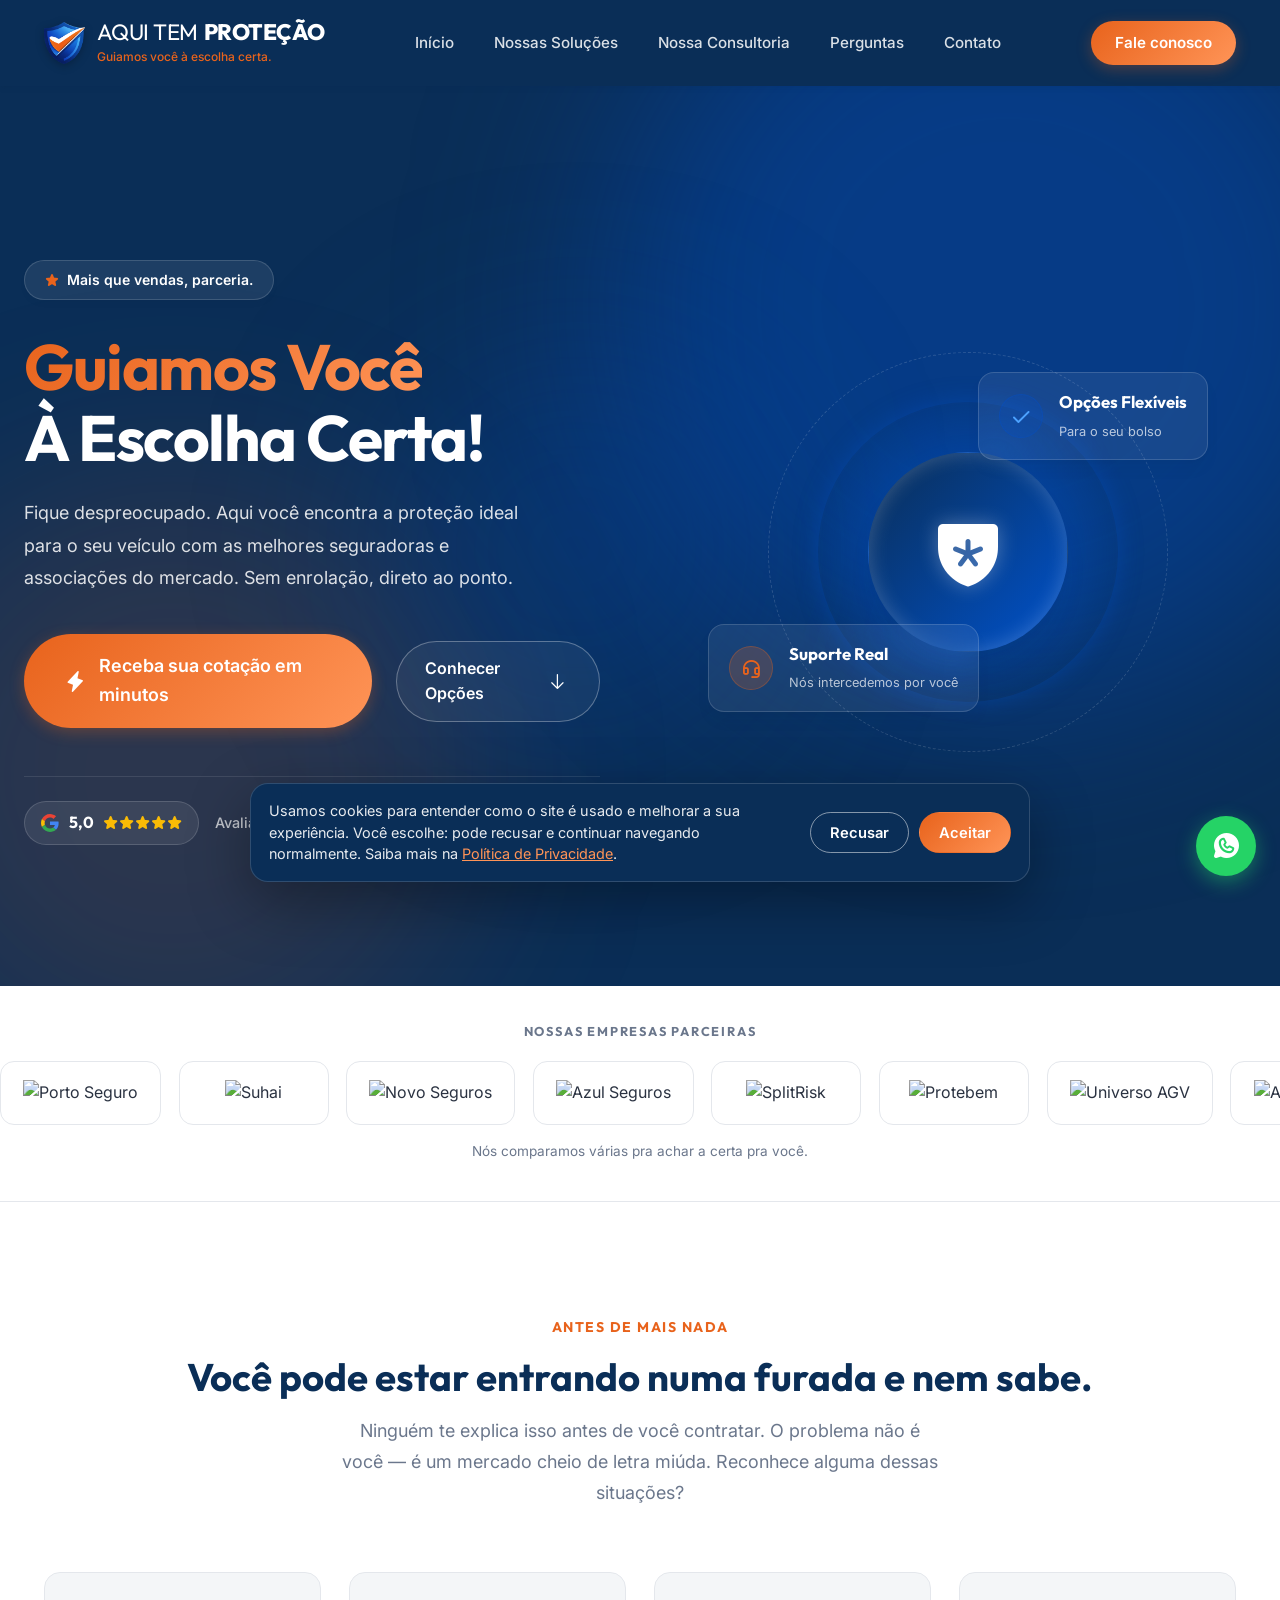
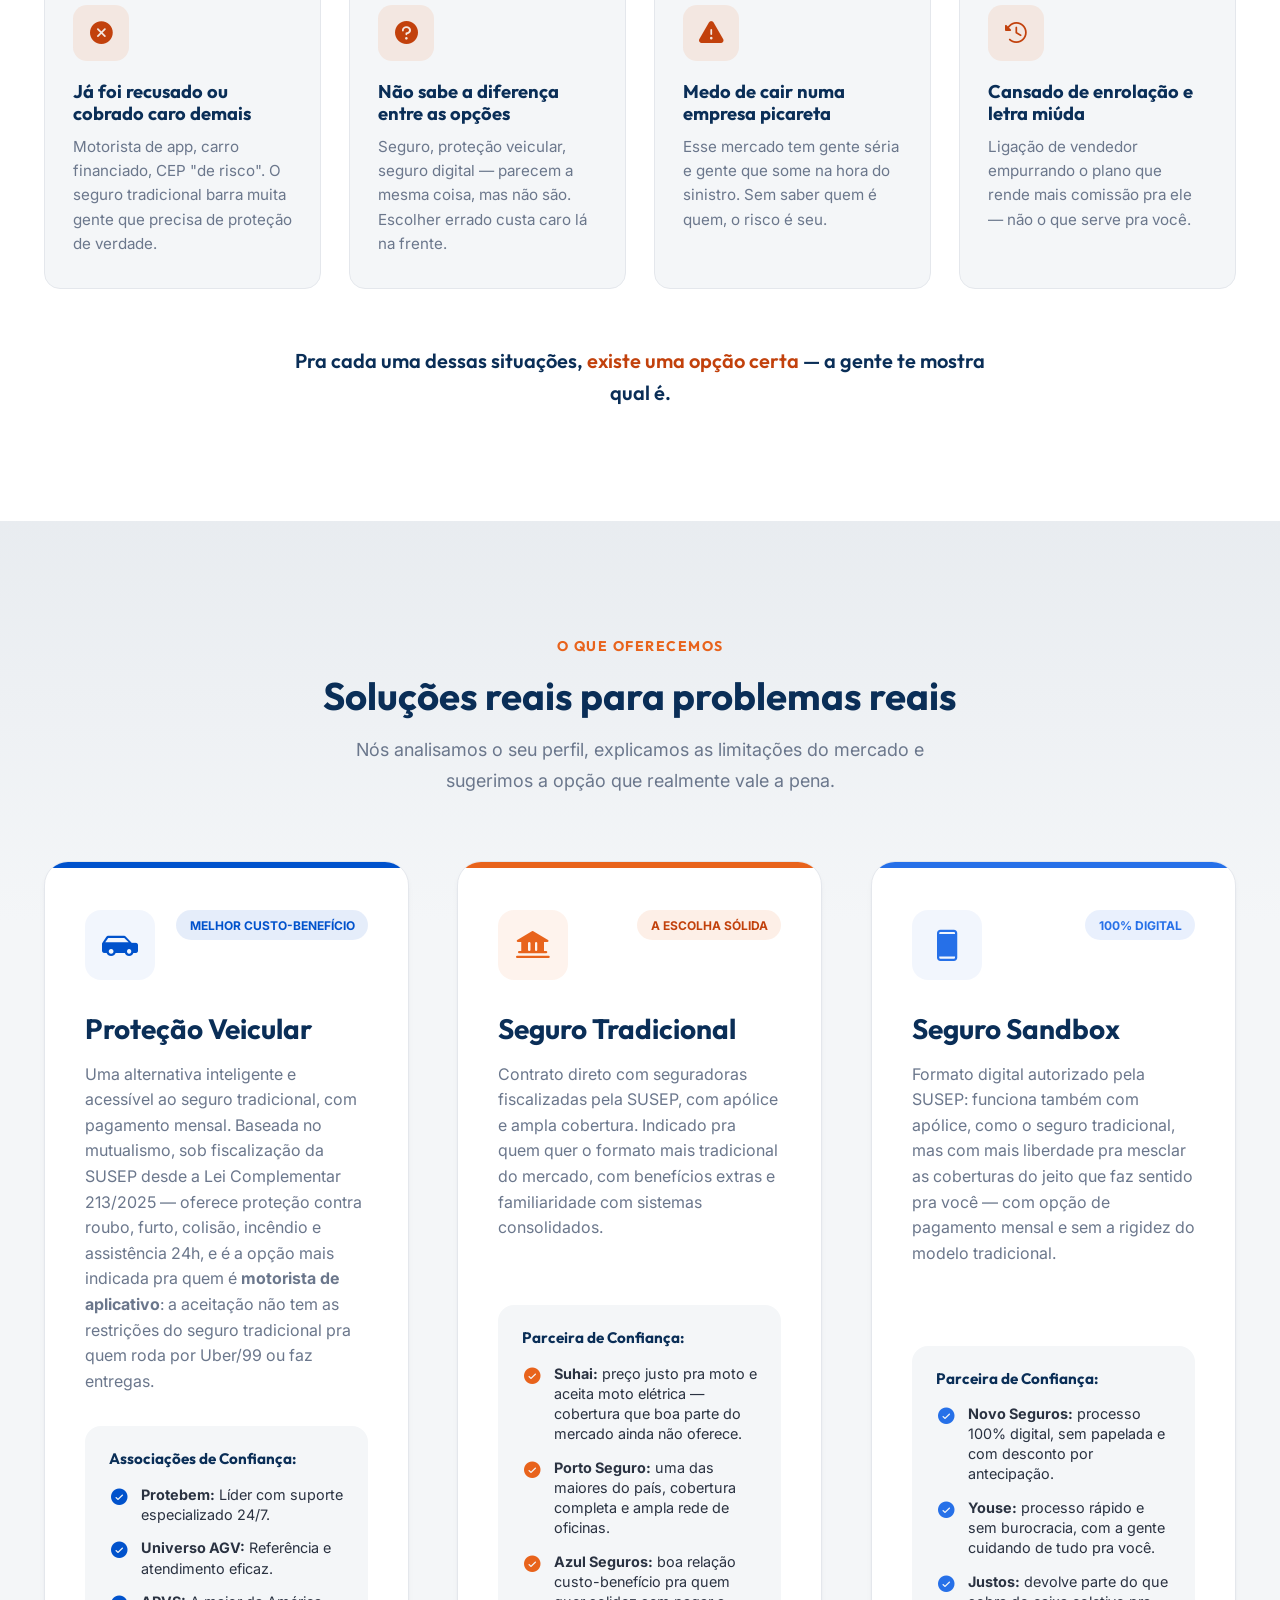
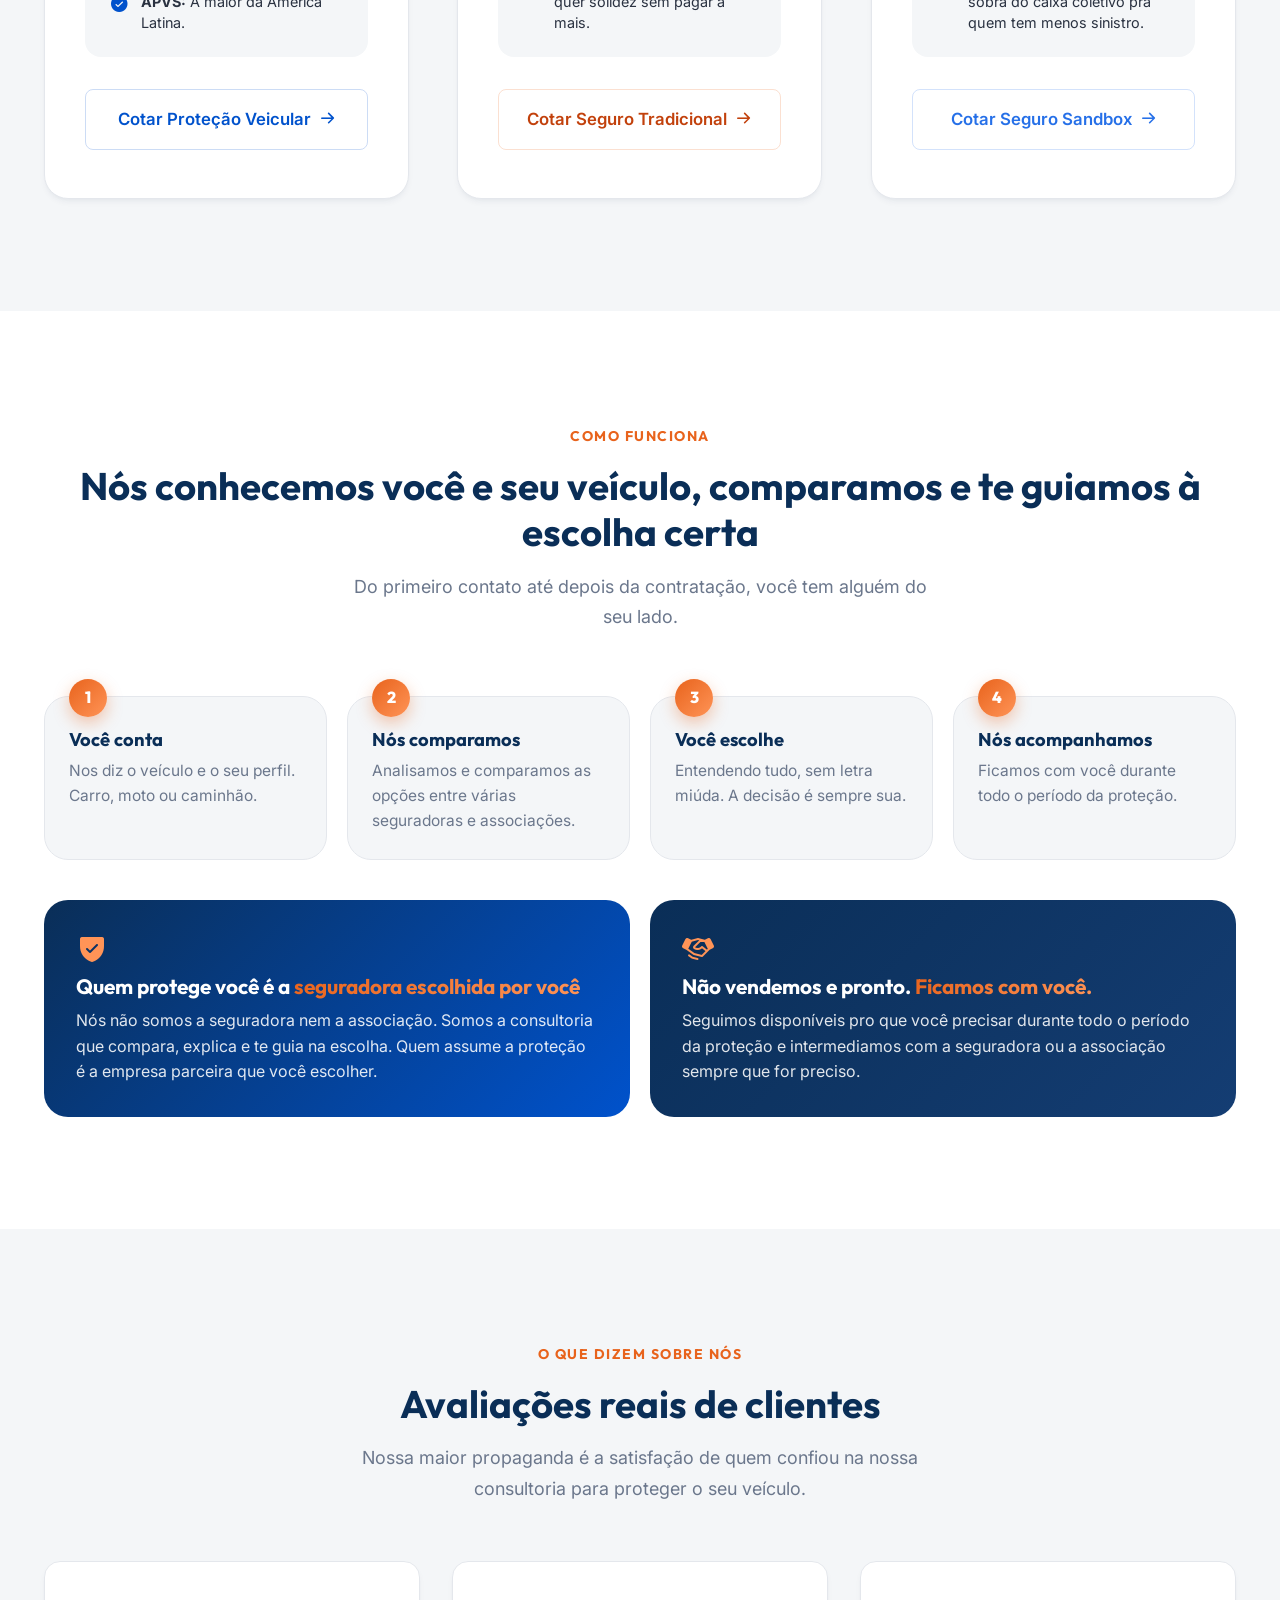
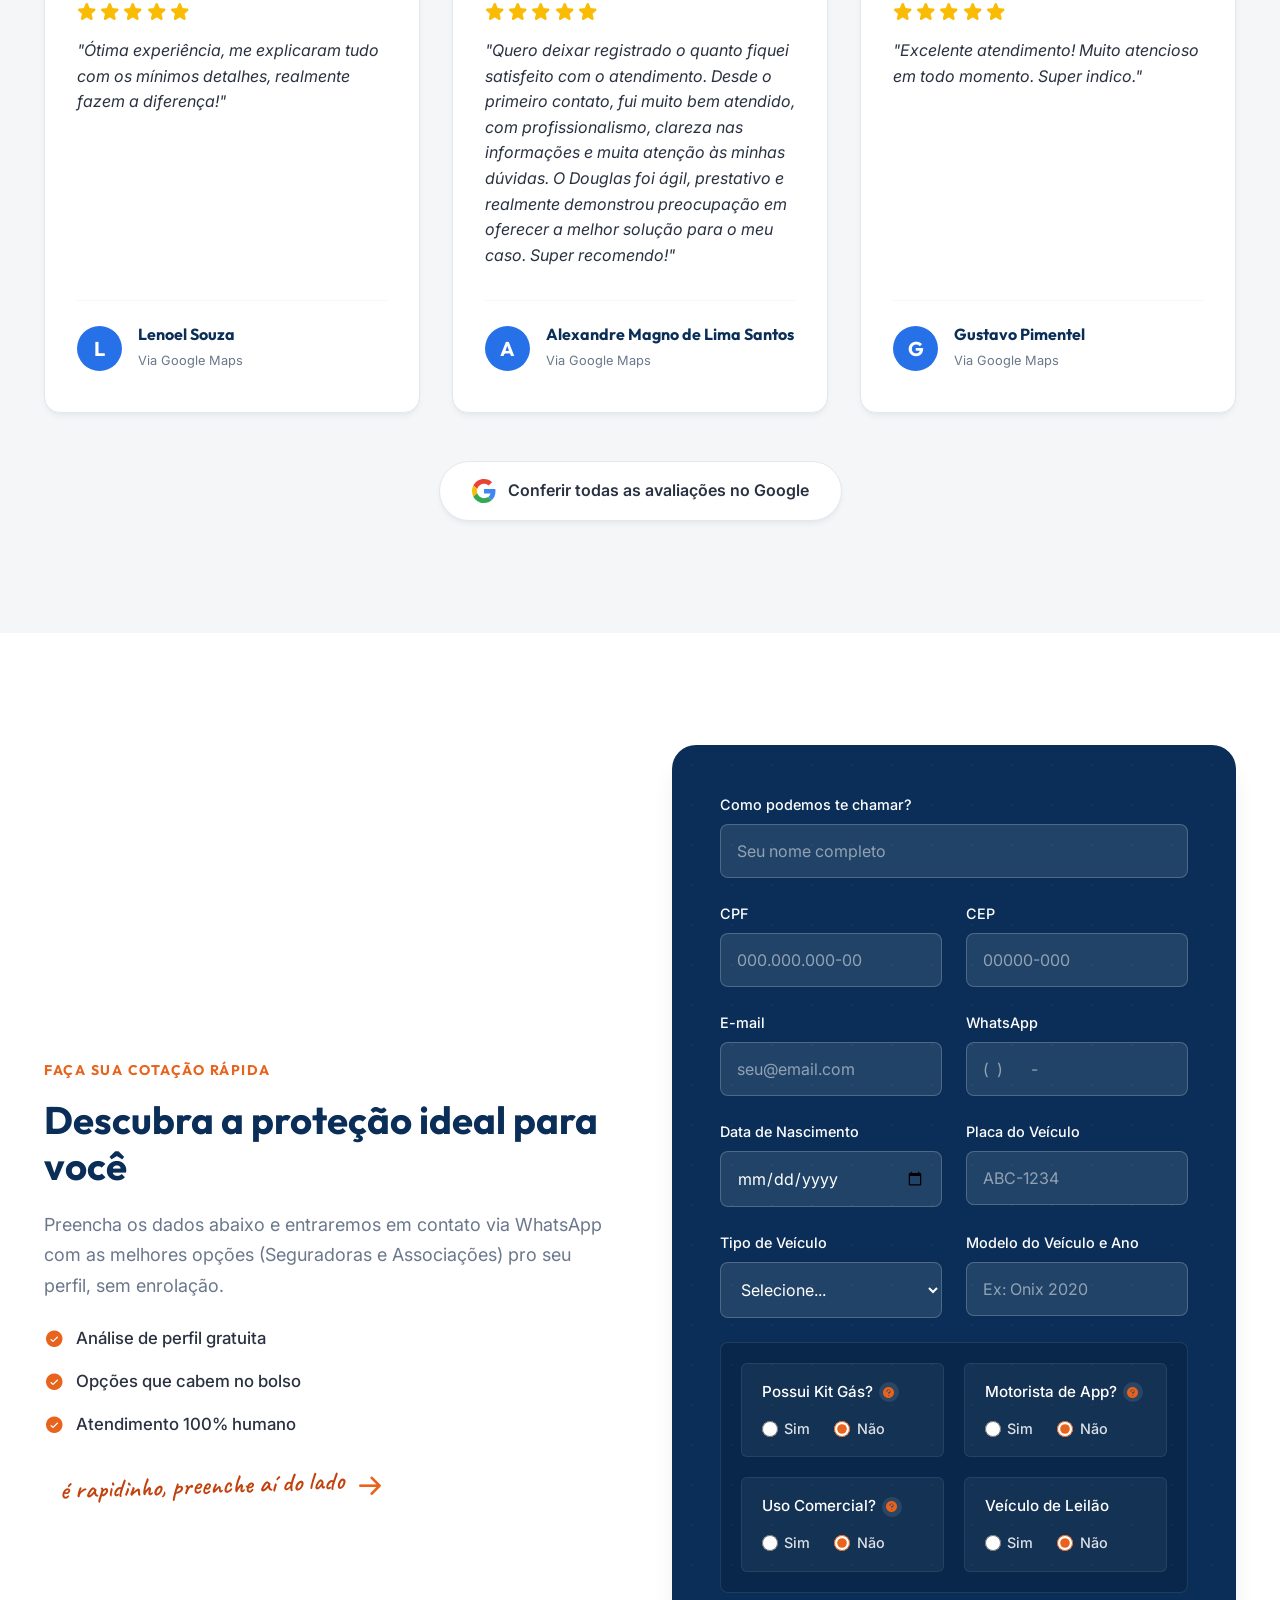
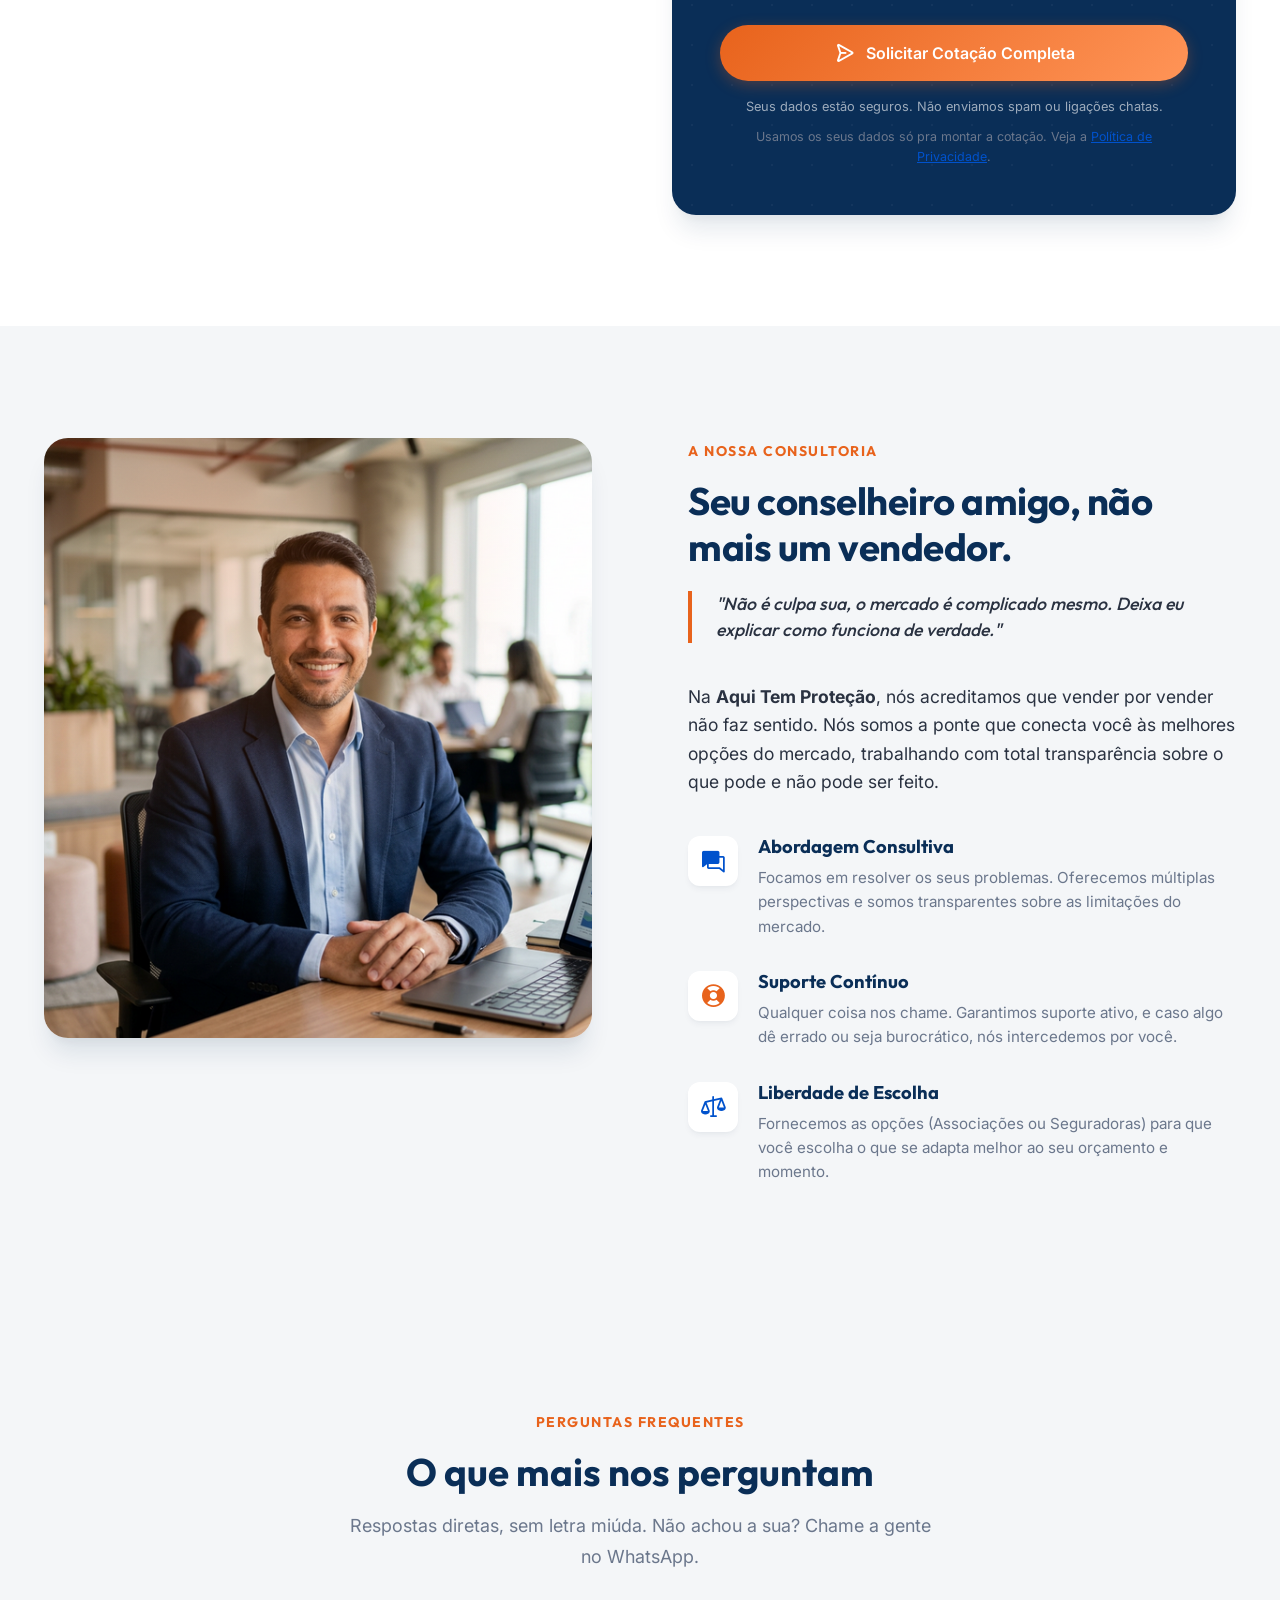
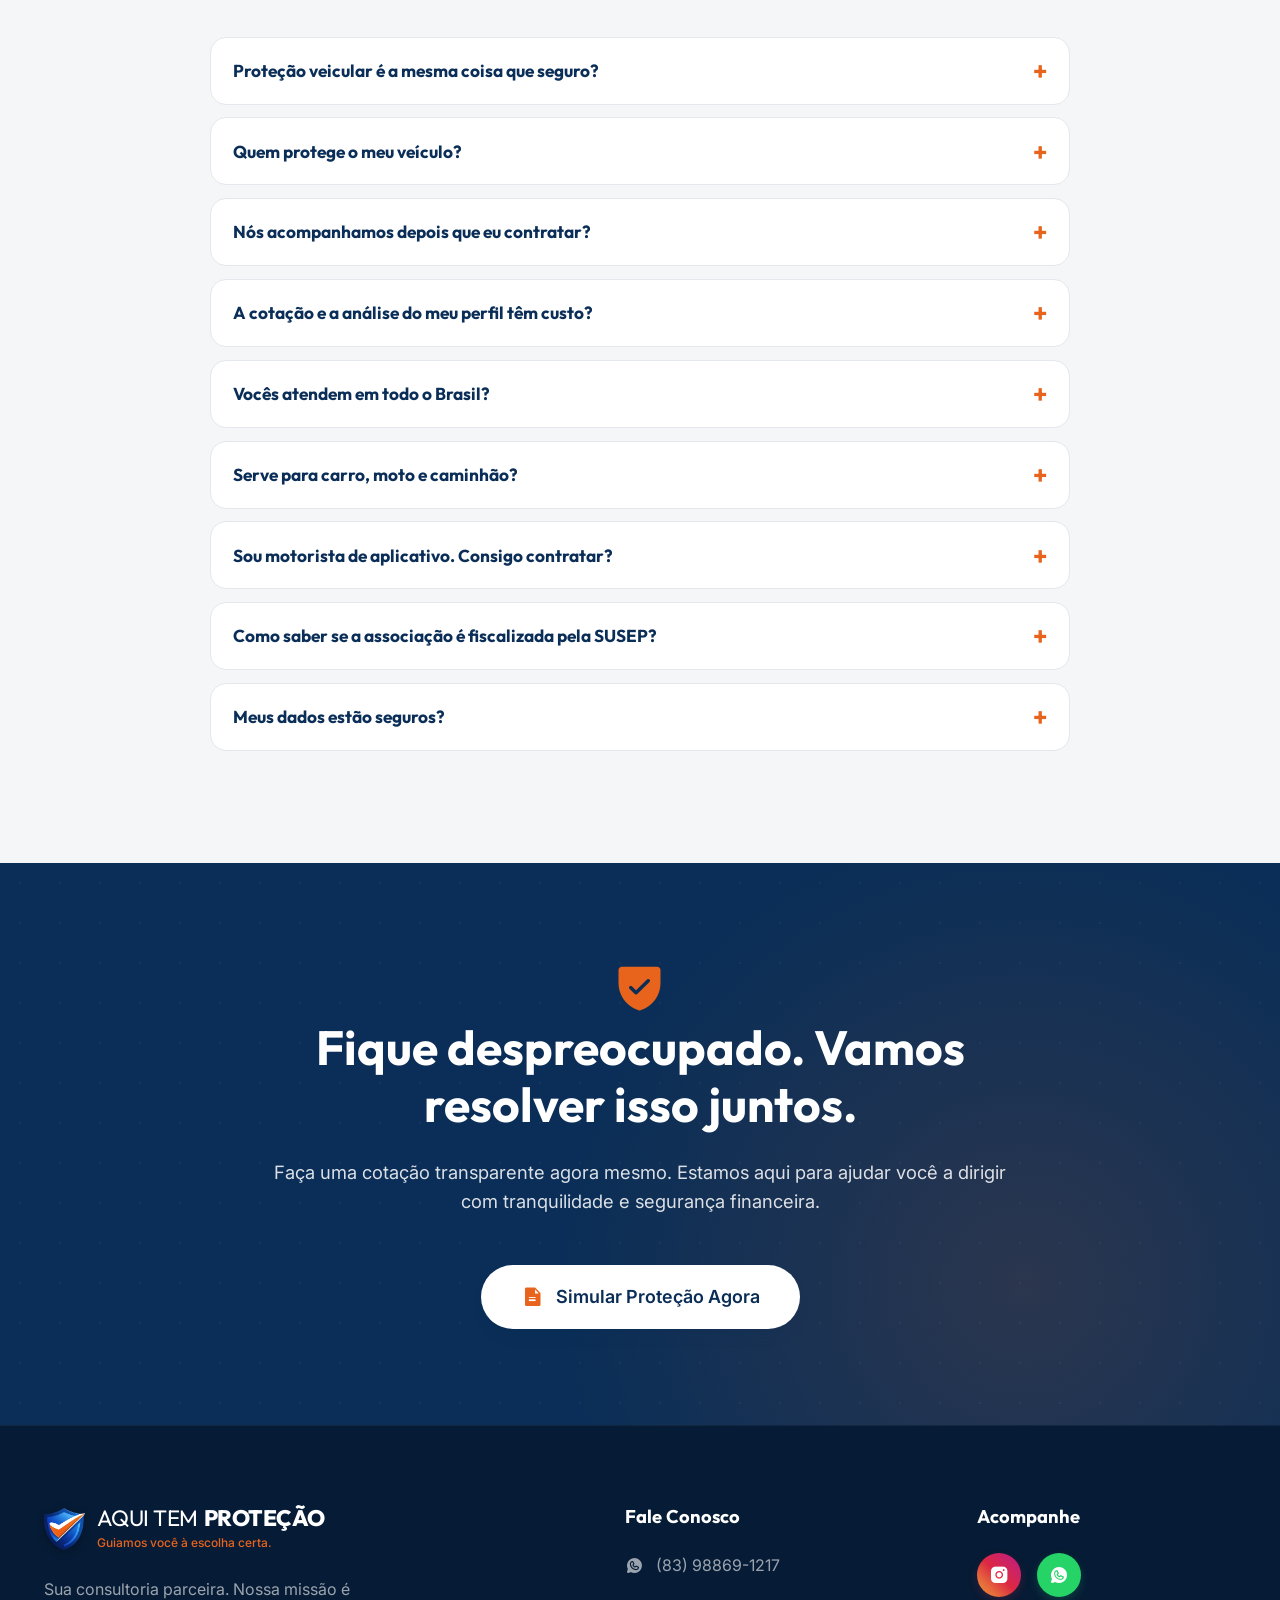
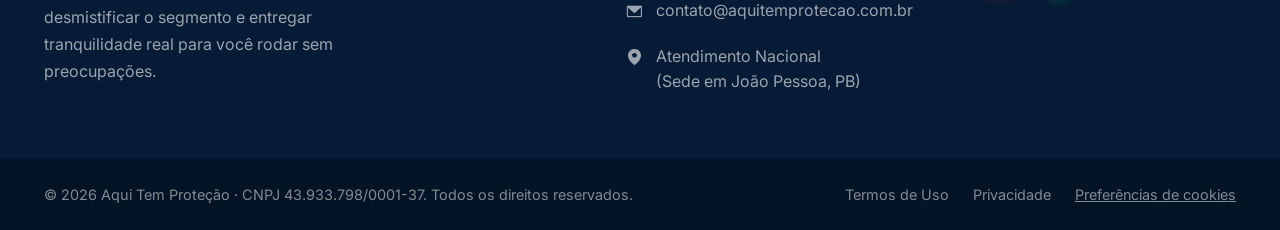
==== commit 9493fc20: "Melhorias do site: parceiras, FAQ, cookies, analytics, privacidade e termos" ====
--- a/index.html
+++ b/index.html
@@ -49,6 +49,7 @@
       "@context": "https://schema.org",
       "@type": "InsuranceAgency",
       "name": "Aqui Tem Proteção",
+      "taxID": "43933798000137",
       "url": "https://www.aquitemprotecao.com.br",
       "logo": "https://www.aquitemprotecao.com.br/assets/logo-horizontal.png",
       "image": "https://www.aquitemprotecao.com.br/assets/og-image.png",
@@ -94,7 +95,7 @@
           },
           {
             "@type": "Offer",
-            "itemOffered": { "@type": "Service", "name": "Seguro Tradicional", "description": "Suhai e demais seguradoras parceiras. Coberturas completas regulamentadas pela SUSEP." }
+            "itemOffered": { "@type": "Service", "name": "Seguro Tradicional", "description": "Suhai e demais seguradoras parceiras. Coberturas completas fiscalizadas pela SUSEP." }
           },
           {
             "@type": "Offer",
@@ -121,8 +122,15 @@
     <link rel="stylesheet" href="assets/icons/fill/style.css">
 
     <link rel="stylesheet" href="styles.css">
+
+    <!-- Meta Pixel agora carrega só depois que o visitante aceita os cookies (ver analytics.js) -->
+    <link rel="stylesheet" href="extras.css">
+    <script src="config.js"></script>
+    <script src="analytics.js"></script>
+    <script type="application/ld+json">{"@context": "https://schema.org", "@type": "FAQPage", "mainEntity": [{"@type": "Question", "name": "Proteção veicular é a mesma coisa que seguro?", "acceptedAnswer": {"@type": "Answer", "text": "Não. No seguro tradicional, você contrata uma seguradora fiscalizada pela SUSEP e recebe uma apólice. Na proteção veicular, você faz parte de uma associação de proteção patrimonial mutualista, em que os custos são divididos entre os associados. Desde a Lei Complementar 213/2025, essas associações também passaram a ser fiscalizadas pela SUSEP. Nós explicamos a diferença e comparamos as duas opções pro seu perfil."}}, {"@type": "Question", "name": "Quem protege o meu veículo?", "acceptedAnswer": {"@type": "Answer", "text": "Quem protege você é a seguradora ou a associação escolhida por você. Nós não somos a seguradora nem a associação: comparamos as opções, explicamos tudo sem letra miúda e te guiamos na escolha certa."}}, {"@type": "Question", "name": "Nós acompanhamos depois que eu contratar?", "acceptedAnswer": {"@type": "Answer", "text": "Sim. Nós acompanhamos você durante todo o período da proteção. Não vendemos e pronto: seguimos disponíveis pro que você precisar e intermediamos com a seguradora ou a associação sempre que for preciso."}}, {"@type": "Question", "name": "A cotação e a análise do meu perfil têm custo?", "acceptedAnswer": {"@type": "Answer", "text": "A análise de perfil e a cotação são gratuitas. Você preenche o formulário e nós falamos com você pelo WhatsApp com as opções que cabem no seu perfil."}}, {"@type": "Question", "name": "Vocês atendem em todo o Brasil?", "acceptedAnswer": {"@type": "Answer", "text": "Sim. O atendimento é 100% online e nacional, com sede em João Pessoa (PB)."}}, {"@type": "Question", "name": "Serve para carro, moto e caminhão?", "acceptedAnswer": {"@type": "Answer", "text": "Sim. Cotamos para carro, moto, caminhão e utilitário. Informe o tipo do veículo e o uso (aplicativo, entregas, uso comercial) no formulário que nós indicamos as opções que atendem o seu caso."}}, {"@type": "Question", "name": "Sou motorista de aplicativo. Consigo contratar?", "acceptedAnswer": {"@type": "Answer", "text": "Informe no formulário que você é motorista de aplicativo. Nós analisamos o seu caso e indicamos as opções que aceitam o seu perfil."}}, {"@type": "Question", "name": "Como saber se a associação é fiscalizada pela SUSEP?", "acceptedAnswer": {"@type": "Answer", "text": "Sempre confira se a associação é fiscalizada pela SUSEP antes de contratar. Nós só trabalhamos com as que são."}}, {"@type": "Question", "name": "Meus dados estão seguros?", "acceptedAnswer": {"@type": "Answer", "text": "Usamos os seus dados só pra montar a sua cotação e falar com você. Veja os detalhes na nossa Política de Privacidade."}}]}</script>
 </head>
 <body>
+    <div id="read-progress"></div>
     <!-- Navbar sólida e sempre no topo (sem truque de transparência/wrapper — pra garantir
          que o clique funcione em qualquer contexto, inclusive dentro do preview) -->
     <header class="navbar" id="navbar">
@@ -142,11 +150,12 @@
                 <a href="#home">Início</a>
                 <a href="#solucoes">Nossas Soluções</a>
                 <a href="#sobre">Nossa Consultoria</a>
+                <a href="#perguntas">Perguntas</a>
                 <a href="#contato">Contato</a>
-                <a href="https://wa.me/5583988691217?text=Acabei%20de%20olhar%20o%20site%20de%20voc%C3%AAs%20e%20queria%20fazer%20uma%20cota%C3%A7%C3%A3o" target="_blank" rel="noopener" class="btn btn-primary nav-mobile-cta">Falar com Consultor</a>
+                <a href="https://wa.me/5583988691217?text=Acabei%20de%20olhar%20o%20site%20de%20voc%C3%AAs%20e%20queria%20fazer%20uma%20cota%C3%A7%C3%A3o" target="_blank" rel="noopener" class="btn btn-primary nav-mobile-cta">Fale conosco</a>
             </nav>
 
-            <a href="https://wa.me/5583988691217?text=Acabei%20de%20olhar%20o%20site%20de%20voc%C3%AAs%20e%20queria%20fazer%20uma%20cota%C3%A7%C3%A3o" target="_blank" rel="noopener" class="btn btn-primary nav-cta">Falar com Consultor</a>
+            <a href="https://wa.me/5583988691217?text=Acabei%20de%20olhar%20o%20site%20de%20voc%C3%AAs%20e%20queria%20fazer%20uma%20cota%C3%A7%C3%A3o" target="_blank" rel="noopener" class="btn btn-primary nav-cta" data-local="topo">Fale conosco</a>
 
             <button class="menu-toggle" aria-label="Abrir menu">
                 <i class="ph ph-list"></i>
@@ -175,7 +184,7 @@
                 <div class="hero-actions">
                     <a href="#cotacao" class="btn btn-primary btn-large pulse-btn">
                         <i class="ph-fill ph-lightning"></i>
-                        Resolver Meu Problema
+                        Receba sua cotação em minutos
                     </a>
                     <a href="#solucoes" class="btn btn-outline">
                         Conhecer Opções <i class="ph ph-arrow-down"></i>
@@ -220,7 +229,14 @@
         </div>
     </section>
 
-    <!-- Seção de dor / necessidade -->
+        <!-- Empresas parceiras -->
+    <section class="partners-strip" aria-label="Empresas parceiras">
+        <div class="container"><div class="ps-title">Nossas empresas parceiras</div></div>
+        <div class="ps-track"><div class="ps-item"><img src="assets/parceiras/porto-seguro.svg" alt="Porto Seguro"></div><div class="ps-item"><img src="assets/parceiras/suhai.svg" alt="Suhai"></div><div class="ps-item"><img src="assets/parceiras/novo-seguros.webp" alt="Novo Seguros"></div><div class="ps-item"><img src="assets/parceiras/azul-seguros.svg" alt="Azul Seguros"></div><div class="ps-item"><img src="assets/parceiras/splitrisk.png" alt="SplitRisk"></div><div class="ps-item"><img src="assets/parceiras/protebem.png" alt="Protebem"></div><div class="ps-item"><img src="assets/parceiras/agv.png" alt="Universo AGV"></div><div class="ps-item"><img src="assets/parceiras/apvs.jpg" alt="APVS Brasil"></div><div class="ps-item"><img src="assets/parceiras/tokio-marine.png" alt="Tokio Marine"></div><div class="ps-item"><img src="assets/parceiras/youse.png" alt="Youse"></div><div class="ps-item"><img src="assets/parceiras/justos.png" alt="Justos"></div><div class="ps-item"><img src="assets/parceiras/porto-seguro.svg" alt="Porto Seguro"></div><div class="ps-item"><img src="assets/parceiras/suhai.svg" alt="Suhai"></div><div class="ps-item"><img src="assets/parceiras/novo-seguros.webp" alt="Novo Seguros"></div><div class="ps-item"><img src="assets/parceiras/azul-seguros.svg" alt="Azul Seguros"></div><div class="ps-item"><img src="assets/parceiras/splitrisk.png" alt="SplitRisk"></div><div class="ps-item"><img src="assets/parceiras/protebem.png" alt="Protebem"></div><div class="ps-item"><img src="assets/parceiras/agv.png" alt="Universo AGV"></div><div class="ps-item"><img src="assets/parceiras/apvs.jpg" alt="APVS Brasil"></div><div class="ps-item"><img src="assets/parceiras/tokio-marine.png" alt="Tokio Marine"></div><div class="ps-item"><img src="assets/parceiras/youse.png" alt="Youse"></div><div class="ps-item"><img src="assets/parceiras/justos.png" alt="Justos"></div></div>
+        <p class="ps-note">Nós comparamos várias pra achar a certa pra você.</p>
+    </section>
+
+<!-- Seção de dor / necessidade -->
     <section class="pain-section" id="dores">
         <div class="container">
             <div class="section-header text-center slide-up">
@@ -297,7 +313,7 @@
                         <div class="badge-sm badge-orange">A Escolha Sólida</div>
                     </div>
                     <h3>Seguro Tradicional</h3>
-                    <p>Contrato direto com seguradoras regulamentadas pela SUSEP, com apólice e ampla cobertura. Indicado pra quem quer o formato mais tradicional do mercado, com benefícios extras e familiaridade com sistemas consolidados.</p>
+                    <p>Contrato direto com seguradoras fiscalizadas pela SUSEP, com apólice e ampla cobertura. Indicado pra quem quer o formato mais tradicional do mercado, com benefícios extras e familiaridade com sistemas consolidados.</p>
 
                     <div class="features-list">
                         <h4>Parceira de Confiança:</h4>
@@ -336,7 +352,36 @@
         </div>
     </section>
 
-    <!-- Avaliações reais do Google -->
+        <!-- Como funciona + acompanhamento -->
+    <section class="how" id="como-funciona">
+        <div class="container">
+            <div class="section-header text-center slide-up">
+                <span class="subtitle">Como funciona</span>
+                <h2>Nós conhecemos você e seu veículo, comparamos e te guiamos à escolha certa</h2>
+                <p>Do primeiro contato até depois da contratação, você tem alguém do seu lado.</p>
+            </div>
+            <div class="how-steps">
+                <div class="how-step slide-up"><h3>Você conta</h3><p>Nos diz o veículo e o seu perfil. Carro, moto ou caminhão.</p></div>
+                <div class="how-step slide-up delay-1"><h3>Nós comparamos</h3><p>Analisamos e comparamos as opções entre várias seguradoras e associações.</p></div>
+                <div class="how-step slide-up delay-2"><h3>Você escolhe</h3><p>Entendendo tudo, sem letra miúda. A decisão é sempre sua.</p></div>
+                <div class="how-step slide-up delay-2"><h3>Nós acompanhamos</h3><p>Ficamos com você durante todo o período da proteção.</p></div>
+            </div>
+            <div class="who-box">
+                <div class="who-card slide-up">
+                    <i class="ph-fill ph-shield-check"></i>
+                    <h3>Quem protege você é a <span class="grad">seguradora escolhida por você</span></h3>
+                    <p>Nós não somos a seguradora nem a associação. Somos a consultoria que compara, explica e te guia na escolha. Quem assume a proteção é a empresa parceira que você escolher.</p>
+                </div>
+                <div class="who-card alt slide-up delay-1">
+                    <i class="ph-fill ph-handshake"></i>
+                    <h3>Não vendemos e pronto. <span class="grad">Ficamos com você.</span></h3>
+                    <p>Seguimos disponíveis pro que você precisar durante todo o período da proteção e intermediamos com a seguradora ou a associação sempre que for preciso.</p>
+                </div>
+            </div>
+        </div>
+    </section>
+
+<!-- Avaliações reais do Google -->
     <section class="testimonials" id="avaliacoes">
         <div class="container">
             <div class="section-header text-center slide-up">
@@ -525,6 +570,7 @@
                         <i class="ph-bold ph-paper-plane-right"></i> Solicitar Cotação Completa
                     </button>
                     <p class="form-disclaimer">Seus dados estão seguros. Não enviamos spam ou ligações chatas.</p>
+                    <p class="form-lgpd">Usamos os seus dados só pra montar a cotação. Veja a <a href="privacidade.html">Política de Privacidade</a>.</p>
                 </form>
             </div>
         </div>
@@ -573,7 +619,29 @@
         </div>
     </section>
 
-    <!-- CTA final -->
+        <!-- Perguntas frequentes -->
+    <section class="faq" id="perguntas">
+        <div class="container">
+            <div class="section-header text-center slide-up">
+                <span class="subtitle">Perguntas frequentes</span>
+                <h2>O que mais nos perguntam</h2>
+                <p>Respostas diretas, sem letra miúda. Não achou a sua? Chame a gente no WhatsApp.</p>
+            </div>
+            <div class="faq-list">
+                <details><summary>Proteção veicular é a mesma coisa que seguro?</summary><div class="ans">Não. No seguro tradicional, você contrata uma seguradora fiscalizada pela SUSEP e recebe uma apólice. Na proteção veicular, você faz parte de uma associação de proteção patrimonial mutualista, em que os custos são divididos entre os associados. Desde a Lei Complementar 213/2025, essas associações também passaram a ser fiscalizadas pela SUSEP. Nós explicamos a diferença e comparamos as duas opções pro seu perfil.</div></details>
+                <details><summary>Quem protege o meu veículo?</summary><div class="ans">Quem protege você é a seguradora ou a associação escolhida por você. Nós não somos a seguradora nem a associação: comparamos as opções, explicamos tudo sem letra miúda e te guiamos na escolha certa.</div></details>
+                <details><summary>Nós acompanhamos depois que eu contratar?</summary><div class="ans">Sim. Nós acompanhamos você durante todo o período da proteção. Não vendemos e pronto: seguimos disponíveis pro que você precisar e intermediamos com a seguradora ou a associação sempre que for preciso.</div></details>
+                <details><summary>A cotação e a análise do meu perfil têm custo?</summary><div class="ans">A análise de perfil e a cotação são gratuitas. Você preenche o formulário e nós falamos com você pelo WhatsApp com as opções que cabem no seu perfil.</div></details>
+                <details><summary>Vocês atendem em todo o Brasil?</summary><div class="ans">Sim. O atendimento é 100% online e nacional, com sede em João Pessoa (PB).</div></details>
+                <details><summary>Serve para carro, moto e caminhão?</summary><div class="ans">Sim. Cotamos para carro, moto, caminhão e utilitário. Informe o tipo do veículo e o uso (aplicativo, entregas, uso comercial) no formulário que nós indicamos as opções que atendem o seu caso.</div></details>
+                <details><summary>Sou motorista de aplicativo. Consigo contratar?</summary><div class="ans">Informe no formulário que você é motorista de aplicativo. Nós analisamos o seu caso e indicamos as opções que aceitam o seu perfil.</div></details>
+                <details><summary>Como saber se a associação é fiscalizada pela SUSEP?</summary><div class="ans">Sempre confira se a associação é fiscalizada pela SUSEP antes de contratar. Nós só trabalhamos com as que são.</div></details>
+                <details><summary>Meus dados estão seguros?</summary><div class="ans">Usamos os seus dados só pra montar a sua cotação e falar com você. Veja os detalhes na nossa <a href="privacidade.html">Política de Privacidade</a>.</div></details>
+            </div>
+        </div>
+    </section>
+
+<!-- CTA final -->
     <section class="cta-banner">
         <div class="cta-bg"></div>
         <div class="container cta-container slide-up">
@@ -630,10 +698,11 @@
 
         <div class="footer-bottom">
             <div class="container footer-bottom-flex">
-                <p>&copy; 2026 Aqui Tem Proteção. Todos os direitos reservados.</p>
+                <p>&copy; 2026 Aqui Tem Proteção · CNPJ 43.933.798/0001-37. Todos os direitos reservados.</p>
                 <div class="legal-links">
-                    <a href="#">Termos de Uso</a>
-                    <a href="#">Privacidade</a>
+                    <a href="termos.html">Termos de Uso</a>
+                    <a href="privacidade.html">Privacidade</a>
+                    <button class="link-btn" data-cookie-open type="button">Preferências de cookies</button>
                 </div>
             </div>
         </div>
@@ -644,6 +713,17 @@
         <i class="ph-fill ph-whatsapp-logo"></i>
     </a>
 
+    <div id="rbubble" aria-live="polite"></div>
+    <div id="mobile-bar">
+        <a class="btn btn-primary" data-local="barra_celular" target="_blank" rel="noopener" href="https://wa.me/5583988691217?text=Oi!%20Vim%20pelo%20site%20e%20quero%20entender%20qual%20a%20melhor%20forma%20de%20proteger%20meu%20ve%C3%ADculo"><i class="ph-fill ph-whatsapp-logo"></i> WhatsApp</a>
+        <a class="btn btn-ghost" data-local="barra_celular" href="#cotacao"><i class="ph-fill ph-file-text"></i> Cotar</a>
+    </div>
+    <div id="cookie-bar" hidden role="dialog" aria-label="Aviso de cookies">
+        <p>Usamos cookies para entender como o site é usado e melhorar a sua experiência. Você escolhe: pode recusar e continuar navegando normalmente. Saiba mais na <a href="privacidade.html">Política de Privacidade</a>.</p>
+        <div class="cb-btns"><button id="cookie-reject" type="button">Recusar</button><button id="cookie-accept" class="ok" type="button">Aceitar</button></div>
+    </div>
+    <script src="reviews.js"></script>
     <script src="script.js"></script>
+    <script src="extras.js"></script>
 </body>
 </html>
--- a/extras.css
+++ b/extras.css
@@ -0,0 +1,90 @@
+/* Extras — Aqui Tem Proteção (somados ao styles.css original; não substituem nada) */
+#read-progress{position:fixed;top:0;left:0;right:0;height:3px;background:var(--grad-accent);transform:scaleX(0);transform-origin:left;z-index:2000;pointer-events:none}
+
+/* Faixa de empresas parceiras */
+.partners-strip{background:#fff;padding:2.2rem 0 2.4rem;border-bottom:1px solid var(--clr-border);overflow:hidden}
+.partners-strip .ps-title{text-align:center;font-family:var(--font-heading);font-weight:700;font-size:.8rem;letter-spacing:.14em;text-transform:uppercase;color:var(--clr-text-muted);margin-bottom:1.2rem}
+.ps-track{display:flex;gap:1.1rem;width:max-content;animation:ps-scroll 38s linear infinite}
+.partners-strip:hover .ps-track{animation-play-state:paused}
+.ps-item{height:64px;min-width:150px;padding:10px 22px;border:1px solid var(--clr-border);border-radius:14px;background:#fff;display:flex;align-items:center;justify-content:center}
+.ps-item img{max-height:40px;max-width:130px;object-fit:contain}
+.ps-item b{font-family:var(--font-heading);color:var(--clr-primary-dark);font-size:1.05rem}
+.ps-note{text-align:center;color:var(--clr-text-muted);font-size:.85rem;margin-top:1rem}
+@keyframes ps-scroll{to{transform:translateX(calc(-50% - .55rem))}}
+
+/* Como funciona + acompanhamento */
+.how{padding:var(--spacing-section) 0;background:var(--clr-white)}
+.how-steps{display:grid;grid-template-columns:repeat(4,1fr);gap:1.25rem;counter-reset:s}
+.how-step{position:relative;background:var(--clr-bg-light);border:1px solid var(--clr-border);border-radius:var(--border-radius-lg);padding:2rem 1.5rem 1.6rem}
+.how-step::before{counter-increment:s;content:counter(s);position:absolute;top:-18px;left:1.5rem;width:38px;height:38px;border-radius:50%;background:var(--grad-accent);color:#fff;font-family:var(--font-heading);font-weight:800;display:flex;align-items:center;justify-content:center;box-shadow:0 6px 16px rgba(232,99,28,.35)}
+.how-step h3{font-size:1.15rem;margin-bottom:.5rem}
+.how-step p{color:var(--clr-text-muted);font-size:.97rem}
+.who-box{margin-top:2.5rem;display:grid;grid-template-columns:1fr 1fr;gap:1.25rem}
+.who-card{border-radius:var(--border-radius-lg);padding:2rem;color:#fff;background:var(--grad-primary);position:relative;overflow:hidden}
+.who-card.alt{background:linear-gradient(135deg,#0A2E57,#143d73)}
+.who-card h3{color:#fff;font-size:1.3rem;margin-bottom:.6rem}
+.who-card p{color:rgba(255,255,255,.88)}
+.who-card .grad{background:var(--grad-accent);-webkit-background-clip:text;background-clip:text;color:transparent}
+.who-card i{font-size:2rem;color:#FF9457;margin-bottom:.6rem;display:block}
+
+/* FAQ */
+.faq{padding:var(--spacing-section) 0;background:var(--clr-bg-light)}
+.faq-list{max-width:860px;margin:0 auto;display:grid;gap:.8rem}
+.faq details{background:#fff;border:1px solid var(--clr-border);border-radius:var(--border-radius);padding:0 1.4rem;transition:box-shadow .2s}
+.faq details[open]{box-shadow:var(--shadow-md);border-color:rgba(0,82,204,.3)}
+.faq summary{cursor:pointer;list-style:none;padding:1.2rem 0;font-family:var(--font-heading);font-weight:700;color:var(--clr-primary-dark);font-size:1.08rem;display:flex;justify-content:space-between;gap:1rem;align-items:center}
+.faq summary::-webkit-details-marker{display:none}
+.faq summary::after{content:"+";font-size:1.6rem;line-height:1;color:var(--clr-secondary);transition:transform .2s}
+.faq details[open] summary::after{transform:rotate(45deg)}
+.faq .ans{padding:0 0 1.3rem;color:var(--clr-text-muted)}
+.faq .ans a{color:var(--clr-primary);text-decoration:underline}
+
+/* Bolha de avaliação flutuante */
+#rbubble{position:fixed;left:22px;bottom:22px;max-width:330px;background:#fff;border-radius:18px;padding:14px 16px;box-shadow:0 18px 50px rgba(10,46,87,.25);border:1px solid var(--clr-border);z-index:900;opacity:0;transform:translateY(18px);pointer-events:none;transition:opacity .5s,transform .5s}
+#rbubble.on{opacity:1;transform:translateY(0);pointer-events:auto;animation:rb-float 5s ease-in-out infinite}
+@keyframes rb-float{50%{transform:translateY(-6px)}}
+#rbubble .rb-top{display:flex;gap:10px;align-items:center}
+#rbubble .rb-av{width:36px;height:36px;border-radius:50%;background:var(--clr-primary);color:#fff;display:flex;align-items:center;justify-content:center;font-family:var(--font-heading);font-weight:700}
+#rbubble b{display:block;font-size:.92rem;color:var(--clr-text-main);line-height:1.2}
+#rbubble small{color:var(--clr-text-muted);font-size:.75rem}
+#rbubble .rb-st{color:#FBBC04;letter-spacing:2px;margin:6px 0 2px;font-size:.95rem}
+#rbubble p{font-size:.88rem;line-height:1.45;color:var(--clr-text-main);margin:0}
+#rbubble-close{position:fixed;left:22px;bottom:22px;display:none}
+
+/* Barra fixa no celular */
+#mobile-bar{display:none}
+@media(max-width:768px){
+  #mobile-bar{display:grid;grid-template-columns:1fr 1fr;gap:.6rem;position:fixed;left:0;right:0;bottom:0;padding:.7rem .8rem calc(.7rem + env(safe-area-inset-bottom));background:rgba(255,255,255,.96);backdrop-filter:blur(10px);box-shadow:0 -8px 30px rgba(10,46,87,.15);z-index:950;transform:translateY(110%);transition:transform .3s}
+  #mobile-bar.on{transform:none}
+  #mobile-bar .btn{padding:.8rem .5rem;font-size:.95rem;justify-content:center}
+  #mobile-bar .btn-ghost{background:var(--clr-primary-dark);color:#fff}
+  .whatsapp-float{display:none!important}
+  #rbubble{display:none}
+  .how-steps{grid-template-columns:1fr 1fr}
+  .who-box{grid-template-columns:1fr}
+  body{padding-bottom:70px}
+}
+@media(max-width:480px){.how-steps{grid-template-columns:1fr}}
+
+/* Aviso de cookies */
+#cookie-bar{position:fixed;left:50%;bottom:18px;transform:translateX(-50%);width:min(780px,calc(100% - 24px));background:#0A2E57;color:#fff;border-radius:18px;padding:16px 18px;box-shadow:0 20px 60px rgba(0,0,0,.35);z-index:3000;display:flex;gap:16px;align-items:center;flex-wrap:wrap;border:1px solid rgba(255,255,255,.15)}
+#cookie-bar[hidden]{display:none}
+#cookie-bar p{flex:1 1 320px;font-size:.9rem;line-height:1.5;color:rgba(255,255,255,.9);margin:0}
+#cookie-bar a{color:#FF9457;text-decoration:underline}
+#cookie-bar .cb-btns{display:flex;gap:.6rem}
+#cookie-bar button{font:600 .92rem var(--font-body);border-radius:100px;padding:.65rem 1.2rem;cursor:pointer;border:1.5px solid rgba(255,255,255,.5);background:transparent;color:#fff}
+#cookie-bar button.ok{background:var(--grad-accent);border-color:transparent}
+.link-btn{background:none;border:0;color:inherit;text-decoration:underline;cursor:pointer;font:inherit;padding:0}
+
+.form-lgpd{font-size:.78rem;color:var(--clr-text-muted);margin-top:.6rem;text-align:center}
+.form-lgpd a{color:var(--clr-primary);text-decoration:underline}
+
+@media(prefers-reduced-motion:reduce){.ps-track{animation:none;flex-wrap:wrap;width:auto;justify-content:center}#rbubble.on{animation:none}}
+@media(max-width:900px){.ps-item{min-width:120px;height:56px}}
+
+/* Correção: no celular o bloco do topo passava da largura da tela (texto cortado à direita) */
+.hero-container,.hero-content,.hero-image{min-width:0;max-width:100%}
+.hero-title{overflow-wrap:break-word}
+@media(max-width:768px){.hero-content{width:100%}.hero-trust{flex-wrap:wrap}.hero-actions{flex-wrap:wrap}.hero-actions .btn{max-width:100%}}
+.ps-item img[alt="Tokio Marine"]{max-height:52px;max-width:150px}
+.ps-item img[alt="APVS Brasil"]{max-height:46px}
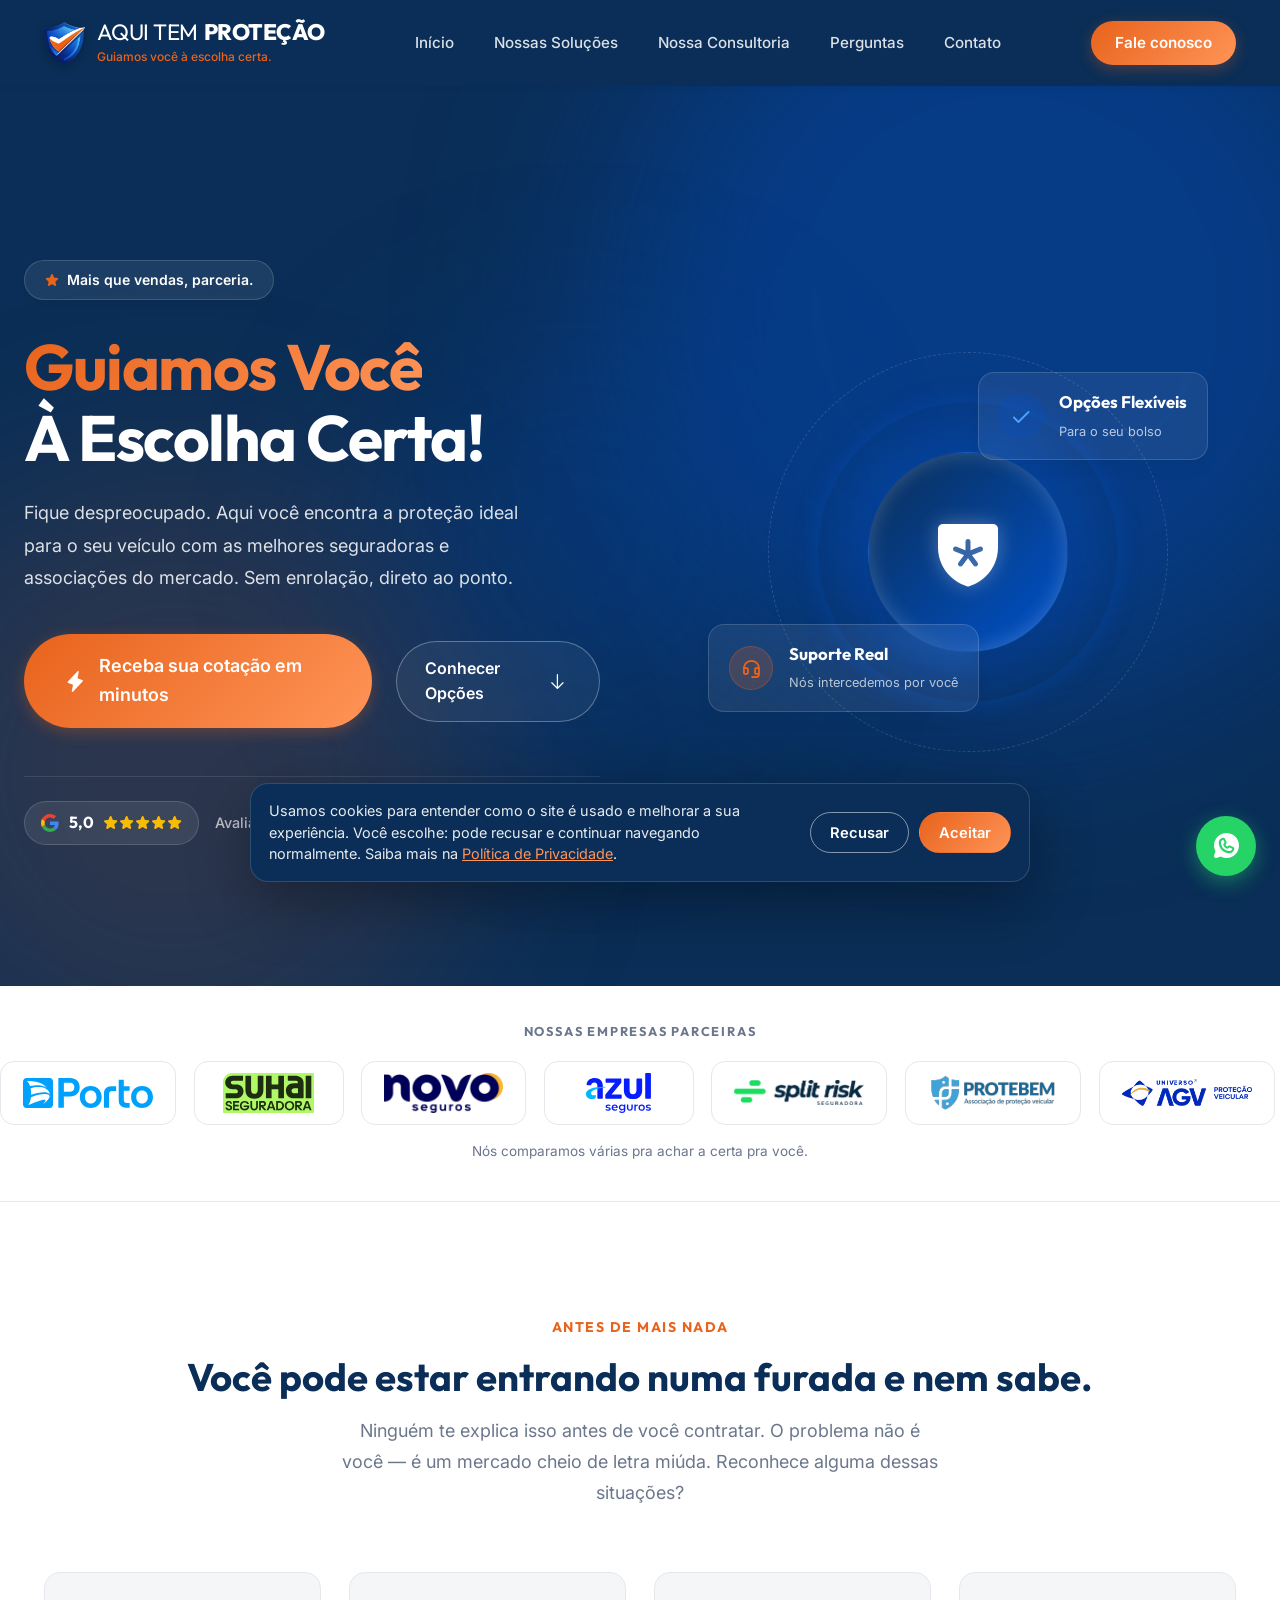
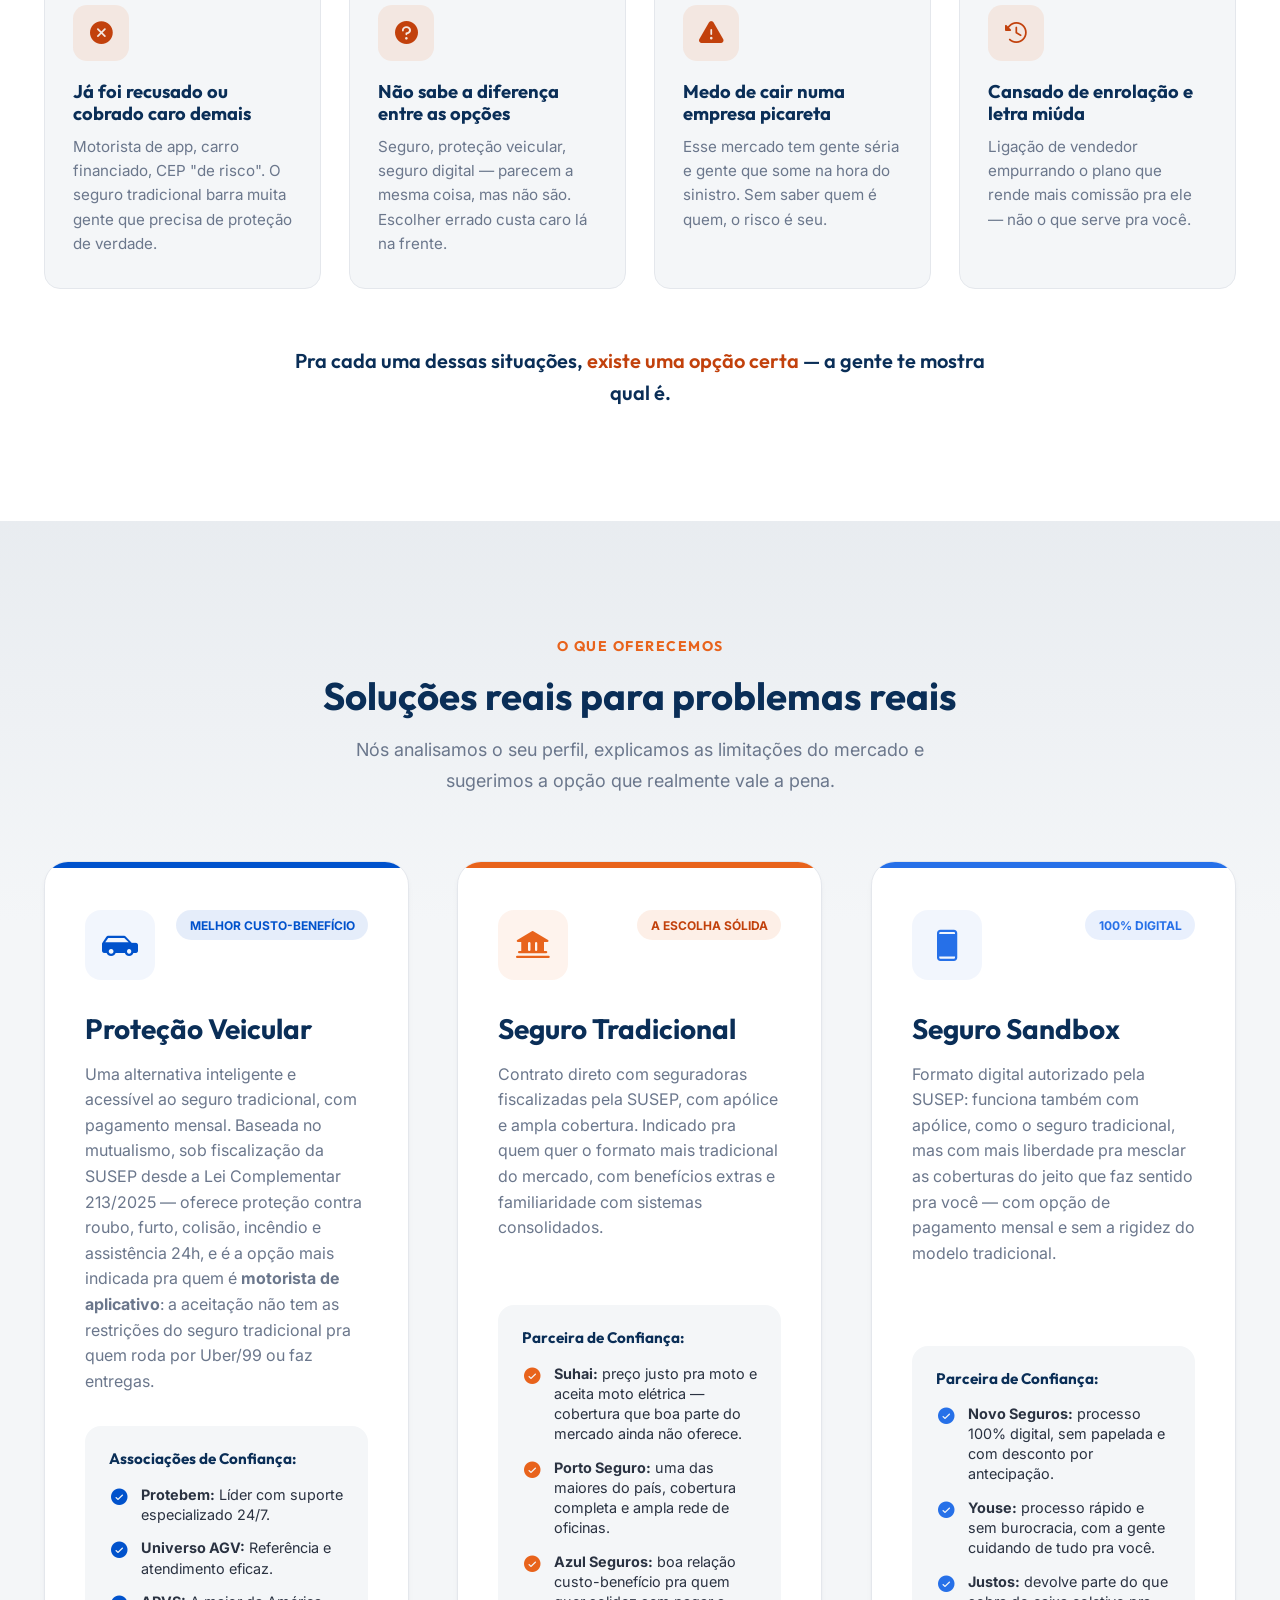
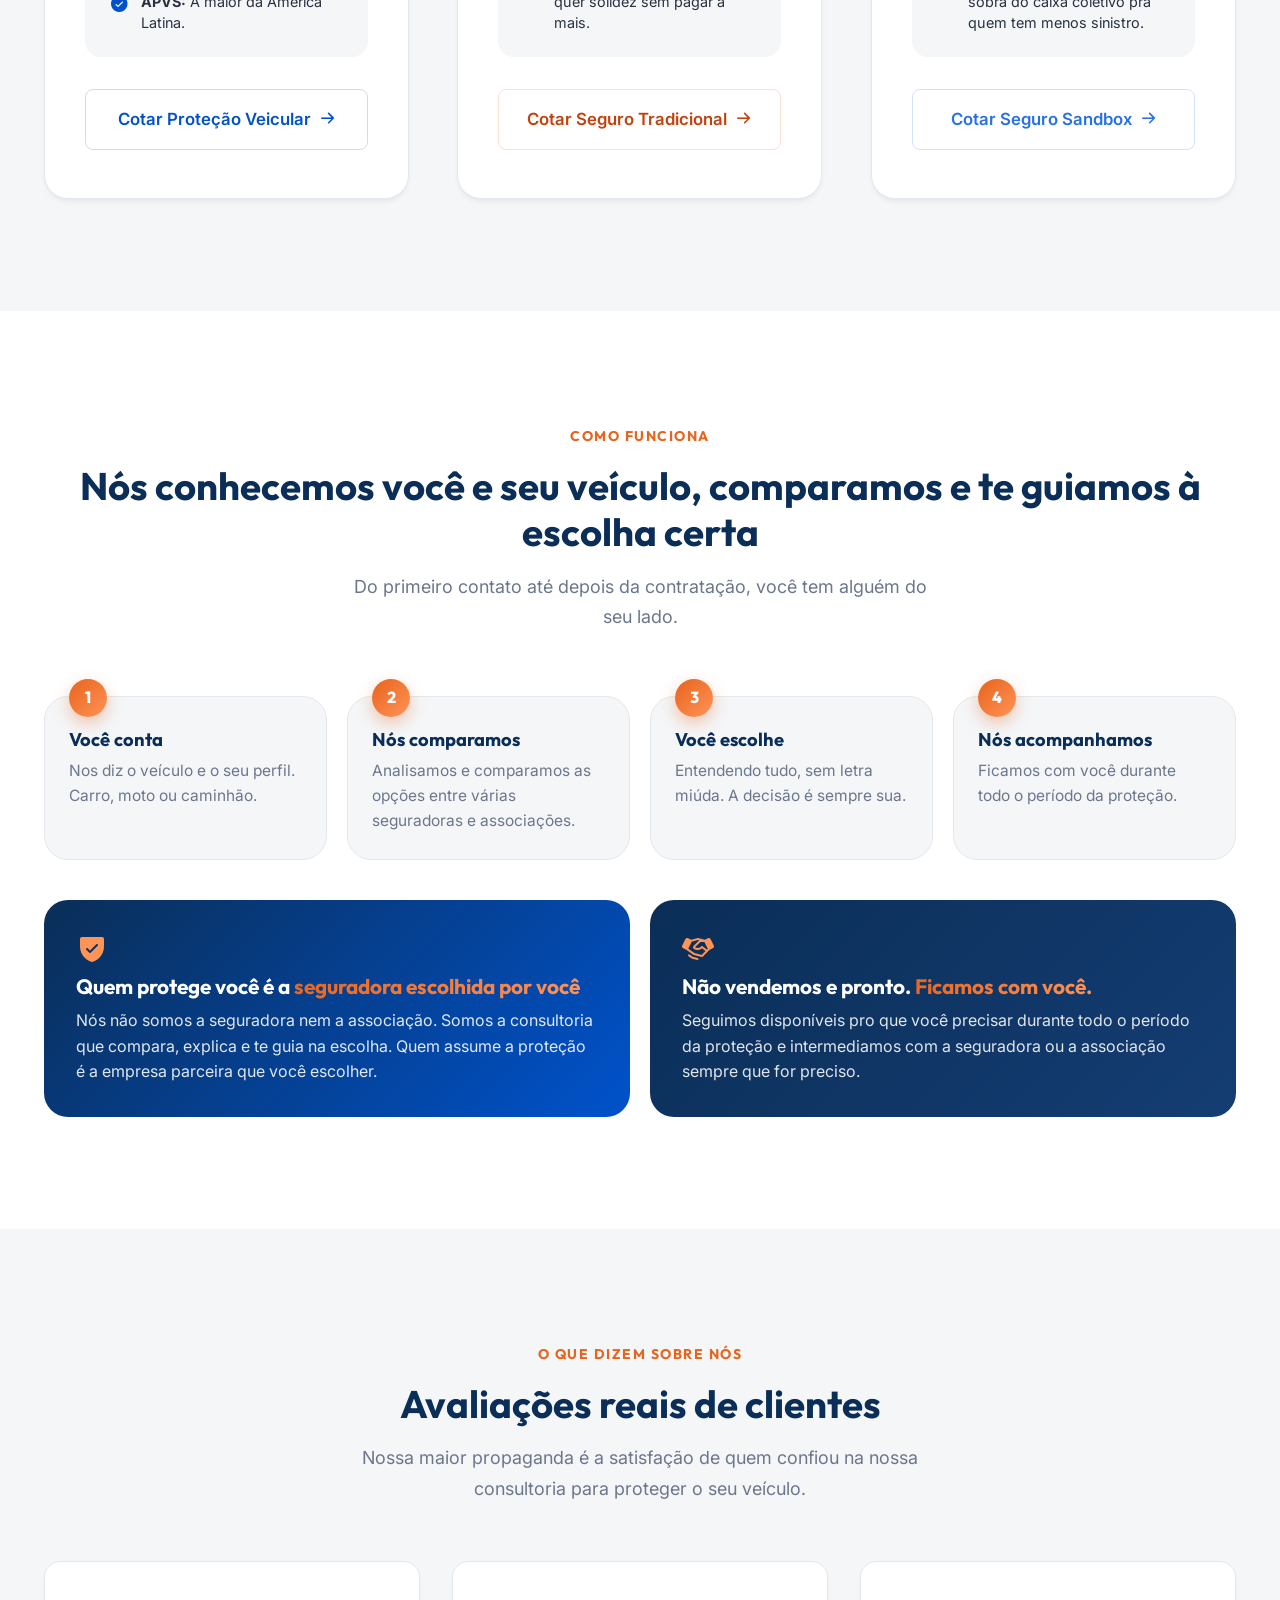
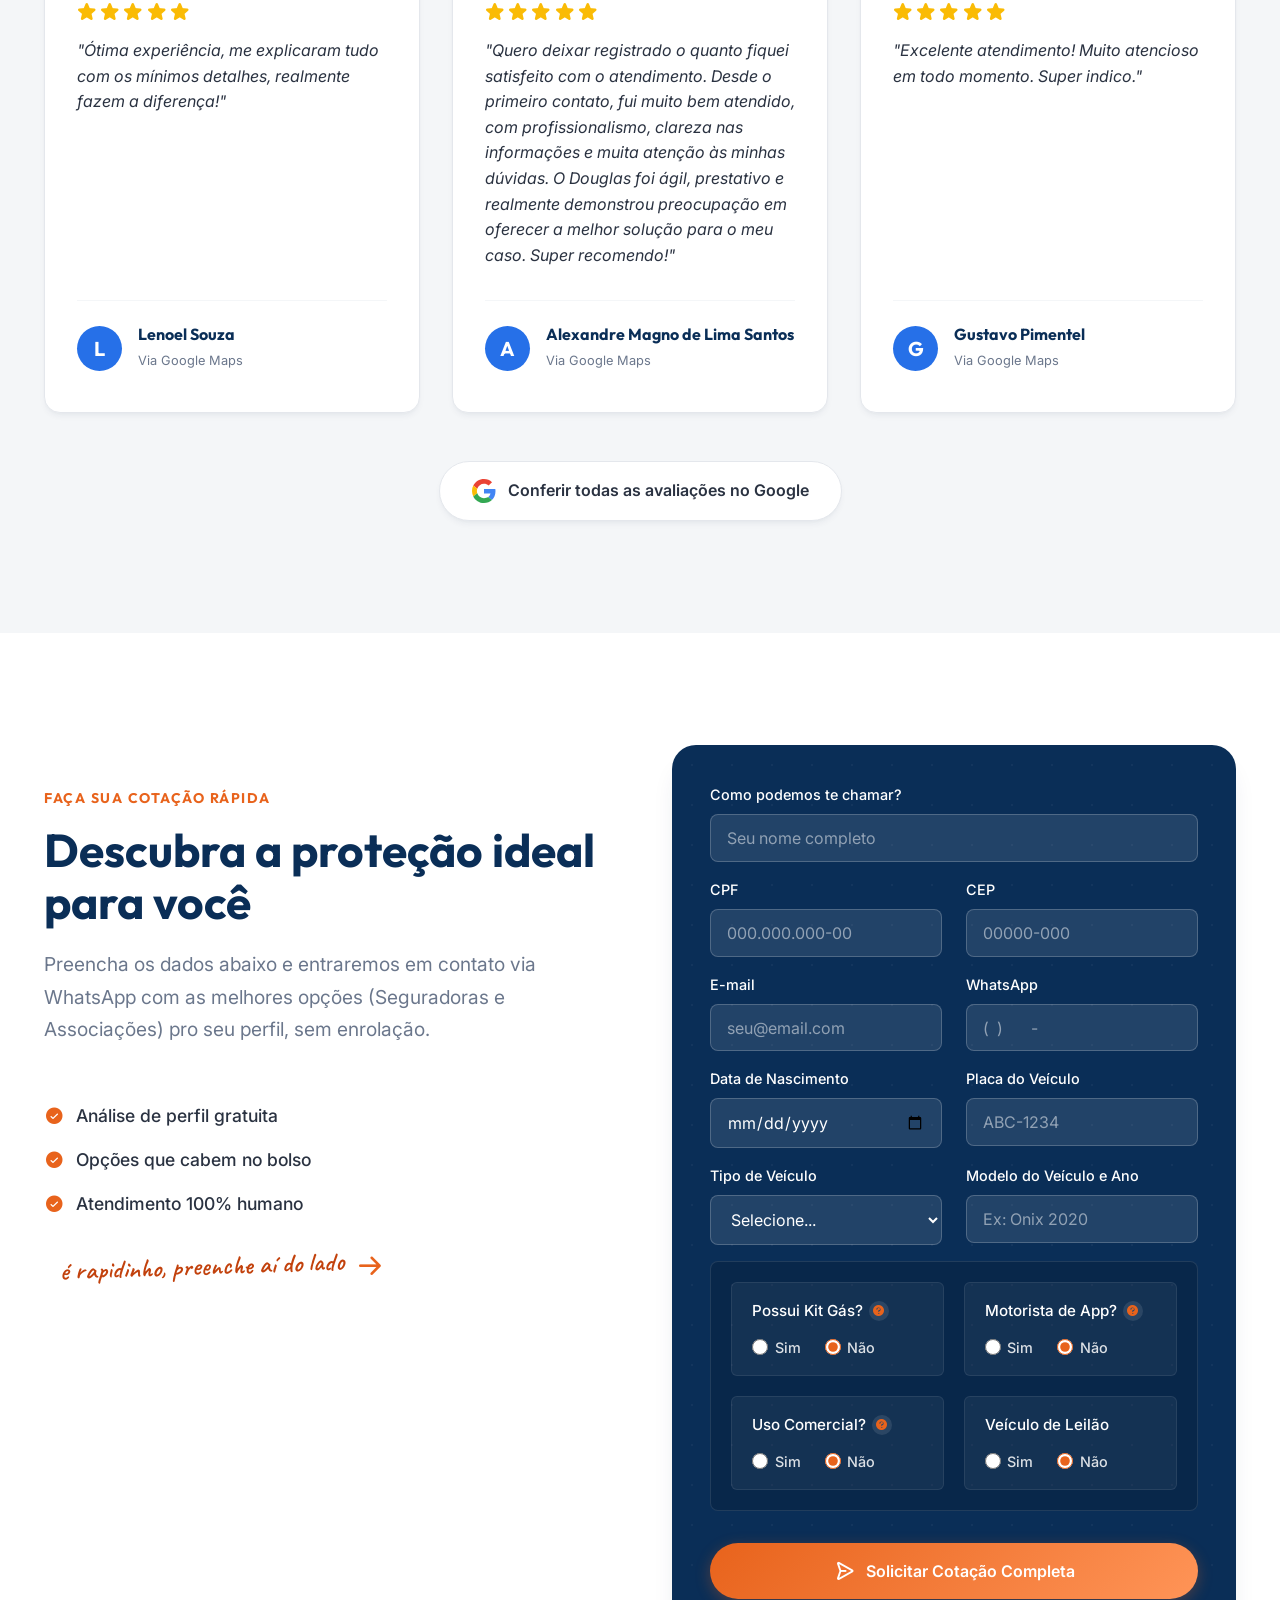
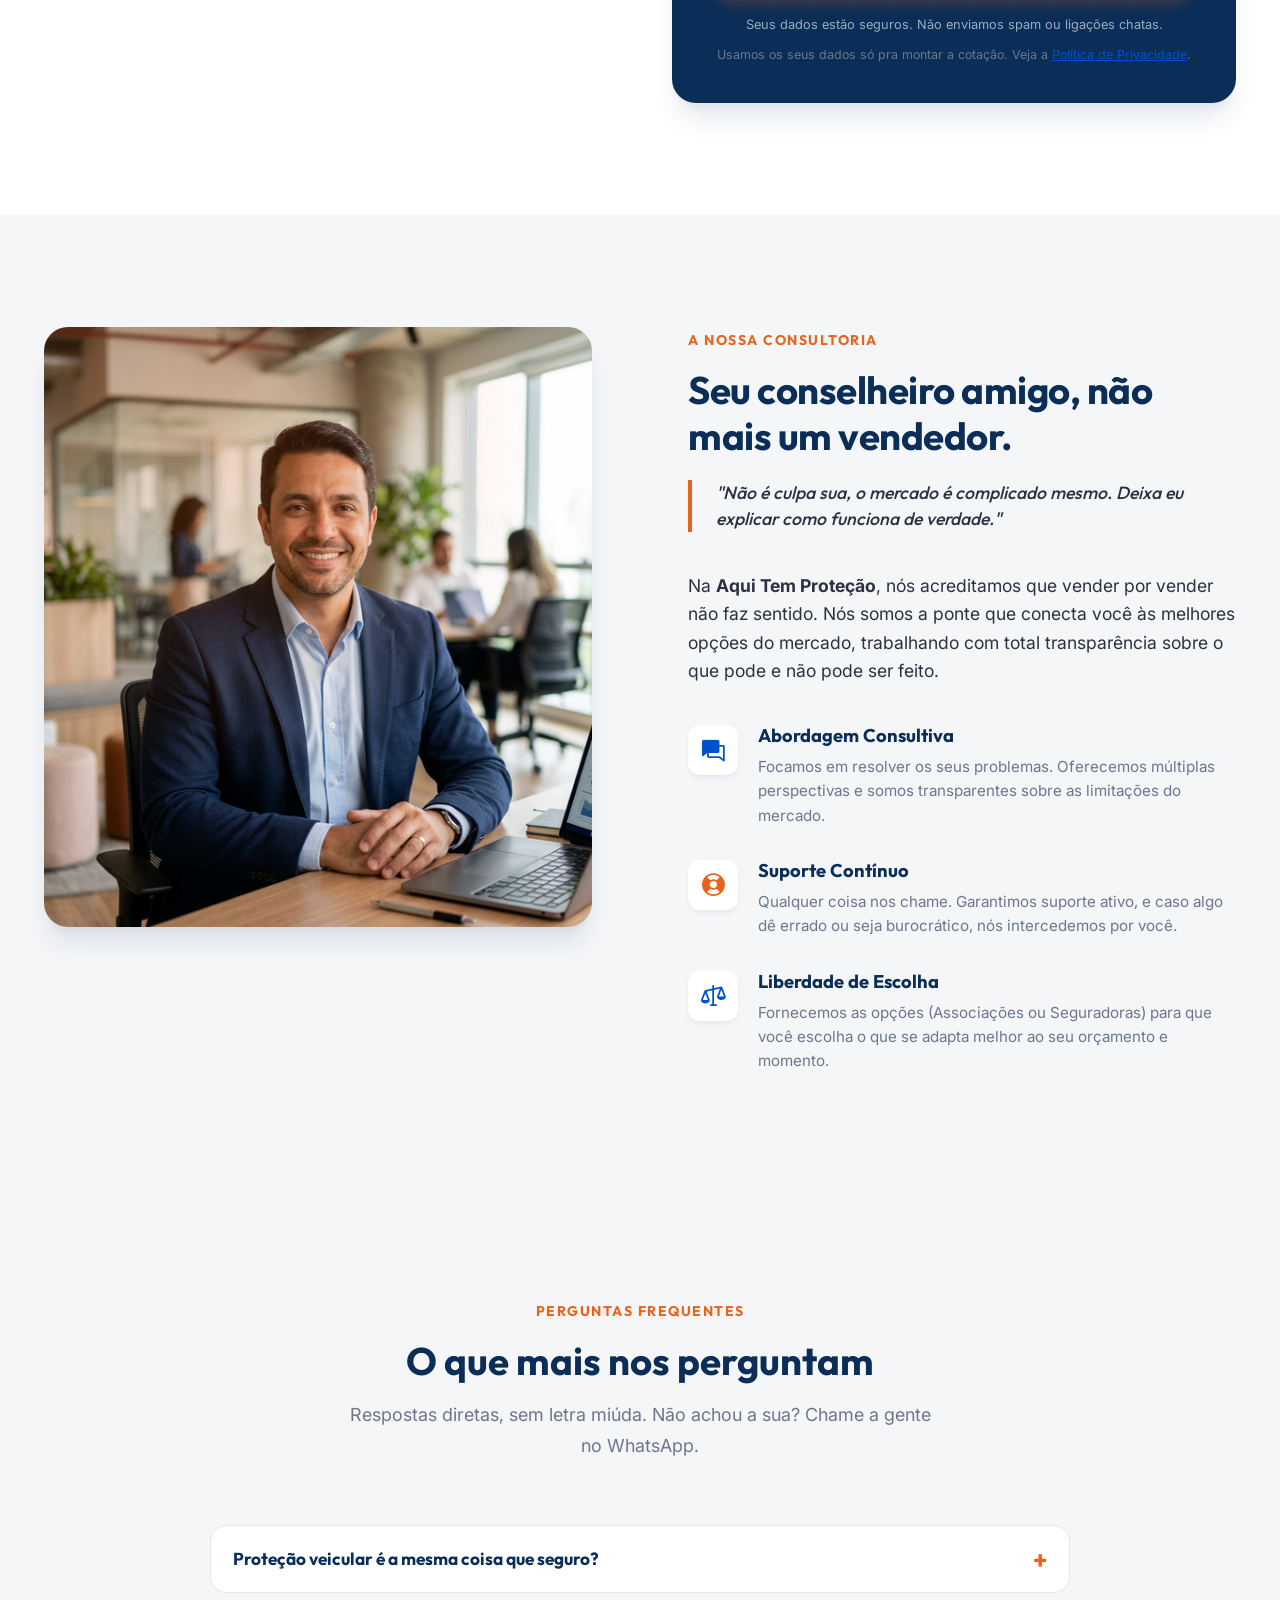
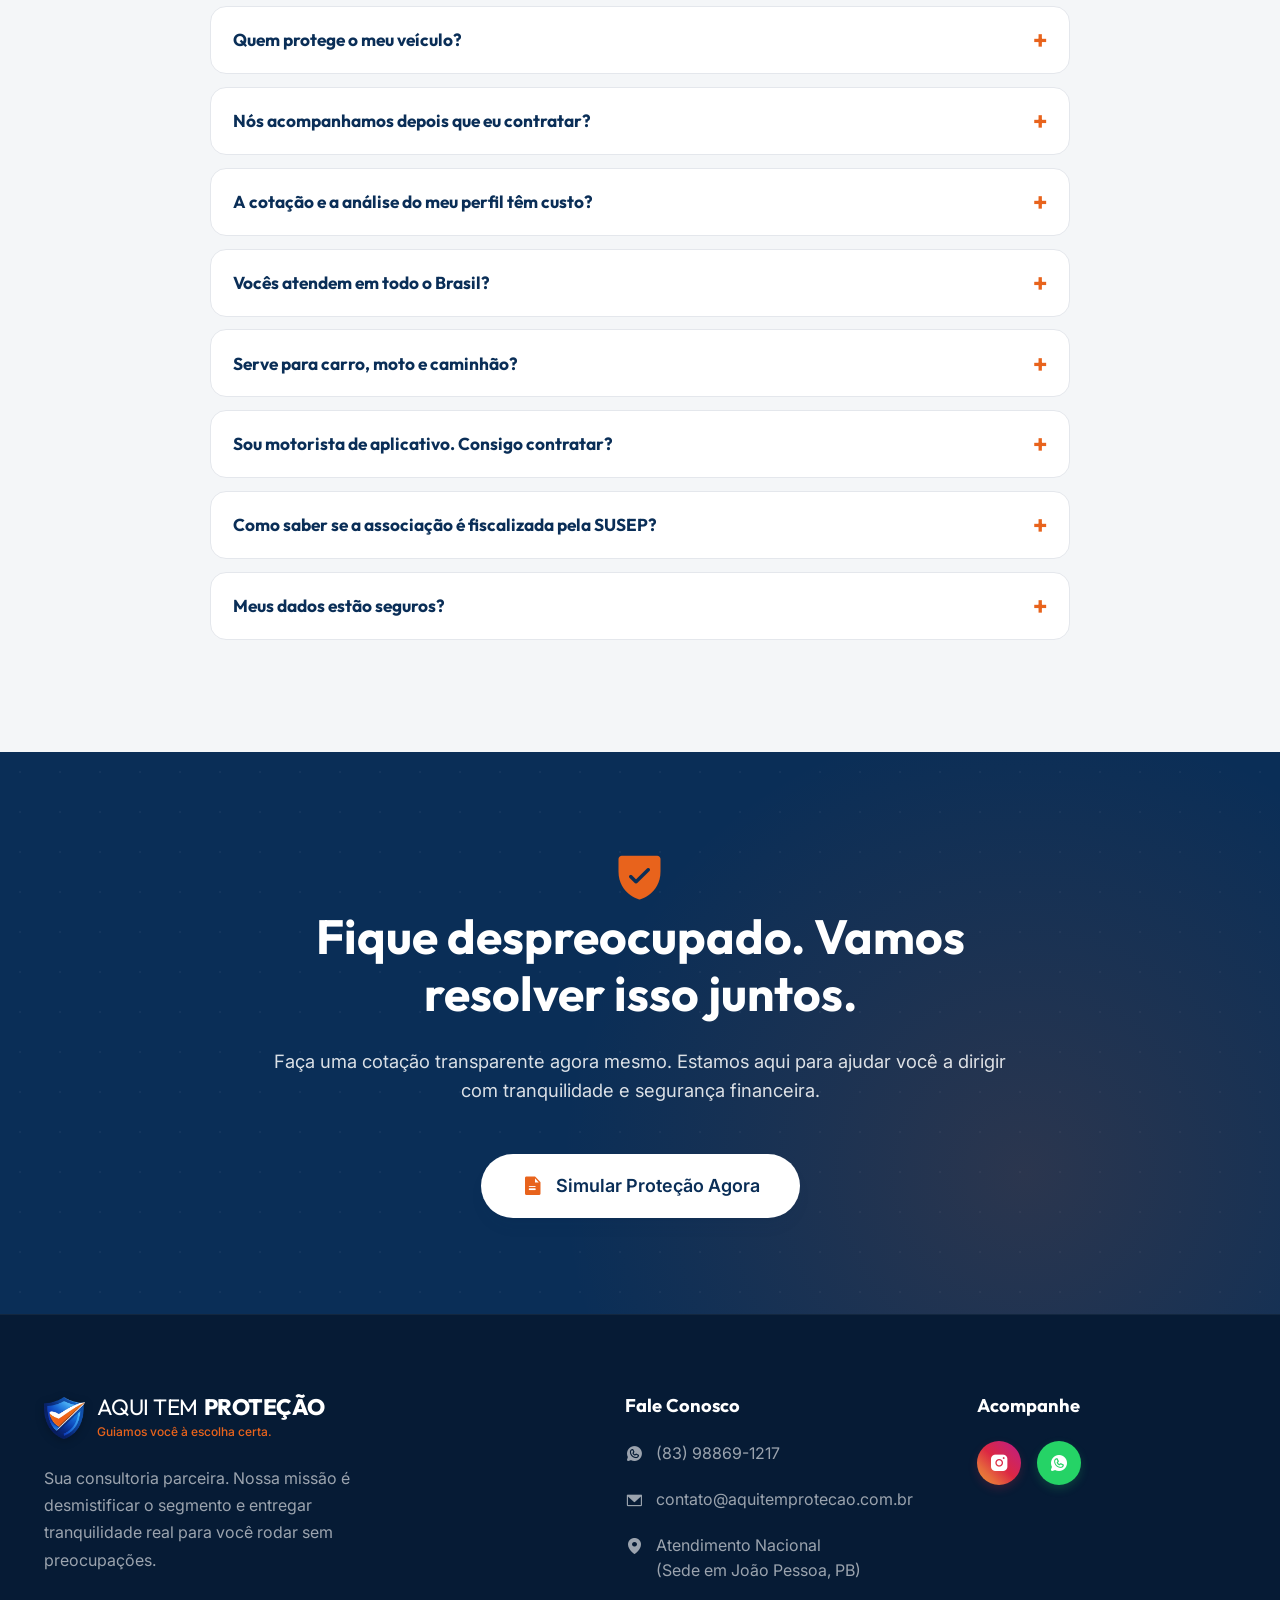
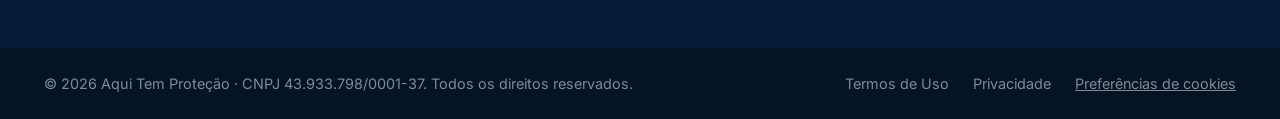
==== commit a5e00236: "Site no celular: sem sobra lateral, carrosséis com seta e pontinhos, formulário compacto; texto da c" ====
--- a/index.html
+++ b/index.html
@@ -244,6 +244,7 @@
                 <h2>Você pode estar entrando numa furada e nem sabe.</h2>
                 <p>Ninguém te explica isso antes de você contratar. O problema não é você — é um mercado cheio de letra miúda. Reconhece alguma dessas situações?</p>
             </div>
+            <div class="swipe-hint" aria-hidden="true"><span>Deslize pro lado</span><svg viewBox="0 0 40 16" width="30" height="12"><path d="M2 8h32M26 2l8 6-8 6" fill="none" stroke="currentColor" stroke-width="3" stroke-linecap="round" stroke-linejoin="round"/></svg></div>
             <div class="pain-grid">
                 <div class="pain-card slide-up">
                     <div class="pain-icon"><i class="ph-fill ph-x-circle"></i></div>
@@ -279,6 +280,7 @@
                 <p>Nós analisamos o seu perfil, explicamos as limitações do mercado e sugerimos a opção que realmente vale a pena.</p>
             </div>
 
+            <div class="swipe-hint" aria-hidden="true"><span>Deslize pro lado</span><svg viewBox="0 0 40 16" width="30" height="12"><path d="M2 8h32M26 2l8 6-8 6" fill="none" stroke="currentColor" stroke-width="3" stroke-linecap="round" stroke-linejoin="round"/></svg></div>
             <div class="services-grid">
                 <!-- Proteção Veicular -->
                 <div class="service-card slide-up hover-lift">
@@ -360,6 +362,7 @@
                 <h2>Nós conhecemos você e seu veículo, comparamos e te guiamos à escolha certa</h2>
                 <p>Do primeiro contato até depois da contratação, você tem alguém do seu lado.</p>
             </div>
+            <div class="swipe-hint" aria-hidden="true"><span>Deslize pro lado</span><svg viewBox="0 0 40 16" width="30" height="12"><path d="M2 8h32M26 2l8 6-8 6" fill="none" stroke="currentColor" stroke-width="3" stroke-linecap="round" stroke-linejoin="round"/></svg></div>
             <div class="how-steps">
                 <div class="how-step slide-up"><h3>Você conta</h3><p>Nos diz o veículo e o seu perfil. Carro, moto ou caminhão.</p></div>
                 <div class="how-step slide-up delay-1"><h3>Nós comparamos</h3><p>Analisamos e comparamos as opções entre várias seguradoras e associações.</p></div>
@@ -390,6 +393,7 @@
                 <p>Nossa maior propaganda é a satisfação de quem confiou na nossa consultoria para proteger o seu veículo.</p>
             </div>
 
+            <div class="swipe-hint" aria-hidden="true"><span>Deslize pro lado</span><svg viewBox="0 0 40 16" width="30" height="12"><path d="M2 8h32M26 2l8 6-8 6" fill="none" stroke="currentColor" stroke-width="3" stroke-linecap="round" stroke-linejoin="round"/></svg></div>
             <div class="review-grid">
                 <div class="review-card slide-up">
                     <div class="stars">
@@ -499,7 +503,7 @@
                         </div>
                     </div>
 
-                    <div class="form-row">
+                    <div class="form-row row-nasc">
                         <div class="form-group half">
                             <label for="nascimento">Data de Nascimento</label>
                             <input type="date" id="nascimento" name="nascimento" required>
--- a/extras.css
+++ b/extras.css
@@ -88,3 +88,148 @@
 @media(max-width:768px){.hero-content{width:100%}.hero-trust{flex-wrap:wrap}.hero-actions{flex-wrap:wrap}.hero-actions .btn{max-width:100%}}
 .ps-item img[alt="Tokio Marine"]{max-height:52px;max-width:150px}
 .ps-item img[alt="APVS Brasil"]{max-height:46px}
+
+/* ===== Ajuste do celular (2026-11-26): sem sobra lateral e tudo mais compacto ===== */
+html,body{overflow-x:clip;max-width:100%}
+@media(max-width:768px){
+  :root{--spacing-section:3rem}
+  .container{padding:0 1.1rem}
+  /* animações entram de baixo, não de lado (o lado alargava a página) */
+  .slide-left,.slide-right{transform:translateY(28px)}
+  .fade-in-up,.slide-up{transform:translateY(24px)}
+  /* topo */
+  .hero{min-height:auto;padding-top:6rem;padding-bottom:2.5rem}
+  .hero-container,.about-container,.quote-container{gap:2rem}
+  .hero-image{display:none}
+  .badge{margin-bottom:1.1rem;padding:.4rem 1rem}
+  .hero-title{font-size:clamp(2rem,9.5vw,2.6rem);letter-spacing:-.5px;margin-bottom:1rem}
+  .hero-subtitle{font-size:1rem;line-height:1.6;max-width:100%;margin-bottom:1.5rem}
+  .hero-actions{gap:.7rem;margin-bottom:1.5rem}
+  .hero-actions .btn{padding:.85rem 1.2rem;font-size:.95rem}
+  .hero-trust{padding-top:1.1rem;gap:.6rem}
+  /* títulos e espaços */
+  .section-header{margin-bottom:2rem}
+  .section-header h2{font-size:1.7rem}
+  .section-header p{font-size:1rem;line-height:1.6}
+  .quote-content h2,.about-content h2{font-size:1.7rem;margin-bottom:.9rem}
+  .cta-container h2{font-size:1.7rem;margin-bottom:1rem}
+  .cta-banner{padding:3rem 0}
+  /* cartões e blocos */
+  .pain-grid{gap:.9rem}
+  .pain-card{padding:1.3rem 1.2rem}
+  .services-grid{gap:1.25rem}
+  .service-card{padding:1.6rem 1.3rem}
+  .quote-form-wrapper{padding:1.3rem}
+  .image-wrapper{height:260px}
+  .partners-strip{padding:1.4rem 0 1.5rem}
+  .site-footer,footer{padding-top:2.5rem}
+  .footer-container{gap:1.8rem}
+  /* segunda rodada: cartões e formulário mais curtos */
+  .pain-card .pain-icon{width:44px;height:44px;font-size:1.4rem;margin-bottom:.8rem}
+  .pain-card h3{font-size:1.05rem}
+  .card-icon-wrapper{margin-bottom:1rem}
+  .service-card .card-icon{width:52px;height:52px;font-size:1.7rem}
+  .service-card h3{font-size:1.4rem;margin-bottom:.6rem}
+  .service-card > p{margin-bottom:1.2rem;font-size:.96rem;line-height:1.55}
+  .features-list{padding:1rem 1.1rem;margin-bottom:1.2rem}
+  .features-list h4{margin-bottom:.7rem}
+  .partner-list{gap:.6rem}
+  .card-link{padding:.8rem;font-size:1rem}
+  .how-step{padding:1.6rem 1.2rem 1.2rem}
+  .how-steps{gap:1.5rem}
+  .testimonials .section-header{margin-bottom:2rem}
+  .form-group{margin-bottom:.9rem}
+  .glass-form input,.glass-form select{padding:.75rem .9rem}
+  .about-content p,.lead-text{font-size:.98rem;line-height:1.6}
+}
+
+/* ===== Formato celular em carrossel (2026-11-26): menos rolagem, desliza pro lado ===== */
+@media(max-width:768px){
+  .pain-grid,.how-steps,.review-grid,.services-grid{
+    display:flex;grid-template-columns:none;gap:.9rem;
+    overflow-x:auto;overflow-y:hidden;scroll-snap-type:x mandatory;-webkit-overflow-scrolling:touch;
+    margin:0 -1.1rem;padding:1.4rem 1.1rem 1rem;scroll-padding:0 1.1rem;
+    scrollbar-width:none;
+  }
+  .pain-grid::-webkit-scrollbar,.how-steps::-webkit-scrollbar,.review-grid::-webkit-scrollbar,.services-grid::-webkit-scrollbar{display:none}
+  .pain-grid>*,.how-steps>*,.review-grid>*,.services-grid>*{
+    flex:0 0 84%;max-width:84%;scroll-snap-align:start;
+    opacity:1!important;transform:none!important;animation:none!important;
+  }
+  .services-grid>*{flex-basis:88%;max-width:88%}
+  .pain-card:hover,.review-card:hover,.service-card:hover{transform:none!important}
+  .review-card{padding:1.3rem 1.2rem}
+  .review-text{margin-bottom:1rem;font-size:.95rem}
+  .reviewer{padding-top:1rem}
+  .how-step p{font-size:.95rem}
+  /* dica visual de que desliza */
+  .pain-grid::after,.how-steps::after,.review-grid::after,.services-grid::after{content:"";flex:0 0 .1rem}
+}
+
+/* ===== Celular, terceira rodada: formulário em 2 colunas e blocos de texto menores ===== */
+@media(max-width:768px){
+  .form-row{flex-direction:row!important;gap:.6rem!important}
+  .form-row .form-group{min-width:0;flex:1}
+  .glass-form label{font-size:.82rem;margin-bottom:.3rem}
+  .glass-form input,.glass-form select{padding:.7rem .7rem;font-size:16px}
+  .form-options{grid-template-columns:1fr 1fr!important;gap:.6rem!important}
+  .benefits-list{display:none}
+  .quote-content p{font-size:.98rem}
+  .image-wrapper{height:200px}
+  .about-features{gap:.7rem}
+  .feature-item{padding:.9rem 1rem;gap:.8rem}
+  .feature-item p{font-size:.9rem;line-height:1.45}
+  .cta-banner p{font-size:1rem}
+  .faq-list{gap:.5rem}
+  .faq-list summary{padding:.9rem 1rem;font-size:.98rem}
+}
+@media(max-width:768px){
+  .form-options{padding:.6rem!important}
+  .radio-group{padding:.7rem .6rem!important;min-width:0}
+  .radio-label{font-size:.85rem;line-height:1.25}
+  .radio-options-wrapper{gap:.5rem!important;flex-wrap:wrap}
+  .radio-options-wrapper label{font-size:.85rem;gap:.3rem}
+}
+
+/* Computador: texto da esquerda começa na altura do topo do formulário (sobra de espaço fica embaixo) */
+@media(min-width:1025px){
+  .quote-container{align-items:stretch}
+  .quote-content{display:flex;flex-direction:column;justify-content:flex-start;padding-top:2.6rem}
+  .quote-content h2{font-size:clamp(2.8rem,3.6vw,3.6rem);line-height:1.12}
+  .quote-content p{font-size:1.2rem;line-height:1.7}
+  .quote-content .benefit-item{font-size:1.1rem}
+  .quote-content .benefits-list{margin-top:2rem}
+  /* formulário um pouco mais baixo no computador */
+  .quote-form-wrapper{padding:2.4rem}
+  .quote-form-wrapper .form-group{margin-bottom:1rem}
+  .quote-form-wrapper .glass-form input,.quote-form-wrapper .glass-form select{padding:.8rem 1rem}
+}
+
+/* Aviso leve de que dá pra deslizar (só no celular) */
+.swipe-hint{display:none}
+@media(max-width:768px){
+  .swipe-hint{display:flex;align-items:center;justify-content:center;gap:.5rem;margin:.2rem 0 -.4rem;color:var(--clr-text-muted);font-size:.8rem;font-weight:500;letter-spacing:.02em;max-height:2rem;overflow:hidden;transition:opacity .4s,max-height .4s,margin .4s}
+  .swipe-hint svg{color:var(--clr-secondary);animation:hint-nudge 1.2s ease-in-out infinite}
+  .swipe-hint.done{opacity:0;max-height:0;margin:0}
+  @keyframes hint-nudge{0%,100%{transform:translateX(0)}50%{transform:translateX(7px)}}
+  /* campo de data não pode passar da coluna e cobrir a placa */
+  .glass-form input[type=date]{min-width:0;max-width:100%;width:100%;display:block;-webkit-appearance:none;appearance:none;box-sizing:border-box;min-height:46px}
+  .form-row .form-group{min-width:0;overflow:hidden}
+}
+@media(max-width:420px){
+  .form-row.row-nasc{flex-direction:column!important}
+}
+@media(prefers-reduced-motion:reduce){.swipe-hint svg{animation:none}}
+
+/* Carrosséis: seta laranja em cima dos cartões e pontinhos (só celular) */
+.car-next,.car-dots{display:none}
+@media(max-width:768px){
+  .carousel-wrap{position:relative}
+  .car-next{display:flex;position:absolute;right:2px;top:46%;width:46px;height:46px;border-radius:50%;border:0;background:var(--clr-secondary);color:#fff;align-items:center;justify-content:center;box-shadow:0 6px 18px rgba(232,99,28,.5);z-index:5;transform:translateY(-50%);animation:car-pulse 1.3s ease-in-out infinite;transition:opacity .3s;cursor:pointer;padding:0}
+  .car-next.hide{opacity:0;pointer-events:none}
+  .car-dots{display:flex;justify-content:center;gap:.4rem;margin:.1rem 0 .4rem}
+  .car-dots span{width:8px;height:8px;border-radius:50%;background:rgba(10,46,87,.22);transition:all .25s}
+  .car-dots span.on{width:24px;background:var(--clr-secondary)}
+  @keyframes car-pulse{0%,100%{transform:translateY(-50%) translateX(0)}50%{transform:translateY(-50%) translateX(7px)}}
+}
+@media(prefers-reduced-motion:reduce){.car-next{animation:none}}
